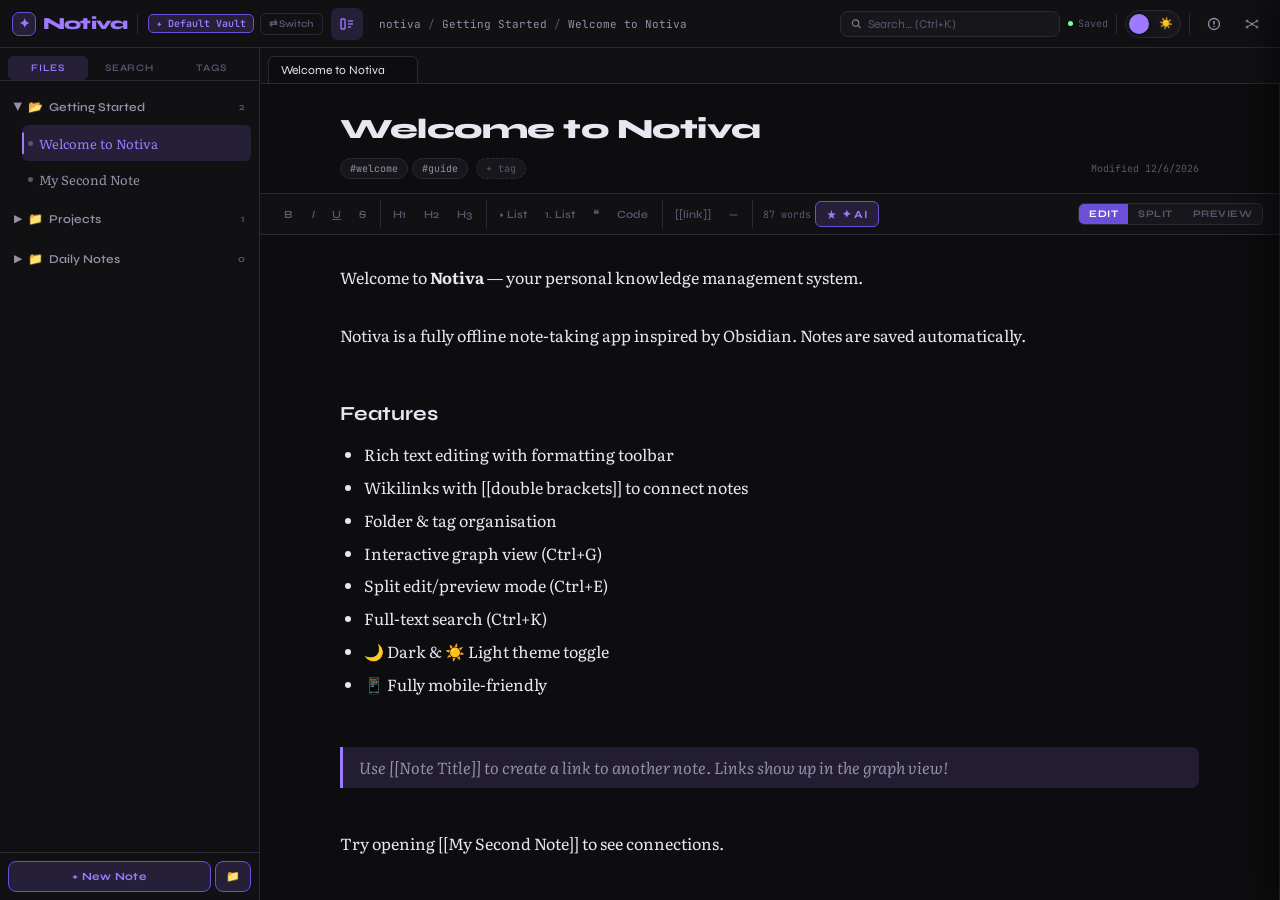
==== index.html @ fa9dfa42 "Commit_6" ====
<!DOCTYPE html>
<html lang="en" data-theme="dark">
<head>
<meta charset="UTF-8">
<meta name="viewport" content="width=device-width, initial-scale=1.0, viewport-fit=cover">
<meta name="description" content="Notiva — Your graph-based second brain. Offline-first note-taking.">
<meta name="theme-color" content="#111114" id="meta-theme-color">
<title>Notiva — Your Second Brain</title>
<link rel="icon" type="image/svg+xml" href="data:image/svg+xml,%3Csvg xmlns='http://www.w3.org/2000/svg' viewBox='0 0 32 32'%3E%3Crect width='32' height='32' rx='8' fill='%236b4fd8'/%3E%3Ctext x='50%25' y='50%25' dominant-baseline='central' text-anchor='middle' font-size='20' fill='white'%3E%E2%9C%A6%3C/text%3E%3C/svg%3E">
<link rel="preconnect" href="https://fonts.googleapis.com">
<link href="https://fonts.googleapis.com/css2?family=Literata:ital,wght@0,300;0,400;0,500;0,700;1,400&family=JetBrains+Mono:wght@300;400;500&family=Syne:wght@400;600;700;800&display=swap" rel="stylesheet">
<style>
/* =============================================
   theme.css — CSS custom properties
   Dark and Light theme tokens
   ============================================= */

:root,
[data-theme="dark"] {
  --bg-primary:    #0d0d0f;
  --bg-secondary:  #111114;
  --bg-tertiary:   #17171b;
  --bg-hover:      #1e1e24;
  --bg-active:     #252530;
  --border:        #2a2a35;
  --text-primary:  #e8e6f0;
  --text-secondary:#9490a8;
  --text-muted:    #5a5670;
  --accent:        #9d7aff;
  --accent-dim:    #6b4fd8;
  --accent-glow:   rgba(157,122,255,0.15);
  --accent-2:      #ff7ab8;
  --accent-3:      #7ae8ff;
  --accent-4:      #7aff9d;
  --gold:          #ffd97a;
  --shadow:        rgba(0,0,0,0.45);
  --shadow-lg:     rgba(0,0,0,0.65);
  --code-bg:       #17171b;
  --scrollbar:     #2a2a35;
  --tab-border:    #0d0d0f;
}

[data-theme="light"] {
  --bg-primary:    #f4f3f8;
  --bg-secondary:  #ffffff;
  --bg-tertiary:   #eceaf3;
  --bg-hover:      #e4e1f0;
  --bg-active:     #d8d4ec;
  --border:        #d4d0e8;
  --text-primary:  #1a1825;
  --text-secondary:#4e4868;
  --text-muted:    #9490a8;
  --accent:        #6b4fd8;
  --accent-dim:    #5038c0;
  --accent-glow:   rgba(107,79,216,0.12);
  --accent-2:      #c84090;
  --accent-3:      #0e8aaa;
  --accent-4:      #1a9850;
  --gold:          #a07800;
  --shadow:        rgba(0,0,0,0.10);
  --shadow-lg:     rgba(0,0,0,0.20);
  --code-bg:       #eceaf3;
  --scrollbar:     #ccc8dc;
  --tab-border:    #f4f3f8;
}

/* Apply smooth transitions on theme change */
*,
*::before,
*::after {
  box-sizing: border-box;
  margin: 0;
  padding: 0;
  transition:
    background-color 0.22s ease,
    border-color 0.22s ease,
    color 0.22s ease,
    box-shadow 0.22s ease;
}

/* Prevent transition on page load */
.no-transition * { transition: none !important; }
/* =============================================
   layout.css — Page structure and layout
   ============================================= */

html, body {
  height: 100%;
  height: 100dvh; /* dynamic viewport height for mobile */
}

body {
  background: var(--bg-primary);
  color: var(--text-primary);
  font-family: 'Literata', Georgia, serif;
  overflow: hidden;
  display: flex;
  flex-direction: column;
}

/* ── TOP BAR ── */
.topbar {
  height: 48px;
  background: var(--bg-secondary);
  border-bottom: 1px solid var(--border);
  display: flex;
  align-items: center;
  padding: 0 12px;
  gap: 8px;
  flex-shrink: 0;
  z-index: 200;
  /* safe area for notch */
  padding-left: max(12px, env(safe-area-inset-left));
  padding-right: max(12px, env(safe-area-inset-right));
}

.topbar-logo {
  font-family: 'Syne', sans-serif;
  font-weight: 800;
  font-size: 17px;
  color: var(--accent);
  letter-spacing: -0.8px;
  display: flex;
  align-items: center;
  gap: 7px;
  user-select: none;
  flex-shrink: 0;
}

.logo-gem {
  width: 24px; height: 24px;
  background: var(--accent-glow);
  border: 1.5px solid var(--accent-dim);
  border-radius: 7px;
  display: flex; align-items: center; justify-content: center;
  font-size: 13px;
}

.topbar-sep {
  width: 1px; height: 20px;
  background: var(--border);
  margin: 0 2px;
  flex-shrink: 0;
}

.topbar-crumb {
  flex: 1;
  font-family: 'JetBrains Mono', monospace;
  font-size: 11px;
  color: var(--text-muted);
  padding: 0 8px;
  white-space: nowrap;
  overflow: hidden;
  text-overflow: ellipsis;
}
.topbar-crumb span { color: var(--text-secondary); }

.topbar-search {
  display: flex; align-items: center; gap: 6px;
  background: var(--bg-tertiary);
  border: 1px solid var(--border);
  border-radius: 8px;
  padding: 5px 10px;
  width: 220px;
  flex-shrink: 0;
}
.topbar-search:focus-within {
  border-color: var(--accent-dim);
  box-shadow: 0 0 0 2px var(--accent-glow);
}
.topbar-search input {
  background: none; border: none; outline: none;
  color: var(--text-primary);
  font-family: 'Syne', sans-serif;
  font-size: 12px; width: 100%;
}
.topbar-search input::placeholder { color: var(--text-muted); }

.topbar-right {
  display: flex; align-items: center; gap: 6px;
  margin-left: auto;
}

/* ── WORKSPACE ── */
.workspace {
  flex: 1;
  display: flex;
  overflow: hidden;
  position: relative;
}

/* ── SIDEBAR ── */
.sidebar {
  width: 260px;
  background: var(--bg-secondary);
  border-right: 1px solid var(--border);
  display: flex;
  flex-direction: column;
  flex-shrink: 0;
  overflow: hidden;
  transition: width 0.22s ease;
}
.sidebar.collapsed { width: 0; }

.sidebar-header {
  display: flex; align-items: center;
  justify-content: space-between;
  padding: 12px 12px 8px;
  border-bottom: 1px solid var(--border);
}

.sidebar-tabs {
  display: flex;
  border-bottom: 1px solid var(--border);
  padding: 8px 8px 0;
  gap: 2px;
  flex-shrink: 0;
}
.sidebar-tab {
  flex: 1; padding: 6px 4px;
  border: none; background: none;
  color: var(--text-muted);
  font-family: 'Syne', sans-serif;
  font-size: 10px; font-weight: 600;
  letter-spacing: 0.8px; text-transform: uppercase;
  cursor: pointer; border-radius: 6px;
}
.sidebar-tab:hover { color: var(--text-secondary); background: var(--bg-hover); }
.sidebar-tab.active { color: var(--accent); background: var(--accent-glow); }

.sidebar-content {
  flex: 1; overflow-y: auto; padding: 8px;
}
.sidebar-content::-webkit-scrollbar { width: 3px; }
.sidebar-content::-webkit-scrollbar-thumb { background: var(--scrollbar); border-radius: 2px; }

.sidebar-actions {
  padding: 8px;
  border-top: 1px solid var(--border);
  display: flex; gap: 4px;
  flex-shrink: 0;
  padding-bottom: max(8px, env(safe-area-inset-bottom));
}

/* ── EDITOR AREA ── */
.editor-area {
  flex: 1;
  display: flex;
  flex-direction: column;
  overflow: hidden;
  background: var(--bg-primary);
}

.tabs-bar {
  height: 36px;
  background: var(--bg-secondary);
  border-bottom: 1px solid var(--border);
  display: flex;
  align-items: flex-end;
  padding: 0 8px;
  gap: 2px;
  overflow-x: auto;
  flex-shrink: 0;
}
.tabs-bar::-webkit-scrollbar { display: none; }

.editor-wrapper {
  flex: 1;
  display: flex;
  overflow: hidden;
}

.editor-container {
  flex: 1;
  display: flex;
  flex-direction: column;
  overflow: hidden;
}

/* ── RIGHT PANEL ── */
.right-panel {
  width: 260px;
  background: var(--bg-secondary);
  border-left: 1px solid var(--border);
  display: flex;
  flex-direction: column;
  flex-shrink: 0;
  overflow: hidden;
  transition: width 0.22s ease;
}
.right-panel.collapsed { width: 0; }
/* =============================================
   components.css — UI components
   ============================================= */

/* ── BUTTONS ── */
.topbar-btn {
  width: 32px; height: 32px;
  border-radius: 7px;
  border: none;
  background: transparent;
  color: var(--text-secondary);
  cursor: pointer;
  display: flex; align-items: center; justify-content: center;
  font-size: 14px;
  flex-shrink: 0;
  -webkit-tap-highlight-color: transparent;
}
.topbar-btn:hover { background: var(--bg-hover); color: var(--text-primary); }
.topbar-btn.active { background: var(--accent-glow); color: var(--accent); }
.topbar-btn:active { transform: scale(0.92); }

.btn-new {
  flex: 1; padding: 8px 6px;
  background: var(--accent-glow);
  border: 1px solid var(--accent-dim);
  border-radius: 8px;
  color: var(--accent);
  font-family: 'Syne', sans-serif;
  font-size: 11px; font-weight: 700;
  letter-spacing: 0.4px;
  cursor: pointer;
  display: flex; align-items: center; justify-content: center; gap: 4px;
  -webkit-tap-highlight-color: transparent;
}
.btn-new:hover { background: var(--accent-dim); color: #fff; }
.btn-new:active { transform: scale(0.97); }
.btn-new.btn-icon { flex: 0; padding: 8px 10px; }

.btn-primary {
  padding: 9px 18px; border-radius: 8px;
  background: var(--accent-dim); border: none;
  color: #fff; font-family: 'Syne', sans-serif;
  font-size: 13px; font-weight: 700;
  cursor: pointer;
  -webkit-tap-highlight-color: transparent;
}
.btn-primary:hover { background: var(--accent); }
.btn-primary:active { transform: scale(0.96); }

.btn-ghost {
  padding: 9px 18px; border-radius: 8px;
  background: transparent;
  border: 1px solid var(--border);
  color: var(--text-secondary);
  font-family: 'Syne', sans-serif;
  font-size: 13px; font-weight: 600;
  cursor: pointer;
  -webkit-tap-highlight-color: transparent;
}
.btn-ghost:hover { background: var(--bg-hover); color: var(--text-primary); }

/* ── THEME PILL ── */
.theme-pill {
  width: 56px; height: 28px;
  border-radius: 14px;
  border: 1.5px solid var(--border);
  background: var(--bg-tertiary);
  cursor: pointer; position: relative;
  display: flex; align-items: center; padding: 3px;
  flex-shrink: 0;
  -webkit-tap-highlight-color: transparent;
}
.theme-pill-thumb {
  width: 20px; height: 20px; border-radius: 50%;
  background: var(--accent);
  position: absolute; left: 3px;
  transition: transform 0.32s cubic-bezier(0.34,1.56,0.64,1), background 0.22s ease;
  box-shadow: 0 2px 8px var(--shadow);
}
[data-theme="light"] .theme-pill-thumb {
  transform: translateX(27px);
  background: var(--gold);
}
.theme-pill-bg {
  width: 100%;
  display: flex; justify-content: space-between;
  padding: 0 4px;
  font-size: 11px;
  pointer-events: none; user-select: none;
}

/* ── SAVING INDICATOR ── */
.saving-indicator {
  display: flex; align-items: center; gap: 5px;
  font-family: 'JetBrains Mono', monospace;
  font-size: 10px; color: var(--text-muted);
}
.saving-dot {
  width: 5px; height: 5px; border-radius: 50%;
  background: var(--accent-4); flex-shrink: 0;
}
@keyframes pulse { 0%,100%{opacity:1} 50%{opacity:0.35} }
.saving-dot.saving { animation: pulse 1s infinite; background: var(--gold); }

/* ── TABS ── */
.tab {
  display: flex; align-items: center; gap: 6px;
  padding: 6px 12px;
  border-radius: 6px 6px 0 0;
  cursor: pointer; white-space: nowrap;
  font-family: 'Syne', sans-serif;
  font-size: 12px; color: var(--text-muted);
  border: 1px solid transparent; border-bottom: none;
  background: transparent;
  -webkit-tap-highlight-color: transparent;
}
.tab:hover { color: var(--text-secondary); background: var(--bg-hover); }
.tab.active {
  color: var(--text-primary);
  background: var(--bg-primary);
  border-color: var(--border);
  border-bottom-color: var(--tab-border);
}
.tab-close {
  width: 14px; height: 14px;
  display: flex; align-items: center; justify-content: center;
  border-radius: 3px; font-size: 10px;
  opacity: 0; color: var(--text-muted);
}
.tab:hover .tab-close { opacity: 1; }
.tab-close:hover { background: var(--bg-hover); color: var(--accent-2); }

/* ── TREE / FILE LIST ── */
.tree-section { margin-bottom: 4px; }
.tree-folder {
  display: flex; align-items: center; gap: 6px;
  padding: 6px 6px; border-radius: 6px;
  cursor: pointer;
  font-family: 'Syne', sans-serif;
  font-size: 12px; font-weight: 600;
  color: var(--text-secondary);
  user-select: none;
  min-height: 36px;
  -webkit-tap-highlight-color: transparent;
}
.tree-folder:hover { background: var(--bg-hover); color: var(--text-primary); }
.tree-folder-icon { font-size: 10px; transition: transform 0.15s; flex-shrink: 0; }
.tree-folder.open .tree-folder-icon { transform: rotate(90deg); }
.tree-children { padding-left: 14px; }

.tree-item {
  display: flex; align-items: center; gap: 6px;
  padding: 6px 6px; border-radius: 6px;
  cursor: pointer;
  font-family: 'Literata', serif;
  font-size: 13px; color: var(--text-secondary);
  user-select: none; position: relative;
  min-height: 36px;
  -webkit-tap-highlight-color: transparent;
}
.tree-item:hover { background: var(--bg-hover); color: var(--text-primary); }
.tree-item.active { background: var(--accent-glow); color: var(--accent); }
.tree-item.active::before {
  content: ''; position: absolute; left: 0; top: 50%; transform: translateY(-50%);
  width: 2px; height: 60%; background: var(--accent); border-radius: 1px;
}
.tree-dot {
  width: 5px; height: 5px; border-radius: 50%;
  background: var(--text-muted); flex-shrink: 0;
}

/* ── PANEL ── */
.panel-tabs {
  display: flex; gap: 2px;
  padding: 8px 8px 0;
  border-bottom: 1px solid var(--border);
  flex-shrink: 0;
}
.ptab {
  padding: 5px 10px; border-radius: 6px 6px 0 0;
  border: 1px solid transparent; border-bottom: none;
  font-family: 'Syne', sans-serif;
  font-size: 10px; font-weight: 700;
  letter-spacing: 0.5px; text-transform: uppercase;
  cursor: pointer; color: var(--text-muted);
}
.ptab:hover { color: var(--text-secondary); }
.ptab.active {
  color: var(--accent);
  border-color: var(--border);
  border-bottom-color: var(--bg-secondary);
  background: var(--bg-secondary);
}
.panel-body {
  flex: 1; overflow-y: auto; padding-bottom: env(safe-area-inset-bottom);
}
.panel-body::-webkit-scrollbar { width: 3px; }
.panel-body::-webkit-scrollbar-thumb { background: var(--scrollbar); }
.panel-section { padding: 12px; border-bottom: 1px solid var(--border); }
.panel-section-title {
  font-family: 'Syne', sans-serif;
  font-size: 10px; font-weight: 700;
  color: var(--text-muted);
  letter-spacing: 0.8px; text-transform: uppercase;
  margin-bottom: 8px;
}
.tag-cloud { display: flex; flex-wrap: wrap; gap: 4px; }
.tag-chip {
  padding: 3px 8px; border-radius: 20px;
  font-family: 'JetBrains Mono', monospace; font-size: 10px;
  cursor: pointer; border: 1px solid var(--border); color: var(--text-secondary);
}
.tag-chip:nth-child(3n+1) { color: var(--accent); border-color: var(--accent-dim); background: var(--accent-glow); }
.tag-chip:nth-child(3n+2) { color: var(--accent-2); border-color: rgba(200,64,144,0.3); background: rgba(200,64,144,0.06); }
.tag-chip:nth-child(3n+3) { color: var(--accent-3); border-color: rgba(14,138,170,0.3); background: rgba(14,138,170,0.06); }
.linked-note {
  display: flex; align-items: center; gap: 8px;
  padding: 7px 8px; border-radius: 6px;
  cursor: pointer; font-size: 12px;
  color: var(--text-secondary); font-family: 'Literata', serif;
  min-height: 36px;
}
.linked-note:hover { background: var(--bg-hover); color: var(--text-primary); }
.linked-dot { width: 4px; height: 4px; border-radius: 50%; background: var(--accent); flex-shrink: 0; }
.stats-grid { display: grid; grid-template-columns: 1fr 1fr; gap: 6px; }
.stat-box {
  background: var(--bg-tertiary); border: 1px solid var(--border);
  border-radius: 8px; padding: 10px; text-align: center;
}
.stat-val {
  font-family: 'Syne', sans-serif; font-size: 22px; font-weight: 800;
  color: var(--accent); line-height: 1;
}
.stat-label {
  font-family: 'JetBrains Mono', monospace; font-size: 9px;
  color: var(--text-muted); text-transform: uppercase;
  letter-spacing: 0.5px; margin-top: 3px;
}

/* ── MODALS ── */
.modal-overlay {
  position: fixed; inset: 0;
  background: rgba(0,0,0,0.6);
  backdrop-filter: blur(6px);
  -webkit-backdrop-filter: blur(6px);
  z-index: 1000;
  display: none; align-items: center; justify-content: center;
  padding: 16px;
}
.modal-overlay.open { display: flex; }
.modal {
  background: var(--bg-secondary);
  border: 1px solid var(--border);
  border-radius: 16px; padding: 24px;
  width: 100%; max-width: 420px;
  box-shadow: 0 24px 80px var(--shadow-lg);
  animation: mIn 0.2s ease;
}
@keyframes mIn {
  from { opacity:0; transform: scale(0.95) translateY(-8px); }
  to   { opacity:1; transform: scale(1) translateY(0); }
}
.modal-title {
  font-family: 'Syne', sans-serif; font-size: 16px; font-weight: 800;
  color: var(--text-primary); margin-bottom: 16px; letter-spacing: -0.3px;
}
.modal-input {
  width: 100%; background: var(--bg-tertiary);
  border: 1px solid var(--border); border-radius: 8px;
  padding: 11px 14px; color: var(--text-primary);
  font-family: 'Literata', serif; font-size: 15px;
  outline: none; margin-bottom: 12px;
  -webkit-appearance: none;
}
.modal-input:focus { border-color: var(--accent-dim); box-shadow: 0 0 0 2px var(--accent-glow); }
.modal-select {
  width: 100%; background: var(--bg-tertiary);
  border: 1px solid var(--border); border-radius: 8px;
  padding: 11px 14px; color: var(--text-primary);
  font-family: 'Syne', sans-serif; font-size: 13px;
  outline: none; margin-bottom: 12px; cursor: pointer;
  -webkit-appearance: none;
}
.modal-btns { display: flex; gap: 8px; justify-content: flex-end; }

/* ── CONTEXT MENU ── */
.ctx-menu {
  position: fixed; z-index: 500;
  background: var(--bg-secondary);
  border: 1px solid var(--border);
  border-radius: 10px; padding: 6px;
  min-width: 160px;
  box-shadow: 0 8px 32px var(--shadow-lg);
  display: none;
}
.ctx-menu.open { display: block; }
.ctx-item {
  padding: 9px 14px; border-radius: 6px;
  font-family: 'Syne', sans-serif; font-size: 13px;
  color: var(--text-secondary); cursor: pointer;
  display: flex; align-items: center; gap: 8px;
  min-height: 38px;
  -webkit-tap-highlight-color: transparent;
}
.ctx-item:hover { background: var(--bg-hover); color: var(--text-primary); }
.ctx-item.danger:hover { background: rgba(255,70,70,0.1); color: #ff4444; }
.ctx-sep { height: 1px; background: var(--border); margin: 4px 0; }

/* ── TOAST ── */
.toast {
  position: fixed; bottom: 24px; left: 50%;
  transform: translateX(-50%) translateY(10px);
  background: var(--bg-secondary);
  border: 1px solid var(--border);
  border-radius: 10px; padding: 10px 18px;
  font-family: 'Syne', sans-serif; font-size: 13px;
  color: var(--text-primary);
  box-shadow: 0 8px 32px var(--shadow-lg);
  z-index: 2000;
  display: flex; align-items: center; gap: 8px;
  pointer-events: none; opacity: 0;
  white-space: nowrap;
  bottom: max(24px, env(safe-area-inset-bottom, 24px));
}
.toast.show { opacity: 1; transform: translateX(-50%) translateY(0); }
@keyframes toastIn {
  from { opacity:0; transform: translateX(-50%) translateY(10px); }
  to { opacity:1; transform: translateX(-50%) translateY(0); }
}
.toast-dot { width: 6px; height: 6px; border-radius: 50%; background: var(--accent-4); flex-shrink: 0; }

/* ── EMPTY STATE ── */
.empty-state {
  padding: 24px; text-align: center;
  color: var(--text-muted);
  font-family: 'Literata', serif;
  font-size: 13px; font-style: italic;
}

/* ── SEARCH HIGHLIGHT ── */
mark {
  background: var(--accent-glow);
  color: var(--accent);
  border-radius: 2px;
  padding: 0 1px;
}

/* ── FAB (Floating Action Button) ── */
.fab {
  position: fixed;
  bottom: max(24px, env(safe-area-inset-bottom, 24px));
  right: max(20px, env(safe-area-inset-right, 20px));
  width: 56px; height: 56px;
  border-radius: 50%;
  background: var(--accent-dim);
  border: none; color: #fff;
  display: none; align-items: center; justify-content: center;
  box-shadow: 0 4px 20px rgba(107,79,216,0.5);
  cursor: pointer; z-index: 300;
  -webkit-tap-highlight-color: transparent;
  transition: transform 0.15s ease, box-shadow 0.15s ease !important;
}
.fab:hover { transform: scale(1.08); box-shadow: 0 6px 28px rgba(107,79,216,0.65); }
.fab:active { transform: scale(0.94); }
/* =============================================
   editor.css — Note editor, toolbar, preview,
                welcome screen, graph view
   ============================================= */

/* ── WELCOME SCREEN ── */
.welcome-screen {
  flex: 1;
  display: flex; align-items: center; justify-content: center;
  flex-direction: column; gap: 14px;
  padding: 32px 24px;
  overflow-y: auto;
}
.welcome-icon {
  width: 72px; height: 72px;
  background: var(--accent-glow);
  border: 1.5px solid var(--accent-dim);
  border-radius: 20px;
  display: flex; align-items: center; justify-content: center;
  font-size: 30px;
  box-shadow: 0 0 50px var(--accent-glow);
}
.welcome-title {
  font-family: 'Syne', sans-serif;
  font-size: clamp(20px, 4vw, 26px);
  font-weight: 800; color: var(--text-primary);
  letter-spacing: -0.8px; text-align: center;
}
.welcome-sub {
  font-family: 'Literata', serif;
  font-size: 14px; color: var(--text-muted);
  text-align: center; max-width: 320px;
  line-height: 1.6; font-style: italic;
}
.welcome-shortcuts {
  display: grid; grid-template-columns: auto 1fr;
  gap: 7px 20px;
  background: var(--bg-secondary);
  border: 1px solid var(--border);
  border-radius: 14px; padding: 16px 20px;
  max-width: 340px; width: 100%;
}
.sk {
  font-family: 'JetBrains Mono', monospace;
  font-size: 11px; color: var(--accent); white-space: nowrap;
}
.sd {
  font-family: 'Syne', sans-serif;
  font-size: 11px; color: var(--text-secondary);
}
.welcome-cta {
  margin-top: 6px;
  font-size: 13px; padding: 10px 20px;
}

/* ── NOTE TITLE ── */
.note-title-input {
  background: none; border: none; outline: none;
  font-family: 'Syne', sans-serif;
  font-size: clamp(20px, 4vw, 28px);
  font-weight: 800;
  color: var(--text-primary);
  width: 100%;
  padding: 28px 80px 8px;
  caret-color: var(--accent);
  letter-spacing: -0.5px;
  flex-shrink: 0;
}
.note-title-input::placeholder { color: var(--text-muted); }

/* ── NOTE META ── */
.note-meta {
  padding: 4px 80px 14px;
  display: flex; align-items: center; gap: 8px;
  border-bottom: 1px solid var(--border);
  margin-bottom: 0;
  flex-wrap: wrap;
  flex-shrink: 0;
}
.tags-row { display: flex; flex-wrap: wrap; gap: 4px; }
.note-tag {
  display: inline-flex; align-items: center; gap: 4px;
  padding: 3px 9px; border-radius: 20px;
  background: var(--bg-tertiary);
  border: 1px solid var(--border);
  font-family: 'JetBrains Mono', monospace;
  font-size: 10px; color: var(--text-secondary);
  cursor: pointer;
  -webkit-tap-highlight-color: transparent;
}
.note-tag:hover { border-color: var(--accent-dim); color: var(--accent); }
.note-tag.add { border-style: dashed; color: var(--text-muted); }
.note-date {
  font-family: 'JetBrains Mono', monospace;
  font-size: 10px; color: var(--text-muted);
  margin-left: auto;
}

/* ── TOOLBAR ── */
.editor-toolbar {
  padding: 6px 16px;
  display: flex; align-items: center; gap: 4px;
  border-bottom: 1px solid var(--border);
  background: var(--bg-secondary);
  flex-shrink: 0;
  flex-wrap: wrap;
  overflow-x: auto;
}
.editor-toolbar::-webkit-scrollbar { display: none; }

.toolbar-group {
  display: flex; gap: 2px;
  padding-right: 6px;
  border-right: 1px solid var(--border);
}
.toolbar-group:last-of-type { border-right: none; padding-right: 0; }

.tb-btn {
  padding: 5px 8px; border-radius: 5px;
  border: none; background: transparent;
  color: var(--text-muted);
  font-family: 'Syne', sans-serif;
  font-size: 11px; font-weight: 600;
  cursor: pointer;
  display: flex; align-items: center; gap: 3px;
  min-height: 28px;
  -webkit-tap-highlight-color: transparent;
  white-space: nowrap;
}
.tb-btn:hover { background: var(--bg-hover); color: var(--text-primary); }
.tb-btn:active { transform: scale(0.9); }

.mode-toggle {
  display: flex;
  background: var(--bg-tertiary);
  border: 1px solid var(--border);
  border-radius: 6px; overflow: hidden;
  margin-left: auto;
}
.mode-btn {
  padding: 4px 10px; border: none;
  background: transparent; color: var(--text-muted);
  font-family: 'Syne', sans-serif;
  font-size: 10px; font-weight: 700;
  letter-spacing: 0.5px; text-transform: uppercase;
  cursor: pointer;
}
.mode-btn.active { background: var(--accent-dim); color: #fff; }

.word-count {
  font-family: 'JetBrains Mono', monospace;
  font-size: 10px; color: var(--text-muted);
  margin-left: 6px; white-space: nowrap;
}

/* ── EDITOR ── */
.note-editor {
  flex: 1;
  padding: 28px 80px;
  overflow-y: auto;
  outline: none;
  font-family: 'Literata', Georgia, serif;
  font-size: 16px; line-height: 1.8;
  color: var(--text-primary);
  caret-color: var(--accent);
  background: var(--bg-primary);
  word-break: break-word;
}
.note-editor::-webkit-scrollbar { width: 4px; }
.note-editor::-webkit-scrollbar-thumb { background: var(--scrollbar); border-radius: 2px; }
.note-editor:empty::before {
  content: attr(data-placeholder);
  color: var(--text-muted);
  pointer-events: none;
  font-style: italic;
}

/* content styles inside editor */
.note-editor h1 { font-family: 'Syne', sans-serif; font-size: 24px; font-weight: 800; margin: 20px 0 10px; }
.note-editor h2 { font-family: 'Syne', sans-serif; font-size: 20px; font-weight: 700; margin: 18px 0 8px; }
.note-editor h3 { font-family: 'Syne', sans-serif; font-size: 16px; font-weight: 600; margin: 14px 0 6px; color: var(--text-secondary); }
.note-editor blockquote { border-left: 3px solid var(--accent); padding: 6px 16px; margin: 12px 0; background: var(--accent-glow); border-radius: 0 8px 8px 0; color: var(--text-secondary); font-style: italic; }
.note-editor code { font-family: 'JetBrains Mono', monospace; font-size: 13px; background: var(--code-bg); padding: 2px 6px; border-radius: 4px; color: var(--accent-3); }
.note-editor ul, .note-editor ol { padding-left: 24px; margin: 8px 0; }
.note-editor li { margin-bottom: 4px; }
.note-editor hr { border: none; border-top: 1px solid var(--border); margin: 20px 0; }
.note-editor .wikilink { color: var(--accent-3); border-bottom: 1px dashed var(--accent-3); cursor: pointer; }
.note-editor .wikilink:hover { color: var(--accent); border-bottom-color: var(--accent); }

/* ── PREVIEW ── */
.preview-area {
  flex: 1; padding: 28px 80px;
  overflow-y: auto;
  display: none;
  background: var(--bg-primary);
  word-break: break-word;
}
.preview-area::-webkit-scrollbar { width: 4px; }
.preview-area::-webkit-scrollbar-thumb { background: var(--scrollbar); border-radius: 2px; }
.preview-area h1 { font-family: 'Syne', sans-serif; font-size: 24px; font-weight: 800; color: var(--text-primary); margin-bottom: 14px; }
.preview-area h2 { font-family: 'Syne', sans-serif; font-size: 20px; font-weight: 700; color: var(--text-primary); margin: 22px 0 10px; }
.preview-area h3 { font-family: 'Syne', sans-serif; font-size: 16px; font-weight: 600; color: var(--text-secondary); margin: 16px 0 8px; }
.preview-area p { margin-bottom: 14px; line-height: 1.8; }
.preview-area code { font-family: 'JetBrains Mono', monospace; font-size: 13px; background: var(--code-bg); padding: 2px 6px; border-radius: 4px; color: var(--accent-3); }
.preview-area pre { background: var(--code-bg); border: 1px solid var(--border); border-radius: 8px; padding: 16px; margin: 16px 0; overflow-x: auto; }
.preview-area pre code { background: none; padding: 0; }
.preview-area blockquote { border-left: 3px solid var(--accent); padding: 8px 16px; margin: 16px 0; background: var(--accent-glow); border-radius: 0 8px 8px 0; color: var(--text-secondary); font-style: italic; }
.preview-area ul, .preview-area ol { padding-left: 24px; margin-bottom: 14px; }
.preview-area li { margin-bottom: 6px; line-height: 1.7; }
.preview-area strong { color: var(--text-primary); font-weight: 700; }
.preview-area em { color: var(--accent-2); font-style: italic; }
.preview-area a { color: var(--accent); text-decoration: none; border-bottom: 1px solid var(--accent-dim); }
.preview-area hr { border: none; border-top: 1px solid var(--border); margin: 24px 0; }
.preview-area .wikilink { color: var(--accent-3); border-bottom: 1px dashed var(--accent-3); cursor: pointer; }

/* ── GRAPH ── */
.graph-header {
  padding: 10px 16px;
  border-bottom: 1px solid var(--border);
  background: var(--bg-secondary);
  display: flex; align-items: center; gap: 8px;
  font-family: 'Syne', sans-serif; font-size: 12px;
  flex-shrink: 0;
}
.graph-title { color: var(--accent); font-weight: 700; }
.graph-sub { color: var(--text-muted); }

.graph-container {
  flex: 1; overflow: hidden; position: relative;
}
[data-theme="dark"] .graph-container {
  background: radial-gradient(ellipse at center, #14131e 0%, #0d0d0f 72%);
}
[data-theme="light"] .graph-container {
  background: radial-gradient(ellipse at center, #eae6f8 0%, #f4f3f8 72%);
}
#graph-canvas { width: 100%; height: 100%; display: block; touch-action: none; }
/* =============================================
   mobile.css — Responsive + mobile-first styles
   ============================================= */

/* ── VISIBILITY HELPERS ── */
.mobile-only  { display: none !important; }
.desktop-only { display: flex !important; }

/* Mobile search bar */
.mobile-search-bar {
  display: none;
  align-items: center; gap: 8px;
  padding: 8px 12px;
  background: var(--bg-secondary);
  border-bottom: 1px solid var(--border);
  flex-shrink: 0;
}
.mobile-search-bar input {
  flex: 1; background: none; border: none; outline: none;
  color: var(--text-primary);
  font-family: 'Syne', sans-serif; font-size: 14px;
}
.mobile-search-bar input::placeholder { color: var(--text-muted); }
.mobile-search-bar button {
  background: none; border: none; color: var(--text-muted);
  font-size: 14px; cursor: pointer; padding: 4px;
}
.mobile-search-bar.visible { display: flex; }

/* Mobile overlay for sidebar */
.mobile-overlay {
  display: none;
  position: fixed; inset: 0;
  background: rgba(0,0,0,0.55);
  z-index: 299;
  backdrop-filter: blur(2px);
  -webkit-backdrop-filter: blur(2px);
}
.mobile-overlay.visible { display: block; }

/* ─────────────────────────────────────────
   TABLET — max 900px
───────────────────────────────────────── */
@media (max-width: 900px) {
  .right-panel {
    position: fixed;
    top: 48px; right: 0; bottom: 0;
    z-index: 250;
    width: 280px;
    transform: translateX(100%);
    transition: transform 0.25s ease !important;
    box-shadow: -4px 0 24px var(--shadow-lg);
  }
  .right-panel.open {
    transform: translateX(0);
  }

  .tabs-bar { display: none; }

  .note-title-input { padding: 20px 24px 8px; }
  .note-meta { padding: 4px 24px 12px; }
  .note-editor { padding: 20px 24px; }
  .preview-area { padding: 20px 24px; }

  .welcome-shortcuts { display: none; }
}

/* ─────────────────────────────────────────
   MOBILE — max 640px
───────────────────────────────────────── */
@media (max-width: 640px) {
  /* visibility helpers */
  .mobile-only  { display: flex !important; }
  .desktop-only { display: none !important; }

  /* topbar */
  .topbar { padding: 0 10px; height: 52px; }
  .logo-text { font-size: 16px; }
  .logo-gem { width: 22px; height: 22px; font-size: 12px; }

  /* sidebar — slide-in drawer */
  .sidebar {
    position: fixed;
    top: 0; left: 0; bottom: 0;
    z-index: 300;
    width: 85vw; max-width: 320px;
    transform: translateX(-100%);
    transition: transform 0.28s cubic-bezier(0.4,0,0.2,1) !important;
    box-shadow: 4px 0 32px var(--shadow-lg);
  }
  .sidebar.mobile-open {
    transform: translateX(0);
  }
  /* override desktop collapsed behaviour on mobile */
  .sidebar.collapsed { width: 85vw; max-width: 320px; }

  /* full height for workspace */
  .workspace { height: calc(100dvh - 52px); }

  /* hide desktop tabs bar */
  .tabs-bar { display: none; }

  /* editor padding */
  .note-title-input { padding: 16px 16px 6px; font-size: 20px; }
  .note-meta { padding: 4px 16px 10px; }
  .note-editor { padding: 16px 16px; font-size: 15px; }
  .preview-area { padding: 16px 16px; font-size: 15px; }

  /* toolbar — horizontal scroll, bigger touch targets */
  .editor-toolbar { padding: 4px 10px; gap: 2px; flex-wrap: nowrap; }
  .toolbar-group { padding-right: 4px; }
  .tb-btn { padding: 6px 8px; min-height: 34px; font-size: 12px; }
  .tb-hide-xs { display: none !important; }
  .tb-hide-sm { display: none !important; }

  /* right panel — bottom sheet style on mobile */
  .right-panel {
    position: fixed;
    top: auto; bottom: 0; left: 0; right: 0;
    width: 100%; height: auto; max-height: 70dvh;
    border-left: none;
    border-top: 1px solid var(--border);
    border-radius: 20px 20px 0 0;
    transform: translateY(100%);
    transition: transform 0.28s cubic-bezier(0.4,0,0.2,1) !important;
    z-index: 300;
    box-shadow: 0 -8px 40px var(--shadow-lg);
  }
  .right-panel.open {
    transform: translateY(0);
    display: flex;
  }
  .right-panel::before {
    content: '';
    display: block;
    width: 36px; height: 4px;
    background: var(--border);
    border-radius: 2px;
    margin: 10px auto 0;
    flex-shrink: 0;
  }

  /* welcome screen */
  .welcome-screen { padding: 24px 16px; gap: 12px; }
  .welcome-icon { width: 56px; height: 56px; font-size: 24px; }
  .welcome-title { font-size: 20px; }
  .welcome-shortcuts { display: none; }
  .welcome-cta { width: 100%; justify-content: center; padding: 12px; font-size: 14px; }

  /* modals */
  .modal-overlay { align-items: flex-end; padding: 0; }
  .modal {
    border-radius: 20px 20px 0 0;
    padding: 20px 20px max(20px, env(safe-area-inset-bottom));
    width: 100%; max-width: 100%;
    border-bottom: none;
  }
  .modal-input, .modal-select { font-size: 16px; padding: 12px 14px; } /* 16px prevents iOS zoom */

  /* buttons in modals */
  .modal-btns { gap: 10px; }
  .btn-primary, .btn-ghost { padding: 12px 20px; font-size: 14px; flex: 1; justify-content: center; display: flex; }

  /* tree items - larger touch targets */
  .tree-item, .tree-folder { min-height: 44px; padding: 8px 8px; }

  /* panel */
  .panel-tabs { padding: 12px 12px 0; }
  .ptab { padding: 8px 14px; font-size: 11px; }

  /* toast - above FAB */
  .toast { bottom: max(88px, calc(env(safe-area-inset-bottom, 0px) + 88px)); font-size: 13px; }

  /* FAB */
  .fab { display: flex !important; }

  /* hide extra info in topbar on tiny screens */
  .topbar-sep { display: none; }
  .theme-pill { width: 48px; height: 26px; }

  /* context menu */
  .ctx-menu {
    position: fixed;
    bottom: max(0px, env(safe-area-inset-bottom));
    top: auto; left: 8px; right: 8px;
    width: auto;
    border-radius: 14px;
    padding: 8px;
  }
  .ctx-item { padding: 12px 14px; font-size: 14px; min-height: 48px; }
}

/* ─────────────────────────────────────────
   VERY SMALL — max 380px
───────────────────────────────────────── */
@media (max-width: 380px) {
  .topbar { gap: 4px; }
  .logo-gem { display: none; }
  .logo-text { font-size: 15px; }
  .theme-pill { width: 44px; }
  .theme-pill-bg { font-size: 9px; }
}

/* ─────────────────────────────────────────
   LANDSCAPE MOBILE
───────────────────────────────────────── */
@media (max-width: 900px) and (orientation: landscape) and (max-height: 500px) {
  .topbar { height: 42px; }
  .note-title-input { padding: 12px 16px 4px; font-size: 18px; }
  .editor-toolbar { padding: 2px 10px; }
  .tb-btn { min-height: 28px; padding: 4px 7px; }
  .welcome-screen { padding: 16px; gap: 8px; }
  .welcome-icon { width: 44px; height: 44px; font-size: 20px; }
  .welcome-title { font-size: 18px; }
  .welcome-sub { font-size: 12px; }
}

/* ─────────────────────────────────────────
   TOUCH DEVICE — remove hover flicker
───────────────────────────────────────── */
@media (hover: none) {
  .tab-close { opacity: 0.6; }
  .tb-btn:hover { background: transparent; color: var(--text-muted); }
  .tree-item:hover { background: transparent; color: var(--text-secondary); }
  .tree-folder:hover { background: transparent; color: var(--text-secondary); }
  .topbar-btn:hover { background: transparent; color: var(--text-secondary); }
}

/* ─────────────────────────────────────────
   PRINT
───────────────────────────────────────── */
@media print {
  .topbar, .sidebar, .tabs-bar,
  .editor-toolbar, .right-panel, .fab,
  .toast, .ctx-menu { display: none !important; }
  .workspace { display: block; }
  .editor-area, .editor-container, .note-view { display: block !important; overflow: visible; }
  .note-editor { padding: 0; font-size: 12pt; }
}

/* ── MOBILE BOTTOM NAV ── */
.mobile-bottom-nav {
  display: none;
  background: var(--bg-secondary);
  border-top: 1px solid var(--border);
  height: 60px;
  height: calc(60px + env(safe-area-inset-bottom));
  padding-bottom: env(safe-area-inset-bottom);
  flex-shrink: 0;
  z-index: 200;
}
.mbn-btn {
  flex: 1; display: flex; flex-direction: column; align-items: center;
  justify-content: center; gap: 3px; border: none; background: none;
  color: var(--text-muted); font-family: 'Syne', sans-serif;
  font-size: 9px; font-weight: 600; letter-spacing: 0.5px;
  text-transform: uppercase; cursor: pointer; padding: 6px 0;
  -webkit-tap-highlight-color: transparent;
}
.mbn-btn.active { color: var(--accent); }
.mbn-new-btn { color: var(--accent) !important; }
@media (max-width: 640px) {
  .mobile-bottom-nav { display: flex; justify-content: space-around; align-items: stretch; }
  .toast { bottom: calc(72px + env(safe-area-inset-bottom, 0px)); }
}
/* note-view flex */
#note-view { display: flex; flex: 1; flex-direction: column; overflow: hidden; }
.editor-split-wrapper { flex: 1; display: flex; overflow: hidden; min-height: 0; }
/* sidebar overlay */
#sidebar-overlay {
  display: none; position: fixed; inset: 0;
  background: rgba(0,0,0,0.55); z-index: 299;
  backdrop-filter: blur(2px); -webkit-backdrop-filter: blur(2px);
}
#sidebar-overlay.visible { display: block; }
/* right panel open state (desktop) */
.right-panel { transition: width 0.22s ease !important; }


/* ── SPLIT DIRECTION TOGGLE ── */
.split-dir-btn {
  padding: 4px 8px; border-radius: 5px; border: none;
  background: var(--bg-tertiary); border: 1px solid var(--border);
  color: var(--text-muted); font-family: 'Syne', sans-serif;
  font-size: 10px; font-weight: 700; cursor: pointer;
  display: flex; align-items: center; gap: 4px;
  letter-spacing: 0.3px; flex-shrink: 0;
  -webkit-tap-highlight-color: transparent;
}
.split-dir-btn:hover { background: var(--bg-hover); color: var(--text-primary); border-color: var(--accent-dim); }

/* Split vertical (side by side) — default */
.editor-split-wrapper.split-vertical { flex-direction: row; }
/* Split horizontal (top / bottom) */
.editor-split-wrapper.split-horizontal { flex-direction: column; }
.editor-split-wrapper.split-horizontal .note-editor { flex: 1; border-bottom: 1px solid var(--border); border-right: none; }
.editor-split-wrapper.split-horizontal .preview-area { border-left: none !important; border-top: 1px solid var(--border); }

/* ── VAULT SCREEN STYLES ── */
.vault-screen {
  position: fixed; inset: 0;
  background: var(--bg-primary);
  display: flex; align-items: center; justify-content: center;
  flex-direction: column;
  z-index: 9000;
  padding: 24px;
  overflow-y: auto;
}
.vault-screen.hidden { display: none; }

.vault-hero {
  display: flex; flex-direction: column; align-items: center; gap: 10px;
  margin-bottom: 28px;
}
.vault-hero-gem {
  width: 80px; height: 80px;
  background: var(--accent-glow);
  border: 2px solid var(--accent-dim);
  border-radius: 24px;
  display: flex; align-items: center; justify-content: center;
  font-size: 36px;
  box-shadow: 0 0 60px var(--accent-glow), 0 0 120px var(--accent-glow);
  animation: gemPulse 3s ease-in-out infinite;
}
@keyframes gemPulse {
  0%,100% { box-shadow: 0 0 60px var(--accent-glow), 0 0 120px var(--accent-glow); }
  50% { box-shadow: 0 0 80px var(--accent-glow), 0 0 160px var(--accent-glow); }
}
.vault-hero-title {
  font-family: 'Syne', sans-serif; font-size: 30px; font-weight: 800;
  color: var(--text-primary); letter-spacing: -1px;
}
.vault-hero-title span { color: var(--accent); }
.vault-hero-sub {
  font-family: 'Literata', serif; font-size: 14px;
  color: var(--text-muted); font-style: italic;
}

.vault-container {
  width: 100%; max-width: 480px;
}

.vault-section-title {
  font-family: 'Syne', sans-serif; font-size: 10px; font-weight: 700;
  color: var(--text-muted); letter-spacing: 1px; text-transform: uppercase;
  margin-bottom: 8px; padding: 0 2px;
}

.vault-list {
  display: flex; flex-direction: column; gap: 6px;
  margin-bottom: 16px;
}

.vault-card {
  display: flex; align-items: center; gap: 14px;
  padding: 14px 16px;
  background: var(--bg-secondary);
  border: 1px solid var(--border);
  border-radius: 12px;
  cursor: pointer;
  transition: border-color 0.15s ease, box-shadow 0.15s ease !important;
  -webkit-tap-highlight-color: transparent;
}
.vault-card:hover {
  border-color: var(--accent-dim);
  box-shadow: 0 0 0 2px var(--accent-glow);
}
.vault-card:active { transform: scale(0.98); }

.vault-card-icon {
  width: 40px; height: 40px; border-radius: 10px;
  background: var(--accent-glow);
  border: 1px solid var(--accent-dim);
  display: flex; align-items: center; justify-content: center;
  font-size: 18px; flex-shrink: 0;
}
.vault-card-info { flex: 1; min-width: 0; }
.vault-card-name {
  font-family: 'Syne', sans-serif; font-size: 14px; font-weight: 700;
  color: var(--text-primary); white-space: nowrap; overflow: hidden; text-overflow: ellipsis;
}
.vault-card-meta {
  font-family: 'JetBrains Mono', monospace; font-size: 10px;
  color: var(--text-muted); margin-top: 2px;
}
.vault-card-lock {
  font-size: 14px; flex-shrink: 0; opacity: 0.6;
}
.vault-card-arrow {
  color: var(--text-muted); font-size: 16px; flex-shrink: 0;
}

.vault-create-btn {
  width: 100%; padding: 14px 16px;
  background: var(--accent-glow);
  border: 1px dashed var(--accent-dim);
  border-radius: 12px;
  color: var(--accent);
  font-family: 'Syne', sans-serif; font-size: 13px; font-weight: 700;
  cursor: pointer; display: flex; align-items: center; justify-content: center; gap: 8px;
  -webkit-tap-highlight-color: transparent;
}
.vault-create-btn:hover { background: var(--accent-dim); color: #fff; border-color: var(--accent-dim); border-style: solid; }

/* Vault unlock screen */
.vault-unlock {
  width: 100%; max-width: 380px;
  background: var(--bg-secondary);
  border: 1px solid var(--border);
  border-radius: 20px;
  padding: 28px 24px;
  display: flex; flex-direction: column; gap: 14px;
  box-shadow: 0 24px 80px var(--shadow-lg);
  animation: mIn 0.22s ease;
}
.vault-unlock-icon {
  width: 56px; height: 56px; border-radius: 14px;
  background: var(--accent-glow); border: 1.5px solid var(--accent-dim);
  display: flex; align-items: center; justify-content: center;
  font-size: 24px; align-self: center;
}
.vault-unlock-name {
  font-family: 'Syne', sans-serif; font-size: 18px; font-weight: 800;
  color: var(--text-primary); text-align: center; letter-spacing: -0.3px;
}
.vault-unlock-hint {
  font-family: 'Literata', serif; font-size: 12px;
  color: var(--text-muted); text-align: center; font-style: italic;
}
.vault-pw-input {
  width: 100%; background: var(--bg-tertiary);
  border: 1px solid var(--border); border-radius: 10px;
  padding: 13px 16px; color: var(--text-primary);
  font-family: 'JetBrains Mono', monospace; font-size: 16px;
  outline: none; letter-spacing: 2px; text-align: center;
  -webkit-appearance: none;
}
.vault-pw-input:focus { border-color: var(--accent-dim); box-shadow: 0 0 0 2px var(--accent-glow); }
.vault-pw-input.error {
  border-color: var(--accent-2); box-shadow: 0 0 0 2px rgba(255,122,184,0.15);
  animation: shake 0.35s ease;
}
@keyframes shake {
  0%,100% { transform: translateX(0); }
  25% { transform: translateX(-8px); }
  75% { transform: translateX(8px); }
}
.vault-unlock-btns { display: flex; gap: 8px; }
.vault-back-btn {
  padding: 11px 16px; border-radius: 9px;
  background: transparent; border: 1px solid var(--border);
  color: var(--text-secondary); font-family: 'Syne', sans-serif;
  font-size: 13px; font-weight: 600; cursor: pointer;
  -webkit-tap-highlight-color: transparent;
}
.vault-back-btn:hover { background: var(--bg-hover); color: var(--text-primary); }
.vault-open-btn {
  flex: 1; padding: 11px 16px; border-radius: 9px;
  background: var(--accent-dim); border: none;
  color: #fff; font-family: 'Syne', sans-serif;
  font-size: 13px; font-weight: 700; cursor: pointer;
  -webkit-tap-highlight-color: transparent;
}
.vault-open-btn:hover { background: var(--accent); }

/* Vault create form */
.vault-create-form {
  width: 100%; max-width: 400px;
  background: var(--bg-secondary);
  border: 1px solid var(--border);
  border-radius: 20px;
  padding: 28px 24px;
  display: flex; flex-direction: column; gap: 12px;
  box-shadow: 0 24px 80px var(--shadow-lg);
  animation: mIn 0.22s ease;
}
.vault-create-form-title {
  font-family: 'Syne', sans-serif; font-size: 18px; font-weight: 800;
  color: var(--text-primary); margin-bottom: 4px;
}
.vault-form-label {
  font-family: 'Syne', sans-serif; font-size: 10px; font-weight: 700;
  color: var(--text-muted); text-transform: uppercase; letter-spacing: 0.8px;
  margin-bottom: -6px;
}
.vault-form-input {
  width: 100%; background: var(--bg-tertiary);
  border: 1px solid var(--border); border-radius: 9px;
  padding: 12px 14px; color: var(--text-primary);
  font-family: 'Literata', serif; font-size: 15px;
  outline: none; -webkit-appearance: none;
}
.vault-form-input:focus { border-color: var(--accent-dim); box-shadow: 0 0 0 2px var(--accent-glow); }
.vault-pw-toggle {
  display: flex; align-items: center; gap: 8px; cursor: pointer;
  font-family: 'Syne', sans-serif; font-size: 12px; color: var(--text-secondary);
  padding: 4px 0;
}
.vault-pw-toggle input[type=checkbox] { accent-color: var(--accent); width: 14px; height: 14px; }
.vault-emoji-row {
  display: flex; gap: 8px; flex-wrap: wrap;
}
.vault-emoji-opt {
  width: 36px; height: 36px; border-radius: 8px; border: 1.5px solid var(--border);
  background: var(--bg-tertiary); cursor: pointer; font-size: 18px;
  display: flex; align-items: center; justify-content: center;
  -webkit-tap-highlight-color: transparent;
}
.vault-emoji-opt.selected { border-color: var(--accent-dim); background: var(--accent-glow); }
.vault-hint {
  font-family: 'Literata', serif; font-size: 11px; color: var(--text-muted);
  font-style: italic; line-height: 1.5;
}
.vault-topbar-info {
  display: flex; align-items: center; gap: 6px;
  font-family: 'Syne', sans-serif; font-size: 11px;
  color: var(--text-secondary); flex-shrink: 0;
}
.vault-badge {
  padding: 2px 7px; border-radius: 5px;
  background: var(--accent-glow); border: 1px solid var(--accent-dim);
  color: var(--accent); font-family: 'JetBrains Mono', monospace;
  font-size: 10px; font-weight: 600;
}
.vault-switch-btn {
  padding: 4px 8px; border-radius: 6px; border: 1px solid var(--border);
  background: transparent; color: var(--text-muted);
  font-family: 'Syne', sans-serif; font-size: 10px; font-weight: 600;
  cursor: pointer; white-space: nowrap;
  -webkit-tap-highlight-color: transparent;
}
.vault-switch-btn:hover { background: var(--bg-hover); color: var(--text-primary); }


/* ── GRAPH SIDE PANEL ── */
.graph-panel {
  width: 320px;
  min-width: 220px;
  max-width: 480px;
  flex-shrink: 0;
  display: flex;
  flex-direction: column;
  background: var(--bg-secondary);
  border-left: 1px solid var(--border);
  overflow: hidden;
  transition: width 0.22s ease;
  position: relative;
}
.graph-panel.hidden { display: none !important; }

.graph-panel-header {
  height: 36px;
  display: flex; align-items: center; gap: 8px;
  padding: 0 12px;
  border-bottom: 1px solid var(--border);
  background: var(--bg-secondary);
  flex-shrink: 0;
}
.graph-panel-title {
  font-family: 'Syne', sans-serif; font-size: 11px; font-weight: 700;
  color: var(--accent); letter-spacing: 0.5px; text-transform: uppercase;
  flex: 1;
}
.graph-panel-sub {
  font-family: 'JetBrains Mono', monospace; font-size: 9px;
  color: var(--text-muted);
}
.graph-panel-close {
  width: 24px; height: 24px; border-radius: 5px; border: none;
  background: transparent; color: var(--text-muted);
  cursor: pointer; display: flex; align-items: center; justify-content: center;
  font-size: 12px; flex-shrink: 0;
  -webkit-tap-highlight-color: transparent;
}
.graph-panel-close:hover { background: var(--bg-hover); color: var(--text-primary); }

/* Resize handle between graph panel and editor */
.graph-resize-handle {
  position: absolute; top: 0; left: 0; width: 4px; height: 100%;
  cursor: col-resize; z-index: 10;
  background: transparent;
}
.graph-resize-handle:hover,
.graph-resize-handle.dragging { background: var(--accent-dim); }

/* On mobile graph takes full editor-container width */
@media (max-width: 640px) {
  .graph-panel {
    position: absolute; inset: 0; width: 100% !important;
    z-index: 10;
  }
  .graph-panel.hidden { display: none; }
}


/* ── AI ─────────────────────────────────────── */

/* Toolbar: single clean ✦ AI button */
.ai-trigger-btn {
  display: flex; align-items: center; gap: 5px;
  padding: 4px 10px; border-radius: 6px;
  border: 1px solid var(--accent-dim);
  background: var(--accent-glow);
  color: var(--accent);
  font-family: 'Syne', sans-serif; font-size: 11px; font-weight: 700;
  cursor: pointer; white-space: nowrap; min-height: 26px;
  letter-spacing: 0.2px;
  -webkit-tap-highlight-color: transparent;
  transition: background 0.15s, box-shadow 0.15s !important;
}
.ai-trigger-btn:hover { background: var(--accent-dim); color: #fff; box-shadow: 0 0 10px var(--accent-glow); }
.ai-trigger-btn:active { transform: scale(0.96); }
.ai-trigger-btn.active { background: var(--accent-dim); color: #fff; }
.ai-trigger-btn.loading { opacity: 0.5; pointer-events: none; }

/* AI Panel — slides in from right */
.ai-panel {
  position: fixed; top: 0; right: 0; bottom: 0;
  width: 340px; max-width: 95vw;
  background: var(--bg-secondary);
  border-left: 1px solid var(--border);
  display: flex; flex-direction: column;
  z-index: 500;
  transform: translateX(100%);
  transition: transform 0.26s cubic-bezier(0.4,0,0.2,1) !important;
  box-shadow: -6px 0 32px var(--shadow-lg);
}
.ai-panel.open { transform: translateX(0); }

/* Panel header */
.ai-panel-header {
  height: 48px; flex-shrink: 0;
  display: flex; align-items: center; gap: 10px;
  padding: 0 16px;
  border-bottom: 1px solid var(--border);
  background: var(--bg-secondary);
}
.ai-header-icon {
  width: 26px; height: 26px; border-radius: 7px;
  background: linear-gradient(135deg, var(--accent-dim), var(--accent));
  display: flex; align-items: center; justify-content: center;
  font-size: 13px; flex-shrink: 0;
}
.ai-panel-title {
  font-family: 'Syne', sans-serif; font-size: 13px; font-weight: 800;
  color: var(--text-primary); flex: 1; letter-spacing: -0.2px;
}
.ai-panel-key-btn {
  width: 26px; height: 26px; border-radius: 6px; border: 1px solid var(--border);
  background: transparent; color: var(--text-muted);
  cursor: pointer; display: flex; align-items: center; justify-content: center;
  font-size: 12px; flex-shrink: 0;
  -webkit-tap-highlight-color: transparent;
}
.ai-panel-key-btn:hover { border-color: var(--accent-dim); color: var(--accent); background: var(--accent-glow); }
.ai-panel-key-btn.has-key { border-color: var(--accent-4); color: var(--accent-4); }
.ai-panel-close {
  width: 26px; height: 26px; border-radius: 6px; border: none;
  background: transparent; color: var(--text-muted);
  cursor: pointer; display: flex; align-items: center; justify-content: center;
  font-size: 14px; flex-shrink: 0;
}
.ai-panel-close:hover { background: var(--bg-hover); color: var(--text-primary); }

/* Key settings — compact inline section */
.ai-key-section {
  padding: 14px 16px 12px;
  border-bottom: 1px solid var(--border);
  background: var(--bg-primary);
  flex-shrink: 0;
  display: flex; flex-direction: column; gap: 10px;
}
.ai-key-section-title {
  font-family: 'Syne', sans-serif; font-size: 11px; font-weight: 700;
  color: var(--text-muted); text-transform: uppercase; letter-spacing: 0.7px;
}
.ai-key-row {
  display: flex; gap: 7px; align-items: center;
}
.ai-key-input {
  flex: 1; background: var(--bg-tertiary); border: 1px solid var(--border);
  border-radius: 8px; padding: 9px 12px; color: var(--text-primary);
  font-family: 'JetBrains Mono', monospace; font-size: 12px; outline: none;
  -webkit-appearance: none; letter-spacing: 1px; min-width: 0;
}
.ai-key-input:focus { border-color: var(--accent-dim); box-shadow: 0 0 0 2px var(--accent-glow); }
.ai-key-eye {
  background: none; border: none; color: var(--text-muted);
  cursor: pointer; font-size: 13px; padding: 4px; flex-shrink: 0;
}
.ai-key-eye:hover { color: var(--text-primary); }
.ai-key-save {
  padding: 8px 14px; border-radius: 8px; border: none;
  background: var(--accent-dim); color: #fff;
  font-family: 'Syne', sans-serif; font-size: 11px; font-weight: 700;
  cursor: pointer; flex-shrink: 0;
}
.ai-key-save:hover { background: var(--accent); }
.ai-key-footer {
  display: flex; align-items: center; justify-content: space-between;
}
.ai-key-status {
  display: flex; align-items: center; gap: 5px;
  font-family: 'JetBrains Mono', monospace; font-size: 10px; color: var(--text-muted);
}
.ai-key-dot { width: 6px; height: 6px; border-radius: 50%; }
.ai-key-dot.set { background: var(--accent-4); }
.ai-key-dot.unset { background: var(--text-muted); }
.ai-key-remove {
  background: none; border: none; color: var(--text-muted);
  font-family: 'Syne', sans-serif; font-size: 10px; cursor: pointer; padding: 2px;
}
.ai-key-remove:hover { color: #ff6060; }

/* No-key placeholder */
.ai-setup-state {
  flex: 1; display: flex; flex-direction: column; align-items: center;
  justify-content: center; gap: 12px; padding: 32px 20px; text-align: center;
}
.ai-setup-icon { font-size: 40px; opacity: 0.8; }
.ai-setup-title {
  font-family: 'Syne', sans-serif; font-size: 15px; font-weight: 800;
  color: var(--text-primary); letter-spacing: -0.2px;
}
.ai-setup-sub {
  font-family: 'Literata', serif; font-size: 12px; color: var(--text-muted);
  font-style: italic; line-height: 1.6; max-width: 240px;
}
.ai-setup-btn {
  padding: 10px 24px; border-radius: 9px; border: none;
  background: var(--accent-dim); color: #fff;
  font-family: 'Syne', sans-serif; font-size: 12px; font-weight: 700;
  cursor: pointer; margin-top: 4px;
}
.ai-setup-btn:hover { background: var(--accent); }

/* Main AI interface */
.ai-main {
  flex: 1; display: none; flex-direction: column; overflow: hidden;
}
.ai-main.visible { display: flex; }

/* Quick actions row — horizontal pills */
.ai-quick-actions {
  display: flex; gap: 6px; padding: 10px 14px;
  border-bottom: 1px solid var(--border);
  flex-shrink: 0; flex-wrap: wrap;
}
.ai-quick-btn {
  display: flex; align-items: center; gap: 5px;
  padding: 6px 12px; border-radius: 20px;
  border: 1px solid var(--border); background: var(--bg-tertiary);
  color: var(--text-secondary);
  font-family: 'Syne', sans-serif; font-size: 11px; font-weight: 600;
  cursor: pointer; white-space: nowrap;
  -webkit-tap-highlight-color: transparent;
  transition: border-color 0.12s, background 0.12s, color 0.12s !important;
}
.ai-quick-btn:hover { border-color: var(--accent-dim); color: var(--accent); background: var(--accent-glow); }
.ai-quick-btn:active { transform: scale(0.95); }
.ai-quick-btn.loading { opacity: 0.45; pointer-events: none; }

/* Chat area */
.ai-chat-area {
  flex: 1; overflow-y: auto; padding: 12px 14px;
  display: flex; flex-direction: column; gap: 10px;
}
.ai-chat-area::-webkit-scrollbar { width: 3px; }
.ai-chat-area::-webkit-scrollbar-thumb { background: var(--scrollbar); border-radius: 2px; }

.ai-msg {
  border-radius: 10px; padding: 10px 13px;
  font-family: 'Literata', serif; font-size: 13px; line-height: 1.7;
  animation: msgIn 0.16s ease;
}
@keyframes msgIn { from { opacity:0; transform: translateY(5px); } to { opacity:1; transform: none; } }
.ai-msg.user {
  background: var(--accent-glow); border: 1px solid var(--accent-dim);
  color: var(--text-primary); align-self: flex-end; max-width: 88%;
}
.ai-msg.assistant {
  background: var(--bg-tertiary); border: 1px solid var(--border);
  color: var(--text-primary); width: 100%;
}
.ai-msg.error {
  background: rgba(255,70,70,0.07); border: 1px solid rgba(255,70,70,0.25);
  color: #ff7575;
}
.ai-msg-label {
  font-family: 'Syne', sans-serif; font-size: 9px; font-weight: 700;
  color: var(--text-muted); text-transform: uppercase; letter-spacing: 0.6px;
  margin-bottom: 5px;
}
.ai-msg-actions { display: flex; gap: 6px; margin-top: 8px; flex-wrap: wrap; }
.ai-msg-btn {
  padding: 4px 10px; border-radius: 6px;
  border: 1px solid var(--border); background: var(--bg-secondary);
  color: var(--text-secondary);
  font-family: 'Syne', sans-serif; font-size: 10px; font-weight: 600; cursor: pointer;
}
.ai-msg-btn:hover { border-color: var(--accent-dim); color: var(--accent); background: var(--accent-glow); }

/* Thinking dots */
.ai-thinking {
  display: flex; align-items: center; gap: 8px; padding: 10px 13px;
  background: var(--bg-tertiary); border: 1px solid var(--border);
  border-radius: 10px; color: var(--text-muted);
  font-family: 'Syne', sans-serif; font-size: 11px;
}
.ai-dots { display: flex; gap: 3px; }
.ai-dots span {
  width: 5px; height: 5px; border-radius: 50%; background: var(--accent);
  animation: dotBounce 1.1s ease-in-out infinite;
}
.ai-dots span:nth-child(2) { animation-delay: 0.18s; }
.ai-dots span:nth-child(3) { animation-delay: 0.36s; }
@keyframes dotBounce { 0%,60%,100%{transform:translateY(0);opacity:.4} 30%{transform:translateY(-5px);opacity:1} }

/* Chat input */
.ai-input-row {
  padding: 10px 14px;
  border-top: 1px solid var(--border);
  display: flex; gap: 8px; align-items: flex-end; flex-shrink: 0;
  padding-bottom: max(10px, env(safe-area-inset-bottom));
}
.ai-chat-input {
  flex: 1; background: var(--bg-tertiary); border: 1px solid var(--border);
  border-radius: 10px; padding: 9px 12px; color: var(--text-primary);
  font-family: 'Literata', serif; font-size: 14px; outline: none;
  resize: none; min-height: 38px; max-height: 110px; line-height: 1.5;
  -webkit-appearance: none;
}
.ai-chat-input:focus { border-color: var(--accent-dim); box-shadow: 0 0 0 2px var(--accent-glow); }
.ai-chat-input::placeholder { color: var(--text-muted); font-style: italic; }
.ai-send-btn {
  width: 36px; height: 36px; border-radius: 9px; border: none;
  background: var(--accent-dim); color: #fff; cursor: pointer;
  display: flex; align-items: center; justify-content: center; flex-shrink: 0;
}
.ai-send-btn:hover { background: var(--accent); }
.ai-send-btn:disabled { opacity: 0.4; pointer-events: none; }

@media (max-width: 640px) {
  .ai-panel { top: 0; width: 100vw; max-width: 100vw; border-left: none; }
  .ai-quick-actions { gap: 5px; padding: 8px 12px; }
  .ai-quick-btn { padding: 5px 10px; font-size: 10px; }
}

</style>
</head>
<body>

<!-- TOP BAR -->
<header class="topbar">
  <div class="topbar-logo">
    <div class="logo-gem">✦</div>
    <span class="logo-text">Notiva</span>
  </div>
  <div class="topbar-sep"></div>
  <div class="vault-topbar-info" id="vault-topbar-info-bar" style="display:none">
    <span class="vault-badge" id="vault-topbar-badge-bar">Default</span>
    <button class="vault-switch-btn" onclick="switchVault()">⇄ Switch</button>
  </div>
  <button class="topbar-btn active" id="btn-toggle-sidebar" title="Toggle Sidebar (Ctrl+\\)">
    <svg width="14" height="14" viewBox="0 0 14 14" fill="none"><rect x="1" y="2" width="4" height="10" rx="1" stroke="currentColor" stroke-width="1.3" fill="none"/><line x1="8" y1="4" x2="13" y2="4" stroke="currentColor" stroke-width="1.3"/><line x1="8" y1="7" x2="13" y2="7" stroke="currentColor" stroke-width="1.3"/><line x1="8" y1="10" x2="11" y2="10" stroke="currentColor" stroke-width="1.3"/></svg>
  </button>
  <div class="topbar-crumb"><span>notiva</span> / <span id="bc-folder">—</span> / <span id="bc-note">No file open</span></div>
  <div class="topbar-search desktop-only">
    <svg width="12" height="12" viewBox="0 0 12 12" fill="none" opacity=".5"><circle cx="5" cy="5" r="3.5" stroke="currentColor" stroke-width="1.3"/><line x1="7.5" y1="7.5" x2="10.5" y2="10.5" stroke="currentColor" stroke-width="1.3"/></svg>
    <input type="search" id="global-search" placeholder="Search… (Ctrl+K)" autocomplete="off">
  </div>
  <div class="topbar-right">
    <div class="saving-indicator">
      <div class="saving-dot" id="save-dot"></div>
      <span id="save-status" class="desktop-only">Saved</span>
    </div>
    <div class="topbar-sep desktop-only"></div>
    <button class="theme-pill" id="theme-pill" title="Toggle theme" role="switch" aria-checked="false">
      <div class="theme-pill-bg"><span>🌙</span><span>☀️</span></div>
      <div class="theme-pill-thumb"></div>
    </button>
    <div class="topbar-sep"></div>
    <button class="topbar-btn mobile-only" id="btn-mobile-search" title="Search">
      <svg width="15" height="15" viewBox="0 0 15 15" fill="none"><circle cx="6.5" cy="6.5" r="4.5" stroke="currentColor" stroke-width="1.5"/><line x1="9.5" y1="9.5" x2="13" y2="13" stroke="currentColor" stroke-width="1.5"/></svg>
    </button>
    <button class="topbar-btn" id="btn-toggle-panel" title="Properties Panel">
      <svg width="14" height="14" viewBox="0 0 14 14" fill="none"><circle cx="7" cy="7" r="5.5" stroke="currentColor" stroke-width="1.3" fill="none"/><line x1="7" y1="4" x2="7" y2="7.5" stroke="currentColor" stroke-width="1.5"/><circle cx="7" cy="9.5" r=".8" fill="currentColor"/></svg>
    </button>
    <button class="topbar-btn" id="btn-graph" title="Graph View (Ctrl+G)">
      <svg width="14" height="14" viewBox="0 0 14 14" fill="none"><circle cx="7" cy="7" r="1.5" fill="currentColor" opacity=".7"/><circle cx="2" cy="4" r="1.5" fill="currentColor" opacity=".7"/><circle cx="12" cy="4" r="1.5" fill="currentColor" opacity=".7"/><circle cx="2" cy="10" r="1.5" fill="currentColor" opacity=".7"/><circle cx="12" cy="10" r="1.5" fill="currentColor" opacity=".7"/><line x1="7" y1="7" x2="2" y2="4" stroke="currentColor" stroke-width="1"/><line x1="7" y1="7" x2="12" y2="4" stroke="currentColor" stroke-width="1"/><line x1="7" y1="7" x2="2" y2="10" stroke="currentColor" stroke-width="1"/><line x1="7" y1="7" x2="12" y2="10" stroke="currentColor" stroke-width="1"/></svg>
    </button>
  </div>
</header>

<!-- MOBILE SEARCH BAR -->
<div id="mobile-search-bar" class="mobile-search-bar" aria-hidden="true">
  <svg width="14" height="14" viewBox="0 0 14 14" fill="none" style="flex-shrink:0;opacity:.5"><circle cx="6" cy="6" r="4" stroke="currentColor" stroke-width="1.3"/><line x1="9" y1="9" x2="13" y2="13" stroke="currentColor" stroke-width="1.3"/></svg>
  <input type="search" id="mobile-search-input" placeholder="Search notes…" autocomplete="off">
  <button id="btn-close-mobile-search">✕</button>
</div>

<!-- WORKSPACE -->
<div class="workspace" id="workspace">

  <!-- Sidebar overlay (mobile) -->
  <div id="sidebar-overlay" aria-hidden="true"></div>

  <!-- SIDEBAR -->
  <aside class="sidebar" id="sidebar">
    <div class="sidebar-tabs">
      <button class="sidebar-tab active" onclick="switchSideTab('files',this)">Files</button>
      <button class="sidebar-tab" onclick="switchSideTab('search',this)">Search</button>
      <button class="sidebar-tab" onclick="switchSideTab('tags',this)">Tags</button>
    </div>
    <div class="sidebar-content">
      <div id="tab-files"></div>
      <div id="tab-search" style="display:none">
        <div style="padding:6px 0">
          <input type="search" id="side-search" class="modal-input" style="margin-bottom:8px;font-size:13px" placeholder="Search or #tag…" autocomplete="off">
          <div id="search-results"></div>
        </div>
      </div>
      <div id="tab-tags" style="display:none">
        <div id="all-tags"></div>
      </div>
    </div>
    <div class="sidebar-actions">
      <button class="btn-new" id="btn-new-note">+ New Note</button>
      <button class="btn-new btn-icon" id="btn-new-folder" title="New Folder">📁</button>
    </div>
  </aside>

  <!-- EDITOR AREA -->
  <main class="editor-area">
    <div class="tabs-bar" id="tabs-bar"></div>
    <div class="editor-wrapper">

      <div class="editor-container" id="editor-container">

        <!-- Welcome -->
        <div class="welcome-screen" id="welcome-screen">
          <div class="welcome-icon">✦</div>
          <div class="welcome-title">Welcome to Notiva</div>
          <div class="welcome-sub">Your graph-based knowledge workspace. Connect ideas, build your second brain.</div>
          <div class="welcome-shortcuts">
            <span class="sk">Ctrl+N</span><span class="sd">New note</span>
            <span class="sk">Ctrl+K</span><span class="sd">Quick search</span>
            <span class="sk">Ctrl+E</span><span class="sd">Toggle preview</span>
            <span class="sk">Ctrl+G</span><span class="sd">Graph view</span>
            <span class="sk">Ctrl+S</span><span class="sd">Save</span>
            <span class="sk">[[Note]]</span><span class="sd">Link a note</span>
          </div>
          <button class="btn-new welcome-cta" id="welcome-new-btn" style="max-width:200px;margin-top:4px">+ Create First Note</button>
        </div>

        <!-- Note View -->
        <div id="note-view" style="display:none">
          <input type="text" id="note-title" class="note-title-input" placeholder="Untitled Note">
          <div class="note-meta">
            <div id="tags-display" class="tags-row"></div>
            <button class="note-tag add" id="btn-add-tag">+ tag</button>
            <span class="note-date" id="note-date"></span>
          </div>
          <div class="editor-toolbar">
            <div class="toolbar-group">
              <button class="tb-btn" onclick="fmt('bold')"><strong>B</strong></button>
              <button class="tb-btn" onclick="fmt('italic')"><em>I</em></button>
              <button class="tb-btn" onclick="fmt('underline')"><u>U</u></button>
              <button class="tb-btn tb-hide-sm" onclick="fmt('strikethrough')"><s>S</s></button>
            </div>
            <div class="toolbar-group">
              <button class="tb-btn" onclick="iBlock('h1')">H1</button>
              <button class="tb-btn" onclick="iBlock('h2')">H2</button>
              <button class="tb-btn tb-hide-xs" onclick="iBlock('h3')">H3</button>
            </div>
            <div class="toolbar-group tb-hide-sm">
              <button class="tb-btn" onclick="iBlock('ul')">• List</button>
              <button class="tb-btn" onclick="iBlock('ol')">1. List</button>
              <button class="tb-btn" onclick="iBlock('blockquote')">❝</button>
              <button class="tb-btn" onclick="iBlock('code')">Code</button>
            </div>
            <div class="toolbar-group tb-hide-sm">
              <button class="tb-btn" onclick="insertWikiLink()">[[link]]</button>
              <button class="tb-btn" onclick="insertHR()">—</button>
            </div>
            <span class="word-count" id="word-count">0 words</span>
            <button class="ai-trigger-btn" id="ai-trigger-btn" onclick="openAIPanel()" title="AI Assistant (✦)">
              <svg width="11" height="11" viewBox="0 0 11 11" fill="none"><path d="M5.5 1l1.1 3.4H10L7.2 6.5l1.1 3.4L5.5 8l-2.8 1.9 1.1-3.4L1 4.4h3.4z" fill="currentColor"/></svg>
              ✦ AI
            </button>
            <button class="split-dir-btn" id="split-dir-btn" onclick="toggleSplitDir()" title="Toggle split direction" style="display:none">
              <svg id="split-dir-icon" width="13" height="13" viewBox="0 0 13 13" fill="none"><rect x="1" y="1" width="5" height="11" rx="1" stroke="currentColor" stroke-width="1.2" fill="none"/><rect x="7" y="1" width="5" height="11" rx="1" stroke="currentColor" stroke-width="1.2" fill="none"/></svg>
              <span id="split-dir-label">Side</span>
            </button>
            <div class="mode-toggle">
              <button class="mode-btn active" id="m-edit" onclick="setMode('edit')">Edit</button>
              <button class="mode-btn" id="m-split" onclick="setMode('split')">Split</button>
              <button class="mode-btn" id="m-preview" onclick="setMode('preview')">Preview</button>
            </div>
          </div>
          <div class="editor-split-wrapper">
            <div contenteditable="true" id="note-editor" class="note-editor" data-placeholder="Start writing… use [[ for wikilinks" spellcheck="true"></div>
            <div id="preview-pane" class="preview-area"></div>
          </div>
        </div>

      </div><!-- /editor-container -->

      <!-- GRAPH PANEL (right side, alongside note) -->
      <div class="graph-panel hidden" id="graph-panel">
        <div class="graph-panel-header">
          <span class="graph-panel-title">✦ Graph</span>
          <span class="graph-panel-sub" id="graph-panel-sub">all connections</span>
          <button class="graph-panel-close" onclick="hideGraph()" title="Close graph">✕</button>
        </div>
        <div class="graph-container" id="graph-container" style="flex:1;overflow:hidden;position:relative">
          <canvas id="graph-canvas"></canvas>
        </div>
        <div class="graph-resize-handle" id="graph-resize-handle"></div>
      </div>

      <!-- Right Panel -->
      <aside class="right-panel collapsed" id="right-panel">
        <div class="panel-tabs">
          <button class="ptab active" onclick="switchPanelTab('info',this)">Info</button>
          <button class="ptab" onclick="switchPanelTab('links',this)">Links</button>
          <button class="ptab" onclick="switchPanelTab('stats',this)">Stats</button>
        </div>
        <div class="panel-body" id="panel-body"></div>
      </aside>

    </div><!-- /editor-wrapper -->
  </main>

</div><!-- /workspace -->

<!-- AI PANEL -->
<div class="ai-panel" id="ai-panel">

  <!-- Header -->
  <div class="ai-panel-header">
    <div class="ai-header-icon">✦</div>
    <div class="ai-panel-title">Notiva AI</div>
    <button class="ai-panel-key-btn" id="ai-key-icon-btn" onclick="toggleAIKeyPanel()" title="API Key settings">🔑</button>
    <button class="ai-panel-close" onclick="closeAIPanel()" title="Close">✕</button>
  </div>

  <!-- Key section (collapsed by default) -->
  <div class="ai-key-section" id="ai-key-section" style="display:none">
    <div class="ai-key-section-title">API Key</div>
    <div class="ai-key-row">
      <input type="password" class="ai-key-input" id="ai-key-input"
             placeholder="Paste your AI agent key…"
             autocomplete="off" spellcheck="false">
      <button class="ai-key-eye" id="ai-key-vis-btn" onclick="toggleKeyVisibility()" title="Show/hide">👁</button>
      <button class="ai-key-save" onclick="saveAPIKey()">Save</button>
    </div>
    <div class="ai-key-footer">
      <div class="ai-key-status">
        <div class="ai-key-dot unset" id="ai-key-dot"></div>
        <span id="ai-key-status-text">No key saved</span>
      </div>
      <button class="ai-key-remove" id="ai-clear-btn" onclick="clearAPIKey()" style="display:none">Remove</button>
    </div>
  </div>

  <!-- No-key state -->
  <div class="ai-setup-state" id="ai-no-key-state">
    <div class="ai-setup-icon">✦</div>
    <div class="ai-setup-title">Connect your AI</div>
    <div class="ai-setup-sub">Add an API key to unlock AI features. Your key is stored only on your device — never visible to anyone else.</div>
    <button class="ai-setup-btn" onclick="showAIKeySection()">Add API Key</button>
  </div>

  <!-- Main interface -->
  <div class="ai-main" id="ai-main-interface">
    <!-- Quick action pills -->
    <div class="ai-quick-actions" id="ai-actions-grid">
      <button class="ai-quick-btn" onclick="aiAction('summarize')">📋 Summarize</button>
      <button class="ai-quick-btn" onclick="aiAction('continue')">✍️ Continue</button>
      <button class="ai-quick-btn" onclick="aiAction('autotag')">🏷️ Auto-Tag</button>
      <button class="ai-quick-btn" onclick="aiAction('related')">🔗 Related</button>
    </div>
    <!-- Chat -->
    <div class="ai-chat-area" id="ai-chat-area"></div>
    <!-- Input -->
    <div class="ai-input-row">
      <textarea class="ai-chat-input" id="ai-chat-input"
                placeholder="Ask anything about this note…" rows="1"></textarea>
      <button class="ai-send-btn" id="ai-send-btn" onclick="aiSendChat()" title="Send">
        <svg width="15" height="15" viewBox="0 0 15 15" fill="none"><path d="M13 7.5L2 2l2.5 5.5L2 13l11-5.5z" fill="currentColor"/></svg>
      </button>
    </div>
  </div>

</div>


<!-- MOBILE BOTTOM NAV -->
<nav class="mobile-bottom-nav" id="mobile-bottom-nav">
  <button class="mbn-btn active" id="mbn-notes" onclick="mobileSwitchView('notes')">
    <svg width="20" height="20" viewBox="0 0 20 20" fill="none"><rect x="3" y="2" width="14" height="16" rx="2" stroke="currentColor" stroke-width="1.5" fill="none"/><line x1="6" y1="7" x2="14" y2="7" stroke="currentColor" stroke-width="1.3"/><line x1="6" y1="10" x2="14" y2="10" stroke="currentColor" stroke-width="1.3"/><line x1="6" y1="13" x2="10" y2="13" stroke="currentColor" stroke-width="1.3"/></svg>
    <span>Notes</span>
  </button>
  <button class="mbn-btn" id="mbn-editor" onclick="mobileSwitchView('editor')">
    <svg width="20" height="20" viewBox="0 0 20 20" fill="none"><path d="M4 16l1.5-4 8-8 2.5 2.5-8 8L4 16z" stroke="currentColor" stroke-width="1.5" fill="none"/><line x1="11.5" y1="5.5" x2="14" y2="8" stroke="currentColor" stroke-width="1.5"/></svg>
    <span>Edit</span>
  </button>
  <button class="mbn-btn mbn-new-btn" onclick="openNewNoteModal()">
    <svg width="22" height="22" viewBox="0 0 22 22" fill="none"><circle cx="11" cy="11" r="10" stroke="currentColor" stroke-width="1.5" fill="var(--accent-glow)"/><line x1="11" y1="6" x2="11" y2="16" stroke="currentColor" stroke-width="2"/><line x1="6" y1="11" x2="16" y2="11" stroke="currentColor" stroke-width="2"/></svg>
    <span>New</span>
  </button>
  <button class="mbn-btn" id="mbn-graph" onclick="mobileSwitchView('graph')">
    <svg width="20" height="20" viewBox="0 0 20 20" fill="none"><circle cx="10" cy="10" r="2" fill="currentColor" opacity=".7"/><circle cx="3" cy="6" r="2" fill="currentColor" opacity=".7"/><circle cx="17" cy="6" r="2" fill="currentColor" opacity=".7"/><circle cx="3" cy="14" r="2" fill="currentColor" opacity=".7"/><circle cx="17" cy="14" r="2" fill="currentColor" opacity=".7"/><line x1="10" y1="10" x2="3" y2="6" stroke="currentColor" stroke-width="1.2"/><line x1="10" y1="10" x2="17" y2="6" stroke="currentColor" stroke-width="1.2"/><line x1="10" y1="10" x2="3" y2="14" stroke="currentColor" stroke-width="1.2"/><line x1="10" y1="10" x2="17" y2="14" stroke="currentColor" stroke-width="1.2"/></svg>
    <span>Graph</span>
  </button>
  <button class="mbn-btn" id="mbn-info" onclick="mobileSwitchView('info')">
    <svg width="20" height="20" viewBox="0 0 20 20" fill="none"><circle cx="10" cy="10" r="8" stroke="currentColor" stroke-width="1.5" fill="none"/><line x1="10" y1="9" x2="10" y2="14" stroke="currentColor" stroke-width="1.8"/><circle cx="10" cy="6.5" r="1" fill="currentColor"/></svg>
    <span>Info</span>
  </button>
</nav>

<!-- MODALS -->
<div class="modal-overlay" id="modal-new">
  <div class="modal">
    <div class="modal-title">✦ Create New Note</div>
    <input type="text" id="new-note-name" class="modal-input" placeholder="Note title…" autocomplete="off">
    <select id="new-note-folder" class="modal-select"></select>
    <div class="modal-btns">
      <button class="btn-ghost" onclick="closeModal('modal-new')">Cancel</button>
      <button class="btn-primary" onclick="createNote()">Create</button>
    </div>
  </div>
</div>

<div class="modal-overlay" id="modal-folder">
  <div class="modal">
    <div class="modal-title">📁 New Folder</div>
    <input type="text" id="new-folder-name" class="modal-input" placeholder="Folder name…" autocomplete="off">
    <div class="modal-btns">
      <button class="btn-ghost" onclick="closeModal('modal-folder')">Cancel</button>
      <button class="btn-primary" onclick="createFolder()">Create</button>
    </div>
  </div>
</div>

<div class="modal-overlay" id="modal-tag">
  <div class="modal">
    <div class="modal-title"># Add Tag</div>
    <input type="text" id="new-tag-val" class="modal-input" placeholder="tag name…" autocomplete="off">
    <div class="modal-btns">
      <button class="btn-ghost" onclick="closeModal('modal-tag')">Cancel</button>
      <button class="btn-primary" onclick="addTag()">Add</button>
    </div>
  </div>
</div>

<div class="modal-overlay" id="modal-rename">
  <div class="modal">
    <div class="modal-title">✎ Rename Note</div>
    <input type="text" id="rename-val" class="modal-input" placeholder="New name…" autocomplete="off">
    <div class="modal-btns">
      <button class="btn-ghost" onclick="closeModal('modal-rename')">Cancel</button>
      <button class="btn-primary" onclick="doRename()">Rename</button>
    </div>
  </div>
</div>

<!-- Context Menu -->
<div class="ctx-menu" id="ctx-menu">
  <div class="ctx-item" onclick="ctxOpen()">📄 Open Note</div>
  <div class="ctx-item" onclick="ctxRename()">✎ Rename</div>
  <div class="ctx-sep"></div>
  <div class="ctx-item danger" onclick="ctxDelete()">✕ Delete</div>
</div>

<!-- Toast -->
<div class="toast" id="toast">
  <div class="toast-dot"></div>
  <span id="toast-msg">Saved!</span>
</div>


<!-- VAULT SCREEN -->
<div class="vault-screen" id="vault-screen">
  <div class="vault-hero">
    <div class="vault-hero-gem">✦</div>
    <div class="vault-hero-title">Noti<span>va</span></div>
    <div class="vault-hero-sub">Your personal knowledge vaults</div>
  </div>

  <!-- Vault list view -->
  <div class="vault-container" id="vault-list-view">
    <div class="vault-section-title">Your Vaults</div>
    <div class="vault-list" id="vault-list-cards"></div>
    <button class="vault-create-btn" onclick="showVaultCreateForm()">
      <svg width="16" height="16" viewBox="0 0 16 16" fill="none"><circle cx="8" cy="8" r="7" stroke="currentColor" stroke-width="1.5"/><line x1="8" y1="4.5" x2="8" y2="11.5" stroke="currentColor" stroke-width="2"/><line x1="4.5" y1="8" x2="11.5" y2="8" stroke="currentColor" stroke-width="2"/></svg>
      Create New Vault
    </button>
  </div>

  <!-- Unlock view -->
  <div id="vault-unlock-view" style="display:none;width:100%;max-width:380px">
    <div class="vault-unlock">
      <div class="vault-unlock-icon" id="unlock-icon">🔒</div>
      <div class="vault-unlock-name" id="unlock-name">Vault</div>
      <div class="vault-unlock-hint" id="unlock-hint">Enter your password to unlock</div>
      <input type="password" class="vault-pw-input" id="unlock-pw" placeholder="••••••••" autocomplete="current-password">
      <div style="font-size:11px;color:var(--accent-2);text-align:center;min-height:16px" id="unlock-error"></div>
      <div class="vault-unlock-btns">
        <button class="vault-back-btn" onclick="showVaultList()">← Back</button>
        <button class="vault-open-btn" onclick="attemptUnlock()">Unlock Vault</button>
      </div>
    </div>
  </div>

  <!-- Create vault form -->
  <div id="vault-create-view" style="display:none;width:100%;max-width:400px">
    <div class="vault-create-form">
      <div class="vault-create-form-title">✦ New Vault</div>
      <div class="vault-form-label">Vault Name</div>
      <input type="text" class="vault-form-input" id="new-vault-name" placeholder="My Vault" autocomplete="off" maxlength="32">
      <div class="vault-form-label">Icon</div>
      <div class="vault-emoji-row" id="vault-emoji-row">
        <div class="vault-emoji-opt selected" data-emoji="✦" onclick="selectVaultEmoji(this)">✦</div>
        <div class="vault-emoji-opt" data-emoji="📚" onclick="selectVaultEmoji(this)">📚</div>
        <div class="vault-emoji-opt" data-emoji="💡" onclick="selectVaultEmoji(this)">💡</div>
        <div class="vault-emoji-opt" data-emoji="🔬" onclick="selectVaultEmoji(this)">🔬</div>
        <div class="vault-emoji-opt" data-emoji="🎨" onclick="selectVaultEmoji(this)">🎨</div>
        <div class="vault-emoji-opt" data-emoji="🚀" onclick="selectVaultEmoji(this)">🚀</div>
        <div class="vault-emoji-opt" data-emoji="💼" onclick="selectVaultEmoji(this)">💼</div>
        <div class="vault-emoji-opt" data-emoji="🌿" onclick="selectVaultEmoji(this)">🌿</div>
        <div class="vault-emoji-opt" data-emoji="⚙️" onclick="selectVaultEmoji(this)">⚙️</div>
        <div class="vault-emoji-opt" data-emoji="🎯" onclick="selectVaultEmoji(this)">🎯</div>
      </div>
      <label class="vault-pw-toggle">
        <input type="checkbox" id="vault-has-password" onchange="toggleVaultPwField()">
        Lock vault with a password
      </label>
      <div id="vault-pw-fields" style="display:none;display:flex;flex-direction:column;gap:8px">
        <div class="vault-form-label">Password</div>
        <input type="password" class="vault-form-input" id="new-vault-pw" placeholder="Enter password" autocomplete="new-password">
        <div class="vault-form-label">Confirm Password</div>
        <input type="password" class="vault-form-input" id="new-vault-pw2" placeholder="Confirm password" autocomplete="new-password">
      </div>
      <div class="vault-hint">Notes are stored in your browser. Password protection uses a secure hash — if you forget it, the vault cannot be recovered.</div>
      <div style="font-size:11px;color:var(--accent-2);min-height:16px" id="create-vault-error"></div>
      <div style="display:flex;gap:8px;margin-top:4px">
        <button class="vault-back-btn" onclick="showVaultList()">← Back</button>
        <button class="vault-open-btn" style="flex:1" onclick="createVault()">Create Vault</button>
      </div>
    </div>
  </div>

  <!-- Theme toggle on vault screen -->
  <div style="position:fixed;top:16px;right:16px">
    <button class="theme-pill" id="vault-theme-pill" title="Toggle theme" role="switch" aria-checked="false">
      <div class="theme-pill-bg"><span>🌙</span><span>☀️</span></div>
      <div class="theme-pill-thumb"></div>
    </button>
  </div>
</div>

<!-- Vault topbar badge (shown when inside a vault) -->
<div class="vault-topbar-info" id="vault-topbar-info" style="display:none">
  <span class="vault-badge" id="vault-topbar-badge">Default</span>
  <button class="vault-switch-btn" onclick="switchVault()">⇄ Switch</button>
</div>

<script>

// === state.js ===
/* ═══════════════════════════════════════════════
   js/state.js  —  App state, vault data, persistence
   ═══════════════════════════════════════════════ */
'use strict';

const DEFAULT_VAULT = {
  folders: [
    { id: 'f1', name: 'Getting Started', open: true },
    { id: 'f2', name: 'Projects', open: false },
    { id: 'f3', name: 'Daily Notes', open: false }
  ],
  notes: [
    {
      id: 'n1', folderId: 'f1', title: 'Welcome to Notiva',
      content: `Welcome to <strong>Notiva</strong> — your personal knowledge management system.<br><br>
Notiva is a fully offline note-taking app inspired by Obsidian. Notes are saved automatically.<br><br>
<h2>Features</h2>
<ul>
<li>Rich text editing with formatting toolbar</li>
<li>Wikilinks with [[double brackets]] to connect notes</li>
<li>Folder &amp; tag organisation</li>
<li>Interactive graph view (Ctrl+G)</li>
<li>Split edit/preview mode (Ctrl+E)</li>
<li>Full-text search (Ctrl+K)</li>
<li>🌙 Dark &amp; ☀️ Light theme toggle</li>
<li>📱 Fully mobile-friendly</li>
</ul>
<br>
<blockquote>Use [[Note Title]] to create a link to another note. Links show up in the graph view!</blockquote>
<br>Try opening [[My Second Note]] to see connections.`,
      tags: ['welcome', 'guide'], created: Date.now()-86400000, modified: Date.now()
    },
    {
      id: 'n2', folderId: 'f1', title: 'My Second Note',
      content: `This note is linked from [[Welcome to Notiva]].<br><br>
Write in <strong>bold</strong>, <em>italic</em>, or add <code>inline code</code>.<br><br>
<h2>Formatting Tips</h2>
<ul>
<li>Use <strong>#tags</strong> in the tag bar to categorise notes</li>
<li>Use <strong>[[links]]</strong> to connect ideas</li>
<li>Open <strong>Graph View</strong> to explore your knowledge network</li>
</ul>`,
      tags: ['example'], created: Date.now()-43200000, modified: Date.now()-3600000
    },
    {
      id: 'n3', folderId: 'f2', title: 'Project Ideas',
      content: `<h2>Ideas Backlog</h2>
<ul>
<li>Build a web scraper</li>
<li>Learn Rust programming</li>
<li>Read [[Welcome to Notiva]]</li>
<li>Explore knowledge graphs</li>
</ul>`,
      tags: ['projects','ideas'], created: Date.now()-7200000, modified: Date.now()-1800000
    }
  ]
};

let vault = (function(){
  try { const s=localStorage.getItem('notiva_v3'); return s?JSON.parse(s):JSON.parse(JSON.stringify(DEFAULT_VAULT)); }
  catch(e){ return JSON.parse(JSON.stringify(DEFAULT_VAULT)); }
})();

let saveTimer=null;

function saveVault(){
  try{ localStorage.setItem('notiva_v3',JSON.stringify(vault)); }catch(e){}
  const dot=document.getElementById('save-dot');
  const st=document.getElementById('save-status');
  if(dot) dot.classList.remove('saving');
  if(st) st.textContent='Saved';
}

function markDirty(){
  const dot=document.getElementById('save-dot');
  const st=document.getElementById('save-status');
  if(dot) dot.classList.add('saving');
  if(st) st.textContent='Saving…';
  clearTimeout(saveTimer);
  saveTimer=setTimeout(saveVault,800);
}

let openTabs=[], activeTabId=null, ctxTargetId=null, currentMode='edit', panelTab='info';

const uid=()=>'id_'+Math.random().toString(36).slice(2,10);
const getNote=id=>vault.notes.find(n=>n.id===id);
const getFolder=id=>vault.folders.find(f=>f.id===id);

function showToast(msg){
  const t=document.getElementById('toast'), m=document.getElementById('toast-msg');
  if(!t||!m) return;
  m.textContent=msg; t.classList.add('show');
  clearTimeout(t._timer); t._timer=setTimeout(()=>t.classList.remove('show'),2600);
}
const closeModal=id=>{ const e=document.getElementById(id); if(e) e.classList.remove('open'); };

// === theme.js ===
/* ═══════════════════════════════════════════════
   js/theme.js  —  Light / dark theme toggle
   ═══════════════════════════════════════════════ */
'use strict';

(function(){
  let theme=localStorage.getItem('notiva_theme')||'dark';

  function applyTheme(t){
    theme=t;
    document.documentElement.setAttribute('data-theme',t);
    localStorage.setItem('notiva_theme',t);
    const m=document.getElementById('meta-theme-color');
    if(m) m.setAttribute('content',t==='dark'?'#111114':'#ffffff');
    const p=document.getElementById('theme-pill');
    if(p) p.setAttribute('aria-checked',t==='light'?'true':'false');
  }

  applyTheme(theme);

  document.addEventListener('DOMContentLoaded',function(){
    const pill=document.getElementById('theme-pill');
    if(!pill) return;
    pill.addEventListener('click',function(){
      const next=theme==='dark'?'light':'dark';
      applyTheme(next);
      showToast(next==='light'?'☀️ Light mode':'🌙 Dark mode');
      if(typeof graphAnim!=='undefined' && document.getElementById('graph-view') &&
         document.getElementById('graph-view').style.display!=='none'){
        cancelAnimationFrame(graphAnim); setTimeout(initGraph,60);
      }
    });
  });
})();

// === sidebar.js ===
/* ═══════════════════════════════════════════════
   js/sidebar.js  —  Sidebar: file tree, search, tags
   ═══════════════════════════════════════════════ */

'use strict';

// ─── RENDER SIDEBAR ───
function renderSidebar() {
  renderTree();
  renderAllTags();
}

// ─── FILE TREE ───
function renderTree() {
  const el = document.getElementById('tab-files');
  if (!el) return;

  let html = vault.folders.map(f => {
    const notes = vault.notes.filter(n => n.folderId === f.id);
    return `
      <div class="tree-section">
        <div class="tree-folder ${f.open ? 'open' : ''}" onclick="toggleFolder('${f.id}')" role="button" tabindex="0" aria-expanded="${f.open}">
          <span class="tree-folder-icon" aria-hidden="true">▶</span>
          <span aria-hidden="true">${f.open ? '📂' : '📁'}</span>
          <span style="flex:1">${escHtml(f.name)}</span>
          <span style="font-size:10px;color:var(--text-muted)">${notes.length}</span>
        </div>
        ${f.open ? `<div class="tree-children">${notes.map(noteTreeItem).join('')}</div>` : ''}
      </div>`;
  }).join('');

  // Uncategorized
  const uncat = vault.notes.filter(n => !vault.folders.find(f => f.id === n.folderId));
  if (uncat.length) {
    html += `
      <div class="tree-section">
        <div class="tree-folder open" role="button" tabindex="0">
          <span class="tree-folder-icon" style="transform:rotate(90deg)" aria-hidden="true">▶</span>
          <span aria-hidden="true">📄</span>
          <span>Uncategorized</span>
        </div>
        <div class="tree-children">${uncat.map(noteTreeItem).join('')}</div>
      </div>`;
  }

  el.innerHTML = html || '<div class="empty-state">No notes yet. Create your first note!</div>';
}

function noteTreeItem(n) {
  return `
    <div class="tree-item ${n.id === activeTabId ? 'active' : ''}"
         onclick="openNote('${n.id}')"
         oncontextmenu="showCtx(event,'${n.id}')"
         role="button" tabindex="0"
         aria-label="${escHtml(n.title || 'Untitled')}">
      <div class="tree-dot" aria-hidden="true"></div>
      <span style="flex:1;white-space:nowrap;overflow:hidden;text-overflow:ellipsis">${escHtml(n.title || 'Untitled')}</span>
    </div>`;
}

function toggleFolder(fid) {
  const f = getFolder(fid);
  if (f) { f.open = !f.open; saveVault(); renderTree(); }
}

// ─── SIDEBAR TABS ───
function switchSideTab(tab, btn) {
  document.querySelectorAll('.sidebar-tab').forEach(b => {
    b.classList.remove('active');
    b.setAttribute('aria-selected', 'false');
  });
  btn.classList.add('active');
  btn.setAttribute('aria-selected', 'true');

  ['files', 'search', 'tags'].forEach(t => {
    const el = document.getElementById('tab-' + t);
    if (el) el.style.display = t === tab ? '' : 'none';
  });

  if (tab === 'tags') renderAllTags();
  if (tab === 'search') {
    const inp = document.getElementById('side-search');
    if (inp) setTimeout(() => inp.focus(), 50);
  }
}

// ─── TAGS LIST ───
function renderAllTags() {
  const tc = {};
  vault.notes.forEach(n => (n.tags || []).forEach(t => { tc[t] = (tc[t] || 0) + 1; }));
  const el = document.getElementById('all-tags');
  if (!el) return;
  const keys = Object.keys(tc);
  el.innerHTML = keys.length
    ? keys.map(t =>
        `<div class="tree-item" onclick="filterTag('${escAttr(t)}')" role="button" tabindex="0">
          <span style="color:var(--accent)" aria-hidden="true">#</span>
          ${escHtml(t)}
          <span style="margin-left:auto;font-size:10px;color:var(--text-muted)">${tc[t]}</span>
        </div>`
      ).join('')
    : '<div class="empty-state">No tags yet.</div>';
}

function filterTag(tag) {
  switchSideTab('search', document.querySelectorAll('.sidebar-tab')[1]);
  const si = document.getElementById('side-search');
  if (si) { si.value = '#' + tag; doSearch(); }
}

// ─── SEARCH ───
document.addEventListener('DOMContentLoaded', function () {
  const si = document.getElementById('side-search');
  if (si) si.addEventListener('input', doSearch);
});

function doSearch() {
  const inp = document.getElementById('side-search');
  const res = document.getElementById('search-results');
  if (!inp || !res) return;
  const q = inp.value.toLowerCase().trim();
  if (!q) { res.innerHTML = ''; return; }

  let matches;
  if (q.startsWith('#')) {
    const tag = q.slice(1);
    matches = vault.notes.filter(n => (n.tags || []).some(t => t.toLowerCase().includes(tag)));
  } else {
    matches = vault.notes.filter(n =>
      n.title.toLowerCase().includes(q) ||
      (n.content || '').replace(/<[^>]+>/g, '').toLowerCase().includes(q)
    );
  }

  if (!matches.length) {
    res.innerHTML = '<div class="empty-state">No results found.</div>';
    return;
  }

  res.innerHTML = matches.map(n => {
    const excerpt = (n.content || '').replace(/<[^>]+>/g, '').slice(0, 80);
    return `<div class="tree-item" onclick="openNote('${n.id}')" role="button" tabindex="0">
      <div class="tree-dot"></div>
      <div style="min-width:0">
        <div style="font-size:12px;color:var(--text-primary);white-space:nowrap;overflow:hidden;text-overflow:ellipsis">${hlText(n.title, q)}</div>
        <div style="font-size:10px;color:var(--text-muted);margin-top:2px;white-space:nowrap;overflow:hidden;text-overflow:ellipsis">${hlText(excerpt, q)}</div>
      </div>
    </div>`;
  }).join('');
}

function hlText(txt, q) {
  if (!q || q.startsWith('#')) return escHtml(txt);
  const escaped = escHtml(txt);
  const re = new RegExp(`(${q.replace(/[.*+?^${}()|[\]\\]/g, '\\$&')})`, 'gi');
  return escaped.replace(re, '<mark>$1</mark>');
}

// Global search bar wires into sidebar search
document.addEventListener('DOMContentLoaded', function () {
  const gs = document.getElementById('global-search');
  if (gs) {
    gs.addEventListener('input', function (e) {
      const q = e.target.value;
      if (!q) return;
      switchSideTab('search', document.querySelectorAll('.sidebar-tab')[1]);
      const si = document.getElementById('side-search');
      if (si) { si.value = q; doSearch(); }
      // Open sidebar if collapsed
      const sidebar = document.getElementById('sidebar');
      if (sidebar && sidebar.classList.contains('collapsed')) {
        sidebar.classList.remove('collapsed');
        document.getElementById('btn-toggle-sidebar').classList.add('active');
      }
    });
  }
});

// ─── CREATE / DELETE / RENAME ───
function openNewNoteModal() {
  const sel = document.getElementById('new-note-folder');
  if (sel) sel.innerHTML = vault.folders.map(f => `<option value="${f.id}">${escHtml(f.name)}</option>`).join('');
  const inp = document.getElementById('new-note-name');
  if (inp) inp.value = '';
  const modal = document.getElementById('modal-new');
  if (modal) {
    modal.classList.add('open');
    setTimeout(() => inp && inp.focus(), 120);
  }
}

function createNote() {
  const nameEl = document.getElementById('new-note-name');
  const folderEl = document.getElementById('new-note-folder');
  const title = (nameEl ? nameEl.value.trim() : '') || 'Untitled Note';
  const folderId = folderEl ? folderEl.value : (vault.folders[0] ? vault.folders[0].id : null);
  const note = { id: uid(), folderId, title, content: '', tags: [], created: Date.now(), modified: Date.now() };
  vault.notes.push(note);
  saveVault();
  closeModal('modal-new');
  renderSidebar();
  openNote(note.id);
  setTimeout(() => { const t = document.getElementById('note-title'); if (t) t.focus(); }, 150);
  showToast('✦ Note created!');
}

function createFolder() {
  const nameEl = document.getElementById('new-folder-name');
  const name = nameEl ? nameEl.value.trim() : '';
  if (!name) return;
  vault.folders.push({ id: uid(), name, open: true });
  saveVault();
  closeModal('modal-folder');
  renderSidebar();
  showToast('📁 Folder created!');
}

// Context menu
function showCtx(e, id) {
  e.preventDefault();
  ctxTargetId = id;
  const menu = document.getElementById('ctx-menu');
  if (!menu) return;
  // Position carefully to avoid going off-screen
  const x = Math.min(e.clientX, window.innerWidth - 180);
  const y = Math.min(e.clientY, window.innerHeight - 140);
  menu.style.left = x + 'px';
  menu.style.top = y + 'px';
  menu.classList.add('open');
}

function hideCtx() {
  const menu = document.getElementById('ctx-menu');
  if (menu) menu.classList.remove('open');
}

function ctxOpen() { if (ctxTargetId) openNote(ctxTargetId); hideCtx(); }

function ctxRename() {
  if (!ctxTargetId) return;
  const n = getNote(ctxTargetId);
  if (!n) return;
  const inp = document.getElementById('rename-val');
  if (inp) inp.value = n.title;
  const modal = document.getElementById('modal-rename');
  if (modal) {
    modal.classList.add('open');
    setTimeout(() => inp && inp.focus(), 120);
  }
  hideCtx();
}

function doRename() {
  if (!ctxTargetId) return;
  const n = getNote(ctxTargetId);
  if (!n) return;
  const inp = document.getElementById('rename-val');
  n.title = (inp ? inp.value.trim() : '') || 'Untitled';
  n.modified = Date.now();
  saveVault();
  closeModal('modal-rename');
  renderSidebar();
  renderTabs();
  const titleEl = document.getElementById('note-title');
  if (activeTabId === ctxTargetId && titleEl) titleEl.value = n.title;
  updateBreadcrumb(n);
  showToast('✎ Renamed!');
}

function ctxDelete() {
  if (!ctxTargetId) return;
  if (!confirm('Delete this note? This cannot be undone.')) { hideCtx(); return; }
  vault.notes = vault.notes.filter(n => n.id !== ctxTargetId);
  openTabs = openTabs.filter(t => t.id !== ctxTargetId);
  if (activeTabId === ctxTargetId) {
    activeTabId = openTabs.length ? openTabs[openTabs.length - 1].id : null;
  }
  saveVault();
  hideCtx();
  renderSidebar();
  renderTabs();
  if (activeTabId) loadNote(activeTabId);
  else showWelcome();
  showToast('Note deleted');
}

// ─── HELPERS ───
function escHtml(str) {
  return String(str)
    .replace(/&/g, '&amp;')
    .replace(/</g, '&lt;')
    .replace(/>/g, '&gt;')
    .replace(/"/g, '&quot;');
}

function escAttr(str) {
  return String(str).replace(/'/g, "\\'");
}

// === tabs.js ===
/* ═══════════════════════════════════════════════
   js/tabs.js  —  Multi-tab note management
   ═══════════════════════════════════════════════ */

'use strict';

function renderTabs() {
  const bar = document.getElementById('tabs-bar');
  if (!bar) return;
  bar.innerHTML = openTabs.map(t => {
    const n = getNote(t.id);
    if (!n) return '';
    return `
      <div class="tab ${t.id === activeTabId ? 'active' : ''}"
           onclick="switchTab('${t.id}')"
           role="tab"
           aria-selected="${t.id === activeTabId}"
           aria-label="${escHtml(n.title || 'Untitled')}">
        <span>${escHtml((n.title || 'Untitled').slice(0, 22))}</span>
        ${t.dirty ? '<span style="color:var(--gold);margin-left:2px" aria-hidden="true">●</span>' : ''}
        <span class="tab-close" onclick="closeTab(event,'${t.id}')" aria-label="Close tab">✕</span>
      </div>`;
  }).join('');
}

function switchTab(id) {
  saveEditorToNote();
  activeTabId = id;
  renderTabs();
  loadNote(id);
  renderTree();
}

function closeTab(e, id) {
  e.stopPropagation();
  openTabs = openTabs.filter(t => t.id !== id);
  if (activeTabId === id) {
    activeTabId = openTabs.length ? openTabs[openTabs.length - 1].id : null;
  }
  renderTabs();
  if (activeTabId) loadNote(activeTabId);
  else showWelcome();
}

// === editor.js ===
/* ═══════════════════════════════════════════════
   js/editor.js  —  Note editor, formatting, preview
   ═══════════════════════════════════════════════ */

'use strict';

// ─── OPEN / LOAD ───
function openNote(id) {
  saveEditorToNote();
  if (!openTabs.find(t => t.id === id)) openTabs.push({ id, dirty: false });
  activeTabId = id;
  renderTabs();
  loadNote(id);
  renderTree();
  hideGraph();

  // On mobile: switch to editor view
  if (window.innerWidth <= 640) mobileSwitchView('editor');
}

function loadNote(id) {
  const n = getNote(id);
  if (!n) return;

  document.getElementById('welcome-screen').style.display = 'none';
  document.getElementById('note-view').style.display = 'flex';

  const titleEl = document.getElementById('note-title');
  const editorEl = document.getElementById('note-editor');
  const dateEl = document.getElementById('note-date');

  if (titleEl) titleEl.value = n.title || '';
  if (editorEl) editorEl.innerHTML = n.content || '';
  if (dateEl) dateEl.textContent = 'Modified ' + new Date(n.modified).toLocaleDateString();

  updateBreadcrumb(n);
  renderNoteTags(n);
  updateWC();
  updatePreview();
  updatePanel();
}

function showWelcome() {
  const ws = document.getElementById('welcome-screen');
  const nv = document.getElementById('note-view');
  const gv = document.getElementById('graph-view');
  if (ws) ws.style.display = '';
  if (nv) nv.style.display = 'none';
  if (gv) gv.style.display = 'none';
  document.getElementById('bc-folder').textContent = '—';
  document.getElementById('bc-note').textContent = 'No file open';
}

function updateBreadcrumb(n) {
  const f = getFolder(n.folderId);
  const bcFolder = document.getElementById('bc-folder');
  const bcNote = document.getElementById('bc-note');
  if (bcFolder) bcFolder.textContent = f ? f.name : 'notiva';
  if (bcNote) bcNote.textContent = n.title || 'Untitled';
}

// ─── SAVE ───
function saveEditorToNote() {
  if (!activeTabId) return;
  const n = getNote(activeTabId);
  if (!n) return;
  const editorEl = document.getElementById('note-editor');
  const titleEl = document.getElementById('note-title');
  if (editorEl) n.content = editorEl.innerHTML;
  if (titleEl) n.title = titleEl.value || 'Untitled';
  n.modified = Date.now();
}

// ─── AUTO-SAVE LISTENERS ───
document.addEventListener('DOMContentLoaded', function () {
  const editor = document.getElementById('note-editor');
  const titleInput = document.getElementById('note-title');

  if (editor) {
    editor.addEventListener('input', function () {
      if (!activeTabId) return;
      const n = getNote(activeTabId);
      if (n) { n.content = editor.innerHTML; n.modified = Date.now(); }
      markDirty();
      updateWC();
      if (currentMode !== 'edit') updatePreview();
      const tab = openTabs.find(t => t.id === activeTabId);
      if (tab) { tab.dirty = true; renderTabs(); }
    });
  }

  if (titleInput) {
    titleInput.addEventListener('input', function () {
      if (!activeTabId) return;
      const n = getNote(activeTabId);
      if (n) { n.title = titleInput.value; n.modified = Date.now(); }
      markDirty();
      renderTabs();
      renderTree();
      updateBreadcrumb(n || { title: titleInput.value });
      const tab = openTabs.find(t => t.id === activeTabId);
      if (tab) { tab.dirty = true; renderTabs(); }
    });
  }
});

// ─── WORD COUNT ───
function updateWC() {
  const el = document.getElementById('note-editor');
  const wc = document.getElementById('word-count');
  if (!el || !wc) return;
  const txt = el.innerText || '';
  const count = txt.trim() ? txt.trim().split(/\s+/).length : 0;
  wc.textContent = count + ' words';
}

// ─── FORMATTING ───
function fmt(cmd) {
  const ed = document.getElementById('note-editor');
  if (ed) ed.focus();
  document.execCommand(cmd, false, null);
}

function iBlock(type) {
  const ed = document.getElementById('note-editor');
  if (ed) ed.focus();
  const sel = window.getSelection ? window.getSelection().toString() : '';
  const text = sel || 'text';
  switch (type) {
    case 'h1': case 'h2': case 'h3': case 'blockquote':
      document.execCommand('formatBlock', false, type); break;
    case 'ul': document.execCommand('insertUnorderedList'); break;
    case 'ol': document.execCommand('insertOrderedList'); break;
    case 'code':
      document.execCommand('insertHTML', false, `<code>${text}</code>`); break;
  }
}

function insertWikiLink() {
  const title = prompt('Link to note (enter title):');
  if (!title) return;
  const ed = document.getElementById('note-editor');
  if (ed) ed.focus();
  document.execCommand('insertHTML', false,
    `<span class="wikilink" onclick="openByTitle('${escAttr(title)}')">[[${title}]]</span>`);
}

function insertHR() {
  const ed = document.getElementById('note-editor');
  if (ed) ed.focus();
  document.execCommand('insertHTML', false, '<hr>');
}

function openByTitle(title) {
  const note = vault.notes.find(n => n.title.toLowerCase() === title.toLowerCase());
  if (note) openNote(note.id);
  else showToast(`Note "${title}" not found`);
}

// ─── PREVIEW MODE ───
let splitDir = localStorage.getItem('notiva_splitdir') || 'vertical'; // 'vertical' | 'horizontal'

function setMode(mode) {
  currentMode = mode;
  const ed = document.getElementById('note-editor');
  const pre = document.getElementById('preview-pane');
  const wrapper = document.querySelector('.editor-split-wrapper');
  const dirBtn = document.getElementById('split-dir-btn');
  if (!ed || !pre) return;

  ['edit', 'split', 'preview'].forEach(m => {
    const btn = document.getElementById('m-' + m);
    if (btn) {
      btn.classList.toggle('active', m === mode);
      btn.setAttribute('aria-pressed', m === mode ? 'true' : 'false');
    }
  });

  if (mode === 'edit') {
    ed.style.display = '';
    pre.style.display = 'none';
    if (dirBtn) dirBtn.style.display = 'none';
    if (wrapper) { wrapper.classList.remove('split-vertical','split-horizontal'); }
  } else if (mode === 'split') {
    ed.style.display = '';
    pre.style.display = '';
    pre.style.flex = '1';
    if (dirBtn) dirBtn.style.display = 'flex';
    applySplitDir(wrapper, pre);
    updatePreview();
  } else { // preview
    ed.style.display = 'none';
    pre.style.display = '';
    pre.style.flex = '1';
    pre.style.borderLeft = 'none';
    if (dirBtn) dirBtn.style.display = 'none';
    if (wrapper) { wrapper.classList.remove('split-vertical','split-horizontal'); }
    updatePreview();
  }
}

function applySplitDir(wrapper, pre) {
  if (!wrapper || !pre) return;
  wrapper.classList.remove('split-vertical','split-horizontal');
  if (splitDir === 'horizontal') {
    wrapper.classList.add('split-horizontal');
    pre.style.borderLeft = 'none';
  } else {
    wrapper.classList.add('split-vertical');
    pre.style.borderLeft = '1px solid var(--border)';
  }
  updateSplitDirBtn();
}

function updateSplitDirBtn() {
  const btn = document.getElementById('split-dir-btn');
  const lbl = document.getElementById('split-dir-label');
  const icon = document.getElementById('split-dir-icon');
  if (!btn || !lbl || !icon) return;
  if (splitDir === 'horizontal') {
    lbl.textContent = 'Top/Bot';
    // top/bottom split icon
    icon.innerHTML = '<rect x="1" y="1" width="11" height="5" rx="1" stroke="currentColor" stroke-width="1.2" fill="none"/><rect x="1" y="7" width="11" height="5" rx="1" stroke="currentColor" stroke-width="1.2" fill="none"/>';
  } else {
    lbl.textContent = 'Side';
    // side by side icon
    icon.innerHTML = '<rect x="1" y="1" width="5" height="11" rx="1" stroke="currentColor" stroke-width="1.2" fill="none"/><rect x="7" y="1" width="5" height="11" rx="1" stroke="currentColor" stroke-width="1.2" fill="none"/>';
  }
}

function toggleSplitDir() {
  splitDir = splitDir === 'vertical' ? 'horizontal' : 'vertical';
  localStorage.setItem('notiva_splitdir', splitDir);
  const wrapper = document.querySelector('.editor-split-wrapper');
  const pre = document.getElementById('preview-pane');
  applySplitDir(wrapper, pre);
  showToast(splitDir === 'horizontal' ? '⬆⬇ Top/Bottom split' : '⬅➡ Side-by-side split');
}

function updatePreview() {
  const ed = document.getElementById('note-editor');
  const pre = document.getElementById('preview-pane');
  if (!ed || !pre) return;
  const html = ed.innerHTML.replace(/\[\[([^\]]+)\]\]/g, (_, t) =>
    `<span class="wikilink" onclick="openByTitle('${escAttr(t)}')">[[${t}]]</span>`
  );
  pre.innerHTML = html;
}

// ─── TAGS ───
function renderNoteTags(n) {
  const el = document.getElementById('tags-display');
  if (!el) return;
  el.innerHTML = (n.tags || []).map(t =>
    `<span class="note-tag" onclick="removeTag('${escAttr(t)}')" title="Click to remove" role="button">#${escHtml(t)}</span>`
  ).join('');
}

document.addEventListener('DOMContentLoaded', function () {
  const addTagBtn = document.getElementById('btn-add-tag');
  if (addTagBtn) {
    addTagBtn.addEventListener('click', function () {
      const inp = document.getElementById('new-tag-val');
      if (inp) inp.value = '';
      const modal = document.getElementById('modal-tag');
      if (modal) {
        modal.classList.add('open');
        setTimeout(() => inp && inp.focus(), 120);
      }
    });
  }
});

function addTag() {
  if (!activeTabId) return;
  const inp = document.getElementById('new-tag-val');
  const tag = inp ? inp.value.trim().replace(/\s+/g, '_').toLowerCase() : '';
  if (!tag) return;
  const n = getNote(activeTabId);
  if (!n) return;
  if (!n.tags) n.tags = [];
  if (!n.tags.includes(tag)) n.tags.push(tag);
  saveVault();
  renderNoteTags(n);
  renderAllTags();
  closeModal('modal-tag');
  showToast('#' + tag + ' added');
}

function removeTag(tag) {
  if (!activeTabId) return;
  const n = getNote(activeTabId);
  if (!n) return;
  n.tags = (n.tags || []).filter(t => t !== tag);
  saveVault();
  renderNoteTags(n);
  renderAllTags();
}

// === panel.js ===
/* ═══════════════════════════════════════════════
   js/panel.js  —  Right properties panel
   ═══════════════════════════════════════════════ */

'use strict';

function switchPanelTab(tab, btn) {
  panelTab = tab;
  document.querySelectorAll('.ptab').forEach(b => {
    b.classList.remove('active');
    b.setAttribute('aria-selected', 'false');
  });
  btn.classList.add('active');
  btn.setAttribute('aria-selected', 'true');
  updatePanel();
}

function updatePanel() {
  const body = document.getElementById('panel-body');
  if (!body) return;

  if (!activeTabId) {
    body.innerHTML = '<div class="empty-state">Open a note to view properties.</div>';
    return;
  }
  const n = getNote(activeTabId);
  if (!n) return;

  if (panelTab === 'info') {
    const f = getFolder(n.folderId);
    body.innerHTML = `
      <div class="panel-section">
        <div class="panel-section-title">Properties</div>
        <div style="font-size:11px;color:var(--text-secondary);line-height:2.2">
          ${propRow('Folder', f ? f.name : '—')}
          ${propRow('Created', new Date(n.created).toLocaleDateString())}
          ${propRow('Modified', new Date(n.modified).toLocaleDateString())}
          ${propRow('ID', `<span style="font-family:'JetBrains Mono',monospace;font-size:9px;color:var(--text-muted)">${n.id}</span>`)}
        </div>
      </div>
      <div class="panel-section">
        <div class="panel-section-title">Tags</div>
        <div class="tag-cloud">
          ${(n.tags || []).map(t => `<span class="tag-chip" onclick="filterTag('${escAttr(t)}')">#${escHtml(t)}</span>`).join('') ||
            '<span style="font-size:11px;color:var(--text-muted);font-style:italic">No tags yet</span>'}
        </div>
      </div>`;

  } else if (panelTab === 'links') {
    const wikilinks = [...(n.content || '').matchAll(/\[\[([^\]]+)\]\]/g)].map(m => m[1]);
    const incoming = vault.notes.filter(o => o.id !== n.id && (o.content || '').includes(`[[${n.title}]]`));

    body.innerHTML = `
      <div class="panel-section">
        <div class="panel-section-title">Outgoing Links (${wikilinks.length})</div>
        ${wikilinks.length
          ? wikilinks.map(w => {
              const target = vault.notes.find(x => x.title.toLowerCase() === w.toLowerCase());
              return `<div class="linked-note" onclick="${target ? `openNote('${target.id}')` : ''}" role="button" tabindex="0">
                <div class="linked-dot"></div>
                ${escHtml(w)}
                ${!target ? '<span style="color:var(--text-muted);font-size:10px;margin-left:4px">(missing)</span>' : ''}
              </div>`;
            }).join('')
          : '<div class="empty-state">No outgoing links</div>'}
      </div>
      <div class="panel-section">
        <div class="panel-section-title">Backlinks (${incoming.length})</div>
        ${incoming.length
          ? incoming.map(ln =>
              `<div class="linked-note" onclick="openNote('${ln.id}')" role="button" tabindex="0">
                <div class="linked-dot" style="background:var(--accent-2)"></div>
                ${escHtml(ln.title)}
              </div>`
            ).join('')
          : '<div class="empty-state">No backlinks yet</div>'}
      </div>`;

  } else { // stats
    const txt = (n.content || '').replace(/<[^>]+>/g, '');
    const words = txt.trim() ? txt.trim().split(/\s+/).length : 0;
    const chars = txt.length;
    const links = [...(n.content || '').matchAll(/\[\[/g)].length;
    const readTime = Math.max(1, Math.round(words / 200));

    body.innerHTML = `
      <div class="panel-section">
        <div class="panel-section-title">Note Statistics</div>
        <div class="stats-grid">
          <div class="stat-box"><div class="stat-val">${words}</div><div class="stat-label">Words</div></div>
          <div class="stat-box"><div class="stat-val">${chars}</div><div class="stat-label">Chars</div></div>
          <div class="stat-box"><div class="stat-val">${links}</div><div class="stat-label">Links</div></div>
          <div class="stat-box"><div class="stat-val">${readTime}m</div><div class="stat-label">Read Time</div></div>
        </div>
      </div>
      <div class="panel-section">
        <div class="panel-section-title">Vault Overview</div>
        <div class="stats-grid">
          <div class="stat-box"><div class="stat-val" style="color:var(--accent-3)">${vault.notes.length}</div><div class="stat-label">Notes</div></div>
          <div class="stat-box"><div class="stat-val" style="color:var(--accent-2)">${vault.folders.length}</div><div class="stat-label">Folders</div></div>
        </div>
      </div>`;
  }
}

function propRow(label, value) {
  return `<div style="display:flex;gap:8px;align-items:baseline">
    <span style="color:var(--text-muted);font-family:'JetBrains Mono',monospace;font-size:10px;min-width:64px;flex-shrink:0">${label}</span>
    <span>${value}</span>
  </div>`;
}

// === graph.js ===
/* ═══════════════════════════════════════════════
   js/graph.js  —  Interactive force-directed graph
   ═══════════════════════════════════════════════ */

'use strict';

let graphAnim = null;
let graphNodes = [];
let graphEdges = [];
let graphDrag = null;
let graphTouch = null; // for touch drag

function showGraph() {
  saveEditorToNote();
  const panel = document.getElementById('graph-panel');
  if (panel) panel.classList.remove('hidden');
  document.getElementById('btn-graph').classList.add('active');

  // Update sub-label with current note title
  const sub = document.getElementById('graph-panel-sub');
  if (sub && activeTabId) {
    const n = getNote(activeTabId);
    if (n) sub.textContent = n.title || 'all connections';
  } else if (sub) {
    sub.textContent = 'all connections';
  }

  // Ensure note view stays visible
  if (activeTabId) {
    document.getElementById('note-view').style.display = 'flex';
    document.getElementById('welcome-screen').style.display = 'none';
  }

  setTimeout(initGraph, 60);
}

function hideGraph() {
  const panel = document.getElementById('graph-panel');
  if (panel) panel.classList.add('hidden');
  document.getElementById('btn-graph').classList.remove('active');
  if (graphAnim) { cancelAnimationFrame(graphAnim); graphAnim = null; }
}

function isGraphVisible() {
  const p = document.getElementById('graph-panel');
  return p && !p.classList.contains('hidden');
}

function initGraph() {
  const canvas = document.getElementById('graph-canvas');
  const container = document.getElementById('graph-container');
  if (!canvas || !container) return;

  // Set canvas pixel size
  const dpr = window.devicePixelRatio || 1;
  const W = container.clientWidth;
  const H = container.clientHeight;
  canvas.width = W * dpr;
  canvas.height = H * dpr;
  canvas.style.width = W + 'px';
  canvas.style.height = H + 'px';

  const ctx = canvas.getContext('2d');
  ctx.scale(dpr, dpr);
  const cx = W / 2, cy = H / 2;

  // Build nodes
  graphNodes = vault.notes.map((n, i) => {
    const angle = (i / vault.notes.length) * Math.PI * 2;
    const r = Math.min(W, H) * 0.3;
    return {
      id: n.id,
      title: n.title,
      x: cx + r * Math.cos(angle) + (Math.random() - 0.5) * 60,
      y: cy + r * Math.sin(angle) + (Math.random() - 0.5) * 60,
      vx: 0, vy: 0,
      r: n.id === activeTabId ? 11 : 7
    };
  });

  // Build edges from wikilinks
  graphEdges = [];
  vault.notes.forEach(n => {
    const links = [...(n.content || '').matchAll(/\[\[([^\]]+)\]\]/g)].map(m => m[1]);
    links.forEach(lt => {
      const target = vault.notes.find(x => x.title.toLowerCase() === lt.toLowerCase());
      if (target) graphEdges.push({ from: n.id, to: target.id });
    });
  });

  // ─── Mouse events ───
  canvas.onmousedown = e => {
    const rect = canvas.getBoundingClientRect();
    const mx = e.clientX - rect.left, my = e.clientY - rect.top;
    graphDrag = graphNodes.find(n => Math.hypot(n.x - mx, n.y - my) < n.r + 6) || null;
  };
  canvas.onmousemove = e => {
    if (!graphDrag) return;
    const rect = canvas.getBoundingClientRect();
    graphDrag.x = e.clientX - rect.left;
    graphDrag.y = e.clientY - rect.top;
    graphDrag.vx = 0; graphDrag.vy = 0;
  };
  canvas.onmouseup = e => {
    if (graphDrag) {
      const rect = canvas.getBoundingClientRect();
      const mx = e.clientX - rect.left, my = e.clientY - rect.top;
      if (Math.hypot(graphDrag.x - mx, graphDrag.y - my) < 4) openNote(graphDrag.id);
      graphDrag = null;
    }
  };
  canvas.onmouseleave = () => { graphDrag = null; };

  // ─── Touch events ───
  canvas.ontouchstart = e => {
    e.preventDefault();
    const touch = e.touches[0];
    const rect = canvas.getBoundingClientRect();
    const mx = touch.clientX - rect.left, my = touch.clientY - rect.top;
    graphTouch = { startX: mx, startY: my, time: Date.now() };
    graphDrag = graphNodes.find(n => Math.hypot(n.x - mx, n.y - my) < n.r + 10) || null;
  };
  canvas.ontouchmove = e => {
    e.preventDefault();
    if (!graphDrag) return;
    const touch = e.touches[0];
    const rect = canvas.getBoundingClientRect();
    graphDrag.x = touch.clientX - rect.left;
    graphDrag.y = touch.clientY - rect.top;
    graphDrag.vx = 0; graphDrag.vy = 0;
  };
  canvas.ontouchend = e => {
    e.preventDefault();
    if (graphDrag && graphTouch) {
      const elapsed = Date.now() - graphTouch.time;
      const touch = e.changedTouches[0];
      const rect = canvas.getBoundingClientRect();
      const mx = touch.clientX - rect.left, my = touch.clientY - rect.top;
      const moved = Math.hypot(graphDrag.x - mx, graphDrag.y - my);
      // Tap (not drag): open note
      if (moved < 8 && elapsed < 400) openNote(graphDrag.id);
    }
    graphDrag = null;
    graphTouch = null;
  };

  if (graphAnim) cancelAnimationFrame(graphAnim);

  function tick() {
    const dark = document.documentElement.getAttribute('data-theme') === 'dark';

    // Physics
    graphNodes.forEach(a => {
      graphNodes.forEach(b => {
        if (a === b) return;
        const dx = a.x - b.x, dy = a.y - b.y;
        const d = Math.max(1, Math.hypot(dx, dy));
        const f = 2400 / (d * d);
        a.vx += (dx / d) * f;
        a.vy += (dy / d) * f;
      });
      a.vx += (cx - a.x) * 0.003;
      a.vy += (cy - a.y) * 0.003;
    });

    graphEdges.forEach(edge => {
      const a = graphNodes.find(n => n.id === edge.from);
      const b = graphNodes.find(n => n.id === edge.to);
      if (!a || !b) return;
      const dx = b.x - a.x, dy = b.y - a.y;
      const d = Math.max(1, Math.hypot(dx, dy));
      const f = (d - 120) * 0.03;
      a.vx += (dx / d) * f; a.vy += (dy / d) * f;
      b.vx -= (dx / d) * f; b.vy -= (dy / d) * f;
    });

    graphNodes.forEach(n => {
      if (n === graphDrag) return;
      n.vx *= 0.84; n.vy *= 0.84;
      n.x += n.vx; n.y += n.vy;
      // Clamp to canvas
      n.x = Math.max(n.r + 2, Math.min(W - n.r - 2, n.x));
      n.y = Math.max(n.r + 2, Math.min(H - n.r - 2, n.y));
    });

    // Draw
    ctx.clearRect(0, 0, W, H);

    // Grid dots
    ctx.fillStyle = dark ? 'rgba(255,255,255,0.03)' : 'rgba(0,0,0,0.04)';
    for (let gx = 0; gx < W; gx += 40) {
      for (let gy = 0; gy < H; gy += 40) {
        ctx.beginPath(); ctx.arc(gx, gy, 1.2, 0, Math.PI * 2); ctx.fill();
      }
    }

    // Edges
    graphEdges.forEach(edge => {
      const a = graphNodes.find(n => n.id === edge.from);
      const b = graphNodes.find(n => n.id === edge.to);
      if (!a || !b) return;
      ctx.beginPath(); ctx.moveTo(a.x, a.y); ctx.lineTo(b.x, b.y);
      ctx.strokeStyle = dark ? 'rgba(157,122,255,0.2)' : 'rgba(107,79,216,0.18)';
      ctx.lineWidth = 1; ctx.stroke();
    });

    // Nodes
    graphNodes.forEach(n => {
      // Glow for active node
      if (n.id === activeTabId) {
        ctx.beginPath(); ctx.arc(n.x, n.y, n.r + 10, 0, Math.PI * 2);
        const grd = ctx.createRadialGradient(n.x, n.y, 0, n.x, n.y, n.r + 10);
        grd.addColorStop(0, 'rgba(157,122,255,0.35)');
        grd.addColorStop(1, 'rgba(157,122,255,0)');
        ctx.fillStyle = grd; ctx.fill();
      }

      ctx.beginPath(); ctx.arc(n.x, n.y, n.r, 0, Math.PI * 2);
      ctx.fillStyle = n.id === activeTabId ? '#9d7aff' : (dark ? '#2e2e48' : '#d0cce8');
      ctx.strokeStyle = n.id === activeTabId ? '#c4a6ff' : (dark ? '#5a5670' : '#a8a0c8');
      ctx.lineWidth = 1.5; ctx.fill(); ctx.stroke();

      // Label
      const label = n.title.slice(0, 20) + (n.title.length > 20 ? '…' : '');
      ctx.fillStyle = n.id === activeTabId
        ? (dark ? '#e8e6f0' : '#1a1825')
        : (dark ? '#9490a8' : '#4e4868');
      ctx.font = (n.id === activeTabId ? '600 ' : '') + '11px Syne, sans-serif';
      ctx.textAlign = 'center';
      ctx.fillText(label, n.x, n.y + n.r + 14);
    });

    graphAnim = requestAnimationFrame(tick);
  }

  tick();
}

// === mobile.js ===
/* ═══════════════════════════════════════════════
   js/mobile.js  —  Mobile UX: nav, drawers, touch
   ═══════════════════════════════════════════════ */

'use strict';

let mobileView = 'notes'; // 'notes' | 'editor' | 'graph' | 'info'

function isMobile() {
  return window.innerWidth <= 640;
}

// ─── BOTTOM NAV VIEW SWITCHER ───
function mobileSwitchView(view) {
  if (!isMobile()) return;
  mobileView = view;

  // Update nav button states
  ['notes', 'editor', 'graph', 'info'].forEach(v => {
    const btn = document.getElementById('mbn-' + v);
    if (btn) btn.classList.toggle('active', v === view);
  });

  // Close sidebar overlay when switching away from notes
  if (view !== 'notes') closeMobileSidebar();

  switch (view) {
    case 'notes':
      openMobileSidebar();
      break;

    case 'editor':
      closeMobileSidebar();
      closeMobilePanel();
      hideGraph();
      if (activeTabId) {
        document.getElementById('note-view').style.display = 'flex';
        document.getElementById('welcome-screen').style.display = 'none';
      } else {
        document.getElementById('welcome-screen').style.display = '';
        document.getElementById('note-view').style.display = 'none';
      }
      break;

    case 'graph':
      closeMobileSidebar();
      closeMobilePanel();
      showGraph();
      break;

    case 'info':
      closeMobileSidebar();
      openMobilePanel();
      break;
  }
}

// ─── SIDEBAR DRAWER ───
function openMobileSidebar() {
  if (!isMobile()) return;
  const sidebar = document.getElementById('sidebar');
  const overlay = document.getElementById('sidebar-overlay');
  if (sidebar) sidebar.classList.add('mobile-open');
  if (overlay) {
    overlay.classList.add('visible');
    overlay.setAttribute('aria-hidden', 'false');
  }
}

function closeMobileSidebar() {
  const sidebar = document.getElementById('sidebar');
  const overlay = document.getElementById('sidebar-overlay');
  if (sidebar) sidebar.classList.remove('mobile-open');
  if (overlay) {
    overlay.classList.remove('visible');
    overlay.setAttribute('aria-hidden', 'true');
  }
}

// ─── RIGHT PANEL BOTTOM SHEET ───
function openMobilePanel() {
  if (!isMobile()) return;
  const panel = document.getElementById('right-panel');
  if (panel) panel.classList.add('mobile-open');
  updatePanel();
}

function closeMobilePanel() {
  const panel = document.getElementById('right-panel');
  if (panel) panel.classList.remove('mobile-open');
}

// ─── MOBILE SEARCH BAR ───
document.addEventListener('DOMContentLoaded', function () {
  const btnSearch = document.getElementById('btn-mobile-search');
  const searchBar = document.getElementById('mobile-search-bar');
  const closeSearch = document.getElementById('btn-close-mobile-search');
  const mobileInput = document.getElementById('mobile-search-input');

  if (btnSearch) {
    btnSearch.addEventListener('click', function () {
      if (!searchBar) return;
      searchBar.classList.add('open');
      searchBar.setAttribute('aria-hidden', 'false');
      if (mobileInput) setTimeout(() => mobileInput.focus(), 100);
    });
  }

  if (closeSearch) {
    closeSearch.addEventListener('click', function () {
      if (searchBar) {
        searchBar.classList.remove('open');
        searchBar.setAttribute('aria-hidden', 'true');
      }
    });
  }

  if (mobileInput) {
    mobileInput.addEventListener('input', function () {
      const q = mobileInput.value;
      // Mirror to sidebar search
      const sideSearch = document.getElementById('side-search');
      const gs = document.getElementById('global-search');
      if (sideSearch) { sideSearch.value = q; doSearch(); }
      if (gs) gs.value = q;
      // Open sidebar search tab
      if (q) switchSideTab('search', document.querySelectorAll('.sidebar-tab')[1]);
    });

    mobileInput.addEventListener('keydown', function (e) {
      if (e.key === 'Escape') {
        if (searchBar) {
          searchBar.classList.remove('open');
          searchBar.setAttribute('aria-hidden', 'true');
        }
      }
    });
  }

  // Overlay closes sidebar on mobile
  const overlay = document.getElementById('sidebar-overlay');
  if (overlay) {
    overlay.addEventListener('click', closeMobileSidebar);
  }

  // Panel close on swipe down (touch)
  const panel = document.getElementById('right-panel');
  if (panel) {
    let touchStartY = 0;
    panel.addEventListener('touchstart', function (e) {
      touchStartY = e.touches[0].clientY;
    }, { passive: true });
    panel.addEventListener('touchmove', function (e) {
      const dy = e.touches[0].clientY - touchStartY;
      if (dy > 60) closeMobilePanel();
    }, { passive: true });
  }

  // Sidebar toggle on desktop (existing button)
  const btnSidebar = document.getElementById('btn-toggle-sidebar');
  if (btnSidebar) {
    btnSidebar.addEventListener('click', function () {
      if (isMobile()) {
        // Toggle mobile drawer
        const sidebar = document.getElementById('sidebar');
        if (sidebar && sidebar.classList.contains('mobile-open')) {
          closeMobileSidebar();
        } else {
          openMobileSidebar();
        }
      } else {
        // Desktop collapse
        const sidebar = document.getElementById('sidebar');
        if (sidebar) sidebar.classList.toggle('collapsed');
        btnSidebar.classList.toggle('active', !sidebar.classList.contains('collapsed'));
      }
    });
  }

  // Right panel toggle
  const btnPanel = document.getElementById('btn-toggle-panel');
  if (btnPanel) {
    btnPanel.addEventListener('click', function () {
      if (isMobile()) {
        const panel = document.getElementById('right-panel');
        if (panel && panel.classList.contains('mobile-open')) {
          closeMobilePanel();
        } else {
          openMobilePanel();
          mobileView = 'info';
          document.querySelectorAll('.mbn-btn').forEach(b => b.classList.remove('active'));
          const infoBtn = document.getElementById('mbn-info');
          if (infoBtn) infoBtn.classList.add('active');
        }
      } else {
        const panel = document.getElementById('right-panel');
        if (panel) panel.classList.toggle('collapsed');
        btnPanel.classList.toggle('active');
      }
    });
  }

  // Graph toggle button
  const btnGraph = document.getElementById('btn-graph');
  if (btnGraph) {
    btnGraph.addEventListener('click', function () {
      const gv = document.getElementById('graph-view');
      if (gv && gv.style.display !== 'none') {
        hideGraph();
        if (isMobile()) {
          mobileView = 'editor';
          mobileSwitchView('editor');
        }
      } else {
        showGraph();
        if (isMobile()) {
          mobileView = 'graph';
          document.querySelectorAll('.mbn-btn').forEach(b => b.classList.remove('active'));
          const graphBtn = document.getElementById('mbn-graph');
          if (graphBtn) graphBtn.classList.add('active');
        }
      }
    });
  }

  // Handle resize: clean up mobile state when going back to desktop
  window.addEventListener('resize', function () {
    if (!isMobile()) {
      closeMobileSidebar();
      closeMobilePanel();
      // Restore sidebar default
      const sidebar = document.getElementById('sidebar');
      if (sidebar) {
        sidebar.classList.remove('mobile-open');
        if (!sidebar.classList.contains('collapsed')) {
          sidebar.style.transform = '';
        }
      }
    }
  });

  // Welcome "Create First Note" button
  const wBtn = document.getElementById('welcome-new-btn');
  if (wBtn) wBtn.addEventListener('click', openNewNoteModal);
});

// === app.js ===
/* ═══════════════════════════════════════════════
   js/app.js  —  App init, keyboard shortcuts, glue
   ═══════════════════════════════════════════════ */

'use strict';

document.addEventListener('DOMContentLoaded', function () {

  // ─── MODAL DISMISS ───
  document.querySelectorAll('.modal-overlay').forEach(m => {
    m.addEventListener('click', function (e) {
      if (e.target === m) m.classList.remove('open');
    });
  });

  // ─── MODAL ENTER KEY ───
  const enterPairs = [
    ['new-note-name', createNote],
    ['new-folder-name', createFolder],
    ['new-tag-val', addTag],
    ['rename-val', doRename]
  ];
  enterPairs.forEach(([id, fn]) => {
    const el = document.getElementById(id);
    if (el) el.addEventListener('keydown', e => { if (e.key === 'Enter') fn(); });
  });

  // ─── NEW NOTE / FOLDER BUTTONS ───
  const btnNewNote = document.getElementById('btn-new-note');
  if (btnNewNote) btnNewNote.addEventListener('click', openNewNoteModal);

  const btnNewFolder = document.getElementById('btn-new-folder');
  if (btnNewFolder) {
    btnNewFolder.addEventListener('click', function () {
      const inp = document.getElementById('new-folder-name');
      if (inp) inp.value = '';
      const modal = document.getElementById('modal-folder');
      if (modal) {
        modal.classList.add('open');
        setTimeout(() => inp && inp.focus(), 120);
      }
    });
  }

  // ─── CONTEXT MENU DISMISS ───
  document.addEventListener('click', hideCtx);
  document.addEventListener('keydown', function (e) {
    if (e.key === 'Escape') {
      hideCtx();
      // Close any open modal
      document.querySelectorAll('.modal-overlay.open').forEach(m => m.classList.remove('open'));
      // Close mobile sidebar
      closeMobileSidebar();
      closeMobilePanel();
    }
  });

  // ─── KEYBOARD SHORTCUTS ───
  document.addEventListener('keydown', function (e) {
    const ctrl = e.ctrlKey || e.metaKey;
    if (!ctrl) return;

    switch (e.key.toLowerCase()) {
      case 'n':
        e.preventDefault();
        openNewNoteModal();
        break;

      case 'k':
        e.preventDefault();
        const gs = document.getElementById('global-search');
        if (gs) gs.focus();
        break;

      case 'e':
        e.preventDefault();
        const modes = ['edit', 'split', 'preview'];
        const next = modes[(modes.indexOf(currentMode) + 1) % modes.length];
        setMode(next);
        break;

      case 'g':
        e.preventDefault();
        if (isGraphVisible()) hideGraph();
        else showGraph();
        break;

      case 's':
        e.preventDefault();
        saveEditorToNote();
        saveVault();
        showToast('✦ Saved!');
        break;

      case '\\':
        e.preventDefault();
        if (!isMobile()) {
          const sidebar = document.getElementById('sidebar');
          if (sidebar) sidebar.classList.toggle('collapsed');
          const btn = document.getElementById('btn-toggle-sidebar');
          if (btn) btn.classList.toggle('active', !sidebar.classList.contains('collapsed'));
        }
        break;
    }
  });

  // ─── KEYBOARD ACCESSIBILITY: tree items ───
  document.addEventListener('keydown', function (e) {
    if (e.key === 'Enter' && e.target.classList.contains('tree-item')) {
      e.target.click();
    }
    if (e.key === 'Enter' && e.target.classList.contains('tree-folder')) {
      e.target.click();
    }
  });

  // ─── INIT ───
  // Boot is handled by vault system (enterVault)
  console.info('Notiva app.js DOMContentLoaded wired.');
});


// ══════════════════════════════════════════════
//  VAULT SYSTEM
// ══════════════════════════════════════════════

// Simple hash for password (not cryptographic, just obfuscation for localStorage)
function hashPassword(pw) {
  let h = 0x811c9dc5;
  for (let i = 0; i < pw.length; i++) {
    h ^= pw.charCodeAt(i);
    h = Math.imul(h, 0x01000193) >>> 0;
  }
  // second pass for length dependency
  for (let i = pw.length - 1; i >= 0; i--) {
    h ^= pw.charCodeAt(i) * 31;
    h = Math.imul(h, 0x01000193) >>> 0;
  }
  return 'h_' + h.toString(16).padStart(8,'0') + '_' + pw.length;
}

// Vault registry stored under a separate key
function loadVaultRegistry() {
  try {
    const r = localStorage.getItem('notiva_vaults_registry');
    if (r) return JSON.parse(r);
  } catch(e) {}
  // Auto-migrate: if notiva_v3 exists, wrap it as a "Default" vault
  const legacy = localStorage.getItem('notiva_v3');
  const defaultVault = {
    id: 'vault_default',
    name: 'Default Vault',
    emoji: '✦',
    hasPassword: false,
    passwordHash: null,
    created: Date.now(),
    noteCount: 0
  };
  const registry = { vaults: [defaultVault], lastVaultId: null };
  saveVaultRegistry(registry);
  return registry;
}

function saveVaultRegistry(registry) {
  try { localStorage.setItem('notiva_vaults_registry', JSON.stringify(registry)); } catch(e) {}
}

let vaultRegistry = loadVaultRegistry();
let currentVaultId = null;
let pendingUnlockVaultId = null;
let selectedVaultEmoji = '✦';

function getVaultDataKey(vaultId) {
  return 'notiva_vault_data_' + vaultId;
}

function loadVaultData(vaultId) {
  try {
    const key = getVaultDataKey(vaultId);
    const d = localStorage.getItem(key);
    if (d) return JSON.parse(d);
    // Migrate legacy notiva_v3 into the default vault
    if (vaultId === 'vault_default') {
      const leg = localStorage.getItem('notiva_v3');
      if (leg) {
        localStorage.setItem(key, leg);
        return JSON.parse(leg);
      }
    }
  } catch(e) {}
  return null;
}

function saveVaultData(vaultId, data) {
  try {
    localStorage.setItem(getVaultDataKey(vaultId), JSON.stringify(data));
    // Update note count
    const vaultMeta = vaultRegistry.vaults.find(v => v.id === vaultId);
    if (vaultMeta) { vaultMeta.noteCount = data.notes ? data.notes.length : 0; saveVaultRegistry(vaultRegistry); }
  } catch(e) {}
}

// Render vault list cards
function renderVaultCards() {
  const container = document.getElementById('vault-list-cards');
  if (!container) return;
  if (!vaultRegistry.vaults.length) {
    container.innerHTML = '<div style="padding:24px;text-align:center;color:var(--text-muted);font-family:Literata,serif;font-style:italic">No vaults yet. Create your first one!</div>';
    return;
  }
  container.innerHTML = vaultRegistry.vaults.map(v => `
    <div class="vault-card" onclick="openVaultCard('${v.id}')">
      <div class="vault-card-icon">${v.emoji || '✦'}</div>
      <div class="vault-card-info">
        <div class="vault-card-name">${escHtml(v.name)}</div>
        <div class="vault-card-meta">${v.noteCount || 0} notes · created ${new Date(v.created).toLocaleDateString()}</div>
      </div>
      <span class="vault-card-lock">${v.hasPassword ? '🔒' : '🔓'}</span>
      <span class="vault-card-arrow">›</span>
    </div>
  `).join('');
}

function showVaultList() {
  document.getElementById('vault-list-view').style.display = '';
  document.getElementById('vault-unlock-view').style.display = 'none';
  document.getElementById('vault-create-view').style.display = 'none';
  renderVaultCards();
  pendingUnlockVaultId = null;
}

function showVaultCreateForm() {
  document.getElementById('vault-list-view').style.display = 'none';
  document.getElementById('vault-unlock-view').style.display = 'none';
  document.getElementById('vault-create-view').style.display = '';
  document.getElementById('new-vault-name').value = '';
  document.getElementById('new-vault-pw').value = '';
  document.getElementById('new-vault-pw2').value = '';
  document.getElementById('vault-has-password').checked = false;
  document.getElementById('vault-pw-fields').style.display = 'none';
  document.getElementById('create-vault-error').textContent = '';
  selectedVaultEmoji = '✦';
  document.querySelectorAll('.vault-emoji-opt').forEach(e => e.classList.toggle('selected', e.dataset.emoji === '✦'));
  setTimeout(() => document.getElementById('new-vault-name').focus(), 120);
}

function selectVaultEmoji(el) {
  document.querySelectorAll('.vault-emoji-opt').forEach(e => e.classList.remove('selected'));
  el.classList.add('selected');
  selectedVaultEmoji = el.dataset.emoji;
}

function toggleVaultPwField() {
  const checked = document.getElementById('vault-has-password').checked;
  document.getElementById('vault-pw-fields').style.display = checked ? 'flex' : 'none';
}

function createVault() {
  const nameEl = document.getElementById('new-vault-name');
  const hasPw = document.getElementById('vault-has-password').checked;
  const pw1 = document.getElementById('new-vault-pw').value;
  const pw2 = document.getElementById('new-vault-pw2').value;
  const errEl = document.getElementById('create-vault-error');
  errEl.textContent = '';

  const name = nameEl.value.trim();
  if (!name) { errEl.textContent = 'Please enter a vault name.'; nameEl.focus(); return; }
  if (hasPw) {
    if (pw1.length < 4) { errEl.textContent = 'Password must be at least 4 characters.'; return; }
    if (pw1 !== pw2) { errEl.textContent = 'Passwords do not match.'; return; }
  }

  const vaultId = 'vault_' + Date.now() + '_' + Math.random().toString(36).slice(2,6);
  const newVault = {
    id: vaultId, name, emoji: selectedVaultEmoji,
    hasPassword: hasPw,
    passwordHash: hasPw ? hashPassword(pw1) : null,
    created: Date.now(), noteCount: 0
  };

  // Create empty vault data
  const emptyData = {
    folders: [{ id: uid(), name: 'Notes', open: true }],
    notes: []
  };
  saveVaultData(vaultId, emptyData);

  vaultRegistry.vaults.push(newVault);
  saveVaultRegistry(vaultRegistry);
  enterVault(vaultId);
}

function openVaultCard(vaultId) {
  const vaultMeta = vaultRegistry.vaults.find(v => v.id === vaultId);
  if (!vaultMeta) return;
  if (vaultMeta.hasPassword) {
    showUnlockScreen(vaultId);
  } else {
    enterVault(vaultId);
  }
}

function showUnlockScreen(vaultId) {
  const vaultMeta = vaultRegistry.vaults.find(v => v.id === vaultId);
  if (!vaultMeta) return;
  pendingUnlockVaultId = vaultId;
  document.getElementById('vault-list-view').style.display = 'none';
  document.getElementById('vault-unlock-view').style.display = '';
  document.getElementById('vault-create-view').style.display = 'none';
  document.getElementById('unlock-icon').textContent = vaultMeta.emoji || '🔒';
  document.getElementById('unlock-name').textContent = vaultMeta.name;
  document.getElementById('unlock-hint').textContent = 'Enter password to unlock "' + vaultMeta.name + '"';
  const pwEl = document.getElementById('unlock-pw');
  pwEl.value = '';
  pwEl.classList.remove('error');
  document.getElementById('unlock-error').textContent = '';
  setTimeout(() => pwEl.focus(), 150);
}

function attemptUnlock() {
  const pw = document.getElementById('unlock-pw').value;
  const vaultMeta = vaultRegistry.vaults.find(v => v.id === pendingUnlockVaultId);
  if (!vaultMeta) return;
  if (hashPassword(pw) === vaultMeta.passwordHash) {
    enterVault(pendingUnlockVaultId);
  } else {
    const pwEl = document.getElementById('unlock-pw');
    pwEl.classList.add('error');
    document.getElementById('unlock-error').textContent = 'Incorrect password. Please try again.';
    setTimeout(() => pwEl.classList.remove('error'), 600);
    pwEl.select();
  }
}

function enterVault(vaultId) {
  currentVaultId = vaultId;
  vaultRegistry.lastVaultId = vaultId;
  saveVaultRegistry(vaultRegistry);

  // Load vault data
  const savedData = loadVaultData(vaultId);
  if (savedData) {
    vault = savedData;
  } else {
    vault = JSON.parse(JSON.stringify(DEFAULT_VAULT));
  }

  // Override saveVault to target this vault
  window._origSaveVault = window._origSaveVault || saveVault;

  // Update vault topbar badge
  const vaultMeta = vaultRegistry.vaults.find(v => v.id === vaultId);
  const badge = document.getElementById('vault-topbar-badge-bar');
  if (badge && vaultMeta) badge.textContent = (vaultMeta.emoji || '✦') + ' ' + vaultMeta.name;

  // Hide vault screen, show app
  document.getElementById('vault-screen').classList.add('hidden');
  document.getElementById('vault-topbar-info-bar').style.display = 'flex';

  // Boot app
  openTabs = [];
  activeTabId = null;
  renderSidebar();
  updatePanel();
  if (vault.notes.length > 0) openNote(vault.notes[0].id);
  else showWelcome();
  if (typeof isMobile === 'function' && isMobile()) mobileSwitchView('notes');
}

// Patch saveVault to always use current vault
const _origSaveVault = saveVault;
function saveVault() {
  if (currentVaultId) {
    try { saveVaultData(currentVaultId, vault); } catch(e) {}
    const dot = document.getElementById('save-dot');
    const st = document.getElementById('save-status');
    if (dot) dot.classList.remove('saving');
    if (st) st.textContent = 'Saved';
  } else {
    _origSaveVault();
  }
}

function switchVault() {
  // Save current state before switching
  saveEditorToNote();
  if (currentVaultId) saveVault();
  // Reset app state
  openTabs = []; activeTabId = null; currentVaultId = null;
  vault = JSON.parse(JSON.stringify(DEFAULT_VAULT));
  // Show vault screen
  document.getElementById('vault-screen').classList.remove('hidden');
  document.getElementById('vault-topbar-info-bar').style.display = 'none';
  showVaultList();
}

// Wire up Enter key in unlock input
document.addEventListener('DOMContentLoaded', function() {
  const unlockPw = document.getElementById('unlock-pw');
  if (unlockPw) {
    unlockPw.addEventListener('keydown', function(e) {
      if (e.key === 'Enter') attemptUnlock();
    });
  }
  const newVaultName = document.getElementById('new-vault-name');
  if (newVaultName) {
    newVaultName.addEventListener('keydown', function(e) {
      if (e.key === 'Enter') createVault();
    });
  }
  const newVaultPw2 = document.getElementById('new-vault-pw2');
  if (newVaultPw2) {
    newVaultPw2.addEventListener('keydown', function(e) {
      if (e.key === 'Enter') createVault();
    });
  }

  // Wire vault theme pill
  const vaultPill = document.getElementById('vault-theme-pill');
  if (vaultPill) {
    vaultPill.addEventListener('click', function() {
      const cur = document.documentElement.getAttribute('data-theme');
      const next = cur === 'dark' ? 'light' : 'dark';
      document.documentElement.setAttribute('data-theme', next);
      localStorage.setItem('notiva_theme', next);
      const metaT = document.getElementById('meta-theme-color');
      if (metaT) metaT.setAttribute('content', next === 'dark' ? '#111114' : '#ffffff');
    });
  }

  // Auto-open last vault if only one and no password
  const reg = loadVaultRegistry();
  if (reg.vaults.length === 1 && !reg.vaults[0].hasPassword) {
    enterVault(reg.vaults[0].id);
    return;
  }
  // If had a last vault (no password), auto-open
  if (reg.lastVaultId) {
    const lastV = reg.vaults.find(v => v.id === reg.lastVaultId);
    if (lastV && !lastV.hasPassword) {
      enterVault(lastV.id);
      return;
    }
  }
  // Otherwise show vault screen
  showVaultList();
});


// ── GRAPH PANEL RESIZE ──────────────────────────────────────────────────
(function() {
  document.addEventListener('DOMContentLoaded', function() {
    const handle = document.getElementById('graph-resize-handle');
    const panel  = document.getElementById('graph-panel');
    if (!handle || !panel) return;

    let dragging = false, startX = 0, startW = 0;

    handle.addEventListener('mousedown', function(e) {
      dragging = true; startX = e.clientX; startW = panel.offsetWidth;
      handle.classList.add('dragging');
      document.body.style.cursor = 'col-resize';
      document.body.style.userSelect = 'none';
    });

    document.addEventListener('mousemove', function(e) {
      if (!dragging) return;
      const delta = startX - e.clientX;
      const newW = Math.max(180, Math.min(600, startW + delta));
      panel.style.width = newW + 'px';
    });

    document.addEventListener('mouseup', function() {
      if (!dragging) return;
      dragging = false;
      handle.classList.remove('dragging');
      document.body.style.cursor = '';
      document.body.style.userSelect = '';
      // Re-init graph to fit new size
      if (typeof initGraph === 'function' && typeof isGraphVisible === 'function' && isGraphVisible()) {
        setTimeout(initGraph, 30);
      }
    });

    // Touch resize
    handle.addEventListener('touchstart', function(e) {
      dragging = true; startX = e.touches[0].clientX; startW = panel.offsetWidth;
      handle.classList.add('dragging');
    }, { passive: true });
    document.addEventListener('touchmove', function(e) {
      if (!dragging) return;
      const delta = startX - e.touches[0].clientX;
      const newW = Math.max(180, Math.min(500, startW + delta));
      panel.style.width = newW + 'px';
    }, { passive: true });
    document.addEventListener('touchend', function() {
      if (!dragging) return;
      dragging = false;
      handle.classList.remove('dragging');
      if (typeof initGraph === 'function' && typeof isGraphVisible === 'function' && isGraphVisible()) {
        setTimeout(initGraph, 30);
      }
    });
  });
})();



// ══════════════════════════════════════════════════════════════
//  NOTIVA AI  —  API key obfuscation + AI features
//  Key is XOR-encoded with a device fingerprint so it cannot
//  be read by other users, browser extensions, or devtools
//  as plain text.
// ══════════════════════════════════════════════════════════════

const AI_KEY_STORAGE = 'notiva_ai_enc';
const AI_ENDPOINT    = 'https://models.inference.ai.azure.com/chat/completions';
const AI_MODEL       = 'gpt-4o-mini';

// ── Key obfuscation ──────────────────────────────────────────
// Produces a fingerprint string unique per browser/device
// so the encoded key is useless on any other machine.
function getFingerprint() {
  const parts = [
    navigator.userAgent,
    navigator.language,
    screen.colorDepth,
    new Date().getTimezoneOffset(),
    navigator.hardwareConcurrency || 4,
    screen.width + 'x' + screen.height
  ];
  // Simple but deterministic hash
  let h = 0xdeadbeef;
  const str = parts.join('|');
  for (let i = 0; i < str.length; i++) {
    h = Math.imul(h ^ str.charCodeAt(i), 0x9e3779b9);
    h = ((h << 13) | (h >>> 19)) >>> 0;
  }
  // Expand into a repeating key stream
  let seed = h;
  const stream = [];
  for (let i = 0; i < 512; i++) {
    seed = Math.imul(seed ^ (seed >>> 16), 0x45d9f3b) >>> 0;
    seed = Math.imul(seed ^ (seed >>> 16), 0x45d9f3b) >>> 0;
    stream.push(seed & 0xff);
  }
  return stream;
}

function encodeKey(plainKey) {
  const stream = getFingerprint();
  const bytes = Array.from(plainKey).map((c, i) => c.charCodeAt(0) ^ stream[i % stream.length]);
  return btoa(String.fromCharCode(...bytes));
}

function decodeKey(encoded) {
  try {
    const stream = getFingerprint();
    const bytes = Array.from(atob(encoded)).map((c, i) => c.charCodeAt(0) ^ stream[i % stream.length]);
    return String.fromCharCode(...bytes);
  } catch(e) { return null; }
}

// ── Key management ───────────────────────────────────────────
function getAPIKey() {
  const enc = localStorage.getItem(AI_KEY_STORAGE);
  if (!enc) return null;
  return decodeKey(enc);
}

function hasAPIKey() { return !!localStorage.getItem(AI_KEY_STORAGE); }

function saveAPIKey() {
  const input = document.getElementById('ai-key-input');
  const raw = input ? input.value.trim() : '';
  if (!raw) { showToast('⚠ Please paste an API key first.'); return; }
  if (raw.length < 20) { showToast('⚠ That doesn\'t look like a valid key.'); return; }
  const encoded = encodeKey(raw);
  localStorage.setItem(AI_KEY_STORAGE, encoded);
  input.value = '';
  updateAIKeyUI();
  showAIMainInterface();
  showToast('🔑 API key saved securely!');
}

function clearAPIKey() {
  if (!confirm('Remove your saved API key?')) return;
  localStorage.removeItem(AI_KEY_STORAGE);
  updateAIKeyUI();
  showAINoKeyState();
  showToast('API key removed.');
}

function toggleKeyVisibility() {
  const inp = document.getElementById('ai-key-input');
  const btn = document.getElementById('ai-key-vis-btn');
  if (!inp || !btn) return;
  if (inp.type === 'password') { inp.type = 'text'; btn.textContent = '🙈'; }
  else { inp.type = 'password'; btn.textContent = '👁'; }
}

function updateAIKeyUI() {
  const has = hasAPIKey();
  const dot = document.getElementById('ai-key-dot');
  const statusText = document.getElementById('ai-key-status-text');
  const clearBtn = document.getElementById('ai-clear-btn');
  const keyBtn = document.getElementById('ai-key-icon-btn');
  const triggerBtn = document.getElementById('ai-trigger-btn');
  if (dot) { dot.className = 'ai-key-dot ' + (has ? 'set' : 'unset'); }
  if (statusText) statusText.textContent = has ? '✓ Key saved' : 'No key saved';
  if (clearBtn) clearBtn.style.display = has ? '' : 'none';
  if (keyBtn) keyBtn.classList.toggle('has-key', has);
  if (triggerBtn) triggerBtn.classList.toggle('active', has);
}

// ── Panel visibility ─────────────────────────────────────────
let aiPanelOpen = false;
let aiKeyPanelOpen = false;

function openAIPanel() {
  const panel = document.getElementById('ai-panel');
  if (!panel) return;
  panel.classList.add('open');
  aiPanelOpen = true;
  updateAIKeyUI();
  if (hasAPIKey()) showAIMainInterface();
  else showAINoKeyState();
  aiKeyPanelOpen = false;
  const ks = document.getElementById('ai-key-section');
  if (ks) ks.style.display = 'none';
}

function closeAIPanel() {
  const panel = document.getElementById('ai-panel');
  if (panel) panel.classList.remove('open');
  aiPanelOpen = false;
}

function toggleAIKeyPanel() {
  if (!aiPanelOpen) openAIPanel();
  aiKeyPanelOpen = !aiKeyPanelOpen;
  const ks = document.getElementById('ai-key-section');
  if (ks) ks.style.display = aiKeyPanelOpen ? '' : 'none';
}

function showAIKeySection() {
  const ks = document.getElementById('ai-key-section');
  if (ks) ks.style.display = '';
  aiKeyPanelOpen = true;
}

function showAINoKeyState() {
  document.getElementById('ai-no-key-state').style.display = '';
  document.getElementById('ai-main-interface').classList.remove('visible');
}

function showAIMainInterface() {
  document.getElementById('ai-no-key-state').style.display = 'none';
  const mi = document.getElementById('ai-main-interface');
  mi.classList.add('visible');
}

// ── Get current note context ─────────────────────────────────
function getNoteContext() {
  if (!activeTabId) return { title: '', text: '', html: '' };
  const n = getNote(activeTabId);
  if (!n) return { title: '', text: '', html: '' };
  const editorEl = document.getElementById('note-editor');
  const html = editorEl ? editorEl.innerHTML : n.content || '';
  const text = (editorEl ? editorEl.innerText : html.replace(/<[^>]+>/g, '')) || '';
  return { title: n.title || 'Untitled', text: text.trim(), html };
}

// ── AI API call ───────────────────────────────────────────────
async function callAI(messages, onChunk) {
  const key = getAPIKey();
  if (!key) { showToast('⚠ No API key set. Click 🔑 to add one.'); return null; }

  const res = await fetch(AI_ENDPOINT, {
    method: 'POST',
    headers: {
      'Content-Type': 'application/json',
      'Authorization': 'Bearer ' + key
    },
    body: JSON.stringify({
      model: AI_MODEL,
      messages,
      max_tokens: 1024,
      temperature: 0.7,
      stream: false
    })
  });

  if (!res.ok) {
    const err = await res.json().catch(() => ({}));
    const msg = (err.error && err.error.message) || ('API error ' + res.status);
    throw new Error(msg);
  }

  const data = await res.json();
  return data.choices?.[0]?.message?.content || '';
}

// ── Chat UI helpers ───────────────────────────────────────────
let aiChatHistory = [];

function addAIMessage(role, content, actions) {
  const area = document.getElementById('ai-chat-area');
  if (!area) return;
  // Remove thinking indicator
  const thinking = area.querySelector('.ai-thinking');
  if (thinking) thinking.remove();

  const div = document.createElement('div');
  div.className = 'ai-msg ' + role;

  const label = document.createElement('div');
  label.className = 'ai-msg-label';
  label.textContent = role === 'user' ? 'You' : 'Notiva AI';
  div.appendChild(label);

  const body = document.createElement('div');
  // Render newlines
  body.innerHTML = content.replace(/\n\n/g, '<br><br>').replace(/\n/g, '<br>');
  div.appendChild(body);

  if (actions && actions.length) {
    const actRow = document.createElement('div');
    actRow.className = 'ai-msg-actions';
    actions.forEach(a => {
      const btn = document.createElement('button');
      btn.className = 'ai-msg-btn';
      btn.textContent = a.label;
      btn.onclick = a.fn;
      actRow.appendChild(btn);
    });
    div.appendChild(actRow);
  }

  area.appendChild(div);
  area.scrollTop = area.scrollHeight;
}

function showThinking() {
  const area = document.getElementById('ai-chat-area');
  if (!area) return;
  const div = document.createElement('div');
  div.className = 'ai-thinking';
  div.innerHTML = '<div class="ai-dots"><span></span><span></span><span></span></div><span>Thinking…</span>';
  area.appendChild(div);
  area.scrollTop = area.scrollHeight;
}

function setAIActionLoading(loading) {
  document.querySelectorAll('.ai-quick-btn').forEach(c => c.classList.toggle('loading', loading));
  document.querySelectorAll('.ai-trigger-btn').forEach(b => b.classList.toggle('loading', loading));
  const sendBtn = document.getElementById('ai-send-btn');
  if (sendBtn) sendBtn.disabled = loading;
}

// ── AI Actions ───────────────────────────────────────────────
async function aiAction(type) {
  if (!hasAPIKey()) { openAIPanel(); showAIKeySection(); return; }
  openAIPanel();
  showAIMainInterface();

  const ctx = getNoteContext();
  if (!ctx.text && type !== 'related') {
    addAIMessage('assistant', 'This note appears to be empty. Write something first, then I can help!');
    return;
  }

  let prompt = '';
  let userMsg = '';

  if (type === 'summarize') {
    userMsg = 'Summarize this note for me.';
    prompt = `You are a helpful note-taking assistant. Summarize the following note clearly and concisely in 3-5 bullet points, then write a 1-sentence TL;DR at the end.\n\nNote title: "${ctx.title}"\n\nContent:\n${ctx.text}`;
  } else if (type === 'continue') {
    userMsg = 'Continue writing from where I left off.';
    prompt = `You are a helpful writing assistant. Continue writing the following note naturally from where it ends. Match the tone, style, and format. Add 2-4 sentences or a short paragraph. Return ONLY the new text to append, with no preamble.\n\nNote title: "${ctx.title}"\n\nContent so far:\n${ctx.text}`;
  } else if (type === 'autotag') {
    userMsg = 'Suggest tags for this note.';
    prompt = `You are a note-taking assistant. Suggest 3-7 relevant tags for this note. Return only lowercase tags separated by commas, no # symbols, no explanations.\n\nNote title: "${ctx.title}"\n\nContent:\n${ctx.text}`;
  } else if (type === 'related') {
    userMsg = 'Find related notes in my vault.';
    const allTitles = vault.notes.filter(n => n.id !== activeTabId).map(n => n.title).join('\n');
    const allContent = vault.notes.filter(n => n.id !== activeTabId).map(n => `Title: ${n.title}\nPreview: ${(n.content||'').replace(/<[^>]+>/g,'').slice(0,200)}`).join('\n\n');
    if (!allTitles) { addAIMessage('assistant', 'You only have one note. Create more notes to find connections!'); return; }
    prompt = `You are a knowledge graph assistant. Given the current note and a list of other notes in the vault, identify which other notes are most related or connected in ideas.\n\nCurrent note: "${ctx.title}"\nCurrent content: ${ctx.text.slice(0, 600)}\n\nOther notes:\n${allContent}\n\nList the top 3-5 most related notes by title and explain in one sentence why each is related. Format each as: "**[Note Title]** — reason"`;
  }

  addAIMessage('user', userMsg);
  showThinking();
  setAIActionLoading(true);

  try {
    const response = await callAI([
      { role: 'system', content: 'You are Notiva AI, an intelligent assistant embedded in a note-taking app. Be concise, clear, and helpful.' },
      { role: 'user', content: prompt }
    ]);

    let actions = [];

    if (type === 'continue' && response) {
      actions = [{
        label: '➕ Append to note',
        fn: () => {
          const ed = document.getElementById('note-editor');
          if (ed) {
            ed.focus();
            const text = response.replace(/\n/g, '<br>');
            document.execCommand('insertHTML', false, ' ' + text);
            markDirty();
            showToast('✦ Text appended!');
          }
        }
      }, {
        label: '📋 Copy',
        fn: () => { navigator.clipboard.writeText(response); showToast('Copied!'); }
      }];
    } else if (type === 'autotag' && response) {
      const suggested = response.split(',').map(t => t.trim().replace(/[^a-z0-9_\-]/gi,'').toLowerCase()).filter(Boolean);
      actions = suggested.map(tag => ({
        label: '#' + tag,
        fn: () => {
          if (!activeTabId) return;
          const n = getNote(activeTabId);
          if (!n) return;
          if (!n.tags) n.tags = [];
          if (!n.tags.includes(tag)) { n.tags.push(tag); saveVault(); renderNoteTags(n); renderAllTags(); showToast('#' + tag + ' added!'); }
        }
      }));
    } else if (type === 'summarize') {
      actions = [{
        label: '📋 Copy summary',
        fn: () => { navigator.clipboard.writeText(response); showToast('Copied!'); }
      }];
    }

    addAIMessage('assistant', response || '(No response)', actions);
    aiChatHistory.push({ role: 'user', content: prompt });
    aiChatHistory.push({ role: 'assistant', content: response || '' });
  } catch(err) {
    addAIMessage('error', '⚠ ' + (err.message || 'Something went wrong. Check your API key.'));
  } finally {
    setAIActionLoading(false);
  }
}

// ── Chat send ─────────────────────────────────────────────────
async function aiSendChat() {
  const input = document.getElementById('ai-chat-input');
  const msg = input ? input.value.trim() : '';
  if (!msg) return;
  if (!hasAPIKey()) { openAIPanel(); showAIKeySection(); return; }

  input.value = '';
  input.style.height = 'auto';
  addAIMessage('user', msg);
  showThinking();
  setAIActionLoading(true);

  const ctx = getNoteContext();
  const systemPrompt = `You are Notiva AI, a smart note-taking assistant. The user is currently editing a note titled "${ctx.title}". Here is the note content:\n\n${ctx.text.slice(0, 2000)}\n\nHelp the user with their question about this note or their writing in general. Be concise and helpful.`;

  aiChatHistory.push({ role: 'user', content: msg });

  // Keep last 10 messages for context
  const history = aiChatHistory.slice(-10);

  try {
    const response = await callAI([
      { role: 'system', content: systemPrompt },
      ...history
    ]);
    const actions = [{
      label: '📋 Copy',
      fn: () => { navigator.clipboard.writeText(response); showToast('Copied!'); }
    }];
    addAIMessage('assistant', response || '(No response)', actions);
    aiChatHistory.push({ role: 'assistant', content: response || '' });
  } catch(err) {
    addAIMessage('error', '⚠ ' + (err.message || 'Request failed. Check your API key.'));
    aiChatHistory.pop(); // remove the failed user message from history
  } finally {
    setAIActionLoading(false);
  }
}

// ── Wire up AI panel inputs ───────────────────────────────────
document.addEventListener('DOMContentLoaded', function() {
  // Enter to send in chat (Shift+Enter for newline)
  const chatInput = document.getElementById('ai-chat-input');
  if (chatInput) {
    chatInput.addEventListener('keydown', function(e) {
      if (e.key === 'Enter' && !e.shiftKey) { e.preventDefault(); aiSendChat(); }
    });
    // Auto-resize textarea
    chatInput.addEventListener('input', function() {
      this.style.height = 'auto';
      this.style.height = Math.min(this.scrollHeight, 120) + 'px';
    });
  }

  // Enter to save API key
  const keyInput = document.getElementById('ai-key-input');
  if (keyInput) {
    keyInput.addEventListener('keydown', function(e) {
      if (e.key === 'Enter') saveAPIKey();
    });
  }

  // Escape closes AI panel
  document.addEventListener('keydown', function(e) {
    if (e.key === 'Escape' && aiPanelOpen) closeAIPanel();
  });

  // Init UI state
  updateAIKeyUI();
});

</script>
</body>
</html>
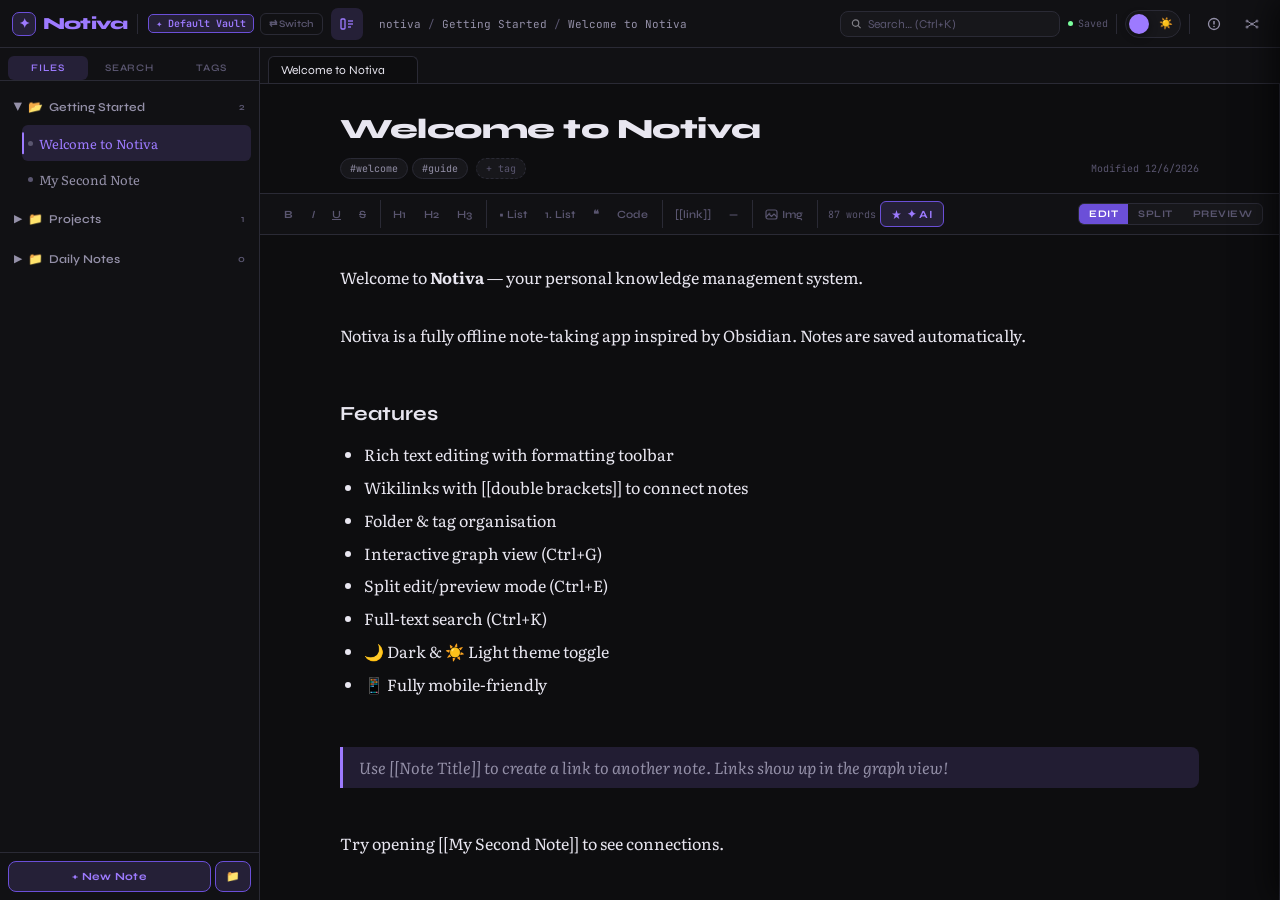
==== commit f37a5f67: "commit_7" ====
--- a/index.html
+++ b/index.html
@@ -961,64 +961,89 @@
    MOBILE — max 640px
 ───────────────────────────────────────── */
 @media (max-width: 640px) {
-  /* visibility helpers */
+  /* ── Visibility helpers ── */
   .mobile-only  { display: flex !important; }
   .desktop-only { display: none !important; }
 
-  /* topbar */
-  .topbar { padding: 0 10px; height: 52px; }
-  .logo-text { font-size: 16px; }
-  .logo-gem { width: 22px; height: 22px; font-size: 12px; }
-
-  /* sidebar — slide-in drawer */
+  /* ── Topbar: lean, only logo + theme + mobile-search ── */
+  .topbar { padding: 0 12px; height: 50px; gap: 8px; }
+  .logo-gem { width: 24px; height: 24px; font-size: 13px; flex-shrink: 0; }
+  .logo-text { font-size: 15px; }
+  .topbar-crumb { display: none; }            /* too cramped on mobile */
+  .topbar-sep { display: none; }
+  /* hide panel/graph/sidebar-toggle from topbar on mobile — handled by bottom nav */
+  #btn-toggle-sidebar { display: none !important; }
+  #btn-toggle-panel   { display: none !important; }
+  #btn-graph          { display: none !important; }
+  .saving-indicator   { display: none; }      /* no room, status isn't critical */
+
+  /* ── Workspace ── */
+  /* account for topbar (50px) + bottom nav (60px + safe area) */
+  .workspace {
+    height: calc(100dvh - 50px - 60px - env(safe-area-inset-bottom, 0px));
+    overflow: hidden;
+  }
+
+  /* ── Sidebar: full-height slide-in drawer ── */
   .sidebar {
     position: fixed;
-    top: 0; left: 0; bottom: 0;
-    z-index: 300;
-    width: 85vw; max-width: 320px;
+    top: 0; left: 0; bottom: 0; z-index: 350;
+    width: 82vw; max-width: 300px;
     transform: translateX(-100%);
-    transition: transform 0.28s cubic-bezier(0.4,0,0.2,1) !important;
-    box-shadow: 4px 0 32px var(--shadow-lg);
-  }
-  .sidebar.mobile-open {
-    transform: translateX(0);
-  }
-  /* override desktop collapsed behaviour on mobile */
-  .sidebar.collapsed { width: 85vw; max-width: 320px; }
-
-  /* full height for workspace */
-  .workspace { height: calc(100dvh - 52px); }
-
-  /* hide desktop tabs bar */
+    transition: transform 0.26s cubic-bezier(0.4,0,0.2,1) !important;
+    box-shadow: 6px 0 32px var(--shadow-lg);
+    border-right: 1px solid var(--border);
+  }
+  .sidebar.mobile-open { transform: translateX(0); }
+  .sidebar.collapsed   { width: 82vw; max-width: 300px; }
+
+  /* ── Tabs bar ── */
   .tabs-bar { display: none; }
 
-  /* editor padding */
+  /* ── Note editor padding ── */
   .note-title-input { padding: 16px 16px 6px; font-size: 20px; }
-  .note-meta { padding: 4px 16px 10px; }
-  .note-editor { padding: 16px 16px; font-size: 15px; }
-  .preview-area { padding: 16px 16px; font-size: 15px; }
-
-  /* toolbar — horizontal scroll, bigger touch targets */
-  .editor-toolbar { padding: 4px 10px; gap: 2px; flex-wrap: nowrap; }
-  .toolbar-group { padding-right: 4px; }
-  .tb-btn { padding: 6px 8px; min-height: 34px; font-size: 12px; }
+  .note-meta        { padding: 4px 16px 10px; }
+  .note-editor      { padding: 14px 16px; font-size: 15px; }
+  .preview-area     { padding: 14px 16px; font-size: 15px; }
+
+  /* ── Toolbar: scrollable row, hide less-used groups ── */
+  .editor-toolbar {
+    padding: 4px 8px;
+    gap: 3px;
+    flex-wrap: nowrap;
+    overflow-x: auto;
+    -webkit-overflow-scrolling: touch;
+    scrollbar-width: none;
+  }
+  .editor-toolbar::-webkit-scrollbar { display: none; }
+  .toolbar-group { padding-right: 4px; flex-shrink: 0; }
+  .tb-btn { padding: 6px 9px; min-height: 34px; font-size: 12px; flex-shrink: 0; }
   .tb-hide-xs { display: none !important; }
   .tb-hide-sm { display: none !important; }
 
-  /* right panel — bottom sheet style on mobile */
+  /* AI trigger in toolbar: compact, no text */
+  .ai-trigger-btn { padding: 4px 8px; font-size: 11px; flex-shrink: 0; }
+
+  /* Mode toggle: hide on mobile (use bottom nav Edit instead) */
+  .mode-toggle    { display: none !important; }
+  .split-dir-btn  { display: none !important; }
+  .word-count     { display: none !important; }
+
+  /* ── Right panel: bottom sheet ── */
   .right-panel {
     position: fixed;
-    top: auto; bottom: 0; left: 0; right: 0;
-    width: 100%; height: auto; max-height: 70dvh;
-    border-left: none;
+    top: auto; bottom: calc(60px + env(safe-area-inset-bottom, 0px));
+    left: 0; right: 0;
+    width: 100%; height: auto; max-height: 65dvh;
+    border-left: none; border-right: none;
     border-top: 1px solid var(--border);
-    border-radius: 20px 20px 0 0;
+    border-radius: 18px 18px 0 0;
     transform: translateY(100%);
-    transition: transform 0.28s cubic-bezier(0.4,0,0.2,1) !important;
-    z-index: 300;
+    transition: transform 0.26s cubic-bezier(0.4,0,0.2,1) !important;
+    z-index: 320;
     box-shadow: 0 -8px 40px var(--shadow-lg);
   }
-  .right-panel.open {
+  .right-panel.open, .right-panel.mobile-open {
     transform: translateY(0);
     display: flex;
   }
@@ -1032,14 +1057,35 @@
     flex-shrink: 0;
   }
 
-  /* welcome screen */
-  .welcome-screen { padding: 24px 16px; gap: 12px; }
-  .welcome-icon { width: 56px; height: 56px; font-size: 24px; }
-  .welcome-title { font-size: 20px; }
+  /* ── Graph panel: full screen overlay on mobile ── */
+  .graph-panel {
+    position: fixed !important;
+    top: 50px; left: 0; right: 0;
+    bottom: calc(60px + env(safe-area-inset-bottom, 0px));
+    width: 100% !important;
+    border-left: none;
+    z-index: 310;
+  }
+  .graph-resize-handle { display: none; }
+
+  /* ── AI panel: full screen on mobile ── */
+  .ai-panel {
+    top: 50px;
+    bottom: calc(60px + env(safe-area-inset-bottom, 0px));
+    width: 100vw; max-width: 100vw;
+    border-left: none;
+  }
+  .ai-quick-actions { gap: 5px; padding: 8px 12px; flex-wrap: wrap; }
+  .ai-quick-btn     { padding: 6px 12px; font-size: 11px; }
+
+  /* ── Welcome screen ── */
+  .welcome-screen { padding: 28px 20px; gap: 14px; }
+  .welcome-icon   { width: 56px; height: 56px; font-size: 24px; }
+  .welcome-title  { font-size: 22px; }
   .welcome-shortcuts { display: none; }
-  .welcome-cta { width: 100%; justify-content: center; padding: 12px; font-size: 14px; }
-
-  /* modals */
+  .welcome-cta    { width: 100%; justify-content: center; padding: 12px; font-size: 14px; }
+
+  /* ── Modals: slide up from bottom ── */
   .modal-overlay { align-items: flex-end; padding: 0; }
   .modal {
     border-radius: 20px 20px 0 0;
@@ -1047,39 +1093,41 @@
     width: 100%; max-width: 100%;
     border-bottom: none;
   }
-  .modal-input, .modal-select { font-size: 16px; padding: 12px 14px; } /* 16px prevents iOS zoom */
-
-  /* buttons in modals */
+  .modal-input, .modal-select { font-size: 16px; padding: 12px 14px; }
   .modal-btns { gap: 10px; }
-  .btn-primary, .btn-ghost { padding: 12px 20px; font-size: 14px; flex: 1; justify-content: center; display: flex; }
-
-  /* tree items - larger touch targets */
-  .tree-item, .tree-folder { min-height: 44px; padding: 8px 8px; }
-
-  /* panel */
+  .btn-primary, .btn-ghost {
+    padding: 12px 20px; font-size: 14px;
+    flex: 1; justify-content: center; display: flex;
+  }
+
+  /* ── Tree items ── */
+  .tree-item, .tree-folder { min-height: 44px; padding: 8px; }
+
+  /* ── Properties panel tabs ── */
   .panel-tabs { padding: 12px 12px 0; }
   .ptab { padding: 8px 14px; font-size: 11px; }
 
-  /* toast - above FAB */
-  .toast { bottom: max(88px, calc(env(safe-area-inset-bottom, 0px) + 88px)); font-size: 13px; }
-
-  /* FAB */
-  .fab { display: flex !important; }
-
-  /* hide extra info in topbar on tiny screens */
-  .topbar-sep { display: none; }
-  .theme-pill { width: 48px; height: 26px; }
-
-  /* context menu */
+  /* ── Toast: sit above bottom nav ── */
+  .toast { bottom: calc(72px + env(safe-area-inset-bottom, 0px)); font-size: 13px; }
+
+  /* ── FAB: hidden, bottom nav replaces it ── */
+  .fab { display: none !important; }
+
+  /* ── Context menu ── */
   .ctx-menu {
     position: fixed;
-    bottom: max(0px, env(safe-area-inset-bottom));
-    top: auto; left: 8px; right: 8px;
-    width: auto;
-    border-radius: 14px;
-    padding: 8px;
-  }
-  .ctx-item { padding: 12px 14px; font-size: 14px; min-height: 48px; }
+    bottom: calc(68px + env(safe-area-inset-bottom, 0px));
+    top: auto; left: 8px; right: 8px; width: auto;
+    border-radius: 16px; padding: 8px;
+  }
+  .ctx-item { padding: 13px 14px; font-size: 14px; min-height: 50px; }
+
+  /* ── Vault screen ── */
+  .vault-screen { padding-top: 0; }
+  .vault-card { padding: 12px 14px; }
+
+  /* ── Theme pill ── */
+  .theme-pill { width: 48px; height: 26px; }
 }
 
 /* ─────────────────────────────────────────
@@ -1738,14 +1786,184 @@
   .ai-quick-btn { padding: 5px 10px; font-size: 10px; }
 }
 
+
+/* ── IMAGE SUPPORT ───────────────────────────────────────────── */
+
+/* Images inside note editor */
+.note-editor img {
+  max-width: 100%;
+  height: auto;
+  border-radius: 8px;
+  display: block;
+  margin: 12px 0;
+  cursor: pointer;
+  border: 2px solid transparent;
+  transition: border-color 0.15s, box-shadow 0.15s;
+  outline: none;
+}
+.note-editor img:hover {
+  border-color: var(--accent-dim);
+  box-shadow: 0 0 0 3px var(--accent-glow);
+}
+.note-editor img.img-selected {
+  border-color: var(--accent);
+  box-shadow: 0 0 0 3px var(--accent-glow);
+}
+/* Image wrapper with resize handles */
+.img-wrapper {
+  display: inline-block;
+  position: relative;
+  max-width: 100%;
+  margin: 12px 0;
+  line-height: 0;
+  vertical-align: top;
+}
+.img-wrapper img {
+  display: block;
+  max-width: 100%;
+  height: auto;
+  border-radius: 8px;
+  border: 2px solid transparent;
+  transition: border-color 0.15s;
+  margin: 0;
+  cursor: default;
+}
+.img-wrapper.selected > img {
+  border-color: var(--accent);
+  box-shadow: 0 0 0 3px var(--accent-glow);
+}
+/* Image toolbar (appears when image is selected) */
+.img-toolbar {
+  position: absolute;
+  top: -36px; left: 50%;
+  transform: translateX(-50%);
+  background: var(--bg-secondary);
+  border: 1px solid var(--border);
+  border-radius: 8px;
+  display: flex;
+  gap: 2px;
+  padding: 3px;
+  box-shadow: 0 4px 16px var(--shadow-lg);
+  z-index: 100;
+  white-space: nowrap;
+}
+.img-toolbar-btn {
+  padding: 4px 9px;
+  border-radius: 5px;
+  border: none;
+  background: transparent;
+  color: var(--text-secondary);
+  font-family: 'Syne', sans-serif;
+  font-size: 10px;
+  font-weight: 600;
+  cursor: pointer;
+  display: flex;
+  align-items: center;
+  gap: 4px;
+}
+.img-toolbar-btn:hover { background: var(--bg-hover); color: var(--text-primary); }
+.img-toolbar-btn.danger:hover { background: rgba(255,70,70,0.1); color: #ff6060; }
+.img-toolbar-sep {
+  width: 1px; background: var(--border); margin: 3px 1px;
+}
+/* Resize handle (bottom-right corner) */
+.img-resize-handle {
+  position: absolute;
+  bottom: -5px; right: -5px;
+  width: 14px; height: 14px;
+  border-radius: 50%;
+  background: var(--accent);
+  border: 2px solid var(--bg-primary);
+  cursor: se-resize;
+  opacity: 0;
+  transition: opacity 0.15s;
+  z-index: 10;
+}
+.img-wrapper.selected .img-resize-handle { opacity: 1; }
+
+/* Image drop zone highlight */
+.note-editor.img-drag-over {
+  outline: 2px dashed var(--accent);
+  outline-offset: -4px;
+  background: var(--accent-glow);
+}
+
+/* Image upload progress */
+.img-placeholder {
+  display: inline-flex;
+  align-items: center;
+  justify-content: center;
+  gap: 8px;
+  padding: 16px 20px;
+  background: var(--bg-tertiary);
+  border: 1px dashed var(--border);
+  border-radius: 8px;
+  color: var(--text-muted);
+  font-family: 'Syne', sans-serif;
+  font-size: 12px;
+  margin: 8px 0;
+  min-width: 120px;
+}
+
+/* Image in preview pane */
+.preview-area img {
+  max-width: 100%;
+  height: auto;
+  border-radius: 8px;
+  display: block;
+  margin: 12px 0;
+}
+
+/* Image size classes */
+.note-editor img.img-small  { max-width: 240px; }
+.note-editor img.img-medium { max-width: 480px; }
+.note-editor img.img-large  { max-width: 100%; }
+
+/* Image modal (fullscreen lightbox) */
+.img-lightbox {
+  position: fixed; inset: 0; z-index: 600;
+  background: rgba(0,0,0,0.88);
+  display: flex; align-items: center; justify-content: center;
+  padding: 20px;
+  cursor: zoom-out;
+  backdrop-filter: blur(8px);
+  -webkit-backdrop-filter: blur(8px);
+  animation: lbIn 0.18s ease;
+}
+@keyframes lbIn { from { opacity: 0; } to { opacity: 1; } }
+.img-lightbox img {
+  max-width: min(90vw, 1200px);
+  max-height: 90dvh;
+  border-radius: 10px;
+  box-shadow: 0 20px 80px rgba(0,0,0,0.8);
+  cursor: default;
+  user-select: none;
+}
+.img-lightbox-close {
+  position: absolute; top: 16px; right: 16px;
+  width: 36px; height: 36px; border-radius: 50%;
+  background: rgba(255,255,255,0.15);
+  border: none; color: #fff; font-size: 18px;
+  cursor: pointer; display: flex; align-items: center; justify-content: center;
+}
+.img-lightbox-close:hover { background: rgba(255,255,255,0.25); }
+
+/* Toolbar image button */
+.tb-btn-img {
+  display: flex; align-items: center; gap: 4px;
+}
+
 </style>
 </head>
 <body>
 
 <!-- TOP BAR -->
 <header class="topbar">
-  <div class="topbar-logo">
-    <div class="logo-gem">✦</div>
+  <div class="topbar-logo" style="cursor:default">
+    <button class="topbar-hamburger mobile-only" onclick="openMobileSidebar()" title="Notes" style="background:none;border:none;color:var(--text-secondary);cursor:pointer;padding:4px;display:flex;align-items:center;justify-content:center;border-radius:6px;">
+      <svg width="18" height="14" viewBox="0 0 18 14" fill="none"><line x1="0" y1="1" x2="18" y2="1" stroke="currentColor" stroke-width="1.8" stroke-linecap="round"/><line x1="0" y1="7" x2="14" y2="7" stroke="currentColor" stroke-width="1.8" stroke-linecap="round"/><line x1="0" y1="13" x2="10" y2="13" stroke="currentColor" stroke-width="1.8" stroke-linecap="round"/></svg>
+    </button>
+    <div class="logo-gem desktop-only">✦</div>
     <span class="logo-text">Notiva</span>
   </div>
   <div class="topbar-sep"></div>
@@ -1875,6 +2093,12 @@
               <button class="tb-btn" onclick="insertWikiLink()">[[link]]</button>
               <button class="tb-btn" onclick="insertHR()">—</button>
             </div>
+            <div class="toolbar-group">
+              <button class="tb-btn tb-btn-img" onclick="triggerImageUpload()" title="Insert image">
+                <svg width="13" height="13" viewBox="0 0 13 13" fill="none"><rect x="1" y="2" width="11" height="9" rx="2" stroke="currentColor" stroke-width="1.2" fill="none"/><circle cx="4.5" cy="5.5" r="1" fill="currentColor" opacity=".7"/><path d="M1 9l3-3 2.5 2.5L9 6l3 3" stroke="currentColor" stroke-width="1.1" stroke-linejoin="round" fill="none"/></svg>
+                Img
+              </button>
+            </div>
             <span class="word-count" id="word-count">0 words</span>
             <button class="ai-trigger-btn" id="ai-trigger-btn" onclick="openAIPanel()" title="AI Assistant (✦)">
               <svg width="11" height="11" viewBox="0 0 11 11" fill="none"><path d="M5.5 1l1.1 3.4H10L7.2 6.5l1.1 3.4L5.5 8l-2.8 1.9 1.1-3.4L1 4.4h3.4z" fill="currentColor"/></svg>
@@ -1892,6 +2116,7 @@
           </div>
           <div class="editor-split-wrapper">
             <div contenteditable="true" id="note-editor" class="note-editor" data-placeholder="Start writing… use [[ for wikilinks" spellcheck="true"></div>
+            <input type="file" id="img-file-input" accept="image/*" multiple style="display:none" onchange="handleImageFiles(this.files)">
             <div id="preview-pane" class="preview-area"></div>
           </div>
         </div>
@@ -1999,16 +2224,16 @@
     <span>Edit</span>
   </button>
   <button class="mbn-btn mbn-new-btn" onclick="openNewNoteModal()">
-    <svg width="22" height="22" viewBox="0 0 22 22" fill="none"><circle cx="11" cy="11" r="10" stroke="currentColor" stroke-width="1.5" fill="var(--accent-glow)"/><line x1="11" y1="6" x2="11" y2="16" stroke="currentColor" stroke-width="2"/><line x1="6" y1="11" x2="16" y2="11" stroke="currentColor" stroke-width="2"/></svg>
+    <svg width="22" height="22" viewBox="0 0 22 22" fill="none"><circle cx="11" cy="11" r="10" fill="var(--accent-dim)"/><line x1="11" y1="6" x2="11" y2="16" stroke="white" stroke-width="2.2"/><line x1="6" y1="11" x2="16" y2="11" stroke="white" stroke-width="2.2"/></svg>
     <span>New</span>
+  </button>
+  <button class="mbn-btn" id="mbn-ai" onclick="mobileSwitchView('ai')">
+    <svg width="20" height="20" viewBox="0 0 20 20" fill="none"><path d="M10 2l1.8 5.5H18l-4.9 3.5 1.8 5.5L10 13l-4.9 3.5 1.8-5.5L2 7.5h6.2z" fill="currentColor" opacity=".8"/></svg>
+    <span>AI</span>
   </button>
   <button class="mbn-btn" id="mbn-graph" onclick="mobileSwitchView('graph')">
     <svg width="20" height="20" viewBox="0 0 20 20" fill="none"><circle cx="10" cy="10" r="2" fill="currentColor" opacity=".7"/><circle cx="3" cy="6" r="2" fill="currentColor" opacity=".7"/><circle cx="17" cy="6" r="2" fill="currentColor" opacity=".7"/><circle cx="3" cy="14" r="2" fill="currentColor" opacity=".7"/><circle cx="17" cy="14" r="2" fill="currentColor" opacity=".7"/><line x1="10" y1="10" x2="3" y2="6" stroke="currentColor" stroke-width="1.2"/><line x1="10" y1="10" x2="17" y2="6" stroke="currentColor" stroke-width="1.2"/><line x1="10" y1="10" x2="3" y2="14" stroke="currentColor" stroke-width="1.2"/><line x1="10" y1="10" x2="17" y2="14" stroke="currentColor" stroke-width="1.2"/></svg>
     <span>Graph</span>
-  </button>
-  <button class="mbn-btn" id="mbn-info" onclick="mobileSwitchView('info')">
-    <svg width="20" height="20" viewBox="0 0 20 20" fill="none"><circle cx="10" cy="10" r="8" stroke="currentColor" stroke-width="1.5" fill="none"/><line x1="10" y1="9" x2="10" y2="14" stroke="currentColor" stroke-width="1.8"/><circle cx="10" cy="6.5" r="1" fill="currentColor"/></svg>
-    <span>Info</span>
   </button>
 </nav>
 
@@ -2708,7 +2933,12 @@
   if (!n) return;
   const editorEl = document.getElementById('note-editor');
   const titleEl = document.getElementById('note-title');
-  if (editorEl) n.content = editorEl.innerHTML;
+  if (editorEl) {
+    // Strip loading placeholders before saving
+    const clone = editorEl.cloneNode(true);
+    clone.querySelectorAll('.img-placeholder').forEach(el => el.remove());
+    n.content = clone.innerHTML;
+  }
   if (titleEl) n.title = titleEl.value || 'Untitled';
   n.modified = Date.now();
 }
@@ -2722,7 +2952,10 @@
     editor.addEventListener('input', function () {
       if (!activeTabId) return;
       const n = getNote(activeTabId);
-      if (n) { n.content = editor.innerHTML; n.modified = Date.now(); }
+      if (n) {
+        const _c = editor.cloneNode(true); _c.querySelectorAll('.img-placeholder').forEach(e=>e.remove());
+        n.content = _c.innerHTML; n.modified = Date.now();
+      }
       markDirty();
       updateWC();
       if (currentMode !== 'edit') updatePreview();
@@ -2883,7 +3116,18 @@
   const ed = document.getElementById('note-editor');
   const pre = document.getElementById('preview-pane');
   if (!ed || !pre) return;
-  const html = ed.innerHTML.replace(/\[\[([^\]]+)\]\]/g, (_, t) =>
+
+  // Clone editor so we can strip image toolbars/handles for clean preview
+  const clone = ed.cloneNode(true);
+  clone.querySelectorAll('.img-toolbar, .img-resize-handle').forEach(el => el.remove());
+  clone.querySelectorAll('.img-wrapper').forEach(w => {
+    // Unwrap: replace wrapper div with just the img
+    const img = w.querySelector('img');
+    if (img) w.replaceWith(img.cloneNode());
+  });
+  clone.querySelectorAll('.img-placeholder').forEach(el => el.remove());
+
+  const html = clone.innerHTML.replace(/\[\[([^\]]+)\]\]/g, (_, t) =>
     `<span class="wikilink" onclick="openByTitle('${escAttr(t)}')">[[${t}]]</span>`
   );
   pre.innerHTML = html;
@@ -3309,14 +3553,20 @@
   if (!isMobile()) return;
   mobileView = view;
 
-  // Update nav button states
-  ['notes', 'editor', 'graph', 'info'].forEach(v => {
+  // Update nav button active states
+  ['notes', 'editor', 'ai', 'graph'].forEach(v => {
     const btn = document.getElementById('mbn-' + v);
     if (btn) btn.classList.toggle('active', v === view);
   });
 
-  // Close sidebar overlay when switching away from notes
+  // Always close sidebar unless going to notes
   if (view !== 'notes') closeMobileSidebar();
+  // Always close AI panel unless going to AI
+  if (view !== 'ai') closeAIPanel();
+  // Always hide graph unless going to graph
+  if (view !== 'graph') hideGraph();
+  // Always close right panel
+  closeMobilePanel();
 
   switch (view) {
     case 'notes':
@@ -3324,9 +3574,6 @@
       break;
 
     case 'editor':
-      closeMobileSidebar();
-      closeMobilePanel();
-      hideGraph();
       if (activeTabId) {
         document.getElementById('note-view').style.display = 'flex';
         document.getElementById('welcome-screen').style.display = 'none';
@@ -3336,15 +3583,12 @@
       }
       break;
 
+    case 'ai':
+      openAIPanel();
+      break;
+
     case 'graph':
-      closeMobileSidebar();
-      closeMobilePanel();
       showGraph();
-      break;
-
-    case 'info':
-      closeMobileSidebar();
-      openMobilePanel();
       break;
   }
 }
@@ -3375,13 +3619,13 @@
 function openMobilePanel() {
   if (!isMobile()) return;
   const panel = document.getElementById('right-panel');
-  if (panel) panel.classList.add('mobile-open');
+  if (panel) { panel.classList.add('mobile-open'); panel.classList.add('open'); }
   updatePanel();
 }
 
 function closeMobilePanel() {
   const panel = document.getElementById('right-panel');
-  if (panel) panel.classList.remove('mobile-open');
+  if (panel) { panel.classList.remove('mobile-open'); panel.classList.remove('open'); }
 }
 
 // ─── MOBILE SEARCH BAR ───
@@ -3483,7 +3727,7 @@
           openMobilePanel();
           mobileView = 'info';
           document.querySelectorAll('.mbn-btn').forEach(b => b.classList.remove('active'));
-          const infoBtn = document.getElementById('mbn-info');
+          const infoBtn = document.getElementById('mbn-ai');
           if (infoBtn) infoBtn.classList.add('active');
         }
       } else {
@@ -4461,6 +4705,352 @@
   updateAIKeyUI();
 });
 
+
+
+// ══════════════════════════════════════════════════════════════
+//  IMAGE SUPPORT
+//  - Paste from clipboard (Ctrl+V)
+//  - Drag & drop onto editor
+//  - Toolbar button (file picker)
+//  - Click-to-select with inline toolbar (resize, align, delete)
+//  - Corner drag to resize
+//  - Double-click for lightbox
+//  - Images stored as base64 inside note HTML (persisted to localStorage)
+// ══════════════════════════════════════════════════════════════
+
+// ── Utilities ────────────────────────────────────────────────
+
+function fileToBase64(file) {
+  return new Promise((resolve, reject) => {
+    const reader = new FileReader();
+    reader.onload  = e => resolve(e.target.result);
+    reader.onerror = () => reject(new Error('Failed to read file'));
+    reader.readAsDataURL(file);
+  });
+}
+
+// Compress image to keep localStorage under control
+// Target: max 1200px wide, quality 0.82 for JPEG/WebP
+function compressImage(dataUrl, maxW = 1200, maxH = 1600, quality = 0.82) {
+  return new Promise((resolve) => {
+    const img = new Image();
+    img.onload = () => {
+      let { width, height } = img;
+      if (width > maxW || height > maxH) {
+        const ratio = Math.min(maxW / width, maxH / height);
+        width  = Math.round(width  * ratio);
+        height = Math.round(height * ratio);
+      }
+      const canvas = document.createElement('canvas');
+      canvas.width  = width;
+      canvas.height = height;
+      const ctx = canvas.getContext('2d');
+      ctx.drawImage(img, 0, 0, width, height);
+      // Use WebP if supported, fallback to JPEG
+      const out = canvas.toDataURL('image/webp', quality);
+      resolve(out.startsWith('data:image/webp') ? out : canvas.toDataURL('image/jpeg', quality));
+    };
+    img.onerror = () => resolve(dataUrl); // fallback: use original
+    img.src = dataUrl;
+  });
+}
+
+// ── Insert image into editor ─────────────────────────────────
+
+async function insertImageFromFile(file) {
+  if (!file || !file.type.startsWith('image/')) return;
+  const editor = document.getElementById('note-editor');
+  if (!editor) return;
+
+  // Show placeholder while processing
+  const placeholderId = 'imgph_' + Date.now();
+  editor.focus();
+  document.execCommand('insertHTML', false,
+    `<span class="img-placeholder" id="${placeholderId}">⏳ Loading image…</span>`);
+
+  try {
+    const raw    = await fileToBase64(file);
+    const b64    = await compressImage(raw);
+    const ph     = document.getElementById(placeholderId);
+
+    const wrapperHtml = buildImgHtml(b64, file.name || 'image');
+    if (ph) {
+      ph.outerHTML = wrapperHtml;
+    } else {
+      document.execCommand('insertHTML', false, wrapperHtml);
+    }
+
+    // Attach interactivity to newly inserted image
+    requestAnimationFrame(() => {
+      editor.querySelectorAll('.img-wrapper:not([data-wired])').forEach(wireImgWrapper);
+      syncEditorToNote();
+      markDirty();
+    });
+  } catch (err) {
+    const ph = document.getElementById(placeholderId);
+    if (ph) ph.outerHTML = `<span style="color:#ff6060;font-size:12px">[Image failed to load]</span>`;
+    showToast('⚠ Could not load image: ' + (err.message || 'unknown error'));
+  }
+}
+
+function buildImgHtml(src, alt) {
+  return `<div class="img-wrapper" contenteditable="false">` +
+    `<img src="${src}" alt="${alt || 'image'}" class="img-large" draggable="false">` +
+    `<div class="img-toolbar" style="display:none">` +
+      `<button class="img-toolbar-btn" onclick="imgSize(this,'img-small')" title="Small">S</button>` +
+      `<button class="img-toolbar-btn" onclick="imgSize(this,'img-medium')" title="Medium">M</button>` +
+      `<button class="img-toolbar-btn" onclick="imgSize(this,'img-large')" title="Full width">L</button>` +
+      `<div class="img-toolbar-sep"></div>` +
+      `<button class="img-toolbar-btn" onclick="imgAlign(this,'left')" title="Align left">◀</button>` +
+      `<button class="img-toolbar-btn" onclick="imgAlign(this,'center')" title="Center">◆</button>` +
+      `<button class="img-toolbar-btn" onclick="imgAlign(this,'right')" title="Align right">▶</button>` +
+      `<div class="img-toolbar-sep"></div>` +
+      `<button class="img-toolbar-btn" onclick="imgLightbox(this)" title="Fullscreen">⛶</button>` +
+      `<div class="img-toolbar-sep"></div>` +
+      `<button class="img-toolbar-btn danger" onclick="imgDelete(this)" title="Delete">✕</button>` +
+    `</div>` +
+    `<div class="img-resize-handle"></div>` +
+  `</div>`;
+}
+
+// ── Wire up image interactivity ──────────────────────────────
+
+function wireImgWrapper(wrapper) {
+  wrapper.setAttribute('data-wired', '1');
+  const img     = wrapper.querySelector('img');
+  const toolbar = wrapper.querySelector('.img-toolbar');
+  const handle  = wrapper.querySelector('.img-resize-handle');
+
+  // Click → select
+  img.addEventListener('click', (e) => {
+    e.stopPropagation();
+    selectImg(wrapper);
+  });
+
+  // Double-click → lightbox
+  img.addEventListener('dblclick', (e) => {
+    e.preventDefault();
+    e.stopPropagation();
+    openLightbox(img.src);
+  });
+
+  // Resize handle — drag to resize
+  if (handle) {
+    let startX, startW;
+    handle.addEventListener('mousedown', (e) => {
+      e.preventDefault();
+      e.stopPropagation();
+      startX = e.clientX;
+      startW = img.offsetWidth;
+      const onMove = (ev) => {
+        const newW = Math.max(80, startW + ev.clientX - startX);
+        img.style.width  = newW + 'px';
+        img.style.maxWidth = '100%';
+        img.className = ''; // remove size classes when manually resized
+      };
+      const onUp = () => {
+        document.removeEventListener('mousemove', onMove);
+        document.removeEventListener('mouseup', onUp);
+        syncEditorToNote(); markDirty();
+      };
+      document.addEventListener('mousemove', onMove);
+      document.addEventListener('mouseup', onUp);
+    });
+    // Touch resize
+    handle.addEventListener('touchstart', (e) => {
+      e.preventDefault();
+      const touch = e.touches[0];
+      startX = touch.clientX; startW = img.offsetWidth;
+      const onMove = (ev) => {
+        const t = ev.touches[0];
+        const newW = Math.max(80, startW + t.clientX - startX);
+        img.style.width  = newW + 'px';
+        img.style.maxWidth = '100%';
+        img.className = '';
+      };
+      const onEnd = () => {
+        document.removeEventListener('touchmove', onMove);
+        document.removeEventListener('touchend', onEnd);
+        syncEditorToNote(); markDirty();
+      };
+      document.addEventListener('touchmove', onMove, { passive: false });
+      document.addEventListener('touchend', onEnd);
+    }, { passive: false });
+  }
+}
+
+let selectedImgWrapper = null;
+
+function selectImg(wrapper) {
+  // Deselect previous
+  if (selectedImgWrapper && selectedImgWrapper !== wrapper) {
+    deselectAllImgs();
+  }
+  selectedImgWrapper = wrapper;
+  wrapper.classList.add('selected');
+  const toolbar = wrapper.querySelector('.img-toolbar');
+  if (toolbar) toolbar.style.display = 'flex';
+}
+
+function deselectAllImgs() {
+  document.querySelectorAll('.img-wrapper.selected').forEach(w => {
+    w.classList.remove('selected');
+    const t = w.querySelector('.img-toolbar');
+    if (t) t.style.display = 'none';
+  });
+  selectedImgWrapper = null;
+}
+
+// Click outside → deselect
+document.addEventListener('click', (e) => {
+  if (!e.target.closest('.img-wrapper')) deselectAllImgs();
+});
+
+// ── Image toolbar actions ────────────────────────────────────
+
+function imgSize(btn, sizeClass) {
+  const wrapper = btn.closest('.img-wrapper');
+  const img = wrapper && wrapper.querySelector('img');
+  if (!img) return;
+  img.className = ''; // clear all size classes
+  img.style.width = '';
+  img.classList.add(sizeClass);
+  syncEditorToNote(); markDirty();
+}
+
+function imgAlign(btn, align) {
+  const wrapper = btn.closest('.img-wrapper');
+  if (!wrapper) return;
+  wrapper.style.display = 'block';
+  if (align === 'center') {
+    wrapper.style.marginLeft = 'auto';
+    wrapper.style.marginRight = 'auto';
+    wrapper.style.textAlign = 'center';
+  } else if (align === 'right') {
+    wrapper.style.marginLeft = 'auto';
+    wrapper.style.marginRight = '0';
+    wrapper.style.textAlign = 'right';
+  } else {
+    wrapper.style.marginLeft = '0';
+    wrapper.style.marginRight = 'auto';
+    wrapper.style.textAlign = 'left';
+  }
+  syncEditorToNote(); markDirty();
+}
+
+function imgDelete(btn) {
+  const wrapper = btn.closest('.img-wrapper');
+  if (wrapper) { wrapper.remove(); syncEditorToNote(); markDirty(); }
+}
+
+function imgLightbox(btn) {
+  const wrapper = btn.closest('.img-wrapper');
+  const img = wrapper && wrapper.querySelector('img');
+  if (img) openLightbox(img.src);
+}
+
+// ── Lightbox ─────────────────────────────────────────────────
+
+function openLightbox(src) {
+  const lb = document.createElement('div');
+  lb.className = 'img-lightbox';
+  lb.innerHTML = `<img src="${src}" alt="image"><button class="img-lightbox-close" title="Close">✕</button>`;
+  lb.addEventListener('click', (e) => { if (e.target === lb || e.target.closest('.img-lightbox-close')) lb.remove(); });
+  // Keyboard close
+  const onKey = (e) => { if (e.key === 'Escape') { lb.remove(); document.removeEventListener('keydown', onKey); } };
+  document.addEventListener('keydown', onKey);
+  document.body.appendChild(lb);
+}
+
+// ── Sync editor HTML back to note object ────────────────────
+
+function syncEditorToNote() {
+  const editor = document.getElementById('note-editor');
+  if (!editor || !activeTabId) return;
+  const n = getNote(activeTabId);
+  if (n) { n.content = editor.innerHTML; n.modified = Date.now(); }
+}
+
+// ── Trigger file picker ──────────────────────────────────────
+
+function triggerImageUpload() {
+  const inp = document.getElementById('img-file-input');
+  if (inp) { inp.value = ''; inp.click(); }
+}
+
+function handleImageFiles(files) {
+  if (!files || !files.length) return;
+  Array.from(files).forEach(f => insertImageFromFile(f));
+}
+
+// ── Paste handler — intercept images from clipboard ─────────
+
+document.addEventListener('DOMContentLoaded', function () {
+  const editor = document.getElementById('note-editor');
+  if (!editor) return;
+
+  // ── PASTE ────────────────────────────────────────────────────
+  editor.addEventListener('paste', function (e) {
+    const items = e.clipboardData && e.clipboardData.items;
+    if (!items) return;
+
+    // Check if any clipboard item is an image
+    const imageItems = Array.from(items).filter(it => it.type.startsWith('image/'));
+    if (!imageItems.length) return; // Let normal text paste proceed
+
+    e.preventDefault(); // Block browser's default image paste (ugly blob URL)
+
+    imageItems.forEach(item => {
+      const file = item.getAsFile();
+      if (file) insertImageFromFile(file);
+    });
+  });
+
+  // ── DRAG & DROP ──────────────────────────────────────────────
+  editor.addEventListener('dragover', function (e) {
+    const hasImage = Array.from(e.dataTransfer.types || []).includes('Files');
+    if (!hasImage) return;
+    e.preventDefault();
+    editor.classList.add('img-drag-over');
+  });
+
+  editor.addEventListener('dragleave', function (e) {
+    // Only remove if truly leaving the editor (not entering a child)
+    if (!editor.contains(e.relatedTarget)) {
+      editor.classList.remove('img-drag-over');
+    }
+  });
+
+  editor.addEventListener('drop', function (e) {
+    editor.classList.remove('img-drag-over');
+    const files = e.dataTransfer && e.dataTransfer.files;
+    if (!files || !files.length) return;
+    const imageFiles = Array.from(files).filter(f => f.type.startsWith('image/'));
+    if (!imageFiles.length) return;
+    e.preventDefault();
+    imageFiles.forEach(f => insertImageFromFile(f));
+  });
+
+  // ── WIRE EXISTING IMAGES (on note open) ─────────────────────
+  // Called from openNote() after editor content is set
+});
+
+// Called after editor content is loaded (openNote wires this)
+function wireAllImages() {
+  const editor = document.getElementById('note-editor');
+  if (!editor) return;
+  editor.querySelectorAll('.img-wrapper:not([data-wired])').forEach(wireImgWrapper);
+  // Also wire plain <img> tags (from old pastes) — wrap them
+  editor.querySelectorAll('img:not(.img-wrapper img)').forEach(img => {
+    const wrapper = document.createElement('div');
+    wrapper.className = 'img-wrapper';
+    wrapper.setAttribute('contenteditable', 'false');
+    wrapper.innerHTML = buildImgHtml(img.src, img.alt).replace(/^<div[^>]*>/, '').replace(/<\/div>$/, '');
+    img.replaceWith(wrapper);
+    wireImgWrapper(wrapper);
+  });
+}
+
 </script>
 </body>
 </html>
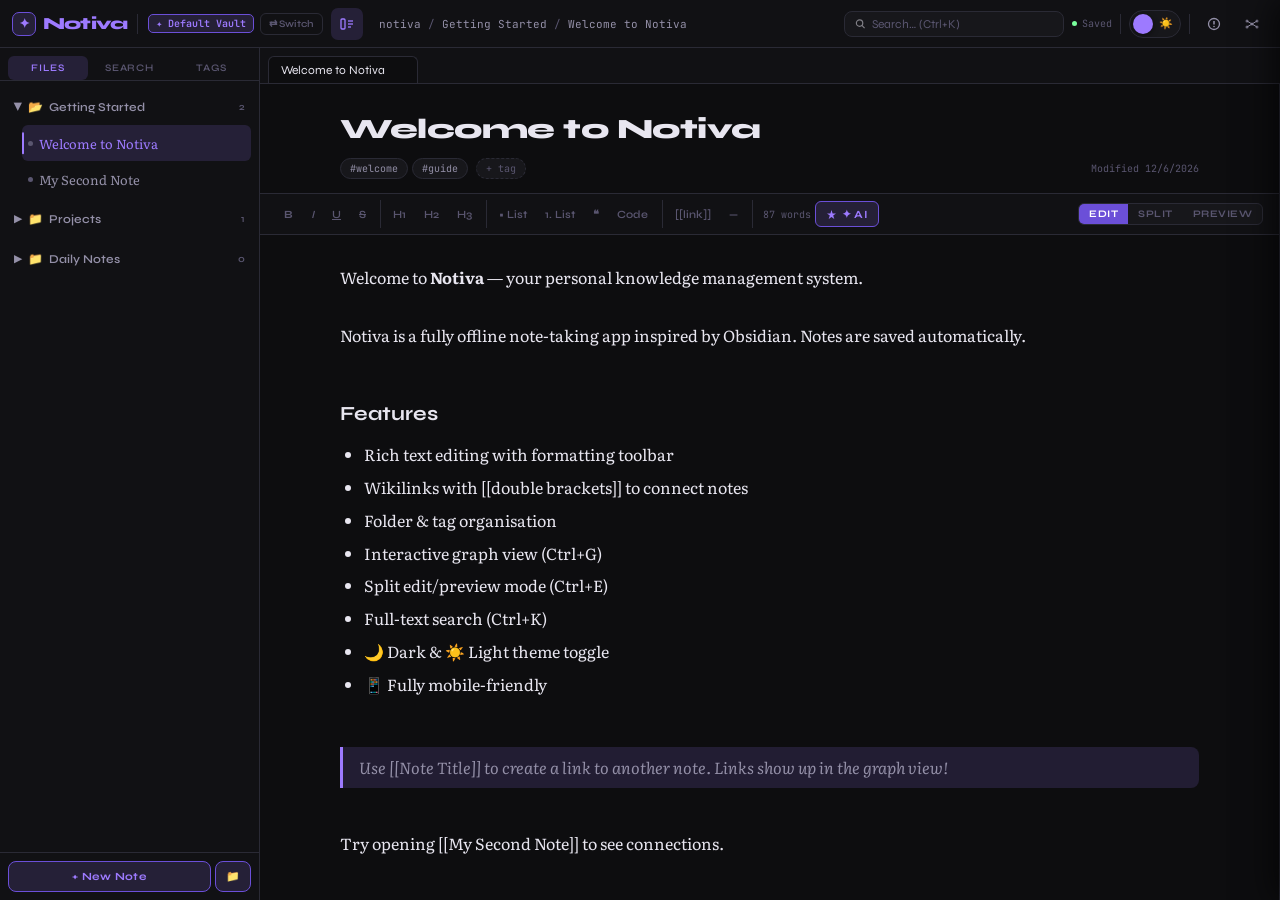
==== commit d393a5f8: "commit_8" ====
--- a/index.html
+++ b/index.html
@@ -352,24 +352,25 @@
 
 /* ── THEME PILL ── */
 .theme-pill {
-  width: 56px; height: 28px;
+  width: 52px; height: 28px;
   border-radius: 14px;
   border: 1.5px solid var(--border);
   background: var(--bg-tertiary);
   cursor: pointer; position: relative;
   display: flex; align-items: center; padding: 3px;
-  flex-shrink: 0;
+  flex-shrink: 0; overflow: hidden;
   -webkit-tap-highlight-color: transparent;
 }
 .theme-pill-thumb {
   width: 20px; height: 20px; border-radius: 50%;
   background: var(--accent);
   position: absolute; left: 3px;
-  transition: transform 0.32s cubic-bezier(0.34,1.56,0.64,1), background 0.22s ease;
-  box-shadow: 0 2px 8px var(--shadow);
+  transition: transform 0.3s cubic-bezier(0.34,1.4,0.64,1), background 0.2s ease;
+  box-shadow: 0 2px 6px var(--shadow);
+  will-change: transform;
 }
 [data-theme="light"] .theme-pill-thumb {
-  transform: translateX(27px);
+  transform: translateX(23px);
   background: var(--gold);
 }
 .theme-pill-bg {
@@ -1126,8 +1127,57 @@
   .vault-screen { padding-top: 0; }
   .vault-card { padding: 12px 14px; }
 
-  /* ── Theme pill ── */
-  .theme-pill { width: 48px; height: 26px; }
+  /* ── Theme pill on mobile ── */
+  .theme-pill { width: 52px; height: 28px; }
+
+  /* ── AI panel back button (mobile) ── */
+  .ai-panel-back {
+    width: 36px; height: 36px; border-radius: 9px; border: none;
+    background: var(--bg-hover); color: var(--text-secondary);
+    cursor: pointer; display: flex; align-items: center; justify-content: center;
+    flex-shrink: 0; -webkit-tap-highlight-color: transparent;
+    margin-right: 2px;
+  }
+  .ai-panel-back:active { background: var(--accent-glow); color: var(--accent); transform: scale(0.92); }
+
+  /* ── Panel back button (graph, etc.) ── */
+  .panel-back-btn {
+    width: 36px; height: 36px; border-radius: 9px; border: none;
+    background: transparent; color: var(--text-secondary);
+    cursor: pointer; display: flex; align-items: center; justify-content: center;
+    flex-shrink: 0; -webkit-tap-highlight-color: transparent;
+  }
+  .panel-back-btn:active { background: var(--bg-hover); transform: scale(0.92); }
+
+  /* ── Right panel drag handle ── */
+  .panel-drag-handle {
+    width: 40px; height: 4px; border-radius: 2px;
+    background: var(--border);
+    margin: 10px auto 6px; cursor: pointer; flex-shrink: 0;
+  }
+  .panel-drag-handle:active { background: var(--accent-dim); }
+
+  /* ── Sidebar drawer header ── */
+  .sidebar-top-row {
+    display: flex; align-items: center; justify-content: space-between;
+    padding: 14px 14px 8px; flex-shrink: 0;
+    border-bottom: 1px solid var(--border);
+  }
+  .sidebar-drawer-title {
+    font-family: 'Syne', sans-serif; font-size: 15px; font-weight: 800;
+    color: var(--text-primary); letter-spacing: -0.3px;
+  }
+  .sidebar-close-btn {
+    width: 32px; height: 32px; border-radius: 8px; border: none;
+    background: var(--bg-hover); color: var(--text-muted);
+    cursor: pointer; display: flex; align-items: center; justify-content: center;
+    font-size: 14px; -webkit-tap-highlight-color: transparent;
+  }
+  .sidebar-close-btn:active { background: var(--accent-glow); color: var(--accent); }
+
+  /* ── Key input: larger on mobile ── */
+  .ai-key-input { font-size: 14px; padding: 12px; }
+  .ai-key-save  { padding: 11px 16px; font-size: 13px; }
 }
 
 /* ─────────────────────────────────────────
@@ -1137,7 +1187,7 @@
   .topbar { gap: 4px; }
   .logo-gem { display: none; }
   .logo-text { font-size: 15px; }
-  .theme-pill { width: 44px; }
+  .theme-pill { width: 52px; height: 26px; }
   .theme-pill-bg { font-size: 9px; }
 }
 
@@ -1165,6 +1215,15 @@
   .tree-folder:hover { background: transparent; color: var(--text-secondary); }
   .topbar-btn:hover { background: transparent; color: var(--text-secondary); }
 }
+
+/* ─────────────────────────────────────────
+   PANEL NAVIGATION ELEMENTS (mobile-only default hidden)
+───────────────────────────────────────── */
+.ai-panel-back   { display: none; }
+.panel-back-btn  { display: none; }
+.panel-drag-handle { display: none; }
+.sidebar-top-row { display: none; } /* shown via mobile CSS */
+.sidebar-close-btn { display: none; }
 
 /* ─────────────────────────────────────────
    PRINT
@@ -1784,173 +1843,6 @@
   .ai-panel { top: 0; width: 100vw; max-width: 100vw; border-left: none; }
   .ai-quick-actions { gap: 5px; padding: 8px 12px; }
   .ai-quick-btn { padding: 5px 10px; font-size: 10px; }
-}
-
-
-/* ── IMAGE SUPPORT ───────────────────────────────────────────── */
-
-/* Images inside note editor */
-.note-editor img {
-  max-width: 100%;
-  height: auto;
-  border-radius: 8px;
-  display: block;
-  margin: 12px 0;
-  cursor: pointer;
-  border: 2px solid transparent;
-  transition: border-color 0.15s, box-shadow 0.15s;
-  outline: none;
-}
-.note-editor img:hover {
-  border-color: var(--accent-dim);
-  box-shadow: 0 0 0 3px var(--accent-glow);
-}
-.note-editor img.img-selected {
-  border-color: var(--accent);
-  box-shadow: 0 0 0 3px var(--accent-glow);
-}
-/* Image wrapper with resize handles */
-.img-wrapper {
-  display: inline-block;
-  position: relative;
-  max-width: 100%;
-  margin: 12px 0;
-  line-height: 0;
-  vertical-align: top;
-}
-.img-wrapper img {
-  display: block;
-  max-width: 100%;
-  height: auto;
-  border-radius: 8px;
-  border: 2px solid transparent;
-  transition: border-color 0.15s;
-  margin: 0;
-  cursor: default;
-}
-.img-wrapper.selected > img {
-  border-color: var(--accent);
-  box-shadow: 0 0 0 3px var(--accent-glow);
-}
-/* Image toolbar (appears when image is selected) */
-.img-toolbar {
-  position: absolute;
-  top: -36px; left: 50%;
-  transform: translateX(-50%);
-  background: var(--bg-secondary);
-  border: 1px solid var(--border);
-  border-radius: 8px;
-  display: flex;
-  gap: 2px;
-  padding: 3px;
-  box-shadow: 0 4px 16px var(--shadow-lg);
-  z-index: 100;
-  white-space: nowrap;
-}
-.img-toolbar-btn {
-  padding: 4px 9px;
-  border-radius: 5px;
-  border: none;
-  background: transparent;
-  color: var(--text-secondary);
-  font-family: 'Syne', sans-serif;
-  font-size: 10px;
-  font-weight: 600;
-  cursor: pointer;
-  display: flex;
-  align-items: center;
-  gap: 4px;
-}
-.img-toolbar-btn:hover { background: var(--bg-hover); color: var(--text-primary); }
-.img-toolbar-btn.danger:hover { background: rgba(255,70,70,0.1); color: #ff6060; }
-.img-toolbar-sep {
-  width: 1px; background: var(--border); margin: 3px 1px;
-}
-/* Resize handle (bottom-right corner) */
-.img-resize-handle {
-  position: absolute;
-  bottom: -5px; right: -5px;
-  width: 14px; height: 14px;
-  border-radius: 50%;
-  background: var(--accent);
-  border: 2px solid var(--bg-primary);
-  cursor: se-resize;
-  opacity: 0;
-  transition: opacity 0.15s;
-  z-index: 10;
-}
-.img-wrapper.selected .img-resize-handle { opacity: 1; }
-
-/* Image drop zone highlight */
-.note-editor.img-drag-over {
-  outline: 2px dashed var(--accent);
-  outline-offset: -4px;
-  background: var(--accent-glow);
-}
-
-/* Image upload progress */
-.img-placeholder {
-  display: inline-flex;
-  align-items: center;
-  justify-content: center;
-  gap: 8px;
-  padding: 16px 20px;
-  background: var(--bg-tertiary);
-  border: 1px dashed var(--border);
-  border-radius: 8px;
-  color: var(--text-muted);
-  font-family: 'Syne', sans-serif;
-  font-size: 12px;
-  margin: 8px 0;
-  min-width: 120px;
-}
-
-/* Image in preview pane */
-.preview-area img {
-  max-width: 100%;
-  height: auto;
-  border-radius: 8px;
-  display: block;
-  margin: 12px 0;
-}
-
-/* Image size classes */
-.note-editor img.img-small  { max-width: 240px; }
-.note-editor img.img-medium { max-width: 480px; }
-.note-editor img.img-large  { max-width: 100%; }
-
-/* Image modal (fullscreen lightbox) */
-.img-lightbox {
-  position: fixed; inset: 0; z-index: 600;
-  background: rgba(0,0,0,0.88);
-  display: flex; align-items: center; justify-content: center;
-  padding: 20px;
-  cursor: zoom-out;
-  backdrop-filter: blur(8px);
-  -webkit-backdrop-filter: blur(8px);
-  animation: lbIn 0.18s ease;
-}
-@keyframes lbIn { from { opacity: 0; } to { opacity: 1; } }
-.img-lightbox img {
-  max-width: min(90vw, 1200px);
-  max-height: 90dvh;
-  border-radius: 10px;
-  box-shadow: 0 20px 80px rgba(0,0,0,0.8);
-  cursor: default;
-  user-select: none;
-}
-.img-lightbox-close {
-  position: absolute; top: 16px; right: 16px;
-  width: 36px; height: 36px; border-radius: 50%;
-  background: rgba(255,255,255,0.15);
-  border: none; color: #fff; font-size: 18px;
-  cursor: pointer; display: flex; align-items: center; justify-content: center;
-}
-.img-lightbox-close:hover { background: rgba(255,255,255,0.25); }
-
-/* Toolbar image button */
-.tb-btn-img {
-  display: flex; align-items: center; gap: 4px;
 }
 
 </style>
@@ -2017,6 +1909,10 @@
 
   <!-- SIDEBAR -->
   <aside class="sidebar" id="sidebar">
+    <div class="sidebar-top-row mobile-only">
+      <span class="sidebar-drawer-title">Notes</span>
+      <button class="sidebar-close-btn" onclick="closeMobileSidebar()" title="Close" aria-label="Close sidebar">✕</button>
+    </div>
     <div class="sidebar-tabs">
       <button class="sidebar-tab active" onclick="switchSideTab('files',this)">Files</button>
       <button class="sidebar-tab" onclick="switchSideTab('search',this)">Search</button>
@@ -2093,12 +1989,6 @@
               <button class="tb-btn" onclick="insertWikiLink()">[[link]]</button>
               <button class="tb-btn" onclick="insertHR()">—</button>
             </div>
-            <div class="toolbar-group">
-              <button class="tb-btn tb-btn-img" onclick="triggerImageUpload()" title="Insert image">
-                <svg width="13" height="13" viewBox="0 0 13 13" fill="none"><rect x="1" y="2" width="11" height="9" rx="2" stroke="currentColor" stroke-width="1.2" fill="none"/><circle cx="4.5" cy="5.5" r="1" fill="currentColor" opacity=".7"/><path d="M1 9l3-3 2.5 2.5L9 6l3 3" stroke="currentColor" stroke-width="1.1" stroke-linejoin="round" fill="none"/></svg>
-                Img
-              </button>
-            </div>
             <span class="word-count" id="word-count">0 words</span>
             <button class="ai-trigger-btn" id="ai-trigger-btn" onclick="openAIPanel()" title="AI Assistant (✦)">
               <svg width="11" height="11" viewBox="0 0 11 11" fill="none"><path d="M5.5 1l1.1 3.4H10L7.2 6.5l1.1 3.4L5.5 8l-2.8 1.9 1.1-3.4L1 4.4h3.4z" fill="currentColor"/></svg>
@@ -2116,7 +2006,6 @@
           </div>
           <div class="editor-split-wrapper">
             <div contenteditable="true" id="note-editor" class="note-editor" data-placeholder="Start writing… use [[ for wikilinks" spellcheck="true"></div>
-            <input type="file" id="img-file-input" accept="image/*" multiple style="display:none" onchange="handleImageFiles(this.files)">
             <div id="preview-pane" class="preview-area"></div>
           </div>
         </div>
@@ -2126,9 +2015,12 @@
       <!-- GRAPH PANEL (right side, alongside note) -->
       <div class="graph-panel hidden" id="graph-panel">
         <div class="graph-panel-header">
+          <button class="panel-back-btn mobile-only" onclick="hideGraph();mobileSwitchView('editor')" title="Back" aria-label="Back">
+            <svg width="18" height="18" viewBox="0 0 18 18" fill="none"><path d="M11 4L6 9l5 5" stroke="currentColor" stroke-width="2" stroke-linecap="round" stroke-linejoin="round"/></svg>
+          </button>
           <span class="graph-panel-title">✦ Graph</span>
           <span class="graph-panel-sub" id="graph-panel-sub">all connections</span>
-          <button class="graph-panel-close" onclick="hideGraph()" title="Close graph">✕</button>
+          <button class="graph-panel-close desktop-only" onclick="hideGraph()" title="Close graph">✕</button>
         </div>
         <div class="graph-container" id="graph-container" style="flex:1;overflow:hidden;position:relative">
           <canvas id="graph-canvas"></canvas>
@@ -2138,6 +2030,7 @@
 
       <!-- Right Panel -->
       <aside class="right-panel collapsed" id="right-panel">
+        <div class="panel-drag-handle mobile-only" onclick="closeMobilePanel();mobileSwitchView('editor')" title="Close"></div>
         <div class="panel-tabs">
           <button class="ptab active" onclick="switchPanelTab('info',this)">Info</button>
           <button class="ptab" onclick="switchPanelTab('links',this)">Links</button>
@@ -2151,15 +2044,21 @@
 
 </div><!-- /workspace -->
 
+<!-- AI backdrop (mobile) -->
+<div id="ai-backdrop" style="display:none;position:fixed;inset:0;z-index:499;background:rgba(0,0,0,0.4);backdrop-filter:blur(1px)" onclick="closeAIPanel()"></div>
+
 <!-- AI PANEL -->
 <div class="ai-panel" id="ai-panel">
 
   <!-- Header -->
   <div class="ai-panel-header">
-    <div class="ai-header-icon">✦</div>
+    <button class="ai-panel-back mobile-only" onclick="closeAIPanel()" title="Back" aria-label="Back">
+      <svg width="18" height="18" viewBox="0 0 18 18" fill="none"><path d="M11 4L6 9l5 5" stroke="currentColor" stroke-width="2" stroke-linecap="round" stroke-linejoin="round"/></svg>
+    </button>
+    <div class="ai-header-icon desktop-only">✦</div>
     <div class="ai-panel-title">Notiva AI</div>
     <button class="ai-panel-key-btn" id="ai-key-icon-btn" onclick="toggleAIKeyPanel()" title="API Key settings">🔑</button>
-    <button class="ai-panel-close" onclick="closeAIPanel()" title="Close">✕</button>
+    <button class="ai-panel-close desktop-only" onclick="closeAIPanel()" title="Close">✕</button>
   </div>
 
   <!-- Key section (collapsed by default) -->
@@ -2933,12 +2832,7 @@
   if (!n) return;
   const editorEl = document.getElementById('note-editor');
   const titleEl = document.getElementById('note-title');
-  if (editorEl) {
-    // Strip loading placeholders before saving
-    const clone = editorEl.cloneNode(true);
-    clone.querySelectorAll('.img-placeholder').forEach(el => el.remove());
-    n.content = clone.innerHTML;
-  }
+  if (editorEl) n.content = editorEl.innerHTML;
   if (titleEl) n.title = titleEl.value || 'Untitled';
   n.modified = Date.now();
 }
@@ -2952,10 +2846,7 @@
     editor.addEventListener('input', function () {
       if (!activeTabId) return;
       const n = getNote(activeTabId);
-      if (n) {
-        const _c = editor.cloneNode(true); _c.querySelectorAll('.img-placeholder').forEach(e=>e.remove());
-        n.content = _c.innerHTML; n.modified = Date.now();
-      }
+      if (n) { n.content = editor.innerHTML; n.modified = Date.now(); }
       markDirty();
       updateWC();
       if (currentMode !== 'edit') updatePreview();
@@ -3116,18 +3007,7 @@
   const ed = document.getElementById('note-editor');
   const pre = document.getElementById('preview-pane');
   if (!ed || !pre) return;
-
-  // Clone editor so we can strip image toolbars/handles for clean preview
-  const clone = ed.cloneNode(true);
-  clone.querySelectorAll('.img-toolbar, .img-resize-handle').forEach(el => el.remove());
-  clone.querySelectorAll('.img-wrapper').forEach(w => {
-    // Unwrap: replace wrapper div with just the img
-    const img = w.querySelector('img');
-    if (img) w.replaceWith(img.cloneNode());
-  });
-  clone.querySelectorAll('.img-placeholder').forEach(el => el.remove());
-
-  const html = clone.innerHTML.replace(/\[\[([^\]]+)\]\]/g, (_, t) =>
+  const html = ed.innerHTML.replace(/\[\[([^\]]+)\]\]/g, (_, t) =>
     `<span class="wikilink" onclick="openByTitle('${escAttr(t)}')">[[${t}]]</span>`
   );
   pre.innerHTML = html;
@@ -4413,6 +4293,7 @@
   aiKeyPanelOpen = false;
   const ks = document.getElementById('ai-key-section');
   if (ks) ks.style.display = 'none';
+  // No backdrop on mobile since it's full-screen
 }
 
 function closeAIPanel() {
@@ -4708,348 +4589,229 @@
 
 
 // ══════════════════════════════════════════════════════════════
-//  IMAGE SUPPORT
-//  - Paste from clipboard (Ctrl+V)
-//  - Drag & drop onto editor
-//  - Toolbar button (file picker)
-//  - Click-to-select with inline toolbar (resize, align, delete)
-//  - Corner drag to resize
-//  - Double-click for lightbox
-//  - Images stored as base64 inside note HTML (persisted to localStorage)
+//  MOBILE GESTURES & UX POLISH
 // ══════════════════════════════════════════════════════════════
 
-// ── Utilities ────────────────────────────────────────────────
-
-function fileToBase64(file) {
-  return new Promise((resolve, reject) => {
-    const reader = new FileReader();
-    reader.onload  = e => resolve(e.target.result);
-    reader.onerror = () => reject(new Error('Failed to read file'));
-    reader.readAsDataURL(file);
+(function() {
+  // ── Swipe-down to close bottom sheets ──────────────────────
+  function addSwipeDownClose(el, closeFn, threshold = 80) {
+    if (!el) return;
+    let startY = 0, startX = 0, dragging = false;
+    el.addEventListener('touchstart', function(e) {
+      startY = e.touches[0].clientY;
+      startX = e.touches[0].clientX;
+      dragging = true;
+      el.style.transition = 'none';
+    }, { passive: true });
+    el.addEventListener('touchmove', function(e) {
+      if (!dragging) return;
+      const dy = e.touches[0].clientY - startY;
+      const dx = e.touches[0].clientX - startX;
+      if (dy > 0 && Math.abs(dy) > Math.abs(dx)) {
+        el.style.transform = 'translateY(' + dy + 'px)';
+      }
+    }, { passive: true });
+    el.addEventListener('touchend', function(e) {
+      dragging = false;
+      const dy = e.changedTouches[0].clientY - startY;
+      el.style.transition = '';
+      if (dy > threshold) {
+        closeFn();
+      } else {
+        el.style.transform = '';
+      }
+    }, { passive: true });
+  }
+
+  // ── Swipe-right to close side panels (AI, sidebar) ─────────
+  function addSwipeRightClose(el, closeFn, threshold = 80) {
+    if (!el) return;
+    let startX = 0, startY = 0, dragging = false;
+    el.addEventListener('touchstart', function(e) {
+      startX = e.touches[0].clientX;
+      startY = e.touches[0].clientY;
+      dragging = true;
+      el.style.transition = 'none';
+    }, { passive: true });
+    el.addEventListener('touchmove', function(e) {
+      if (!dragging) return;
+      const dx = e.touches[0].clientX - startX;
+      const dy = e.touches[0].clientY - startY;
+      if (dx > 0 && Math.abs(dx) > Math.abs(dy)) {
+        el.style.transform = 'translateX(' + dx + 'px)';
+      }
+    }, { passive: true });
+    el.addEventListener('touchend', function(e) {
+      dragging = false;
+      const dx = e.changedTouches[0].clientX - startX;
+      el.style.transition = '';
+      if (dx > threshold) {
+        closeFn();
+        el.style.transform = '';
+      } else {
+        el.style.transform = '';
+      }
+    }, { passive: true });
+  }
+
+  // ── Swipe-left to close left-side drawer (sidebar) ─────────
+  function addSwipeLeftClose(el, closeFn, threshold = 80) {
+    if (!el) return;
+    let startX = 0, startY = 0, dragging = false;
+    el.addEventListener('touchstart', function(e) {
+      startX = e.touches[0].clientX;
+      startY = e.touches[0].clientY;
+      dragging = true;
+    }, { passive: true });
+    el.addEventListener('touchmove', function(e) {
+      if (!dragging) return;
+      const dx = e.touches[0].clientX - startX;
+      const dy = e.touches[0].clientY - startY;
+      if (dx < 0 && Math.abs(dx) > Math.abs(dy)) {
+        const clamped = Math.max(dx, -300);
+        el.style.transition = 'none';
+        el.style.transform = 'translateX(' + clamped + 'px)';
+      }
+    }, { passive: true });
+    el.addEventListener('touchend', function(e) {
+      dragging = false;
+      const dx = e.changedTouches[0].clientX - startX;
+      el.style.transition = '';
+      el.style.transform = '';
+      if (dx < -threshold) closeFn();
+    }, { passive: true });
+  }
+
+  // ── Wire everything up once DOM is ready ────────────────────
+  document.addEventListener('DOMContentLoaded', function() {
+    if (!isMobile || typeof isMobile !== 'function') return;
+
+    // Right panel (bottom sheet) — swipe down
+    const rightPanel = document.getElementById('right-panel');
+    addSwipeDownClose(rightPanel, function() {
+      closeMobilePanel();
+      mobileSwitchView('editor');
+    });
+
+    // AI panel (right slide) — swipe right to dismiss
+    const aiPanel = document.getElementById('ai-panel');
+    addSwipeRightClose(aiPanel, function() {
+      closeAIPanel();
+      if (typeof mobileView !== 'undefined' && isMobile()) {
+        const mbn = document.getElementById('mbn-editor');
+        if (mbn) {
+          document.querySelectorAll('.mbn-btn').forEach(b => b.classList.remove('active'));
+          mbn.classList.add('active');
+        }
+      }
+    });
+
+    // Sidebar (left drawer) — swipe left to dismiss
+    const sidebar = document.getElementById('sidebar');
+    addSwipeLeftClose(sidebar, function() {
+      closeMobileSidebar();
+      if (isMobile()) {
+        const mbn = document.getElementById('mbn-notes');
+        if (mbn) {
+          document.querySelectorAll('.mbn-btn').forEach(b => b.classList.remove('active'));
+          // don't set active on notes since we closed it
+          const editorBtn = document.getElementById('mbn-editor');
+          if (editorBtn) editorBtn.classList.add('active');
+        }
+      }
+    });
+
+    // Backdrop tap to close sidebar
+    const overlay = document.getElementById('sidebar-overlay');
+    if (overlay) {
+      overlay.addEventListener('click', function() {
+        closeMobileSidebar();
+        if (isMobile()) {
+          document.querySelectorAll('.mbn-btn').forEach(b => b.classList.remove('active'));
+          const editorBtn = document.getElementById('mbn-editor');
+          if (editorBtn) editorBtn.classList.add('active');
+        }
+      });
+    }
+
+    // Backdrop tap to close AI panel on mobile (tap outside)
+    // We'll add a transparent overlay behind AI panel on mobile
+    const aiBackdrop = document.getElementById('ai-backdrop');
+    if (aiBackdrop) {
+      aiBackdrop.addEventListener('click', function() {
+        if (isMobile()) closeAIPanel();
+      });
+    }
+
+    // Double-tap toolbar to show search (mobile UX)
+    // Long-press on note title to rename
+    const noteTitleEl = document.getElementById('note-title');
+    if (noteTitleEl) {
+      let longPressTimer;
+      noteTitleEl.addEventListener('touchstart', function() {
+        longPressTimer = setTimeout(function() {
+          // Trigger rename via select-all
+          noteTitleEl.select && noteTitleEl.select();
+        }, 600);
+      }, { passive: true });
+      noteTitleEl.addEventListener('touchend', function() {
+        clearTimeout(longPressTimer);
+      }, { passive: true });
+    }
+
+    // Haptic feedback helper (if supported)
+    window.haptic = function(type) {
+      if (navigator.vibrate) {
+        if (type === 'light') navigator.vibrate(10);
+        else if (type === 'medium') navigator.vibrate(20);
+        else if (type === 'heavy') navigator.vibrate([30, 10, 30]);
+      }
+    };
+
+    // Add haptic to bottom nav buttons
+    document.querySelectorAll('.mbn-btn').forEach(function(btn) {
+      btn.addEventListener('touchstart', function() { window.haptic('light'); }, { passive: true });
+    });
+
+    // Add haptic to AI quick action buttons
+    document.querySelectorAll('.ai-quick-btn').forEach(function(btn) {
+      btn.addEventListener('touchstart', function() { window.haptic('light'); }, { passive: true });
+    });
+
   });
-}
-
-// Compress image to keep localStorage under control
-// Target: max 1200px wide, quality 0.82 for JPEG/WebP
-function compressImage(dataUrl, maxW = 1200, maxH = 1600, quality = 0.82) {
-  return new Promise((resolve) => {
-    const img = new Image();
-    img.onload = () => {
-      let { width, height } = img;
-      if (width > maxW || height > maxH) {
-        const ratio = Math.min(maxW / width, maxH / height);
-        width  = Math.round(width  * ratio);
-        height = Math.round(height * ratio);
+
+  // ── closeAIPanel update: also reset bottom nav active state on mobile ──────
+  const _origCloseAI = window.closeAIPanel;
+  if (typeof _origCloseAI === 'function') {
+    window.closeAIPanel = function() {
+      _origCloseAI();
+      if (typeof isMobile === 'function' && isMobile()) {
+        const aiPanel = document.getElementById('ai-panel');
+        if (aiPanel) aiPanel.style.transform = '';
+        // Update bottom nav
+        const mbnAI = document.getElementById('mbn-ai');
+        if (mbnAI) mbnAI.classList.remove('active');
+        const mbnEditor = document.getElementById('mbn-editor');
+        if (mbnEditor) mbnEditor.classList.add('active');
       }
-      const canvas = document.createElement('canvas');
-      canvas.width  = width;
-      canvas.height = height;
-      const ctx = canvas.getContext('2d');
-      ctx.drawImage(img, 0, 0, width, height);
-      // Use WebP if supported, fallback to JPEG
-      const out = canvas.toDataURL('image/webp', quality);
-      resolve(out.startsWith('data:image/webp') ? out : canvas.toDataURL('image/jpeg', quality));
     };
-    img.onerror = () => resolve(dataUrl); // fallback: use original
-    img.src = dataUrl;
-  });
-}
-
-// ── Insert image into editor ─────────────────────────────────
-
-async function insertImageFromFile(file) {
-  if (!file || !file.type.startsWith('image/')) return;
-  const editor = document.getElementById('note-editor');
-  if (!editor) return;
-
-  // Show placeholder while processing
-  const placeholderId = 'imgph_' + Date.now();
-  editor.focus();
-  document.execCommand('insertHTML', false,
-    `<span class="img-placeholder" id="${placeholderId}">⏳ Loading image…</span>`);
-
-  try {
-    const raw    = await fileToBase64(file);
-    const b64    = await compressImage(raw);
-    const ph     = document.getElementById(placeholderId);
-
-    const wrapperHtml = buildImgHtml(b64, file.name || 'image');
-    if (ph) {
-      ph.outerHTML = wrapperHtml;
-    } else {
-      document.execCommand('insertHTML', false, wrapperHtml);
-    }
-
-    // Attach interactivity to newly inserted image
-    requestAnimationFrame(() => {
-      editor.querySelectorAll('.img-wrapper:not([data-wired])').forEach(wireImgWrapper);
-      syncEditorToNote();
-      markDirty();
-    });
-  } catch (err) {
-    const ph = document.getElementById(placeholderId);
-    if (ph) ph.outerHTML = `<span style="color:#ff6060;font-size:12px">[Image failed to load]</span>`;
-    showToast('⚠ Could not load image: ' + (err.message || 'unknown error'));
-  }
-}
-
-function buildImgHtml(src, alt) {
-  return `<div class="img-wrapper" contenteditable="false">` +
-    `<img src="${src}" alt="${alt || 'image'}" class="img-large" draggable="false">` +
-    `<div class="img-toolbar" style="display:none">` +
-      `<button class="img-toolbar-btn" onclick="imgSize(this,'img-small')" title="Small">S</button>` +
-      `<button class="img-toolbar-btn" onclick="imgSize(this,'img-medium')" title="Medium">M</button>` +
-      `<button class="img-toolbar-btn" onclick="imgSize(this,'img-large')" title="Full width">L</button>` +
-      `<div class="img-toolbar-sep"></div>` +
-      `<button class="img-toolbar-btn" onclick="imgAlign(this,'left')" title="Align left">◀</button>` +
-      `<button class="img-toolbar-btn" onclick="imgAlign(this,'center')" title="Center">◆</button>` +
-      `<button class="img-toolbar-btn" onclick="imgAlign(this,'right')" title="Align right">▶</button>` +
-      `<div class="img-toolbar-sep"></div>` +
-      `<button class="img-toolbar-btn" onclick="imgLightbox(this)" title="Fullscreen">⛶</button>` +
-      `<div class="img-toolbar-sep"></div>` +
-      `<button class="img-toolbar-btn danger" onclick="imgDelete(this)" title="Delete">✕</button>` +
-    `</div>` +
-    `<div class="img-resize-handle"></div>` +
-  `</div>`;
-}
-
-// ── Wire up image interactivity ──────────────────────────────
-
-function wireImgWrapper(wrapper) {
-  wrapper.setAttribute('data-wired', '1');
-  const img     = wrapper.querySelector('img');
-  const toolbar = wrapper.querySelector('.img-toolbar');
-  const handle  = wrapper.querySelector('.img-resize-handle');
-
-  // Click → select
-  img.addEventListener('click', (e) => {
-    e.stopPropagation();
-    selectImg(wrapper);
-  });
-
-  // Double-click → lightbox
-  img.addEventListener('dblclick', (e) => {
-    e.preventDefault();
-    e.stopPropagation();
-    openLightbox(img.src);
-  });
-
-  // Resize handle — drag to resize
-  if (handle) {
-    let startX, startW;
-    handle.addEventListener('mousedown', (e) => {
-      e.preventDefault();
-      e.stopPropagation();
-      startX = e.clientX;
-      startW = img.offsetWidth;
-      const onMove = (ev) => {
-        const newW = Math.max(80, startW + ev.clientX - startX);
-        img.style.width  = newW + 'px';
-        img.style.maxWidth = '100%';
-        img.className = ''; // remove size classes when manually resized
-      };
-      const onUp = () => {
-        document.removeEventListener('mousemove', onMove);
-        document.removeEventListener('mouseup', onUp);
-        syncEditorToNote(); markDirty();
-      };
-      document.addEventListener('mousemove', onMove);
-      document.addEventListener('mouseup', onUp);
-    });
-    // Touch resize
-    handle.addEventListener('touchstart', (e) => {
-      e.preventDefault();
-      const touch = e.touches[0];
-      startX = touch.clientX; startW = img.offsetWidth;
-      const onMove = (ev) => {
-        const t = ev.touches[0];
-        const newW = Math.max(80, startW + t.clientX - startX);
-        img.style.width  = newW + 'px';
-        img.style.maxWidth = '100%';
-        img.className = '';
-      };
-      const onEnd = () => {
-        document.removeEventListener('touchmove', onMove);
-        document.removeEventListener('touchend', onEnd);
-        syncEditorToNote(); markDirty();
-      };
-      document.addEventListener('touchmove', onMove, { passive: false });
-      document.addEventListener('touchend', onEnd);
-    }, { passive: false });
-  }
-}
-
-let selectedImgWrapper = null;
-
-function selectImg(wrapper) {
-  // Deselect previous
-  if (selectedImgWrapper && selectedImgWrapper !== wrapper) {
-    deselectAllImgs();
-  }
-  selectedImgWrapper = wrapper;
-  wrapper.classList.add('selected');
-  const toolbar = wrapper.querySelector('.img-toolbar');
-  if (toolbar) toolbar.style.display = 'flex';
-}
-
-function deselectAllImgs() {
-  document.querySelectorAll('.img-wrapper.selected').forEach(w => {
-    w.classList.remove('selected');
-    const t = w.querySelector('.img-toolbar');
-    if (t) t.style.display = 'none';
-  });
-  selectedImgWrapper = null;
-}
-
-// Click outside → deselect
-document.addEventListener('click', (e) => {
-  if (!e.target.closest('.img-wrapper')) deselectAllImgs();
-});
-
-// ── Image toolbar actions ────────────────────────────────────
-
-function imgSize(btn, sizeClass) {
-  const wrapper = btn.closest('.img-wrapper');
-  const img = wrapper && wrapper.querySelector('img');
-  if (!img) return;
-  img.className = ''; // clear all size classes
-  img.style.width = '';
-  img.classList.add(sizeClass);
-  syncEditorToNote(); markDirty();
-}
-
-function imgAlign(btn, align) {
-  const wrapper = btn.closest('.img-wrapper');
-  if (!wrapper) return;
-  wrapper.style.display = 'block';
-  if (align === 'center') {
-    wrapper.style.marginLeft = 'auto';
-    wrapper.style.marginRight = 'auto';
-    wrapper.style.textAlign = 'center';
-  } else if (align === 'right') {
-    wrapper.style.marginLeft = 'auto';
-    wrapper.style.marginRight = '0';
-    wrapper.style.textAlign = 'right';
-  } else {
-    wrapper.style.marginLeft = '0';
-    wrapper.style.marginRight = 'auto';
-    wrapper.style.textAlign = 'left';
-  }
-  syncEditorToNote(); markDirty();
-}
-
-function imgDelete(btn) {
-  const wrapper = btn.closest('.img-wrapper');
-  if (wrapper) { wrapper.remove(); syncEditorToNote(); markDirty(); }
-}
-
-function imgLightbox(btn) {
-  const wrapper = btn.closest('.img-wrapper');
-  const img = wrapper && wrapper.querySelector('img');
-  if (img) openLightbox(img.src);
-}
-
-// ── Lightbox ─────────────────────────────────────────────────
-
-function openLightbox(src) {
-  const lb = document.createElement('div');
-  lb.className = 'img-lightbox';
-  lb.innerHTML = `<img src="${src}" alt="image"><button class="img-lightbox-close" title="Close">✕</button>`;
-  lb.addEventListener('click', (e) => { if (e.target === lb || e.target.closest('.img-lightbox-close')) lb.remove(); });
-  // Keyboard close
-  const onKey = (e) => { if (e.key === 'Escape') { lb.remove(); document.removeEventListener('keydown', onKey); } };
-  document.addEventListener('keydown', onKey);
-  document.body.appendChild(lb);
-}
-
-// ── Sync editor HTML back to note object ────────────────────
-
-function syncEditorToNote() {
-  const editor = document.getElementById('note-editor');
-  if (!editor || !activeTabId) return;
-  const n = getNote(activeTabId);
-  if (n) { n.content = editor.innerHTML; n.modified = Date.now(); }
-}
-
-// ── Trigger file picker ──────────────────────────────────────
-
-function triggerImageUpload() {
-  const inp = document.getElementById('img-file-input');
-  if (inp) { inp.value = ''; inp.click(); }
-}
-
-function handleImageFiles(files) {
-  if (!files || !files.length) return;
-  Array.from(files).forEach(f => insertImageFromFile(f));
-}
-
-// ── Paste handler — intercept images from clipboard ─────────
-
-document.addEventListener('DOMContentLoaded', function () {
-  const editor = document.getElementById('note-editor');
-  if (!editor) return;
-
-  // ── PASTE ────────────────────────────────────────────────────
-  editor.addEventListener('paste', function (e) {
-    const items = e.clipboardData && e.clipboardData.items;
-    if (!items) return;
-
-    // Check if any clipboard item is an image
-    const imageItems = Array.from(items).filter(it => it.type.startsWith('image/'));
-    if (!imageItems.length) return; // Let normal text paste proceed
-
-    e.preventDefault(); // Block browser's default image paste (ugly blob URL)
-
-    imageItems.forEach(item => {
-      const file = item.getAsFile();
-      if (file) insertImageFromFile(file);
-    });
-  });
-
-  // ── DRAG & DROP ──────────────────────────────────────────────
-  editor.addEventListener('dragover', function (e) {
-    const hasImage = Array.from(e.dataTransfer.types || []).includes('Files');
-    if (!hasImage) return;
-    e.preventDefault();
-    editor.classList.add('img-drag-over');
-  });
-
-  editor.addEventListener('dragleave', function (e) {
-    // Only remove if truly leaving the editor (not entering a child)
-    if (!editor.contains(e.relatedTarget)) {
-      editor.classList.remove('img-drag-over');
-    }
-  });
-
-  editor.addEventListener('drop', function (e) {
-    editor.classList.remove('img-drag-over');
-    const files = e.dataTransfer && e.dataTransfer.files;
-    if (!files || !files.length) return;
-    const imageFiles = Array.from(files).filter(f => f.type.startsWith('image/'));
-    if (!imageFiles.length) return;
-    e.preventDefault();
-    imageFiles.forEach(f => insertImageFromFile(f));
-  });
-
-  // ── WIRE EXISTING IMAGES (on note open) ─────────────────────
-  // Called from openNote() after editor content is set
-});
-
-// Called after editor content is loaded (openNote wires this)
-function wireAllImages() {
-  const editor = document.getElementById('note-editor');
-  if (!editor) return;
-  editor.querySelectorAll('.img-wrapper:not([data-wired])').forEach(wireImgWrapper);
-  // Also wire plain <img> tags (from old pastes) — wrap them
-  editor.querySelectorAll('img:not(.img-wrapper img)').forEach(img => {
-    const wrapper = document.createElement('div');
-    wrapper.className = 'img-wrapper';
-    wrapper.setAttribute('contenteditable', 'false');
-    wrapper.innerHTML = buildImgHtml(img.src, img.alt).replace(/^<div[^>]*>/, '').replace(/<\/div>$/, '');
-    img.replaceWith(wrapper);
-    wireImgWrapper(wrapper);
-  });
-}
+  }
+
+  // ── hideGraph update: reset bottom nav on mobile ─────────────────────────
+  const _origHideGraph = window.hideGraph;
+  if (typeof _origHideGraph === 'function') {
+    window.hideGraph = function() {
+      _origHideGraph();
+      if (typeof isMobile === 'function' && isMobile()) {
+        const mbnGraph = document.getElementById('mbn-graph');
+        if (mbnGraph) mbnGraph.classList.remove('active');
+        const mbnEditor = document.getElementById('mbn-editor');
+        if (mbnEditor) mbnEditor.classList.add('active');
+      }
+    };
+  }
+
+})();
 
 </script>
 </body>
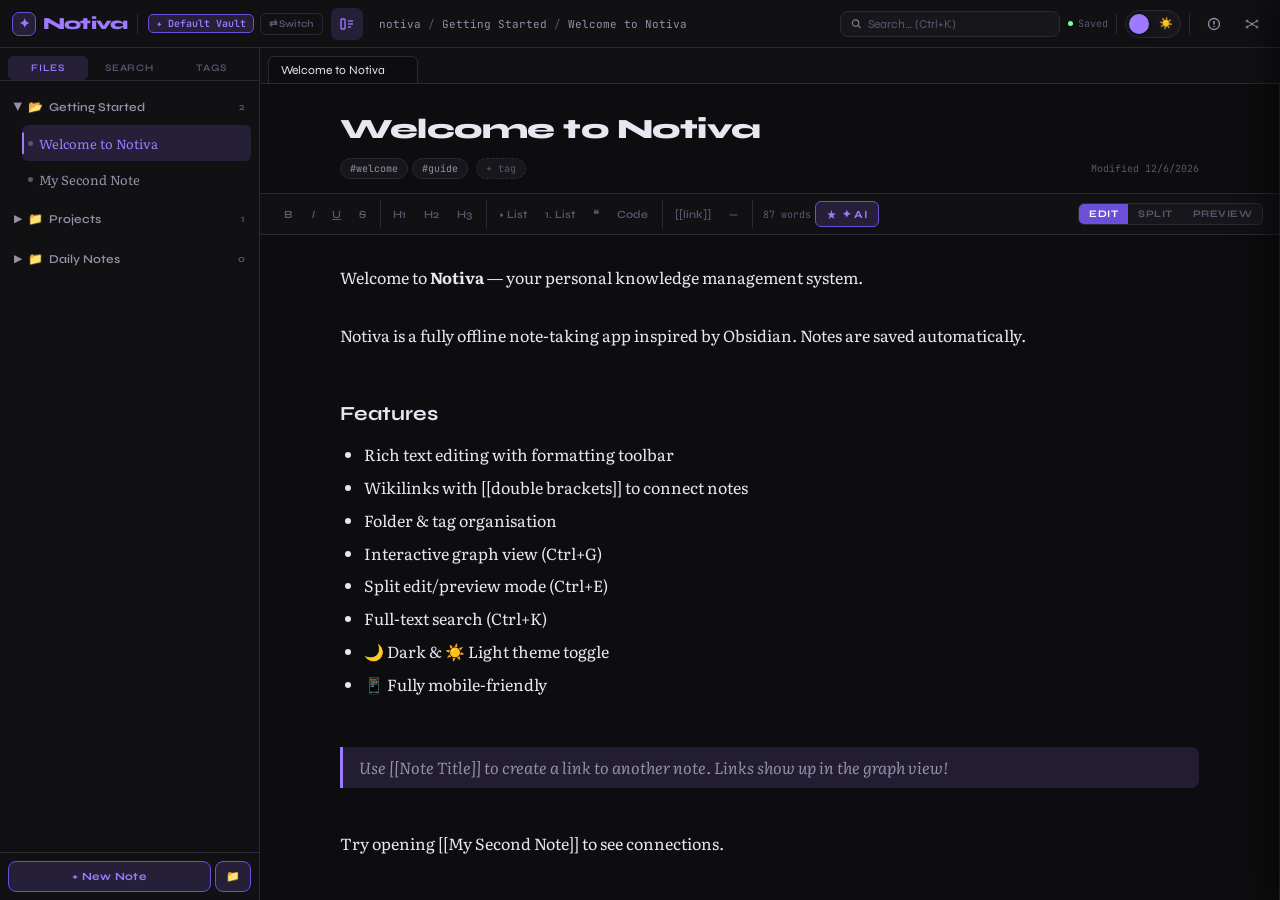
==== commit e5476c02: "commit_9" ====
--- a/index.html
+++ b/index.html
@@ -2,7 +2,7 @@
 <html lang="en" data-theme="dark">
 <head>
 <meta charset="UTF-8">
-<meta name="viewport" content="width=device-width, initial-scale=1.0, viewport-fit=cover">
+<meta name="viewport" content="width=device-width, initial-scale=1.0, maximum-scale=1.0, user-scalable=no, viewport-fit=cover">
 <meta name="description" content="Notiva — Your graph-based second brain. Offline-first note-taking.">
 <meta name="theme-color" content="#111114" id="meta-theme-color">
 <title>Notiva — Your Second Brain</title>
@@ -84,6 +84,10 @@
    layout.css — Page structure and layout
    ============================================= */
 
+html {
+  -webkit-text-size-adjust: 100%;
+  text-size-adjust: 100%;
+}
 html, body {
   height: 100%;
   height: 100dvh; /* dynamic viewport height for mobile */
@@ -352,25 +356,24 @@
 
 /* ── THEME PILL ── */
 .theme-pill {
-  width: 52px; height: 28px;
+  width: 56px; height: 28px;
   border-radius: 14px;
   border: 1.5px solid var(--border);
   background: var(--bg-tertiary);
   cursor: pointer; position: relative;
   display: flex; align-items: center; padding: 3px;
-  flex-shrink: 0; overflow: hidden;
+  flex-shrink: 0;
   -webkit-tap-highlight-color: transparent;
 }
 .theme-pill-thumb {
   width: 20px; height: 20px; border-radius: 50%;
   background: var(--accent);
   position: absolute; left: 3px;
-  transition: transform 0.3s cubic-bezier(0.34,1.4,0.64,1), background 0.2s ease;
-  box-shadow: 0 2px 6px var(--shadow);
-  will-change: transform;
+  transition: transform 0.32s cubic-bezier(0.34,1.56,0.64,1), background 0.22s ease;
+  box-shadow: 0 2px 8px var(--shadow);
 }
 [data-theme="light"] .theme-pill-thumb {
-  transform: translateX(23px);
+  transform: translateX(27px);
   background: var(--gold);
 }
 .theme-pill-bg {
@@ -560,7 +563,7 @@
   width: 100%; background: var(--bg-tertiary);
   border: 1px solid var(--border); border-radius: 8px;
   padding: 11px 14px; color: var(--text-primary);
-  font-family: 'Literata', serif; font-size: 15px;
+  font-family: 'Literata', serif; font-size: 16px;
   outline: none; margin-bottom: 12px;
   -webkit-appearance: none;
 }
@@ -902,21 +905,25 @@
 /* Mobile search bar */
 .mobile-search-bar {
   display: none;
+  position: fixed;
+  top: 50px; left: 0; right: 0;
+  z-index: 360;
   align-items: center; gap: 8px;
-  padding: 8px 12px;
+  padding: 10px 14px;
   background: var(--bg-secondary);
   border-bottom: 1px solid var(--border);
-  flex-shrink: 0;
+  box-shadow: 0 4px 16px var(--shadow-lg);
 }
 .mobile-search-bar input {
   flex: 1; background: none; border: none; outline: none;
   color: var(--text-primary);
-  font-family: 'Syne', sans-serif; font-size: 14px;
+  font-family: 'Syne', sans-serif; font-size: 16px;
 }
 .mobile-search-bar input::placeholder { color: var(--text-muted); }
 .mobile-search-bar button {
   background: none; border: none; color: var(--text-muted);
-  font-size: 14px; cursor: pointer; padding: 4px;
+  font-size: 14px; cursor: pointer; padding: 6px;
+  -webkit-tap-highlight-color: transparent;
 }
 .mobile-search-bar.visible { display: flex; }
 
@@ -1127,57 +1134,23 @@
   .vault-screen { padding-top: 0; }
   .vault-card { padding: 12px 14px; }
 
-  /* ── Theme pill on mobile ── */
-  .theme-pill { width: 52px; height: 28px; }
-
-  /* ── AI panel back button (mobile) ── */
-  .ai-panel-back {
-    width: 36px; height: 36px; border-radius: 9px; border: none;
-    background: var(--bg-hover); color: var(--text-secondary);
-    cursor: pointer; display: flex; align-items: center; justify-content: center;
-    flex-shrink: 0; -webkit-tap-highlight-color: transparent;
-    margin-right: 2px;
-  }
-  .ai-panel-back:active { background: var(--accent-glow); color: var(--accent); transform: scale(0.92); }
-
-  /* ── Panel back button (graph, etc.) ── */
-  .panel-back-btn {
-    width: 36px; height: 36px; border-radius: 9px; border: none;
-    background: transparent; color: var(--text-secondary);
-    cursor: pointer; display: flex; align-items: center; justify-content: center;
-    flex-shrink: 0; -webkit-tap-highlight-color: transparent;
-  }
-  .panel-back-btn:active { background: var(--bg-hover); transform: scale(0.92); }
-
-  /* ── Right panel drag handle ── */
-  .panel-drag-handle {
-    width: 40px; height: 4px; border-radius: 2px;
-    background: var(--border);
-    margin: 10px auto 6px; cursor: pointer; flex-shrink: 0;
-  }
-  .panel-drag-handle:active { background: var(--accent-dim); }
-
-  /* ── Sidebar drawer header ── */
-  .sidebar-top-row {
-    display: flex; align-items: center; justify-content: space-between;
-    padding: 14px 14px 8px; flex-shrink: 0;
-    border-bottom: 1px solid var(--border);
-  }
-  .sidebar-drawer-title {
-    font-family: 'Syne', sans-serif; font-size: 15px; font-weight: 800;
-    color: var(--text-primary); letter-spacing: -0.3px;
-  }
-  .sidebar-close-btn {
-    width: 32px; height: 32px; border-radius: 8px; border: none;
-    background: var(--bg-hover); color: var(--text-muted);
-    cursor: pointer; display: flex; align-items: center; justify-content: center;
-    font-size: 14px; -webkit-tap-highlight-color: transparent;
-  }
-  .sidebar-close-btn:active { background: var(--accent-glow); color: var(--accent); }
-
-  /* ── Key input: larger on mobile ── */
-  .ai-key-input { font-size: 14px; padding: 12px; }
-  .ai-key-save  { padding: 11px 16px; font-size: 13px; }
+  /* ── Theme pill ── */
+  .theme-pill { width: 48px; height: 26px; }
+
+  /* ── CRITICAL: All inputs must be >= 16px to prevent iOS auto-zoom ── */
+  input, textarea, select,
+  .modal-input, .modal-select,
+  .note-title-input,
+  .ai-key-input, .ai-chat-input,
+  .vault-form-input, .vault-pw-input,
+  .topbar-search input,
+  .mobile-search-bar input,
+  #side-search, #global-search,
+  #new-vault-name, #new-vault-pw, #new-vault-pw2,
+  #new-note-name, #new-folder-name, #new-tag-val, #rename-val,
+  #mobile-search-input, #ai-key-input, #ai-chat-input {
+    font-size: 16px !important;
+  }
 }
 
 /* ─────────────────────────────────────────
@@ -1187,7 +1160,7 @@
   .topbar { gap: 4px; }
   .logo-gem { display: none; }
   .logo-text { font-size: 15px; }
-  .theme-pill { width: 52px; height: 26px; }
+  .theme-pill { width: 44px; }
   .theme-pill-bg { font-size: 9px; }
 }
 
@@ -1217,15 +1190,6 @@
 }
 
 /* ─────────────────────────────────────────
-   PANEL NAVIGATION ELEMENTS (mobile-only default hidden)
-───────────────────────────────────────── */
-.ai-panel-back   { display: none; }
-.panel-back-btn  { display: none; }
-.panel-drag-handle { display: none; }
-.sidebar-top-row { display: none; } /* shown via mobile CSS */
-.sidebar-close-btn { display: none; }
-
-/* ─────────────────────────────────────────
    PRINT
 ───────────────────────────────────────── */
 @media print {
@@ -1486,7 +1450,7 @@
   width: 100%; background: var(--bg-tertiary);
   border: 1px solid var(--border); border-radius: 9px;
   padding: 12px 14px; color: var(--text-primary);
-  font-family: 'Literata', serif; font-size: 15px;
+  font-family: 'Literata', serif; font-size: 16px;
   outline: none; -webkit-appearance: none;
 }
 .vault-form-input:focus { border-color: var(--accent-dim); box-shadow: 0 0 0 2px var(--accent-glow); }
@@ -1679,8 +1643,8 @@
 .ai-key-input {
   flex: 1; background: var(--bg-tertiary); border: 1px solid var(--border);
   border-radius: 8px; padding: 9px 12px; color: var(--text-primary);
-  font-family: 'JetBrains Mono', monospace; font-size: 12px; outline: none;
-  -webkit-appearance: none; letter-spacing: 1px; min-width: 0;
+  font-family: 'JetBrains Mono', monospace; font-size: 14px; outline: none;
+  -webkit-appearance: none; letter-spacing: 0.5px; min-width: 0;
 }
 .ai-key-input:focus { border-color: var(--accent-dim); box-shadow: 0 0 0 2px var(--accent-glow); }
 .ai-key-eye {
@@ -1825,7 +1789,7 @@
 .ai-chat-input {
   flex: 1; background: var(--bg-tertiary); border: 1px solid var(--border);
   border-radius: 10px; padding: 9px 12px; color: var(--text-primary);
-  font-family: 'Literata', serif; font-size: 14px; outline: none;
+  font-family: 'Literata', serif; font-size: 16px; outline: none;
   resize: none; min-height: 38px; max-height: 110px; line-height: 1.5;
   -webkit-appearance: none;
 }
@@ -1909,10 +1873,6 @@
 
   <!-- SIDEBAR -->
   <aside class="sidebar" id="sidebar">
-    <div class="sidebar-top-row mobile-only">
-      <span class="sidebar-drawer-title">Notes</span>
-      <button class="sidebar-close-btn" onclick="closeMobileSidebar()" title="Close" aria-label="Close sidebar">✕</button>
-    </div>
     <div class="sidebar-tabs">
       <button class="sidebar-tab active" onclick="switchSideTab('files',this)">Files</button>
       <button class="sidebar-tab" onclick="switchSideTab('search',this)">Search</button>
@@ -1922,7 +1882,7 @@
       <div id="tab-files"></div>
       <div id="tab-search" style="display:none">
         <div style="padding:6px 0">
-          <input type="search" id="side-search" class="modal-input" style="margin-bottom:8px;font-size:13px" placeholder="Search or #tag…" autocomplete="off">
+          <input type="search" id="side-search" class="modal-input" style="margin-bottom:8px;" placeholder="Search or #tag…" autocomplete="off">
           <div id="search-results"></div>
         </div>
       </div>
@@ -2015,12 +1975,9 @@
       <!-- GRAPH PANEL (right side, alongside note) -->
       <div class="graph-panel hidden" id="graph-panel">
         <div class="graph-panel-header">
-          <button class="panel-back-btn mobile-only" onclick="hideGraph();mobileSwitchView('editor')" title="Back" aria-label="Back">
-            <svg width="18" height="18" viewBox="0 0 18 18" fill="none"><path d="M11 4L6 9l5 5" stroke="currentColor" stroke-width="2" stroke-linecap="round" stroke-linejoin="round"/></svg>
-          </button>
           <span class="graph-panel-title">✦ Graph</span>
           <span class="graph-panel-sub" id="graph-panel-sub">all connections</span>
-          <button class="graph-panel-close desktop-only" onclick="hideGraph()" title="Close graph">✕</button>
+          <button class="graph-panel-close" onclick="hideGraph()" title="Close graph">✕</button>
         </div>
         <div class="graph-container" id="graph-container" style="flex:1;overflow:hidden;position:relative">
           <canvas id="graph-canvas"></canvas>
@@ -2030,7 +1987,6 @@
 
       <!-- Right Panel -->
       <aside class="right-panel collapsed" id="right-panel">
-        <div class="panel-drag-handle mobile-only" onclick="closeMobilePanel();mobileSwitchView('editor')" title="Close"></div>
         <div class="panel-tabs">
           <button class="ptab active" onclick="switchPanelTab('info',this)">Info</button>
           <button class="ptab" onclick="switchPanelTab('links',this)">Links</button>
@@ -2044,21 +2000,15 @@
 
 </div><!-- /workspace -->
 
-<!-- AI backdrop (mobile) -->
-<div id="ai-backdrop" style="display:none;position:fixed;inset:0;z-index:499;background:rgba(0,0,0,0.4);backdrop-filter:blur(1px)" onclick="closeAIPanel()"></div>
-
 <!-- AI PANEL -->
 <div class="ai-panel" id="ai-panel">
 
   <!-- Header -->
   <div class="ai-panel-header">
-    <button class="ai-panel-back mobile-only" onclick="closeAIPanel()" title="Back" aria-label="Back">
-      <svg width="18" height="18" viewBox="0 0 18 18" fill="none"><path d="M11 4L6 9l5 5" stroke="currentColor" stroke-width="2" stroke-linecap="round" stroke-linejoin="round"/></svg>
-    </button>
-    <div class="ai-header-icon desktop-only">✦</div>
+    <div class="ai-header-icon">✦</div>
     <div class="ai-panel-title">Notiva AI</div>
     <button class="ai-panel-key-btn" id="ai-key-icon-btn" onclick="toggleAIKeyPanel()" title="API Key settings">🔑</button>
-    <button class="ai-panel-close desktop-only" onclick="closeAIPanel()" title="Close">✕</button>
+    <button class="ai-panel-close" onclick="closeAIPanel()" title="Close">✕</button>
   </div>
 
   <!-- Key section (collapsed by default) -->
@@ -4293,7 +4243,6 @@
   aiKeyPanelOpen = false;
   const ks = document.getElementById('ai-key-section');
   if (ks) ks.style.display = 'none';
-  // No backdrop on mobile since it's full-screen
 }
 
 function closeAIPanel() {
@@ -4586,233 +4535,6 @@
   updateAIKeyUI();
 });
 
-
-
-// ══════════════════════════════════════════════════════════════
-//  MOBILE GESTURES & UX POLISH
-// ══════════════════════════════════════════════════════════════
-
-(function() {
-  // ── Swipe-down to close bottom sheets ──────────────────────
-  function addSwipeDownClose(el, closeFn, threshold = 80) {
-    if (!el) return;
-    let startY = 0, startX = 0, dragging = false;
-    el.addEventListener('touchstart', function(e) {
-      startY = e.touches[0].clientY;
-      startX = e.touches[0].clientX;
-      dragging = true;
-      el.style.transition = 'none';
-    }, { passive: true });
-    el.addEventListener('touchmove', function(e) {
-      if (!dragging) return;
-      const dy = e.touches[0].clientY - startY;
-      const dx = e.touches[0].clientX - startX;
-      if (dy > 0 && Math.abs(dy) > Math.abs(dx)) {
-        el.style.transform = 'translateY(' + dy + 'px)';
-      }
-    }, { passive: true });
-    el.addEventListener('touchend', function(e) {
-      dragging = false;
-      const dy = e.changedTouches[0].clientY - startY;
-      el.style.transition = '';
-      if (dy > threshold) {
-        closeFn();
-      } else {
-        el.style.transform = '';
-      }
-    }, { passive: true });
-  }
-
-  // ── Swipe-right to close side panels (AI, sidebar) ─────────
-  function addSwipeRightClose(el, closeFn, threshold = 80) {
-    if (!el) return;
-    let startX = 0, startY = 0, dragging = false;
-    el.addEventListener('touchstart', function(e) {
-      startX = e.touches[0].clientX;
-      startY = e.touches[0].clientY;
-      dragging = true;
-      el.style.transition = 'none';
-    }, { passive: true });
-    el.addEventListener('touchmove', function(e) {
-      if (!dragging) return;
-      const dx = e.touches[0].clientX - startX;
-      const dy = e.touches[0].clientY - startY;
-      if (dx > 0 && Math.abs(dx) > Math.abs(dy)) {
-        el.style.transform = 'translateX(' + dx + 'px)';
-      }
-    }, { passive: true });
-    el.addEventListener('touchend', function(e) {
-      dragging = false;
-      const dx = e.changedTouches[0].clientX - startX;
-      el.style.transition = '';
-      if (dx > threshold) {
-        closeFn();
-        el.style.transform = '';
-      } else {
-        el.style.transform = '';
-      }
-    }, { passive: true });
-  }
-
-  // ── Swipe-left to close left-side drawer (sidebar) ─────────
-  function addSwipeLeftClose(el, closeFn, threshold = 80) {
-    if (!el) return;
-    let startX = 0, startY = 0, dragging = false;
-    el.addEventListener('touchstart', function(e) {
-      startX = e.touches[0].clientX;
-      startY = e.touches[0].clientY;
-      dragging = true;
-    }, { passive: true });
-    el.addEventListener('touchmove', function(e) {
-      if (!dragging) return;
-      const dx = e.touches[0].clientX - startX;
-      const dy = e.touches[0].clientY - startY;
-      if (dx < 0 && Math.abs(dx) > Math.abs(dy)) {
-        const clamped = Math.max(dx, -300);
-        el.style.transition = 'none';
-        el.style.transform = 'translateX(' + clamped + 'px)';
-      }
-    }, { passive: true });
-    el.addEventListener('touchend', function(e) {
-      dragging = false;
-      const dx = e.changedTouches[0].clientX - startX;
-      el.style.transition = '';
-      el.style.transform = '';
-      if (dx < -threshold) closeFn();
-    }, { passive: true });
-  }
-
-  // ── Wire everything up once DOM is ready ────────────────────
-  document.addEventListener('DOMContentLoaded', function() {
-    if (!isMobile || typeof isMobile !== 'function') return;
-
-    // Right panel (bottom sheet) — swipe down
-    const rightPanel = document.getElementById('right-panel');
-    addSwipeDownClose(rightPanel, function() {
-      closeMobilePanel();
-      mobileSwitchView('editor');
-    });
-
-    // AI panel (right slide) — swipe right to dismiss
-    const aiPanel = document.getElementById('ai-panel');
-    addSwipeRightClose(aiPanel, function() {
-      closeAIPanel();
-      if (typeof mobileView !== 'undefined' && isMobile()) {
-        const mbn = document.getElementById('mbn-editor');
-        if (mbn) {
-          document.querySelectorAll('.mbn-btn').forEach(b => b.classList.remove('active'));
-          mbn.classList.add('active');
-        }
-      }
-    });
-
-    // Sidebar (left drawer) — swipe left to dismiss
-    const sidebar = document.getElementById('sidebar');
-    addSwipeLeftClose(sidebar, function() {
-      closeMobileSidebar();
-      if (isMobile()) {
-        const mbn = document.getElementById('mbn-notes');
-        if (mbn) {
-          document.querySelectorAll('.mbn-btn').forEach(b => b.classList.remove('active'));
-          // don't set active on notes since we closed it
-          const editorBtn = document.getElementById('mbn-editor');
-          if (editorBtn) editorBtn.classList.add('active');
-        }
-      }
-    });
-
-    // Backdrop tap to close sidebar
-    const overlay = document.getElementById('sidebar-overlay');
-    if (overlay) {
-      overlay.addEventListener('click', function() {
-        closeMobileSidebar();
-        if (isMobile()) {
-          document.querySelectorAll('.mbn-btn').forEach(b => b.classList.remove('active'));
-          const editorBtn = document.getElementById('mbn-editor');
-          if (editorBtn) editorBtn.classList.add('active');
-        }
-      });
-    }
-
-    // Backdrop tap to close AI panel on mobile (tap outside)
-    // We'll add a transparent overlay behind AI panel on mobile
-    const aiBackdrop = document.getElementById('ai-backdrop');
-    if (aiBackdrop) {
-      aiBackdrop.addEventListener('click', function() {
-        if (isMobile()) closeAIPanel();
-      });
-    }
-
-    // Double-tap toolbar to show search (mobile UX)
-    // Long-press on note title to rename
-    const noteTitleEl = document.getElementById('note-title');
-    if (noteTitleEl) {
-      let longPressTimer;
-      noteTitleEl.addEventListener('touchstart', function() {
-        longPressTimer = setTimeout(function() {
-          // Trigger rename via select-all
-          noteTitleEl.select && noteTitleEl.select();
-        }, 600);
-      }, { passive: true });
-      noteTitleEl.addEventListener('touchend', function() {
-        clearTimeout(longPressTimer);
-      }, { passive: true });
-    }
-
-    // Haptic feedback helper (if supported)
-    window.haptic = function(type) {
-      if (navigator.vibrate) {
-        if (type === 'light') navigator.vibrate(10);
-        else if (type === 'medium') navigator.vibrate(20);
-        else if (type === 'heavy') navigator.vibrate([30, 10, 30]);
-      }
-    };
-
-    // Add haptic to bottom nav buttons
-    document.querySelectorAll('.mbn-btn').forEach(function(btn) {
-      btn.addEventListener('touchstart', function() { window.haptic('light'); }, { passive: true });
-    });
-
-    // Add haptic to AI quick action buttons
-    document.querySelectorAll('.ai-quick-btn').forEach(function(btn) {
-      btn.addEventListener('touchstart', function() { window.haptic('light'); }, { passive: true });
-    });
-
-  });
-
-  // ── closeAIPanel update: also reset bottom nav active state on mobile ──────
-  const _origCloseAI = window.closeAIPanel;
-  if (typeof _origCloseAI === 'function') {
-    window.closeAIPanel = function() {
-      _origCloseAI();
-      if (typeof isMobile === 'function' && isMobile()) {
-        const aiPanel = document.getElementById('ai-panel');
-        if (aiPanel) aiPanel.style.transform = '';
-        // Update bottom nav
-        const mbnAI = document.getElementById('mbn-ai');
-        if (mbnAI) mbnAI.classList.remove('active');
-        const mbnEditor = document.getElementById('mbn-editor');
-        if (mbnEditor) mbnEditor.classList.add('active');
-      }
-    };
-  }
-
-  // ── hideGraph update: reset bottom nav on mobile ─────────────────────────
-  const _origHideGraph = window.hideGraph;
-  if (typeof _origHideGraph === 'function') {
-    window.hideGraph = function() {
-      _origHideGraph();
-      if (typeof isMobile === 'function' && isMobile()) {
-        const mbnGraph = document.getElementById('mbn-graph');
-        if (mbnGraph) mbnGraph.classList.remove('active');
-        const mbnEditor = document.getElementById('mbn-editor');
-        if (mbnEditor) mbnEditor.classList.add('active');
-      }
-    };
-  }
-
-})();
-
 </script>
 </body>
 </html>
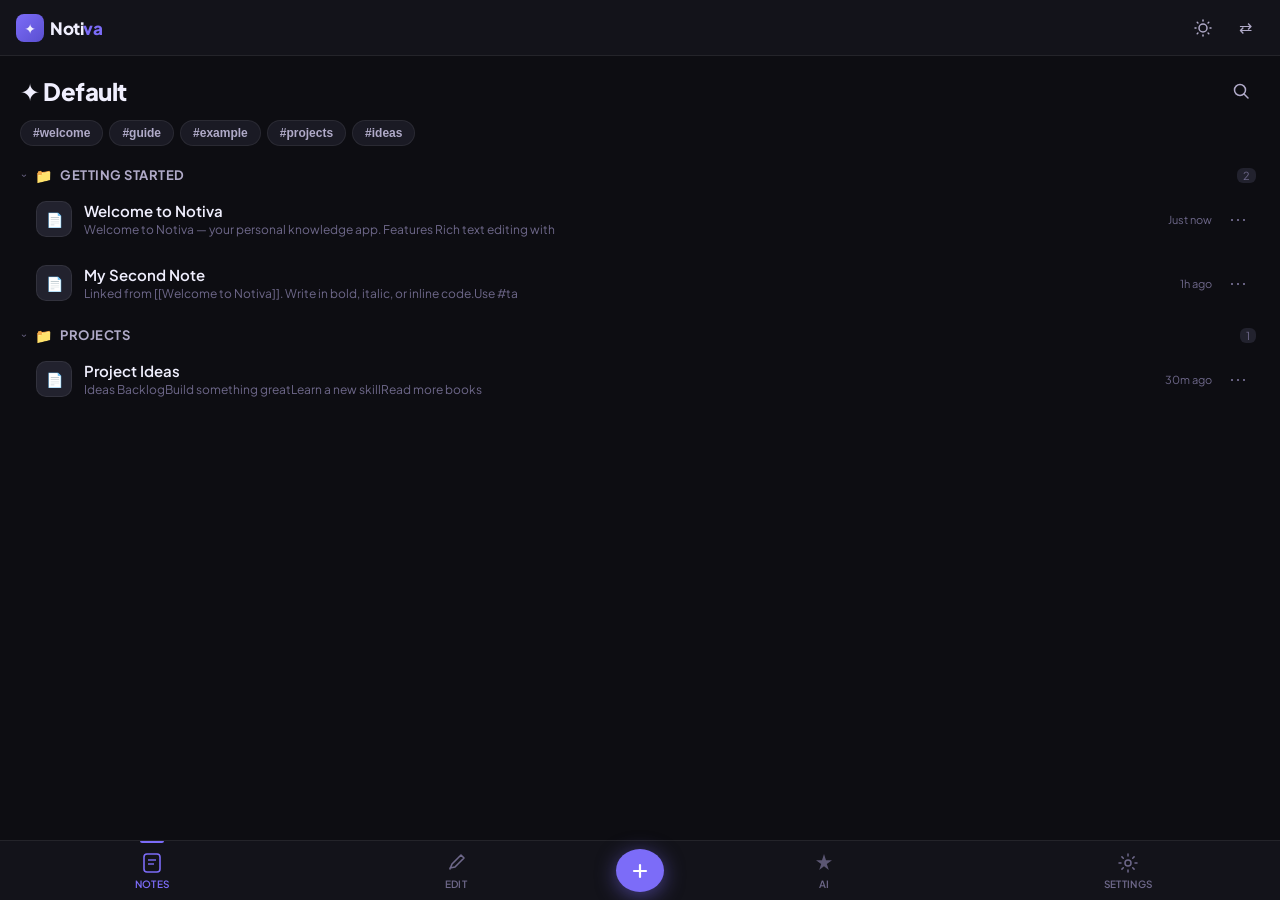
==== commit 8690f022: "commit_10" ====
--- a/index.html
+++ b/index.html
@@ -3,2188 +3,1092 @@
 <head>
 <meta charset="UTF-8">
 <meta name="viewport" content="width=device-width, initial-scale=1.0, maximum-scale=1.0, user-scalable=no, viewport-fit=cover">
-<meta name="description" content="Notiva — Your graph-based second brain. Offline-first note-taking.">
-<meta name="theme-color" content="#111114" id="meta-theme-color">
-<title>Notiva — Your Second Brain</title>
-<link rel="icon" type="image/svg+xml" href="data:image/svg+xml,%3Csvg xmlns='http://www.w3.org/2000/svg' viewBox='0 0 32 32'%3E%3Crect width='32' height='32' rx='8' fill='%236b4fd8'/%3E%3Ctext x='50%25' y='50%25' dominant-baseline='central' text-anchor='middle' font-size='20' fill='white'%3E%E2%9C%A6%3C/text%3E%3C/svg%3E">
+<meta name="apple-mobile-web-app-capable" content="yes">
+<meta name="apple-mobile-web-app-status-bar-style" content="black-translucent">
+<meta name="apple-mobile-web-app-title" content="Notiva">
+<meta name="mobile-web-app-capable" content="yes">
+<meta name="theme-color" content="#0d0d12" id="meta-theme-color">
+<title>Notiva</title>
+<link rel="manifest" href="manifest.json">
+<link rel="apple-touch-icon" href="assets/icons/icon-192.png">
+<link rel="icon" type="image/svg+xml" href="data:image/svg+xml,%3Csvg xmlns='http://www.w3.org/2000/svg' viewBox='0 0 32 32'%3E%3Crect width='32' height='32' rx='8' fill='%236b4fd8'/%3E%3Ctext x='50%25' y='54%25' dominant-baseline='central' text-anchor='middle' font-size='18' fill='white'%3E%E2%9C%A6%3C/text%3E%3C/svg%3E">
 <link rel="preconnect" href="https://fonts.googleapis.com">
-<link href="https://fonts.googleapis.com/css2?family=Literata:ital,wght@0,300;0,400;0,500;0,700;1,400&family=JetBrains+Mono:wght@300;400;500&family=Syne:wght@400;600;700;800&display=swap" rel="stylesheet">
+<link href="https://fonts.googleapis.com/css2?family=Plus+Jakarta+Sans:ital,wght@0,300;0,400;0,500;0,600;0,700;0,800;1,400&family=Instrument+Serif:ital@0;1&family=JetBrains+Mono:wght@400;500&display=swap" rel="stylesheet">
 <style>
-/* =============================================
-   theme.css — CSS custom properties
-   Dark and Light theme tokens
-   ============================================= */
-
-:root,
+/* ════════════════════════════════════════════════════════════
+   NOTIVA MOBILE APP — Complete redesign for mobile-first use
+   ════════════════════════════════════════════════════════════ */
+
+/* ── Reset ── */
+*, *::before, *::after {
+  box-sizing: border-box; margin: 0; padding: 0;
+  -webkit-tap-highlight-color: transparent;
+}
+html {
+  -webkit-text-size-adjust: 100%; text-size-adjust: 100%;
+  font-size: 16px;
+}
+html, body { height: 100%; height: 100dvh; overflow: hidden; }
+
+/* ── Design Tokens ── */
+:root {
+  /* Brand */
+  --accent:        #7c6cf8;
+  --accent-dim:    rgba(124,108,248,0.35);
+  --accent-glow:   rgba(124,108,248,0.10);
+  --accent-2:      #e879a0;
+  --accent-3:      #5bc8f5;
+  --accent-4:      #6effa0;
+
+  /* Typography */
+  --font-ui:       'Plus Jakarta Sans', system-ui, sans-serif;
+  --font-body:     'Instrument Serif', Georgia, serif;
+  --font-mono:     'JetBrains Mono', monospace;
+
+  /* Safe areas */
+  --sat: env(safe-area-inset-top, 0px);
+  --sab: env(safe-area-inset-bottom, 0px);
+  --sal: env(safe-area-inset-left, 0px);
+  --sar: env(safe-area-inset-right, 0px);
+
+  /* Nav heights */
+  --topbar-h: 56px;
+  --nav-h: 60px;
+  --nav-total: calc(var(--nav-h) + var(--sab));
+}
+
 [data-theme="dark"] {
-  --bg-primary:    #0d0d0f;
-  --bg-secondary:  #111114;
-  --bg-tertiary:   #17171b;
-  --bg-hover:      #1e1e24;
-  --bg-active:     #252530;
-  --border:        #2a2a35;
-  --text-primary:  #e8e6f0;
-  --text-secondary:#9490a8;
-  --text-muted:    #5a5670;
-  --accent:        #9d7aff;
-  --accent-dim:    #6b4fd8;
-  --accent-glow:   rgba(157,122,255,0.15);
-  --accent-2:      #ff7ab8;
-  --accent-3:      #7ae8ff;
-  --accent-4:      #7aff9d;
-  --gold:          #ffd97a;
-  --shadow:        rgba(0,0,0,0.45);
-  --shadow-lg:     rgba(0,0,0,0.65);
-  --code-bg:       #17171b;
-  --scrollbar:     #2a2a35;
-  --tab-border:    #0d0d0f;
-}
-
+  --bg-0:    #0d0d12;
+  --bg-1:    #13131a;
+  --bg-2:    #1a1a24;
+  --bg-3:    #22222e;
+  --bg-4:    #2a2a38;
+  --border:  rgba(255,255,255,0.07);
+  --border2: rgba(255,255,255,0.12);
+  --text-1:  #f0effe;
+  --text-2:  #b0aac8;
+  --text-3:  #6e688a;
+  --shadow:  rgba(0,0,0,0.6);
+  --code-bg: rgba(124,108,248,0.08);
+  --overlay: rgba(0,0,0,0.7);
+}
 [data-theme="light"] {
-  --bg-primary:    #f4f3f8;
-  --bg-secondary:  #ffffff;
-  --bg-tertiary:   #eceaf3;
-  --bg-hover:      #e4e1f0;
-  --bg-active:     #d8d4ec;
-  --border:        #d4d0e8;
-  --text-primary:  #1a1825;
-  --text-secondary:#4e4868;
-  --text-muted:    #9490a8;
-  --accent:        #6b4fd8;
-  --accent-dim:    #5038c0;
-  --accent-glow:   rgba(107,79,216,0.12);
-  --accent-2:      #c84090;
-  --accent-3:      #0e8aaa;
-  --accent-4:      #1a9850;
-  --gold:          #a07800;
-  --shadow:        rgba(0,0,0,0.10);
-  --shadow-lg:     rgba(0,0,0,0.20);
-  --code-bg:       #eceaf3;
-  --scrollbar:     #ccc8dc;
-  --tab-border:    #f4f3f8;
-}
-
-/* Apply smooth transitions on theme change */
-*,
-*::before,
-*::after {
-  box-sizing: border-box;
-  margin: 0;
-  padding: 0;
-  transition:
-    background-color 0.22s ease,
-    border-color 0.22s ease,
-    color 0.22s ease,
-    box-shadow 0.22s ease;
-}
-
-/* Prevent transition on page load */
-.no-transition * { transition: none !important; }
-/* =============================================
-   layout.css — Page structure and layout
-   ============================================= */
-
-html {
-  -webkit-text-size-adjust: 100%;
-  text-size-adjust: 100%;
-}
-html, body {
-  height: 100%;
-  height: 100dvh; /* dynamic viewport height for mobile */
-}
-
+  --bg-0:    #f2f0fb;
+  --bg-1:    #ffffff;
+  --bg-2:    #f8f7fe;
+  --bg-3:    #edeaf8;
+  --bg-4:    #e4e0f5;
+  --border:  rgba(0,0,0,0.07);
+  --border2: rgba(0,0,0,0.12);
+  --text-1:  #1a1728;
+  --text-2:  #4a4568;
+  --text-3:  #8e88aa;
+  --shadow:  rgba(100,90,150,0.15);
+  --code-bg: rgba(124,108,248,0.06);
+  --overlay: rgba(0,0,0,0.4);
+}
+
+/* ── App shell ── */
 body {
-  background: var(--bg-primary);
-  color: var(--text-primary);
-  font-family: 'Literata', Georgia, serif;
-  overflow: hidden;
+  background: var(--bg-0);
+  color: var(--text-1);
+  font-family: var(--font-ui);
   display: flex;
   flex-direction: column;
-}
-
-/* ── TOP BAR ── */
+  position: fixed; inset: 0;
+}
+
+/* ════════════════════════════════════════════
+   VAULT SCREEN
+   ════════════════════════════════════════════ */
+.vault-screen {
+  position: fixed; inset: 0;
+  display: flex; flex-direction: column;
+  align-items: center; justify-content: center;
+  background: var(--bg-0);
+  z-index: 900;
+  padding: calc(var(--sat) + 20px) 24px calc(var(--sab) + 20px);
+  gap: 0;
+  overflow-y: auto;
+}
+.vault-screen.hidden { display: none !important; }
+
+.vault-hero {
+  display: flex; flex-direction: column; align-items: center;
+  gap: 8px; margin-bottom: 32px;
+}
+.vault-hero-gem {
+  width: 64px; height: 64px; border-radius: 20px;
+  background: linear-gradient(135deg, var(--accent), #5a4fd0);
+  display: flex; align-items: center; justify-content: center;
+  font-size: 28px;
+  box-shadow: 0 12px 40px rgba(124,108,248,0.4);
+  margin-bottom: 4px;
+}
+.vault-hero-title {
+  font-family: var(--font-ui); font-size: 32px; font-weight: 800;
+  color: var(--text-1); letter-spacing: -1px;
+}
+.vault-hero-title span { color: var(--accent); }
+.vault-hero-sub {
+  font-size: 14px; color: var(--text-3); font-weight: 400;
+}
+
+.vault-container {
+  width: 100%; max-width: 400px;
+  display: flex; flex-direction: column; gap: 12px;
+}
+.vault-section-label {
+  font-size: 11px; font-weight: 700; color: var(--text-3);
+  text-transform: uppercase; letter-spacing: 1px;
+  padding: 0 4px; margin-bottom: -4px;
+}
+.vault-list { display: flex; flex-direction: column; gap: 8px; }
+
+.vault-card {
+  display: flex; align-items: center; gap: 14px;
+  background: var(--bg-1); border: 1px solid var(--border);
+  border-radius: 16px; padding: 16px;
+  cursor: pointer;
+  transition: all 0.15s ease !important;
+  position: relative; overflow: hidden;
+}
+.vault-card::before {
+  content: ''; position: absolute; inset: 0;
+  background: linear-gradient(135deg, var(--accent-glow), transparent);
+  opacity: 0; transition: opacity 0.15s !important;
+}
+.vault-card:active::before { opacity: 1; }
+.vault-card:active { transform: scale(0.98); }
+.vault-card-icon {
+  width: 46px; height: 46px; border-radius: 13px;
+  background: var(--accent-glow); border: 1px solid var(--accent-dim);
+  display: flex; align-items: center; justify-content: center;
+  font-size: 22px; flex-shrink: 0;
+}
+.vault-card-body { flex: 1; min-width: 0; }
+.vault-card-name {
+  font-size: 16px; font-weight: 700; color: var(--text-1);
+  white-space: nowrap; overflow: hidden; text-overflow: ellipsis;
+}
+.vault-card-meta { font-size: 12px; color: var(--text-3); margin-top: 2px; }
+.vault-card-right {
+  display: flex; align-items: center; gap: 8px; flex-shrink: 0;
+}
+.vault-card-lock { font-size: 16px; }
+.vault-card-chevron { font-size: 18px; color: var(--text-3); }
+
+.vault-create-btn {
+  display: flex; align-items: center; justify-content: center; gap: 8px;
+  width: 100%; padding: 16px;
+  background: transparent; border: 2px dashed var(--border2);
+  border-radius: 16px; color: var(--text-3);
+  font-family: var(--font-ui); font-size: 15px; font-weight: 600;
+  cursor: pointer;
+  transition: all 0.15s !important;
+}
+.vault-create-btn:active { background: var(--accent-glow); border-color: var(--accent-dim); color: var(--accent); }
+
+/* Vault unlock */
+.vault-unlock-card {
+  width: 100%; max-width: 400px;
+  background: var(--bg-1); border: 1px solid var(--border);
+  border-radius: 24px; padding: 28px 24px;
+  display: flex; flex-direction: column; gap: 16px;
+  align-items: center; text-align: center;
+}
+.vault-unlock-icon { font-size: 44px; }
+.vault-unlock-name { font-size: 22px; font-weight: 800; color: var(--text-1); }
+.vault-unlock-hint { font-size: 14px; color: var(--text-3); }
+.vault-pw-input {
+  width: 100%; background: var(--bg-2); border: 1.5px solid var(--border2);
+  border-radius: 14px; padding: 15px 18px;
+  color: var(--text-1); font-family: var(--font-mono); font-size: 18px;
+  outline: none; text-align: center; letter-spacing: 4px;
+  -webkit-appearance: none;
+}
+.vault-pw-input:focus { border-color: var(--accent); box-shadow: 0 0 0 3px var(--accent-glow); }
+.vault-pw-input.error {
+  border-color: var(--accent-2);
+  animation: shake 0.35s ease;
+}
+@keyframes shake { 0%,100%{transform:translateX(0)} 25%{transform:translateX(-10px)} 75%{transform:translateX(10px)} }
+.vault-unlock-err { font-size: 12px; color: var(--accent-2); min-height: 16px; }
+.vault-unlock-btns { display: flex; gap: 10px; width: 100%; }
+.vault-back-btn {
+  flex: 0 0 auto; padding: 14px 18px; border-radius: 13px;
+  background: var(--bg-3); border: 1px solid var(--border);
+  color: var(--text-2); font-family: var(--font-ui);
+  font-size: 15px; font-weight: 600; cursor: pointer;
+}
+.vault-open-btn {
+  flex: 1; padding: 14px; border-radius: 13px;
+  background: var(--accent); border: none;
+  color: #fff; font-family: var(--font-ui);
+  font-size: 15px; font-weight: 700; cursor: pointer;
+}
+.vault-open-btn:active { opacity: 0.85; }
+
+/* Vault create form */
+.vault-form-card {
+  width: 100%; max-width: 400px;
+  background: var(--bg-1); border: 1px solid var(--border);
+  border-radius: 24px; padding: 24px 20px;
+  display: flex; flex-direction: column; gap: 14px;
+}
+.vault-form-title {
+  font-size: 20px; font-weight: 800; color: var(--text-1);
+}
+.vault-form-label {
+  font-size: 11px; font-weight: 700; color: var(--text-3);
+  text-transform: uppercase; letter-spacing: 0.8px;
+  margin-bottom: -8px;
+}
+.vault-form-input {
+  width: 100%; background: var(--bg-2); border: 1.5px solid var(--border);
+  border-radius: 12px; padding: 14px 16px;
+  color: var(--text-1); font-family: var(--font-ui); font-size: 16px;
+  outline: none; -webkit-appearance: none;
+}
+.vault-form-input:focus { border-color: var(--accent); box-shadow: 0 0 0 3px var(--accent-glow); }
+.vault-emoji-row {
+  display: flex; gap: 8px; flex-wrap: wrap;
+}
+.vault-emoji-opt {
+  width: 44px; height: 44px; border-radius: 12px;
+  background: var(--bg-2); border: 1.5px solid var(--border);
+  display: flex; align-items: center; justify-content: center;
+  font-size: 20px; cursor: pointer;
+  transition: all 0.12s !important;
+}
+.vault-emoji-opt.selected {
+  background: var(--accent-glow); border-color: var(--accent);
+}
+.vault-emoji-opt:active { transform: scale(0.9); }
+.vault-pw-toggle {
+  display: flex; align-items: center; gap: 10px;
+  font-size: 14px; color: var(--text-2); cursor: pointer;
+}
+.vault-pw-toggle input[type=checkbox] { accent-color: var(--accent); width: 18px; height: 18px; }
+.vault-hint {
+  font-size: 12px; color: var(--text-3); line-height: 1.5;
+  background: var(--bg-2); border-radius: 10px; padding: 10px 12px;
+}
+.vault-form-err { font-size: 12px; color: var(--accent-2); min-height: 16px; }
+
+/* Theme toggle on vault screen */
+.vault-theme-toggle {
+  position: fixed; top: calc(var(--sat) + 14px); right: 16px; z-index: 10;
+}
+.theme-pill {
+  display: flex; align-items: center;
+  background: var(--bg-2); border: 1px solid var(--border);
+  border-radius: 100px; padding: 3px;
+  cursor: pointer; position: relative;
+  width: 68px; height: 32px; overflow: hidden;
+}
+.theme-pill-icons {
+  display: flex; align-items: center; justify-content: space-around;
+  width: 100%; position: absolute; font-size: 14px;
+  pointer-events: none;
+}
+.theme-pill-thumb {
+  position: absolute; left: 3px; top: 3px;
+  width: 26px; height: 26px; border-radius: 100px;
+  background: var(--accent); transition: left 0.22s cubic-bezier(0.4,0,0.2,1) !important;
+}
+[data-theme="light"] .theme-pill-thumb { left: calc(100% - 29px); }
+
+/* ════════════════════════════════════════════
+   MAIN APP SHELL
+   ════════════════════════════════════════════ */
+.app {
+  display: none; flex-direction: column;
+  height: 100dvh; width: 100%;
+  position: relative; overflow: hidden;
+}
+.app.visible { display: flex; }
+
+/* ── Top Bar ── */
 .topbar {
-  height: 48px;
-  background: var(--bg-secondary);
+  display: flex; align-items: center;
+  height: calc(var(--topbar-h) + var(--sat));
+  padding-top: var(--sat);
+  padding-left: calc(16px + var(--sal));
+  padding-right: calc(16px + var(--sar));
+  gap: 10px;
+  background: var(--bg-1);
   border-bottom: 1px solid var(--border);
-  display: flex;
-  align-items: center;
-  padding: 0 12px;
-  gap: 8px;
   flex-shrink: 0;
-  z-index: 200;
-  /* safe area for notch */
-  padding-left: max(12px, env(safe-area-inset-left));
-  padding-right: max(12px, env(safe-area-inset-right));
-}
-
+  z-index: 100;
+}
 .topbar-logo {
-  font-family: 'Syne', sans-serif;
-  font-weight: 800;
-  font-size: 17px;
-  color: var(--accent);
-  letter-spacing: -0.8px;
-  display: flex;
-  align-items: center;
-  gap: 7px;
-  user-select: none;
+  display: flex; align-items: center; gap: 6px; flex-shrink: 0;
+}
+.topbar-gem {
+  width: 28px; height: 28px; border-radius: 8px;
+  background: linear-gradient(135deg, var(--accent), #5a4fd0);
+  display: flex; align-items: center; justify-content: center;
+  font-size: 14px; flex-shrink: 0;
+}
+.topbar-logo-text {
+  font-size: 17px; font-weight: 800; color: var(--text-1);
+  letter-spacing: -0.5px;
+}
+.topbar-logo-text span { color: var(--accent); }
+
+.topbar-center { flex: 1; min-width: 0; }
+.topbar-note-title {
+  font-size: 15px; font-weight: 600; color: var(--text-1);
+  white-space: nowrap; overflow: hidden; text-overflow: ellipsis;
+  display: none;
+}
+.topbar-note-title.visible { display: block; }
+
+.topbar-actions { display: flex; align-items: center; gap: 4px; flex-shrink: 0; }
+.topbar-btn {
+  width: 38px; height: 38px; border-radius: 10px; border: none;
+  background: transparent; color: var(--text-2);
+  display: flex; align-items: center; justify-content: center;
+  cursor: pointer; font-size: 18px;
+}
+.topbar-btn:active { background: var(--bg-3); }
+.topbar-btn.accent { color: var(--accent); }
+.topbar-save-dot {
+  width: 7px; height: 7px; border-radius: 50%;
+  background: var(--accent-4); opacity: 0;
+  transition: opacity 0.3s !important;
   flex-shrink: 0;
 }
-
-.logo-gem {
-  width: 24px; height: 24px;
-  background: var(--accent-glow);
-  border: 1.5px solid var(--accent-dim);
-  border-radius: 7px;
+.topbar-save-dot.dirty { opacity: 1; }
+
+/* ── Content area ── */
+.content {
+  flex: 1; overflow: hidden; display: flex;
+  flex-direction: column; position: relative;
+}
+
+/* ── Bottom Navigation ── */
+.bottom-nav {
+  display: flex; align-items: stretch;
+  background: var(--bg-1); border-top: 1px solid var(--border);
+  height: var(--nav-total);
+  padding-bottom: var(--sab);
+  flex-shrink: 0; z-index: 100;
+}
+.nav-btn {
+  flex: 1; display: flex; flex-direction: column;
+  align-items: center; justify-content: center;
+  gap: 4px; border: none; background: transparent;
+  color: var(--text-3); cursor: pointer;
+  font-family: var(--font-ui); font-size: 10px; font-weight: 600;
+  letter-spacing: 0.3px; text-transform: uppercase;
+  padding: 8px 0;
+  position: relative;
+  transition: color 0.15s !important;
+}
+.nav-btn svg { flex-shrink: 0; }
+.nav-btn.active { color: var(--accent); }
+.nav-btn.active::before {
+  content: ''; position: absolute; top: 0; left: 50%;
+  transform: translateX(-50%);
+  width: 24px; height: 2px; border-radius: 0 0 2px 2px;
+  background: var(--accent);
+}
+.nav-btn-new {
+  flex: 0 0 64px;
+  position: relative;
+}
+.nav-btn-new-pill {
+  width: 48px; height: 48px; border-radius: 50%;
+  background: var(--accent);
   display: flex; align-items: center; justify-content: center;
-  font-size: 13px;
-}
-
-.topbar-sep {
-  width: 1px; height: 20px;
-  background: var(--border);
-  margin: 0 2px;
+  box-shadow: 0 4px 20px rgba(124,108,248,0.5);
+  transition: transform 0.15s, box-shadow 0.15s !important;
+}
+.nav-btn-new:active .nav-btn-new-pill {
+  transform: scale(0.9);
+  box-shadow: 0 2px 10px rgba(124,108,248,0.3);
+}
+
+/* ════════════════════════════════════════════
+   VIEWS
+   ════════════════════════════════════════════ */
+.view { display: none; flex: 1; overflow: hidden; flex-direction: column; }
+.view.active { display: flex; }
+
+/* ── NOTES VIEW (list) ── */
+.notes-view-header {
+  padding: 16px 20px 10px;
+  display: flex; align-items: center; gap: 12px;
   flex-shrink: 0;
 }
-
-.topbar-crumb {
-  flex: 1;
-  font-family: 'JetBrains Mono', monospace;
-  font-size: 11px;
-  color: var(--text-muted);
-  padding: 0 8px;
-  white-space: nowrap;
-  overflow: hidden;
-  text-overflow: ellipsis;
-}
-.topbar-crumb span { color: var(--text-secondary); }
-
-.topbar-search {
-  display: flex; align-items: center; gap: 6px;
-  background: var(--bg-tertiary);
-  border: 1px solid var(--border);
-  border-radius: 8px;
-  padding: 5px 10px;
-  width: 220px;
-  flex-shrink: 0;
-}
-.topbar-search:focus-within {
-  border-color: var(--accent-dim);
-  box-shadow: 0 0 0 2px var(--accent-glow);
-}
-.topbar-search input {
-  background: none; border: none; outline: none;
-  color: var(--text-primary);
-  font-family: 'Syne', sans-serif;
-  font-size: 12px; width: 100%;
-}
-.topbar-search input::placeholder { color: var(--text-muted); }
-
-.topbar-right {
-  display: flex; align-items: center; gap: 6px;
-  margin-left: auto;
-}
-
-/* ── WORKSPACE ── */
-.workspace {
-  flex: 1;
-  display: flex;
-  overflow: hidden;
+.notes-view-heading {
+  font-size: 24px; font-weight: 800; color: var(--text-1);
+  letter-spacing: -0.5px; flex: 1;
+}
+.search-bar {
+  display: flex; align-items: center; gap: 10px;
+  background: var(--bg-2); border: 1px solid var(--border);
+  border-radius: 14px; padding: 10px 16px;
+  margin: 0 20px 12px; flex-shrink: 0;
+}
+.search-bar svg { flex-shrink: 0; color: var(--text-3); }
+.search-input {
+  flex: 1; background: transparent; border: none; outline: none;
+  color: var(--text-1); font-family: var(--font-ui); font-size: 16px;
+}
+.search-input::placeholder { color: var(--text-3); }
+
+/* Folder/note list */
+.notes-list { flex: 1; overflow-y: auto; padding: 0 16px 8px; }
+.notes-list::-webkit-scrollbar { display: none; }
+
+.folder-section { margin-bottom: 4px; }
+.folder-header {
+  display: flex; align-items: center; gap: 8px;
+  padding: 8px 8px 4px; cursor: pointer;
+  border-radius: 10px;
+}
+.folder-header:active { background: var(--bg-2); }
+.folder-icon { font-size: 14px; color: var(--text-3); }
+.folder-chevron {
+  font-size: 11px; color: var(--text-3);
+  transition: transform 0.2s !important;
+}
+.folder-chevron.open { transform: rotate(90deg); }
+.folder-name {
+  font-size: 13px; font-weight: 700; color: var(--text-2);
+  text-transform: uppercase; letter-spacing: 0.5px; flex: 1;
+}
+.folder-count {
+  font-size: 11px; color: var(--text-3);
+  background: var(--bg-3); border-radius: 6px;
+  padding: 1px 6px;
+}
+.folder-notes { padding-left: 8px; }
+
+.note-item {
+  display: flex; align-items: center; gap: 12px;
+  padding: 13px 12px; border-radius: 14px;
+  cursor: pointer; margin-bottom: 2px;
   position: relative;
-}
-
-/* ── SIDEBAR ── */
-.sidebar {
-  width: 260px;
-  background: var(--bg-secondary);
-  border-right: 1px solid var(--border);
-  display: flex;
-  flex-direction: column;
-  flex-shrink: 0;
-  overflow: hidden;
-  transition: width 0.22s ease;
-}
-.sidebar.collapsed { width: 0; }
-
-.sidebar-header {
-  display: flex; align-items: center;
-  justify-content: space-between;
-  padding: 12px 12px 8px;
-  border-bottom: 1px solid var(--border);
-}
-
-.sidebar-tabs {
-  display: flex;
-  border-bottom: 1px solid var(--border);
-  padding: 8px 8px 0;
-  gap: 2px;
-  flex-shrink: 0;
-}
-.sidebar-tab {
-  flex: 1; padding: 6px 4px;
-  border: none; background: none;
-  color: var(--text-muted);
-  font-family: 'Syne', sans-serif;
-  font-size: 10px; font-weight: 600;
-  letter-spacing: 0.8px; text-transform: uppercase;
-  cursor: pointer; border-radius: 6px;
-}
-.sidebar-tab:hover { color: var(--text-secondary); background: var(--bg-hover); }
-.sidebar-tab.active { color: var(--accent); background: var(--accent-glow); }
-
-.sidebar-content {
-  flex: 1; overflow-y: auto; padding: 8px;
-}
-.sidebar-content::-webkit-scrollbar { width: 3px; }
-.sidebar-content::-webkit-scrollbar-thumb { background: var(--scrollbar); border-radius: 2px; }
-
-.sidebar-actions {
-  padding: 8px;
-  border-top: 1px solid var(--border);
-  display: flex; gap: 4px;
-  flex-shrink: 0;
-  padding-bottom: max(8px, env(safe-area-inset-bottom));
-}
-
-/* ── EDITOR AREA ── */
-.editor-area {
-  flex: 1;
-  display: flex;
-  flex-direction: column;
-  overflow: hidden;
-  background: var(--bg-primary);
-}
-
-.tabs-bar {
-  height: 36px;
-  background: var(--bg-secondary);
-  border-bottom: 1px solid var(--border);
-  display: flex;
-  align-items: flex-end;
-  padding: 0 8px;
-  gap: 2px;
-  overflow-x: auto;
-  flex-shrink: 0;
-}
-.tabs-bar::-webkit-scrollbar { display: none; }
-
-.editor-wrapper {
-  flex: 1;
-  display: flex;
-  overflow: hidden;
-}
-
-.editor-container {
-  flex: 1;
-  display: flex;
-  flex-direction: column;
-  overflow: hidden;
-}
-
-/* ── RIGHT PANEL ── */
-.right-panel {
-  width: 260px;
-  background: var(--bg-secondary);
-  border-left: 1px solid var(--border);
-  display: flex;
-  flex-direction: column;
-  flex-shrink: 0;
-  overflow: hidden;
-  transition: width 0.22s ease;
-}
-.right-panel.collapsed { width: 0; }
-/* =============================================
-   components.css — UI components
-   ============================================= */
-
-/* ── BUTTONS ── */
-.topbar-btn {
-  width: 32px; height: 32px;
-  border-radius: 7px;
-  border: none;
-  background: transparent;
-  color: var(--text-secondary);
-  cursor: pointer;
-  display: flex; align-items: center; justify-content: center;
-  font-size: 14px;
-  flex-shrink: 0;
-  -webkit-tap-highlight-color: transparent;
-}
-.topbar-btn:hover { background: var(--bg-hover); color: var(--text-primary); }
-.topbar-btn.active { background: var(--accent-glow); color: var(--accent); }
-.topbar-btn:active { transform: scale(0.92); }
-
-.btn-new {
-  flex: 1; padding: 8px 6px;
+  transition: background 0.12s !important;
+}
+.note-item:active { background: var(--bg-2); }
+.note-item.active {
   background: var(--accent-glow);
   border: 1px solid var(--accent-dim);
-  border-radius: 8px;
-  color: var(--accent);
-  font-family: 'Syne', sans-serif;
+}
+.note-item-icon {
+  width: 36px; height: 36px; border-radius: 10px;
+  background: var(--bg-3); border: 1px solid var(--border);
+  display: flex; align-items: center; justify-content: center;
+  font-size: 14px; flex-shrink: 0; color: var(--text-3);
+}
+.note-item.active .note-item-icon { background: var(--accent-glow); border-color: var(--accent-dim); }
+.note-item-body { flex: 1; min-width: 0; }
+.note-item-title {
+  font-size: 15px; font-weight: 600; color: var(--text-1);
+  white-space: nowrap; overflow: hidden; text-overflow: ellipsis;
+}
+.note-item-preview {
+  font-size: 12px; color: var(--text-3); margin-top: 2px;
+  white-space: nowrap; overflow: hidden; text-overflow: ellipsis;
+}
+.note-item-meta {
+  font-size: 11px; color: var(--text-3); flex-shrink: 0; text-align: right;
+}
+.note-item-date { font-size: 11px; color: var(--text-3); }
+.note-item-ctx {
+  width: 28px; height: 28px; border-radius: 8px; border: none;
+  background: transparent; color: var(--text-3);
+  font-size: 18px; cursor: pointer; flex-shrink: 0;
+  display: flex; align-items: center; justify-content: center;
+}
+
+.empty-state {
+  display: flex; flex-direction: column; align-items: center;
+  justify-content: center; gap: 12px; padding: 48px 24px;
+  text-align: center; flex: 1;
+}
+.empty-state-icon { font-size: 48px; opacity: 0.4; }
+.empty-state-title { font-size: 18px; font-weight: 700; color: var(--text-2); }
+.empty-state-sub { font-size: 14px; color: var(--text-3); line-height: 1.5; }
+.empty-state-btn {
+  padding: 12px 24px; border-radius: 12px; border: none;
+  background: var(--accent); color: #fff;
+  font-family: var(--font-ui); font-size: 15px; font-weight: 700; cursor: pointer;
+  margin-top: 4px;
+}
+
+/* Tags strip */
+.tags-strip {
+  display: flex; gap: 6px; padding: 0 20px 12px;
+  overflow-x: auto; flex-shrink: 0;
+}
+.tags-strip::-webkit-scrollbar { display: none; }
+.tag-pill {
+  padding: 5px 12px; border-radius: 100px;
+  border: 1px solid var(--border); background: var(--bg-2);
+  color: var(--text-2); font-size: 12px; font-weight: 600;
+  cursor: pointer; white-space: nowrap; flex-shrink: 0;
+  transition: all 0.12s !important;
+}
+.tag-pill.active { background: var(--accent-glow); border-color: var(--accent-dim); color: var(--accent); }
+.tag-pill:active { transform: scale(0.95); }
+
+/* ── EDITOR VIEW ── */
+.editor-view { background: var(--bg-0); }
+.editor-topbar {
+  display: flex; align-items: center; gap: 8px;
+  padding: 12px 16px 8px; flex-shrink: 0;
+}
+.editor-back-btn {
+  width: 36px; height: 36px; border-radius: 10px; border: none;
+  background: var(--bg-2); color: var(--text-2);
+  display: flex; align-items: center; justify-content: center;
+  cursor: pointer; flex-shrink: 0; font-size: 18px;
+}
+.editor-back-btn:active { background: var(--bg-3); }
+.note-title-input {
+  flex: 1; background: transparent; border: none; outline: none;
+  color: var(--text-1); font-family: var(--font-ui);
+  font-size: 20px; font-weight: 800; letter-spacing: -0.4px;
+  padding: 4px 0;
+}
+.note-title-input::placeholder { color: var(--text-3); }
+
+/* Note meta row */
+.note-meta-row {
+  display: flex; align-items: center; gap: 6px;
+  padding: 0 16px 8px; flex-shrink: 0; flex-wrap: wrap;
+}
+.note-tag-chip {
+  display: flex; align-items: center; gap: 4px;
+  padding: 4px 10px; border-radius: 8px;
+  background: var(--accent-glow); border: 1px solid var(--accent-dim);
+  color: var(--accent); font-size: 12px; font-weight: 600;
+  cursor: pointer;
+}
+.note-tag-chip button {
+  background: none; border: none; color: var(--accent);
+  font-size: 14px; cursor: pointer; padding: 0; line-height: 1;
+}
+.note-add-tag {
+  padding: 4px 10px; border-radius: 8px;
+  border: 1px dashed var(--border2); background: transparent;
+  color: var(--text-3); font-family: var(--font-ui);
+  font-size: 12px; font-weight: 600; cursor: pointer;
+}
+.note-add-tag:active { background: var(--bg-2); }
+
+/* Toolbar */
+.editor-toolbar {
+  display: flex; align-items: center; gap: 2px;
+  padding: 6px 12px; overflow-x: auto;
+  border-top: 1px solid var(--border);
+  border-bottom: 1px solid var(--border);
+  background: var(--bg-1); flex-shrink: 0;
+}
+.editor-toolbar::-webkit-scrollbar { display: none; }
+.tb-btn {
+  min-width: 36px; height: 36px; border-radius: 9px; border: none;
+  background: transparent; color: var(--text-2);
+  font-family: var(--font-ui); font-size: 13px; font-weight: 700;
+  cursor: pointer; display: flex; align-items: center; justify-content: center;
+  padding: 0 8px; flex-shrink: 0;
+}
+.tb-btn:active { background: var(--bg-3); color: var(--text-1); }
+.tb-sep { width: 1px; height: 20px; background: var(--border2); margin: 0 2px; flex-shrink: 0; }
+
+/* AI quick button in toolbar */
+.tb-ai {
+  display: flex; align-items: center; gap: 5px;
+  padding: 0 10px; height: 30px; border-radius: 8px;
+  background: var(--accent-glow); border: 1px solid var(--accent-dim);
+  color: var(--accent); font-family: var(--font-ui);
   font-size: 11px; font-weight: 700;
-  letter-spacing: 0.4px;
-  cursor: pointer;
-  display: flex; align-items: center; justify-content: center; gap: 4px;
-  -webkit-tap-highlight-color: transparent;
-}
-.btn-new:hover { background: var(--accent-dim); color: #fff; }
-.btn-new:active { transform: scale(0.97); }
-.btn-new.btn-icon { flex: 0; padding: 8px 10px; }
-
-.btn-primary {
-  padding: 9px 18px; border-radius: 8px;
-  background: var(--accent-dim); border: none;
-  color: #fff; font-family: 'Syne', sans-serif;
-  font-size: 13px; font-weight: 700;
-  cursor: pointer;
-  -webkit-tap-highlight-color: transparent;
-}
-.btn-primary:hover { background: var(--accent); }
-.btn-primary:active { transform: scale(0.96); }
-
-.btn-ghost {
-  padding: 9px 18px; border-radius: 8px;
-  background: transparent;
-  border: 1px solid var(--border);
-  color: var(--text-secondary);
-  font-family: 'Syne', sans-serif;
-  font-size: 13px; font-weight: 600;
-  cursor: pointer;
-  -webkit-tap-highlight-color: transparent;
-}
-.btn-ghost:hover { background: var(--bg-hover); color: var(--text-primary); }
-
-/* ── THEME PILL ── */
-.theme-pill {
-  width: 56px; height: 28px;
-  border-radius: 14px;
-  border: 1.5px solid var(--border);
-  background: var(--bg-tertiary);
-  cursor: pointer; position: relative;
-  display: flex; align-items: center; padding: 3px;
-  flex-shrink: 0;
-  -webkit-tap-highlight-color: transparent;
-}
-.theme-pill-thumb {
-  width: 20px; height: 20px; border-radius: 50%;
-  background: var(--accent);
-  position: absolute; left: 3px;
-  transition: transform 0.32s cubic-bezier(0.34,1.56,0.64,1), background 0.22s ease;
-  box-shadow: 0 2px 8px var(--shadow);
-}
-[data-theme="light"] .theme-pill-thumb {
-  transform: translateX(27px);
-  background: var(--gold);
-}
-.theme-pill-bg {
-  width: 100%;
-  display: flex; justify-content: space-between;
-  padding: 0 4px;
-  font-size: 11px;
-  pointer-events: none; user-select: none;
-}
-
-/* ── SAVING INDICATOR ── */
-.saving-indicator {
-  display: flex; align-items: center; gap: 5px;
-  font-family: 'JetBrains Mono', monospace;
-  font-size: 10px; color: var(--text-muted);
-}
-.saving-dot {
-  width: 5px; height: 5px; border-radius: 50%;
-  background: var(--accent-4); flex-shrink: 0;
-}
-@keyframes pulse { 0%,100%{opacity:1} 50%{opacity:0.35} }
-.saving-dot.saving { animation: pulse 1s infinite; background: var(--gold); }
-
-/* ── TABS ── */
-.tab {
-  display: flex; align-items: center; gap: 6px;
-  padding: 6px 12px;
-  border-radius: 6px 6px 0 0;
-  cursor: pointer; white-space: nowrap;
-  font-family: 'Syne', sans-serif;
-  font-size: 12px; color: var(--text-muted);
-  border: 1px solid transparent; border-bottom: none;
-  background: transparent;
-  -webkit-tap-highlight-color: transparent;
-}
-.tab:hover { color: var(--text-secondary); background: var(--bg-hover); }
-.tab.active {
-  color: var(--text-primary);
-  background: var(--bg-primary);
-  border-color: var(--border);
-  border-bottom-color: var(--tab-border);
-}
-.tab-close {
-  width: 14px; height: 14px;
-  display: flex; align-items: center; justify-content: center;
-  border-radius: 3px; font-size: 10px;
-  opacity: 0; color: var(--text-muted);
-}
-.tab:hover .tab-close { opacity: 1; }
-.tab-close:hover { background: var(--bg-hover); color: var(--accent-2); }
-
-/* ── TREE / FILE LIST ── */
-.tree-section { margin-bottom: 4px; }
-.tree-folder {
-  display: flex; align-items: center; gap: 6px;
-  padding: 6px 6px; border-radius: 6px;
-  cursor: pointer;
-  font-family: 'Syne', sans-serif;
-  font-size: 12px; font-weight: 600;
-  color: var(--text-secondary);
-  user-select: none;
-  min-height: 36px;
-  -webkit-tap-highlight-color: transparent;
-}
-.tree-folder:hover { background: var(--bg-hover); color: var(--text-primary); }
-.tree-folder-icon { font-size: 10px; transition: transform 0.15s; flex-shrink: 0; }
-.tree-folder.open .tree-folder-icon { transform: rotate(90deg); }
-.tree-children { padding-left: 14px; }
-
-.tree-item {
-  display: flex; align-items: center; gap: 6px;
-  padding: 6px 6px; border-radius: 6px;
-  cursor: pointer;
-  font-family: 'Literata', serif;
-  font-size: 13px; color: var(--text-secondary);
-  user-select: none; position: relative;
-  min-height: 36px;
-  -webkit-tap-highlight-color: transparent;
-}
-.tree-item:hover { background: var(--bg-hover); color: var(--text-primary); }
-.tree-item.active { background: var(--accent-glow); color: var(--accent); }
-.tree-item.active::before {
-  content: ''; position: absolute; left: 0; top: 50%; transform: translateY(-50%);
-  width: 2px; height: 60%; background: var(--accent); border-radius: 1px;
-}
-.tree-dot {
-  width: 5px; height: 5px; border-radius: 50%;
-  background: var(--text-muted); flex-shrink: 0;
-}
-
-/* ── PANEL ── */
-.panel-tabs {
-  display: flex; gap: 2px;
-  padding: 8px 8px 0;
-  border-bottom: 1px solid var(--border);
-  flex-shrink: 0;
-}
-.ptab {
-  padding: 5px 10px; border-radius: 6px 6px 0 0;
-  border: 1px solid transparent; border-bottom: none;
-  font-family: 'Syne', sans-serif;
-  font-size: 10px; font-weight: 700;
-  letter-spacing: 0.5px; text-transform: uppercase;
-  cursor: pointer; color: var(--text-muted);
-}
-.ptab:hover { color: var(--text-secondary); }
-.ptab.active {
-  color: var(--accent);
-  border-color: var(--border);
-  border-bottom-color: var(--bg-secondary);
-  background: var(--bg-secondary);
-}
-.panel-body {
-  flex: 1; overflow-y: auto; padding-bottom: env(safe-area-inset-bottom);
-}
-.panel-body::-webkit-scrollbar { width: 3px; }
-.panel-body::-webkit-scrollbar-thumb { background: var(--scrollbar); }
-.panel-section { padding: 12px; border-bottom: 1px solid var(--border); }
-.panel-section-title {
-  font-family: 'Syne', sans-serif;
-  font-size: 10px; font-weight: 700;
-  color: var(--text-muted);
-  letter-spacing: 0.8px; text-transform: uppercase;
-  margin-bottom: 8px;
-}
-.tag-cloud { display: flex; flex-wrap: wrap; gap: 4px; }
-.tag-chip {
-  padding: 3px 8px; border-radius: 20px;
-  font-family: 'JetBrains Mono', monospace; font-size: 10px;
-  cursor: pointer; border: 1px solid var(--border); color: var(--text-secondary);
-}
-.tag-chip:nth-child(3n+1) { color: var(--accent); border-color: var(--accent-dim); background: var(--accent-glow); }
-.tag-chip:nth-child(3n+2) { color: var(--accent-2); border-color: rgba(200,64,144,0.3); background: rgba(200,64,144,0.06); }
-.tag-chip:nth-child(3n+3) { color: var(--accent-3); border-color: rgba(14,138,170,0.3); background: rgba(14,138,170,0.06); }
-.linked-note {
-  display: flex; align-items: center; gap: 8px;
-  padding: 7px 8px; border-radius: 6px;
-  cursor: pointer; font-size: 12px;
-  color: var(--text-secondary); font-family: 'Literata', serif;
-  min-height: 36px;
-}
-.linked-note:hover { background: var(--bg-hover); color: var(--text-primary); }
-.linked-dot { width: 4px; height: 4px; border-radius: 50%; background: var(--accent); flex-shrink: 0; }
-.stats-grid { display: grid; grid-template-columns: 1fr 1fr; gap: 6px; }
-.stat-box {
-  background: var(--bg-tertiary); border: 1px solid var(--border);
-  border-radius: 8px; padding: 10px; text-align: center;
-}
-.stat-val {
-  font-family: 'Syne', sans-serif; font-size: 22px; font-weight: 800;
-  color: var(--accent); line-height: 1;
-}
-.stat-label {
-  font-family: 'JetBrains Mono', monospace; font-size: 9px;
-  color: var(--text-muted); text-transform: uppercase;
-  letter-spacing: 0.5px; margin-top: 3px;
-}
-
-/* ── MODALS ── */
-.modal-overlay {
-  position: fixed; inset: 0;
-  background: rgba(0,0,0,0.6);
-  backdrop-filter: blur(6px);
-  -webkit-backdrop-filter: blur(6px);
-  z-index: 1000;
-  display: none; align-items: center; justify-content: center;
-  padding: 16px;
-}
-.modal-overlay.open { display: flex; }
-.modal {
-  background: var(--bg-secondary);
-  border: 1px solid var(--border);
-  border-radius: 16px; padding: 24px;
-  width: 100%; max-width: 420px;
-  box-shadow: 0 24px 80px var(--shadow-lg);
-  animation: mIn 0.2s ease;
-}
-@keyframes mIn {
-  from { opacity:0; transform: scale(0.95) translateY(-8px); }
-  to   { opacity:1; transform: scale(1) translateY(0); }
-}
-.modal-title {
-  font-family: 'Syne', sans-serif; font-size: 16px; font-weight: 800;
-  color: var(--text-primary); margin-bottom: 16px; letter-spacing: -0.3px;
-}
-.modal-input {
-  width: 100%; background: var(--bg-tertiary);
-  border: 1px solid var(--border); border-radius: 8px;
-  padding: 11px 14px; color: var(--text-primary);
-  font-family: 'Literata', serif; font-size: 16px;
-  outline: none; margin-bottom: 12px;
-  -webkit-appearance: none;
-}
-.modal-input:focus { border-color: var(--accent-dim); box-shadow: 0 0 0 2px var(--accent-glow); }
-.modal-select {
-  width: 100%; background: var(--bg-tertiary);
-  border: 1px solid var(--border); border-radius: 8px;
-  padding: 11px 14px; color: var(--text-primary);
-  font-family: 'Syne', sans-serif; font-size: 13px;
-  outline: none; margin-bottom: 12px; cursor: pointer;
-  -webkit-appearance: none;
-}
-.modal-btns { display: flex; gap: 8px; justify-content: flex-end; }
-
-/* ── CONTEXT MENU ── */
-.ctx-menu {
-  position: fixed; z-index: 500;
-  background: var(--bg-secondary);
-  border: 1px solid var(--border);
-  border-radius: 10px; padding: 6px;
-  min-width: 160px;
-  box-shadow: 0 8px 32px var(--shadow-lg);
-  display: none;
-}
-.ctx-menu.open { display: block; }
-.ctx-item {
-  padding: 9px 14px; border-radius: 6px;
-  font-family: 'Syne', sans-serif; font-size: 13px;
-  color: var(--text-secondary); cursor: pointer;
-  display: flex; align-items: center; gap: 8px;
-  min-height: 38px;
-  -webkit-tap-highlight-color: transparent;
-}
-.ctx-item:hover { background: var(--bg-hover); color: var(--text-primary); }
-.ctx-item.danger:hover { background: rgba(255,70,70,0.1); color: #ff4444; }
-.ctx-sep { height: 1px; background: var(--border); margin: 4px 0; }
-
-/* ── TOAST ── */
-.toast {
-  position: fixed; bottom: 24px; left: 50%;
-  transform: translateX(-50%) translateY(10px);
-  background: var(--bg-secondary);
-  border: 1px solid var(--border);
-  border-radius: 10px; padding: 10px 18px;
-  font-family: 'Syne', sans-serif; font-size: 13px;
-  color: var(--text-primary);
-  box-shadow: 0 8px 32px var(--shadow-lg);
-  z-index: 2000;
-  display: flex; align-items: center; gap: 8px;
-  pointer-events: none; opacity: 0;
-  white-space: nowrap;
-  bottom: max(24px, env(safe-area-inset-bottom, 24px));
-}
-.toast.show { opacity: 1; transform: translateX(-50%) translateY(0); }
-@keyframes toastIn {
-  from { opacity:0; transform: translateX(-50%) translateY(10px); }
-  to { opacity:1; transform: translateX(-50%) translateY(0); }
-}
-.toast-dot { width: 6px; height: 6px; border-radius: 50%; background: var(--accent-4); flex-shrink: 0; }
-
-/* ── EMPTY STATE ── */
-.empty-state {
-  padding: 24px; text-align: center;
-  color: var(--text-muted);
-  font-family: 'Literata', serif;
-  font-size: 13px; font-style: italic;
-}
-
-/* ── SEARCH HIGHLIGHT ── */
-mark {
-  background: var(--accent-glow);
-  color: var(--accent);
-  border-radius: 2px;
-  padding: 0 1px;
-}
-
-/* ── FAB (Floating Action Button) ── */
-.fab {
-  position: fixed;
-  bottom: max(24px, env(safe-area-inset-bottom, 24px));
-  right: max(20px, env(safe-area-inset-right, 20px));
-  width: 56px; height: 56px;
-  border-radius: 50%;
-  background: var(--accent-dim);
-  border: none; color: #fff;
-  display: none; align-items: center; justify-content: center;
-  box-shadow: 0 4px 20px rgba(107,79,216,0.5);
-  cursor: pointer; z-index: 300;
-  -webkit-tap-highlight-color: transparent;
-  transition: transform 0.15s ease, box-shadow 0.15s ease !important;
-}
-.fab:hover { transform: scale(1.08); box-shadow: 0 6px 28px rgba(107,79,216,0.65); }
-.fab:active { transform: scale(0.94); }
-/* =============================================
-   editor.css — Note editor, toolbar, preview,
-                welcome screen, graph view
-   ============================================= */
-
-/* ── WELCOME SCREEN ── */
-.welcome-screen {
-  flex: 1;
-  display: flex; align-items: center; justify-content: center;
-  flex-direction: column; gap: 14px;
-  padding: 32px 24px;
-  overflow-y: auto;
-}
-.welcome-icon {
-  width: 72px; height: 72px;
-  background: var(--accent-glow);
-  border: 1.5px solid var(--accent-dim);
-  border-radius: 20px;
-  display: flex; align-items: center; justify-content: center;
-  font-size: 30px;
-  box-shadow: 0 0 50px var(--accent-glow);
-}
-.welcome-title {
-  font-family: 'Syne', sans-serif;
-  font-size: clamp(20px, 4vw, 26px);
-  font-weight: 800; color: var(--text-primary);
-  letter-spacing: -0.8px; text-align: center;
-}
-.welcome-sub {
-  font-family: 'Literata', serif;
-  font-size: 14px; color: var(--text-muted);
-  text-align: center; max-width: 320px;
-  line-height: 1.6; font-style: italic;
-}
-.welcome-shortcuts {
-  display: grid; grid-template-columns: auto 1fr;
-  gap: 7px 20px;
-  background: var(--bg-secondary);
-  border: 1px solid var(--border);
-  border-radius: 14px; padding: 16px 20px;
-  max-width: 340px; width: 100%;
-}
-.sk {
-  font-family: 'JetBrains Mono', monospace;
-  font-size: 11px; color: var(--accent); white-space: nowrap;
-}
-.sd {
-  font-family: 'Syne', sans-serif;
-  font-size: 11px; color: var(--text-secondary);
-}
-.welcome-cta {
-  margin-top: 6px;
-  font-size: 13px; padding: 10px 20px;
-}
-
-/* ── NOTE TITLE ── */
-.note-title-input {
-  background: none; border: none; outline: none;
-  font-family: 'Syne', sans-serif;
-  font-size: clamp(20px, 4vw, 28px);
-  font-weight: 800;
-  color: var(--text-primary);
-  width: 100%;
-  padding: 28px 80px 8px;
+  cursor: pointer; flex-shrink: 0; white-space: nowrap;
+}
+.tb-ai:active { background: var(--accent-dim); color: #fff; }
+
+/* Editor content area */
+.editor-scroll {
+  flex: 1; overflow-y: auto; padding: 0 20px 40px;
+  -webkit-overflow-scrolling: touch;
+}
+.editor-scroll::-webkit-scrollbar { display: none; }
+.note-editor {
+  min-height: 100%; outline: none;
+  color: var(--text-1); font-family: var(--font-body);
+  font-size: 17px; line-height: 1.8;
   caret-color: var(--accent);
-  letter-spacing: -0.5px;
-  flex-shrink: 0;
-}
-.note-title-input::placeholder { color: var(--text-muted); }
-
-/* ── NOTE META ── */
-.note-meta {
-  padding: 4px 80px 14px;
-  display: flex; align-items: center; gap: 8px;
-  border-bottom: 1px solid var(--border);
-  margin-bottom: 0;
-  flex-wrap: wrap;
-  flex-shrink: 0;
-}
-.tags-row { display: flex; flex-wrap: wrap; gap: 4px; }
-.note-tag {
-  display: inline-flex; align-items: center; gap: 4px;
-  padding: 3px 9px; border-radius: 20px;
-  background: var(--bg-tertiary);
-  border: 1px solid var(--border);
-  font-family: 'JetBrains Mono', monospace;
-  font-size: 10px; color: var(--text-secondary);
-  cursor: pointer;
-  -webkit-tap-highlight-color: transparent;
-}
-.note-tag:hover { border-color: var(--accent-dim); color: var(--accent); }
-.note-tag.add { border-style: dashed; color: var(--text-muted); }
-.note-date {
-  font-family: 'JetBrains Mono', monospace;
-  font-size: 10px; color: var(--text-muted);
-  margin-left: auto;
-}
-
-/* ── TOOLBAR ── */
-.editor-toolbar {
-  padding: 6px 16px;
-  display: flex; align-items: center; gap: 4px;
-  border-bottom: 1px solid var(--border);
-  background: var(--bg-secondary);
-  flex-shrink: 0;
-  flex-wrap: wrap;
-  overflow-x: auto;
-}
-.editor-toolbar::-webkit-scrollbar { display: none; }
-
-.toolbar-group {
-  display: flex; gap: 2px;
-  padding-right: 6px;
-  border-right: 1px solid var(--border);
-}
-.toolbar-group:last-of-type { border-right: none; padding-right: 0; }
-
-.tb-btn {
-  padding: 5px 8px; border-radius: 5px;
-  border: none; background: transparent;
-  color: var(--text-muted);
-  font-family: 'Syne', sans-serif;
-  font-size: 11px; font-weight: 600;
-  cursor: pointer;
-  display: flex; align-items: center; gap: 3px;
-  min-height: 28px;
-  -webkit-tap-highlight-color: transparent;
-  white-space: nowrap;
-}
-.tb-btn:hover { background: var(--bg-hover); color: var(--text-primary); }
-.tb-btn:active { transform: scale(0.9); }
-
-.mode-toggle {
-  display: flex;
-  background: var(--bg-tertiary);
-  border: 1px solid var(--border);
-  border-radius: 6px; overflow: hidden;
-  margin-left: auto;
-}
-.mode-btn {
-  padding: 4px 10px; border: none;
-  background: transparent; color: var(--text-muted);
-  font-family: 'Syne', sans-serif;
-  font-size: 10px; font-weight: 700;
-  letter-spacing: 0.5px; text-transform: uppercase;
-  cursor: pointer;
-}
-.mode-btn.active { background: var(--accent-dim); color: #fff; }
-
-.word-count {
-  font-family: 'JetBrains Mono', monospace;
-  font-size: 10px; color: var(--text-muted);
-  margin-left: 6px; white-space: nowrap;
-}
-
-/* ── EDITOR ── */
-.note-editor {
-  flex: 1;
-  padding: 28px 80px;
-  overflow-y: auto;
-  outline: none;
-  font-family: 'Literata', Georgia, serif;
-  font-size: 16px; line-height: 1.8;
-  color: var(--text-primary);
-  caret-color: var(--accent);
-  background: var(--bg-primary);
   word-break: break-word;
-}
-.note-editor::-webkit-scrollbar { width: 4px; }
-.note-editor::-webkit-scrollbar-thumb { background: var(--scrollbar); border-radius: 2px; }
+  padding: 16px 0 80px;
+}
 .note-editor:empty::before {
   content: attr(data-placeholder);
-  color: var(--text-muted);
-  pointer-events: none;
-  font-style: italic;
-}
-
-/* content styles inside editor */
-.note-editor h1 { font-family: 'Syne', sans-serif; font-size: 24px; font-weight: 800; margin: 20px 0 10px; }
-.note-editor h2 { font-family: 'Syne', sans-serif; font-size: 20px; font-weight: 700; margin: 18px 0 8px; }
-.note-editor h3 { font-family: 'Syne', sans-serif; font-size: 16px; font-weight: 600; margin: 14px 0 6px; color: var(--text-secondary); }
-.note-editor blockquote { border-left: 3px solid var(--accent); padding: 6px 16px; margin: 12px 0; background: var(--accent-glow); border-radius: 0 8px 8px 0; color: var(--text-secondary); font-style: italic; }
-.note-editor code { font-family: 'JetBrains Mono', monospace; font-size: 13px; background: var(--code-bg); padding: 2px 6px; border-radius: 4px; color: var(--accent-3); }
-.note-editor ul, .note-editor ol { padding-left: 24px; margin: 8px 0; }
-.note-editor li { margin-bottom: 4px; }
-.note-editor hr { border: none; border-top: 1px solid var(--border); margin: 20px 0; }
-.note-editor .wikilink { color: var(--accent-3); border-bottom: 1px dashed var(--accent-3); cursor: pointer; }
-.note-editor .wikilink:hover { color: var(--accent); border-bottom-color: var(--accent); }
-
-/* ── PREVIEW ── */
-.preview-area {
-  flex: 1; padding: 28px 80px;
-  overflow-y: auto;
-  display: none;
-  background: var(--bg-primary);
-  word-break: break-word;
-}
-.preview-area::-webkit-scrollbar { width: 4px; }
-.preview-area::-webkit-scrollbar-thumb { background: var(--scrollbar); border-radius: 2px; }
-.preview-area h1 { font-family: 'Syne', sans-serif; font-size: 24px; font-weight: 800; color: var(--text-primary); margin-bottom: 14px; }
-.preview-area h2 { font-family: 'Syne', sans-serif; font-size: 20px; font-weight: 700; color: var(--text-primary); margin: 22px 0 10px; }
-.preview-area h3 { font-family: 'Syne', sans-serif; font-size: 16px; font-weight: 600; color: var(--text-secondary); margin: 16px 0 8px; }
-.preview-area p { margin-bottom: 14px; line-height: 1.8; }
-.preview-area code { font-family: 'JetBrains Mono', monospace; font-size: 13px; background: var(--code-bg); padding: 2px 6px; border-radius: 4px; color: var(--accent-3); }
-.preview-area pre { background: var(--code-bg); border: 1px solid var(--border); border-radius: 8px; padding: 16px; margin: 16px 0; overflow-x: auto; }
-.preview-area pre code { background: none; padding: 0; }
-.preview-area blockquote { border-left: 3px solid var(--accent); padding: 8px 16px; margin: 16px 0; background: var(--accent-glow); border-radius: 0 8px 8px 0; color: var(--text-secondary); font-style: italic; }
-.preview-area ul, .preview-area ol { padding-left: 24px; margin-bottom: 14px; }
-.preview-area li { margin-bottom: 6px; line-height: 1.7; }
-.preview-area strong { color: var(--text-primary); font-weight: 700; }
-.preview-area em { color: var(--accent-2); font-style: italic; }
-.preview-area a { color: var(--accent); text-decoration: none; border-bottom: 1px solid var(--accent-dim); }
-.preview-area hr { border: none; border-top: 1px solid var(--border); margin: 24px 0; }
-.preview-area .wikilink { color: var(--accent-3); border-bottom: 1px dashed var(--accent-3); cursor: pointer; }
-
-/* ── GRAPH ── */
-.graph-header {
-  padding: 10px 16px;
+  color: var(--text-3); font-style: italic; pointer-events: none;
+}
+.note-editor h1 { font-family: var(--font-ui); font-size: 26px; font-weight: 800; margin: 24px 0 12px; letter-spacing: -0.5px; }
+.note-editor h2 { font-family: var(--font-ui); font-size: 20px; font-weight: 700; margin: 20px 0 10px; }
+.note-editor h3 { font-family: var(--font-ui); font-size: 17px; font-weight: 600; margin: 16px 0 8px; color: var(--text-2); }
+.note-editor blockquote {
+  border-left: 3px solid var(--accent); padding: 8px 16px;
+  margin: 16px 0; background: var(--accent-glow);
+  border-radius: 0 10px 10px 0; color: var(--text-2); font-style: italic;
+}
+.note-editor code {
+  font-family: var(--font-mono); font-size: 14px;
+  background: var(--code-bg); padding: 2px 6px; border-radius: 5px;
+  color: var(--accent-3);
+}
+.note-editor ul, .note-editor ol { padding-left: 22px; margin: 10px 0; }
+.note-editor li { margin-bottom: 5px; }
+.note-editor hr { border: none; border-top: 1px solid var(--border); margin: 24px 0; }
+.note-editor .wikilink {
+  color: var(--accent-3); border-bottom: 1px dashed var(--accent-3); cursor: pointer;
+}
+.note-editor img {
+  max-width: 100%; height: auto; border-radius: 10px;
+  display: block; margin: 12px 0; cursor: pointer;
+}
+.note-editor img:hover { box-shadow: 0 0 0 2px var(--accent-dim); }
+
+/* ── GRAPH VIEW ── */
+.graph-view { background: var(--bg-0); }
+.graph-canvas { width: 100%; height: 100%; display: block; touch-action: none; }
+
+/* ── AI VIEW ── */
+.ai-view { background: var(--bg-0); }
+.ai-view-inner {
+  flex: 1; display: flex; flex-direction: column; overflow: hidden;
+}
+.ai-header {
+  padding: 16px 20px 12px; flex-shrink: 0;
   border-bottom: 1px solid var(--border);
-  background: var(--bg-secondary);
+}
+.ai-header-title {
+  font-size: 22px; font-weight: 800; color: var(--text-1); letter-spacing: -0.5px;
   display: flex; align-items: center; gap: 8px;
-  font-family: 'Syne', sans-serif; font-size: 12px;
+}
+.ai-header-gem {
+  width: 32px; height: 32px; border-radius: 10px;
+  background: linear-gradient(135deg, var(--accent), #5a4fd0);
+  display: flex; align-items: center; justify-content: center;
+  font-size: 15px;
+}
+.ai-context-pill {
+  display: inline-flex; align-items: center; gap: 5px;
+  background: var(--bg-2); border: 1px solid var(--border);
+  border-radius: 8px; padding: 5px 10px;
+  font-size: 12px; color: var(--text-2); margin-top: 6px;
+  max-width: 100%; overflow: hidden; text-overflow: ellipsis; white-space: nowrap;
+}
+
+.ai-quick-row {
+  display: flex; gap: 8px; padding: 12px 16px;
+  overflow-x: auto; flex-shrink: 0;
+}
+.ai-quick-row::-webkit-scrollbar { display: none; }
+.ai-quick-btn {
+  flex-shrink: 0; display: flex; align-items: center; gap: 6px;
+  padding: 9px 14px; border-radius: 100px;
+  border: 1px solid var(--border); background: var(--bg-1);
+  color: var(--text-2); font-family: var(--font-ui);
+  font-size: 13px; font-weight: 600; cursor: pointer;
+  white-space: nowrap;
+}
+.ai-quick-btn:active { background: var(--accent-glow); border-color: var(--accent-dim); color: var(--accent); }
+.ai-quick-btn.loading { opacity: 0.45; pointer-events: none; }
+
+.ai-chat-area {
+  flex: 1; overflow-y: auto; padding: 12px 16px;
+  display: flex; flex-direction: column; gap: 10px;
+}
+.ai-chat-area::-webkit-scrollbar { display: none; }
+
+.ai-msg { border-radius: 16px; padding: 12px 16px; animation: msgIn 0.18s ease; }
+@keyframes msgIn { from{opacity:0;transform:translateY(6px)} to{opacity:1;transform:none} }
+.ai-msg-label {
+  font-size: 10px; font-weight: 700; color: var(--text-3);
+  text-transform: uppercase; letter-spacing: 0.6px; margin-bottom: 5px;
+}
+.ai-msg.user {
+  background: var(--accent-glow); border: 1px solid var(--accent-dim);
+  color: var(--text-1); align-self: flex-end; max-width: 85%;
+  font-size: 15px; line-height: 1.6;
+}
+.ai-msg.assistant {
+  background: var(--bg-1); border: 1px solid var(--border);
+  color: var(--text-1); font-size: 15px; line-height: 1.7;
+}
+.ai-msg.error {
+  background: rgba(232,121,160,0.07); border: 1px solid rgba(232,121,160,0.25);
+  color: var(--accent-2);
+}
+.ai-msg-actions { display: flex; gap: 6px; margin-top: 10px; flex-wrap: wrap; }
+.ai-msg-btn {
+  padding: 6px 12px; border-radius: 8px;
+  border: 1px solid var(--border); background: var(--bg-2);
+  color: var(--text-2); font-family: var(--font-ui);
+  font-size: 12px; font-weight: 600; cursor: pointer;
+}
+.ai-msg-btn:active { background: var(--accent-glow); border-color: var(--accent-dim); color: var(--accent); }
+
+.ai-thinking {
+  display: flex; align-items: center; gap: 10px;
+  padding: 12px 16px; background: var(--bg-1);
+  border: 1px solid var(--border); border-radius: 16px;
+  font-size: 13px; color: var(--text-3);
+}
+.ai-dots { display: flex; gap: 4px; }
+.ai-dots span {
+  width: 6px; height: 6px; border-radius: 50%; background: var(--accent);
+  animation: dot 1.1s ease-in-out infinite;
+}
+.ai-dots span:nth-child(2) { animation-delay: 0.18s; }
+.ai-dots span:nth-child(3) { animation-delay: 0.36s; }
+@keyframes dot { 0%,60%,100%{transform:translateY(0);opacity:.3} 30%{transform:translateY(-6px);opacity:1} }
+
+.ai-no-key {
+  flex: 1; display: flex; flex-direction: column;
+  align-items: center; justify-content: center;
+  gap: 14px; padding: 32px 24px; text-align: center;
+}
+.ai-no-key-icon { font-size: 52px; }
+.ai-no-key-title { font-size: 20px; font-weight: 800; color: var(--text-1); }
+.ai-no-key-sub { font-size: 14px; color: var(--text-3); line-height: 1.6; max-width: 280px; }
+.ai-set-key-btn {
+  padding: 14px 28px; border-radius: 14px; border: none;
+  background: var(--accent); color: #fff;
+  font-family: var(--font-ui); font-size: 15px; font-weight: 700; cursor: pointer;
+}
+
+.ai-key-form {
+  margin: 0 16px 0; padding: 14px 16px;
+  background: var(--bg-1); border: 1px solid var(--border);
+  border-radius: 16px; display: none; flex-direction: column; gap: 10px;
   flex-shrink: 0;
 }
-.graph-title { color: var(--accent); font-weight: 700; }
-.graph-sub { color: var(--text-muted); }
-
-.graph-container {
-  flex: 1; overflow: hidden; position: relative;
-}
-[data-theme="dark"] .graph-container {
-  background: radial-gradient(ellipse at center, #14131e 0%, #0d0d0f 72%);
-}
-[data-theme="light"] .graph-container {
-  background: radial-gradient(ellipse at center, #eae6f8 0%, #f4f3f8 72%);
-}
-#graph-canvas { width: 100%; height: 100%; display: block; touch-action: none; }
-/* =============================================
-   mobile.css — Responsive + mobile-first styles
-   ============================================= */
-
-/* ── VISIBILITY HELPERS ── */
-.mobile-only  { display: none !important; }
-.desktop-only { display: flex !important; }
-
-/* Mobile search bar */
-.mobile-search-bar {
-  display: none;
-  position: fixed;
-  top: 50px; left: 0; right: 0;
-  z-index: 360;
-  align-items: center; gap: 8px;
-  padding: 10px 14px;
-  background: var(--bg-secondary);
-  border-bottom: 1px solid var(--border);
-  box-shadow: 0 4px 16px var(--shadow-lg);
-}
-.mobile-search-bar input {
-  flex: 1; background: none; border: none; outline: none;
-  color: var(--text-primary);
-  font-family: 'Syne', sans-serif; font-size: 16px;
-}
-.mobile-search-bar input::placeholder { color: var(--text-muted); }
-.mobile-search-bar button {
-  background: none; border: none; color: var(--text-muted);
-  font-size: 14px; cursor: pointer; padding: 6px;
-  -webkit-tap-highlight-color: transparent;
-}
-.mobile-search-bar.visible { display: flex; }
-
-/* Mobile overlay for sidebar */
-.mobile-overlay {
-  display: none;
-  position: fixed; inset: 0;
-  background: rgba(0,0,0,0.55);
-  z-index: 299;
-  backdrop-filter: blur(2px);
-  -webkit-backdrop-filter: blur(2px);
-}
-.mobile-overlay.visible { display: block; }
-
-/* ─────────────────────────────────────────
-   TABLET — max 900px
-───────────────────────────────────────── */
-@media (max-width: 900px) {
-  .right-panel {
-    position: fixed;
-    top: 48px; right: 0; bottom: 0;
-    z-index: 250;
-    width: 280px;
-    transform: translateX(100%);
-    transition: transform 0.25s ease !important;
-    box-shadow: -4px 0 24px var(--shadow-lg);
-  }
-  .right-panel.open {
-    transform: translateX(0);
-  }
-
-  .tabs-bar { display: none; }
-
-  .note-title-input { padding: 20px 24px 8px; }
-  .note-meta { padding: 4px 24px 12px; }
-  .note-editor { padding: 20px 24px; }
-  .preview-area { padding: 20px 24px; }
-
-  .welcome-shortcuts { display: none; }
-}
-
-/* ─────────────────────────────────────────
-   MOBILE — max 640px
-───────────────────────────────────────── */
-@media (max-width: 640px) {
-  /* ── Visibility helpers ── */
-  .mobile-only  { display: flex !important; }
-  .desktop-only { display: none !important; }
-
-  /* ── Topbar: lean, only logo + theme + mobile-search ── */
-  .topbar { padding: 0 12px; height: 50px; gap: 8px; }
-  .logo-gem { width: 24px; height: 24px; font-size: 13px; flex-shrink: 0; }
-  .logo-text { font-size: 15px; }
-  .topbar-crumb { display: none; }            /* too cramped on mobile */
-  .topbar-sep { display: none; }
-  /* hide panel/graph/sidebar-toggle from topbar on mobile — handled by bottom nav */
-  #btn-toggle-sidebar { display: none !important; }
-  #btn-toggle-panel   { display: none !important; }
-  #btn-graph          { display: none !important; }
-  .saving-indicator   { display: none; }      /* no room, status isn't critical */
-
-  /* ── Workspace ── */
-  /* account for topbar (50px) + bottom nav (60px + safe area) */
-  .workspace {
-    height: calc(100dvh - 50px - 60px - env(safe-area-inset-bottom, 0px));
-    overflow: hidden;
-  }
-
-  /* ── Sidebar: full-height slide-in drawer ── */
-  .sidebar {
-    position: fixed;
-    top: 0; left: 0; bottom: 0; z-index: 350;
-    width: 82vw; max-width: 300px;
-    transform: translateX(-100%);
-    transition: transform 0.26s cubic-bezier(0.4,0,0.2,1) !important;
-    box-shadow: 6px 0 32px var(--shadow-lg);
-    border-right: 1px solid var(--border);
-  }
-  .sidebar.mobile-open { transform: translateX(0); }
-  .sidebar.collapsed   { width: 82vw; max-width: 300px; }
-
-  /* ── Tabs bar ── */
-  .tabs-bar { display: none; }
-
-  /* ── Note editor padding ── */
-  .note-title-input { padding: 16px 16px 6px; font-size: 20px; }
-  .note-meta        { padding: 4px 16px 10px; }
-  .note-editor      { padding: 14px 16px; font-size: 15px; }
-  .preview-area     { padding: 14px 16px; font-size: 15px; }
-
-  /* ── Toolbar: scrollable row, hide less-used groups ── */
-  .editor-toolbar {
-    padding: 4px 8px;
-    gap: 3px;
-    flex-wrap: nowrap;
-    overflow-x: auto;
-    -webkit-overflow-scrolling: touch;
-    scrollbar-width: none;
-  }
-  .editor-toolbar::-webkit-scrollbar { display: none; }
-  .toolbar-group { padding-right: 4px; flex-shrink: 0; }
-  .tb-btn { padding: 6px 9px; min-height: 34px; font-size: 12px; flex-shrink: 0; }
-  .tb-hide-xs { display: none !important; }
-  .tb-hide-sm { display: none !important; }
-
-  /* AI trigger in toolbar: compact, no text */
-  .ai-trigger-btn { padding: 4px 8px; font-size: 11px; flex-shrink: 0; }
-
-  /* Mode toggle: hide on mobile (use bottom nav Edit instead) */
-  .mode-toggle    { display: none !important; }
-  .split-dir-btn  { display: none !important; }
-  .word-count     { display: none !important; }
-
-  /* ── Right panel: bottom sheet ── */
-  .right-panel {
-    position: fixed;
-    top: auto; bottom: calc(60px + env(safe-area-inset-bottom, 0px));
-    left: 0; right: 0;
-    width: 100%; height: auto; max-height: 65dvh;
-    border-left: none; border-right: none;
-    border-top: 1px solid var(--border);
-    border-radius: 18px 18px 0 0;
-    transform: translateY(100%);
-    transition: transform 0.26s cubic-bezier(0.4,0,0.2,1) !important;
-    z-index: 320;
-    box-shadow: 0 -8px 40px var(--shadow-lg);
-  }
-  .right-panel.open, .right-panel.mobile-open {
-    transform: translateY(0);
-    display: flex;
-  }
-  .right-panel::before {
-    content: '';
-    display: block;
-    width: 36px; height: 4px;
-    background: var(--border);
-    border-radius: 2px;
-    margin: 10px auto 0;
-    flex-shrink: 0;
-  }
-
-  /* ── Graph panel: full screen overlay on mobile ── */
-  .graph-panel {
-    position: fixed !important;
-    top: 50px; left: 0; right: 0;
-    bottom: calc(60px + env(safe-area-inset-bottom, 0px));
-    width: 100% !important;
-    border-left: none;
-    z-index: 310;
-  }
-  .graph-resize-handle { display: none; }
-
-  /* ── AI panel: full screen on mobile ── */
-  .ai-panel {
-    top: 50px;
-    bottom: calc(60px + env(safe-area-inset-bottom, 0px));
-    width: 100vw; max-width: 100vw;
-    border-left: none;
-  }
-  .ai-quick-actions { gap: 5px; padding: 8px 12px; flex-wrap: wrap; }
-  .ai-quick-btn     { padding: 6px 12px; font-size: 11px; }
-
-  /* ── Welcome screen ── */
-  .welcome-screen { padding: 28px 20px; gap: 14px; }
-  .welcome-icon   { width: 56px; height: 56px; font-size: 24px; }
-  .welcome-title  { font-size: 22px; }
-  .welcome-shortcuts { display: none; }
-  .welcome-cta    { width: 100%; justify-content: center; padding: 12px; font-size: 14px; }
-
-  /* ── Modals: slide up from bottom ── */
-  .modal-overlay { align-items: flex-end; padding: 0; }
-  .modal {
-    border-radius: 20px 20px 0 0;
-    padding: 20px 20px max(20px, env(safe-area-inset-bottom));
-    width: 100%; max-width: 100%;
-    border-bottom: none;
-  }
-  .modal-input, .modal-select { font-size: 16px; padding: 12px 14px; }
-  .modal-btns { gap: 10px; }
-  .btn-primary, .btn-ghost {
-    padding: 12px 20px; font-size: 14px;
-    flex: 1; justify-content: center; display: flex;
-  }
-
-  /* ── Tree items ── */
-  .tree-item, .tree-folder { min-height: 44px; padding: 8px; }
-
-  /* ── Properties panel tabs ── */
-  .panel-tabs { padding: 12px 12px 0; }
-  .ptab { padding: 8px 14px; font-size: 11px; }
-
-  /* ── Toast: sit above bottom nav ── */
-  .toast { bottom: calc(72px + env(safe-area-inset-bottom, 0px)); font-size: 13px; }
-
-  /* ── FAB: hidden, bottom nav replaces it ── */
-  .fab { display: none !important; }
-
-  /* ── Context menu ── */
-  .ctx-menu {
-    position: fixed;
-    bottom: calc(68px + env(safe-area-inset-bottom, 0px));
-    top: auto; left: 8px; right: 8px; width: auto;
-    border-radius: 16px; padding: 8px;
-  }
-  .ctx-item { padding: 13px 14px; font-size: 14px; min-height: 50px; }
-
-  /* ── Vault screen ── */
-  .vault-screen { padding-top: 0; }
-  .vault-card { padding: 12px 14px; }
-
-  /* ── Theme pill ── */
-  .theme-pill { width: 48px; height: 26px; }
-
-  /* ── CRITICAL: All inputs must be >= 16px to prevent iOS auto-zoom ── */
-  input, textarea, select,
-  .modal-input, .modal-select,
-  .note-title-input,
-  .ai-key-input, .ai-chat-input,
-  .vault-form-input, .vault-pw-input,
-  .topbar-search input,
-  .mobile-search-bar input,
-  #side-search, #global-search,
-  #new-vault-name, #new-vault-pw, #new-vault-pw2,
-  #new-note-name, #new-folder-name, #new-tag-val, #rename-val,
-  #mobile-search-input, #ai-key-input, #ai-chat-input {
-    font-size: 16px !important;
-  }
-}
-
-/* ─────────────────────────────────────────
-   VERY SMALL — max 380px
-───────────────────────────────────────── */
-@media (max-width: 380px) {
-  .topbar { gap: 4px; }
-  .logo-gem { display: none; }
-  .logo-text { font-size: 15px; }
-  .theme-pill { width: 44px; }
-  .theme-pill-bg { font-size: 9px; }
-}
-
-/* ─────────────────────────────────────────
-   LANDSCAPE MOBILE
-───────────────────────────────────────── */
-@media (max-width: 900px) and (orientation: landscape) and (max-height: 500px) {
-  .topbar { height: 42px; }
-  .note-title-input { padding: 12px 16px 4px; font-size: 18px; }
-  .editor-toolbar { padding: 2px 10px; }
-  .tb-btn { min-height: 28px; padding: 4px 7px; }
-  .welcome-screen { padding: 16px; gap: 8px; }
-  .welcome-icon { width: 44px; height: 44px; font-size: 20px; }
-  .welcome-title { font-size: 18px; }
-  .welcome-sub { font-size: 12px; }
-}
-
-/* ─────────────────────────────────────────
-   TOUCH DEVICE — remove hover flicker
-───────────────────────────────────────── */
-@media (hover: none) {
-  .tab-close { opacity: 0.6; }
-  .tb-btn:hover { background: transparent; color: var(--text-muted); }
-  .tree-item:hover { background: transparent; color: var(--text-secondary); }
-  .tree-folder:hover { background: transparent; color: var(--text-secondary); }
-  .topbar-btn:hover { background: transparent; color: var(--text-secondary); }
-}
-
-/* ─────────────────────────────────────────
-   PRINT
-───────────────────────────────────────── */
-@media print {
-  .topbar, .sidebar, .tabs-bar,
-  .editor-toolbar, .right-panel, .fab,
-  .toast, .ctx-menu { display: none !important; }
-  .workspace { display: block; }
-  .editor-area, .editor-container, .note-view { display: block !important; overflow: visible; }
-  .note-editor { padding: 0; font-size: 12pt; }
-}
-
-/* ── MOBILE BOTTOM NAV ── */
-.mobile-bottom-nav {
-  display: none;
-  background: var(--bg-secondary);
-  border-top: 1px solid var(--border);
-  height: 60px;
-  height: calc(60px + env(safe-area-inset-bottom));
-  padding-bottom: env(safe-area-inset-bottom);
+.ai-key-form.visible { display: flex; }
+.ai-key-form-title {
+  font-size: 12px; font-weight: 700; color: var(--text-3);
+  text-transform: uppercase; letter-spacing: 0.8px;
+}
+.ai-key-input-row { display: flex; gap: 8px; align-items: center; }
+.ai-key-input {
+  flex: 1; background: var(--bg-2); border: 1.5px solid var(--border);
+  border-radius: 10px; padding: 11px 14px;
+  color: var(--text-1); font-family: var(--font-mono); font-size: 14px;
+  outline: none; -webkit-appearance: none; min-width: 0;
+}
+.ai-key-input:focus { border-color: var(--accent); box-shadow: 0 0 0 3px var(--accent-glow); }
+.ai-key-eye {
+  background: none; border: none; color: var(--text-3);
+  font-size: 18px; cursor: pointer; flex-shrink: 0; padding: 4px;
+}
+.ai-key-save {
+  padding: 10px 18px; border-radius: 10px; border: none;
+  background: var(--accent); color: #fff;
+  font-family: var(--font-ui); font-size: 13px; font-weight: 700; cursor: pointer;
   flex-shrink: 0;
-  z-index: 200;
-}
-.mbn-btn {
-  flex: 1; display: flex; flex-direction: column; align-items: center;
-  justify-content: center; gap: 3px; border: none; background: none;
-  color: var(--text-muted); font-family: 'Syne', sans-serif;
-  font-size: 9px; font-weight: 600; letter-spacing: 0.5px;
-  text-transform: uppercase; cursor: pointer; padding: 6px 0;
-  -webkit-tap-highlight-color: transparent;
-}
-.mbn-btn.active { color: var(--accent); }
-.mbn-new-btn { color: var(--accent) !important; }
-@media (max-width: 640px) {
-  .mobile-bottom-nav { display: flex; justify-content: space-around; align-items: stretch; }
-  .toast { bottom: calc(72px + env(safe-area-inset-bottom, 0px)); }
-}
-/* note-view flex */
-#note-view { display: flex; flex: 1; flex-direction: column; overflow: hidden; }
-.editor-split-wrapper { flex: 1; display: flex; overflow: hidden; min-height: 0; }
-/* sidebar overlay */
-#sidebar-overlay {
-  display: none; position: fixed; inset: 0;
-  background: rgba(0,0,0,0.55); z-index: 299;
-  backdrop-filter: blur(2px); -webkit-backdrop-filter: blur(2px);
-}
-#sidebar-overlay.visible { display: block; }
-/* right panel open state (desktop) */
-.right-panel { transition: width 0.22s ease !important; }
-
-
-/* ── SPLIT DIRECTION TOGGLE ── */
-.split-dir-btn {
-  padding: 4px 8px; border-radius: 5px; border: none;
-  background: var(--bg-tertiary); border: 1px solid var(--border);
-  color: var(--text-muted); font-family: 'Syne', sans-serif;
-  font-size: 10px; font-weight: 700; cursor: pointer;
-  display: flex; align-items: center; gap: 4px;
-  letter-spacing: 0.3px; flex-shrink: 0;
-  -webkit-tap-highlight-color: transparent;
-}
-.split-dir-btn:hover { background: var(--bg-hover); color: var(--text-primary); border-color: var(--accent-dim); }
-
-/* Split vertical (side by side) — default */
-.editor-split-wrapper.split-vertical { flex-direction: row; }
-/* Split horizontal (top / bottom) */
-.editor-split-wrapper.split-horizontal { flex-direction: column; }
-.editor-split-wrapper.split-horizontal .note-editor { flex: 1; border-bottom: 1px solid var(--border); border-right: none; }
-.editor-split-wrapper.split-horizontal .preview-area { border-left: none !important; border-top: 1px solid var(--border); }
-
-/* ── VAULT SCREEN STYLES ── */
-.vault-screen {
-  position: fixed; inset: 0;
-  background: var(--bg-primary);
-  display: flex; align-items: center; justify-content: center;
-  flex-direction: column;
-  z-index: 9000;
-  padding: 24px;
-  overflow-y: auto;
-}
-.vault-screen.hidden { display: none; }
-
-.vault-hero {
-  display: flex; flex-direction: column; align-items: center; gap: 10px;
-  margin-bottom: 28px;
-}
-.vault-hero-gem {
-  width: 80px; height: 80px;
-  background: var(--accent-glow);
-  border: 2px solid var(--accent-dim);
-  border-radius: 24px;
-  display: flex; align-items: center; justify-content: center;
-  font-size: 36px;
-  box-shadow: 0 0 60px var(--accent-glow), 0 0 120px var(--accent-glow);
-  animation: gemPulse 3s ease-in-out infinite;
-}
-@keyframes gemPulse {
-  0%,100% { box-shadow: 0 0 60px var(--accent-glow), 0 0 120px var(--accent-glow); }
-  50% { box-shadow: 0 0 80px var(--accent-glow), 0 0 160px var(--accent-glow); }
-}
-.vault-hero-title {
-  font-family: 'Syne', sans-serif; font-size: 30px; font-weight: 800;
-  color: var(--text-primary); letter-spacing: -1px;
-}
-.vault-hero-title span { color: var(--accent); }
-.vault-hero-sub {
-  font-family: 'Literata', serif; font-size: 14px;
-  color: var(--text-muted); font-style: italic;
-}
-
-.vault-container {
-  width: 100%; max-width: 480px;
-}
-
-.vault-section-title {
-  font-family: 'Syne', sans-serif; font-size: 10px; font-weight: 700;
-  color: var(--text-muted); letter-spacing: 1px; text-transform: uppercase;
-  margin-bottom: 8px; padding: 0 2px;
-}
-
-.vault-list {
-  display: flex; flex-direction: column; gap: 6px;
-  margin-bottom: 16px;
-}
-
-.vault-card {
-  display: flex; align-items: center; gap: 14px;
-  padding: 14px 16px;
-  background: var(--bg-secondary);
-  border: 1px solid var(--border);
-  border-radius: 12px;
+}
+.ai-key-status-row {
+  display: flex; align-items: center; justify-content: space-between;
+}
+.ai-key-status { display: flex; align-items: center; gap: 6px; font-size: 12px; color: var(--text-3); }
+.ai-key-dot { width: 7px; height: 7px; border-radius: 50%; }
+.ai-key-dot.set { background: var(--accent-4); }
+.ai-key-dot.unset { background: var(--text-3); }
+.ai-key-remove {
+  background: none; border: none; font-size: 12px; color: var(--text-3); cursor: pointer;
+  font-family: var(--font-ui); font-weight: 600;
+}
+.ai-key-remove:active { color: var(--accent-2); }
+
+.ai-chat-input-row {
+  display: flex; align-items: flex-end; gap: 8px;
+  padding: 10px 16px; border-top: 1px solid var(--border);
+  background: var(--bg-1); flex-shrink: 0;
+  padding-bottom: max(10px, calc(var(--sab) + 4px));
+}
+.ai-chat-input {
+  flex: 1; background: var(--bg-2); border: 1.5px solid var(--border);
+  border-radius: 14px; padding: 11px 14px;
+  color: var(--text-1); font-family: var(--font-ui); font-size: 16px;
+  outline: none; resize: none; min-height: 44px; max-height: 120px;
+  line-height: 1.5; -webkit-appearance: none;
+}
+.ai-chat-input:focus { border-color: var(--accent); box-shadow: 0 0 0 3px var(--accent-glow); }
+.ai-chat-input::placeholder { color: var(--text-3); }
+.ai-send-btn {
+  width: 44px; height: 44px; border-radius: 14px; border: none;
+  background: var(--accent); color: #fff; cursor: pointer;
+  display: flex; align-items: center; justify-content: center; flex-shrink: 0;
+}
+.ai-send-btn:active { opacity: 0.8; transform: scale(0.94); }
+.ai-send-btn:disabled { opacity: 0.4; pointer-events: none; }
+
+/* ── SETTINGS VIEW ── */
+.settings-view { background: var(--bg-0); }
+.settings-scroll { flex: 1; overflow-y: auto; padding: 8px 0 24px; }
+.settings-scroll::-webkit-scrollbar { display: none; }
+.settings-heading { font-size: 24px; font-weight: 800; color: var(--text-1); letter-spacing: -0.5px; padding: 16px 20px 12px; }
+.settings-section {
+  margin: 0 16px 20px;
+  background: var(--bg-1); border: 1px solid var(--border); border-radius: 18px;
+  overflow: hidden;
+}
+.settings-section-title {
+  font-size: 11px; font-weight: 700; color: var(--text-3);
+  text-transform: uppercase; letter-spacing: 1px;
+  padding: 12px 16px 4px;
+}
+.settings-row {
+  display: flex; align-items: center; gap: 12px;
+  padding: 14px 16px; border-bottom: 1px solid var(--border);
   cursor: pointer;
-  transition: border-color 0.15s ease, box-shadow 0.15s ease !important;
-  -webkit-tap-highlight-color: transparent;
-}
-.vault-card:hover {
-  border-color: var(--accent-dim);
-  box-shadow: 0 0 0 2px var(--accent-glow);
-}
-.vault-card:active { transform: scale(0.98); }
-
-.vault-card-icon {
-  width: 40px; height: 40px; border-radius: 10px;
-  background: var(--accent-glow);
-  border: 1px solid var(--accent-dim);
+}
+.settings-row:last-child { border-bottom: none; }
+.settings-row:active { background: var(--bg-2); }
+.settings-row-icon {
+  width: 36px; height: 36px; border-radius: 10px;
   display: flex; align-items: center; justify-content: center;
   font-size: 18px; flex-shrink: 0;
 }
-.vault-card-info { flex: 1; min-width: 0; }
-.vault-card-name {
-  font-family: 'Syne', sans-serif; font-size: 14px; font-weight: 700;
-  color: var(--text-primary); white-space: nowrap; overflow: hidden; text-overflow: ellipsis;
-}
-.vault-card-meta {
-  font-family: 'JetBrains Mono', monospace; font-size: 10px;
-  color: var(--text-muted); margin-top: 2px;
-}
-.vault-card-lock {
-  font-size: 14px; flex-shrink: 0; opacity: 0.6;
-}
-.vault-card-arrow {
-  color: var(--text-muted); font-size: 16px; flex-shrink: 0;
-}
-
-.vault-create-btn {
-  width: 100%; padding: 14px 16px;
-  background: var(--accent-glow);
-  border: 1px dashed var(--accent-dim);
-  border-radius: 12px;
-  color: var(--accent);
-  font-family: 'Syne', sans-serif; font-size: 13px; font-weight: 700;
-  cursor: pointer; display: flex; align-items: center; justify-content: center; gap: 8px;
-  -webkit-tap-highlight-color: transparent;
-}
-.vault-create-btn:hover { background: var(--accent-dim); color: #fff; border-color: var(--accent-dim); border-style: solid; }
-
-/* Vault unlock screen */
-.vault-unlock {
-  width: 100%; max-width: 380px;
-  background: var(--bg-secondary);
-  border: 1px solid var(--border);
-  border-radius: 20px;
-  padding: 28px 24px;
+.settings-row-body { flex: 1; min-width: 0; }
+.settings-row-label { font-size: 15px; font-weight: 600; color: var(--text-1); }
+.settings-row-sub { font-size: 12px; color: var(--text-3); margin-top: 2px; }
+.settings-row-right { font-size: 13px; color: var(--text-3); flex-shrink: 0; }
+
+/* Toggle switch */
+.toggle-switch {
+  width: 48px; height: 28px; border-radius: 100px;
+  background: var(--bg-4); border: 1px solid var(--border);
+  position: relative; cursor: pointer; flex-shrink: 0;
+  transition: background 0.2s !important;
+}
+.toggle-switch.on { background: var(--accent); border-color: var(--accent); }
+.toggle-thumb {
+  position: absolute; top: 3px; left: 3px;
+  width: 20px; height: 20px; border-radius: 100px;
+  background: #fff; transition: left 0.2s !important;
+  box-shadow: 0 1px 4px rgba(0,0,0,0.3);
+}
+.toggle-switch.on .toggle-thumb { left: calc(100% - 23px); }
+
+/* ════════════════════════════════════════════
+   DRAWER (sidebar on mobile = slide-in)
+   ════════════════════════════════════════════ */
+.drawer-overlay {
+  display: none; position: fixed; inset: 0; z-index: 300;
+  background: var(--overlay); backdrop-filter: blur(2px);
+}
+.drawer-overlay.visible { display: block; }
+
+/* ════════════════════════════════════════════
+   MODALS
+   ════════════════════════════════════════════ */
+.modal-overlay {
+  display: none; position: fixed; inset: 0; z-index: 500;
+  background: var(--overlay); backdrop-filter: blur(4px);
+  align-items: flex-end; justify-content: center;
+  padding-bottom: 0;
+}
+.modal-overlay.visible { display: flex; }
+.modal {
+  width: 100%; max-width: 480px;
+  background: var(--bg-1); border: 1px solid var(--border);
+  border-radius: 24px 24px 0 0;
+  padding: 8px 20px calc(max(20px, var(--sab)) + 20px);
   display: flex; flex-direction: column; gap: 14px;
-  box-shadow: 0 24px 80px var(--shadow-lg);
-  animation: mIn 0.22s ease;
-}
-.vault-unlock-icon {
-  width: 56px; height: 56px; border-radius: 14px;
-  background: var(--accent-glow); border: 1.5px solid var(--accent-dim);
-  display: flex; align-items: center; justify-content: center;
-  font-size: 24px; align-self: center;
-}
-.vault-unlock-name {
-  font-family: 'Syne', sans-serif; font-size: 18px; font-weight: 800;
-  color: var(--text-primary); text-align: center; letter-spacing: -0.3px;
-}
-.vault-unlock-hint {
-  font-family: 'Literata', serif; font-size: 12px;
-  color: var(--text-muted); text-align: center; font-style: italic;
-}
-.vault-pw-input {
-  width: 100%; background: var(--bg-tertiary);
-  border: 1px solid var(--border); border-radius: 10px;
-  padding: 13px 16px; color: var(--text-primary);
-  font-family: 'JetBrains Mono', monospace; font-size: 16px;
-  outline: none; letter-spacing: 2px; text-align: center;
-  -webkit-appearance: none;
-}
-.vault-pw-input:focus { border-color: var(--accent-dim); box-shadow: 0 0 0 2px var(--accent-glow); }
-.vault-pw-input.error {
-  border-color: var(--accent-2); box-shadow: 0 0 0 2px rgba(255,122,184,0.15);
-  animation: shake 0.35s ease;
-}
-@keyframes shake {
-  0%,100% { transform: translateX(0); }
-  25% { transform: translateX(-8px); }
-  75% { transform: translateX(8px); }
-}
-.vault-unlock-btns { display: flex; gap: 8px; }
-.vault-back-btn {
-  padding: 11px 16px; border-radius: 9px;
-  background: transparent; border: 1px solid var(--border);
-  color: var(--text-secondary); font-family: 'Syne', sans-serif;
-  font-size: 13px; font-weight: 600; cursor: pointer;
-  -webkit-tap-highlight-color: transparent;
-}
-.vault-back-btn:hover { background: var(--bg-hover); color: var(--text-primary); }
-.vault-open-btn {
-  flex: 1; padding: 11px 16px; border-radius: 9px;
-  background: var(--accent-dim); border: none;
-  color: #fff; font-family: 'Syne', sans-serif;
-  font-size: 13px; font-weight: 700; cursor: pointer;
-  -webkit-tap-highlight-color: transparent;
-}
-.vault-open-btn:hover { background: var(--accent); }
-
-/* Vault create form */
-.vault-create-form {
-  width: 100%; max-width: 400px;
-  background: var(--bg-secondary);
-  border: 1px solid var(--border);
-  border-radius: 20px;
-  padding: 28px 24px;
-  display: flex; flex-direction: column; gap: 12px;
-  box-shadow: 0 24px 80px var(--shadow-lg);
-  animation: mIn 0.22s ease;
-}
-.vault-create-form-title {
-  font-family: 'Syne', sans-serif; font-size: 18px; font-weight: 800;
-  color: var(--text-primary); margin-bottom: 4px;
-}
-.vault-form-label {
-  font-family: 'Syne', sans-serif; font-size: 10px; font-weight: 700;
-  color: var(--text-muted); text-transform: uppercase; letter-spacing: 0.8px;
-  margin-bottom: -6px;
-}
-.vault-form-input {
-  width: 100%; background: var(--bg-tertiary);
-  border: 1px solid var(--border); border-radius: 9px;
-  padding: 12px 14px; color: var(--text-primary);
-  font-family: 'Literata', serif; font-size: 16px;
+  animation: sheetUp 0.25s cubic-bezier(0.4,0,0.2,1);
+}
+@keyframes sheetUp { from{transform:translateY(100%)} to{transform:none} }
+.modal-handle {
+  width: 36px; height: 4px; border-radius: 2px;
+  background: var(--border2); margin: 10px auto 4px; flex-shrink: 0;
+}
+.modal-title { font-size: 18px; font-weight: 800; color: var(--text-1); }
+.modal-input {
+  width: 100%; background: var(--bg-2); border: 1.5px solid var(--border);
+  border-radius: 14px; padding: 14px 16px;
+  color: var(--text-1); font-family: var(--font-ui); font-size: 16px;
   outline: none; -webkit-appearance: none;
 }
-.vault-form-input:focus { border-color: var(--accent-dim); box-shadow: 0 0 0 2px var(--accent-glow); }
-.vault-pw-toggle {
-  display: flex; align-items: center; gap: 8px; cursor: pointer;
-  font-family: 'Syne', sans-serif; font-size: 12px; color: var(--text-secondary);
-  padding: 4px 0;
-}
-.vault-pw-toggle input[type=checkbox] { accent-color: var(--accent); width: 14px; height: 14px; }
-.vault-emoji-row {
-  display: flex; gap: 8px; flex-wrap: wrap;
-}
-.vault-emoji-opt {
-  width: 36px; height: 36px; border-radius: 8px; border: 1.5px solid var(--border);
-  background: var(--bg-tertiary); cursor: pointer; font-size: 18px;
-  display: flex; align-items: center; justify-content: center;
-  -webkit-tap-highlight-color: transparent;
-}
-.vault-emoji-opt.selected { border-color: var(--accent-dim); background: var(--accent-glow); }
-.vault-hint {
-  font-family: 'Literata', serif; font-size: 11px; color: var(--text-muted);
-  font-style: italic; line-height: 1.5;
-}
-.vault-topbar-info {
-  display: flex; align-items: center; gap: 6px;
-  font-family: 'Syne', sans-serif; font-size: 11px;
-  color: var(--text-secondary); flex-shrink: 0;
-}
-.vault-badge {
+.modal-input:focus { border-color: var(--accent); box-shadow: 0 0 0 3px var(--accent-glow); }
+.modal-select {
+  width: 100%; background: var(--bg-2); border: 1.5px solid var(--border);
+  border-radius: 14px; padding: 14px 16px;
+  color: var(--text-1); font-family: var(--font-ui); font-size: 16px;
+  outline: none; -webkit-appearance: none; cursor: pointer;
+}
+.modal-btns { display: flex; gap: 10px; }
+.btn-cancel {
+  flex: 1; padding: 15px; border-radius: 14px;
+  background: var(--bg-3); border: none;
+  color: var(--text-2); font-family: var(--font-ui);
+  font-size: 15px; font-weight: 600; cursor: pointer;
+}
+.btn-primary {
+  flex: 2; padding: 15px; border-radius: 14px;
+  background: var(--accent); border: none;
+  color: #fff; font-family: var(--font-ui);
+  font-size: 15px; font-weight: 700; cursor: pointer;
+}
+.btn-cancel:active { background: var(--bg-4); }
+.btn-primary:active { opacity: 0.85; }
+
+/* Context action sheet */
+.ctx-sheet {
+  display: none; position: fixed; inset: 0; z-index: 500;
+  background: var(--overlay); backdrop-filter: blur(4px);
+  align-items: flex-end; justify-content: center;
+}
+.ctx-sheet.visible { display: flex; }
+.ctx-sheet-inner {
+  width: 100%; max-width: 480px;
+  background: var(--bg-1); border: 1px solid var(--border);
+  border-radius: 24px 24px 0 0;
+  padding: 8px 12px calc(max(16px, var(--sab)) + 12px);
+  animation: sheetUp 0.22s ease;
+}
+.ctx-sheet-title {
+  font-size: 13px; font-weight: 700; color: var(--text-3);
+  text-align: center; padding: 8px 0 12px;
+  white-space: nowrap; overflow: hidden; text-overflow: ellipsis;
+}
+.ctx-item {
+  display: flex; align-items: center; gap: 14px;
+  padding: 16px; border-radius: 14px;
+  font-size: 16px; font-weight: 500; color: var(--text-1);
+  cursor: pointer; border: none; background: none; width: 100%;
+  text-align: left; font-family: var(--font-ui);
+}
+.ctx-item:active { background: var(--bg-2); }
+.ctx-item.danger { color: var(--accent-2); }
+.ctx-item-icon { font-size: 20px; width: 28px; text-align: center; }
+
+/* ════════════════════════════════════════════
+   TOAST
+   ════════════════════════════════════════════ */
+.toast {
+  position: fixed; bottom: calc(var(--nav-total) + 12px); left: 50%;
+  transform: translateX(-50%) translateY(10px);
+  background: var(--bg-3); border: 1px solid var(--border2);
+  color: var(--text-1); border-radius: 12px;
+  padding: 10px 18px; font-size: 13px; font-weight: 600;
+  white-space: nowrap; z-index: 600; opacity: 0;
+  transition: all 0.25s ease !important;
+  pointer-events: none; max-width: calc(100vw - 40px);
+  box-shadow: 0 8px 32px var(--shadow);
+}
+.toast.show { opacity: 1; transform: translateX(-50%) translateY(0); }
+
+/* ════════════════════════════════════════════
+   IMAGE RESIZE (same as before)
+   ════════════════════════════════════════════ */
+.img-wrap {
+  display: inline-block; position: relative;
+  line-height: 0; margin: 10px 0; max-width: 100%;
+}
+.img-wrap.selected > img {
+  box-shadow: 0 0 0 2px var(--accent), 0 0 0 5px var(--accent-glow);
+  border-radius: 10px;
+}
+.img-toolbar {
+  position: absolute; top: -40px; left: 50%;
+  transform: translateX(-50%);
+  display: flex; align-items: center; gap: 3px;
+  background: var(--bg-1); border: 1px solid var(--border);
+  border-radius: 10px; padding: 5px 7px;
+  box-shadow: 0 4px 20px var(--shadow);
+  z-index: 50; white-space: nowrap; pointer-events: all;
+}
+.img-toolbar-btn {
+  padding: 4px 10px; border-radius: 7px; border: none;
+  background: transparent; color: var(--text-2);
+  font-family: var(--font-ui); font-size: 11px; font-weight: 700;
+  cursor: pointer; min-height: 28px; min-width: 32px;
+}
+.img-toolbar-btn:active, .img-toolbar-btn.active {
+  background: var(--accent-glow); color: var(--accent);
+}
+.img-toolbar-sep { width: 1px; height: 18px; background: var(--border2); margin: 0 2px; }
+.img-toolbar-del {
+  padding: 4px 8px; border-radius: 7px; border: none;
+  background: transparent; color: var(--text-3);
+  font-size: 14px; cursor: pointer; min-height: 28px;
+}
+.img-toolbar-del:active { background: rgba(232,121,160,0.12); color: var(--accent-2); }
+.img-resize-handle {
+  position: absolute; bottom: -5px; right: -5px;
+  width: 16px; height: 16px; border-radius: 4px;
+  background: var(--accent); border: 2px solid var(--bg-0);
+  cursor: se-resize; z-index: 51; touch-action: none;
+}
+.img-size-badge {
+  position: absolute; bottom: 8px; right: 8px;
+  background: rgba(0,0,0,0.6); color: #fff;
+  font-family: var(--font-mono); font-size: 10px;
   padding: 2px 7px; border-radius: 5px;
-  background: var(--accent-glow); border: 1px solid var(--accent-dim);
-  color: var(--accent); font-family: 'JetBrains Mono', monospace;
-  font-size: 10px; font-weight: 600;
-}
-.vault-switch-btn {
-  padding: 4px 8px; border-radius: 6px; border: 1px solid var(--border);
-  background: transparent; color: var(--text-muted);
-  font-family: 'Syne', sans-serif; font-size: 10px; font-weight: 600;
-  cursor: pointer; white-space: nowrap;
-  -webkit-tap-highlight-color: transparent;
-}
-.vault-switch-btn:hover { background: var(--bg-hover); color: var(--text-primary); }
-
-
-/* ── GRAPH SIDE PANEL ── */
-.graph-panel {
-  width: 320px;
-  min-width: 220px;
-  max-width: 480px;
-  flex-shrink: 0;
-  display: flex;
-  flex-direction: column;
-  background: var(--bg-secondary);
-  border-left: 1px solid var(--border);
-  overflow: hidden;
-  transition: width 0.22s ease;
-  position: relative;
-}
-.graph-panel.hidden { display: none !important; }
-
-.graph-panel-header {
-  height: 36px;
-  display: flex; align-items: center; gap: 8px;
-  padding: 0 12px;
-  border-bottom: 1px solid var(--border);
-  background: var(--bg-secondary);
-  flex-shrink: 0;
-}
-.graph-panel-title {
-  font-family: 'Syne', sans-serif; font-size: 11px; font-weight: 700;
-  color: var(--accent); letter-spacing: 0.5px; text-transform: uppercase;
-  flex: 1;
-}
-.graph-panel-sub {
-  font-family: 'JetBrains Mono', monospace; font-size: 9px;
-  color: var(--text-muted);
-}
-.graph-panel-close {
-  width: 24px; height: 24px; border-radius: 5px; border: none;
-  background: transparent; color: var(--text-muted);
-  cursor: pointer; display: flex; align-items: center; justify-content: center;
-  font-size: 12px; flex-shrink: 0;
-  -webkit-tap-highlight-color: transparent;
-}
-.graph-panel-close:hover { background: var(--bg-hover); color: var(--text-primary); }
-
-/* Resize handle between graph panel and editor */
-.graph-resize-handle {
-  position: absolute; top: 0; left: 0; width: 4px; height: 100%;
-  cursor: col-resize; z-index: 10;
-  background: transparent;
-}
-.graph-resize-handle:hover,
-.graph-resize-handle.dragging { background: var(--accent-dim); }
-
-/* On mobile graph takes full editor-container width */
-@media (max-width: 640px) {
-  .graph-panel {
-    position: absolute; inset: 0; width: 100% !important;
-    z-index: 10;
-  }
-  .graph-panel.hidden { display: none; }
-}
-
-
-/* ── AI ─────────────────────────────────────── */
-
-/* Toolbar: single clean ✦ AI button */
-.ai-trigger-btn {
-  display: flex; align-items: center; gap: 5px;
-  padding: 4px 10px; border-radius: 6px;
-  border: 1px solid var(--accent-dim);
-  background: var(--accent-glow);
-  color: var(--accent);
-  font-family: 'Syne', sans-serif; font-size: 11px; font-weight: 700;
-  cursor: pointer; white-space: nowrap; min-height: 26px;
-  letter-spacing: 0.2px;
-  -webkit-tap-highlight-color: transparent;
-  transition: background 0.15s, box-shadow 0.15s !important;
-}
-.ai-trigger-btn:hover { background: var(--accent-dim); color: #fff; box-shadow: 0 0 10px var(--accent-glow); }
-.ai-trigger-btn:active { transform: scale(0.96); }
-.ai-trigger-btn.active { background: var(--accent-dim); color: #fff; }
-.ai-trigger-btn.loading { opacity: 0.5; pointer-events: none; }
-
-/* AI Panel — slides in from right */
-.ai-panel {
-  position: fixed; top: 0; right: 0; bottom: 0;
-  width: 340px; max-width: 95vw;
-  background: var(--bg-secondary);
-  border-left: 1px solid var(--border);
-  display: flex; flex-direction: column;
-  z-index: 500;
-  transform: translateX(100%);
-  transition: transform 0.26s cubic-bezier(0.4,0,0.2,1) !important;
-  box-shadow: -6px 0 32px var(--shadow-lg);
-}
-.ai-panel.open { transform: translateX(0); }
-
-/* Panel header */
-.ai-panel-header {
-  height: 48px; flex-shrink: 0;
-  display: flex; align-items: center; gap: 10px;
-  padding: 0 16px;
-  border-bottom: 1px solid var(--border);
-  background: var(--bg-secondary);
-}
-.ai-header-icon {
-  width: 26px; height: 26px; border-radius: 7px;
-  background: linear-gradient(135deg, var(--accent-dim), var(--accent));
-  display: flex; align-items: center; justify-content: center;
-  font-size: 13px; flex-shrink: 0;
-}
-.ai-panel-title {
-  font-family: 'Syne', sans-serif; font-size: 13px; font-weight: 800;
-  color: var(--text-primary); flex: 1; letter-spacing: -0.2px;
-}
-.ai-panel-key-btn {
-  width: 26px; height: 26px; border-radius: 6px; border: 1px solid var(--border);
-  background: transparent; color: var(--text-muted);
-  cursor: pointer; display: flex; align-items: center; justify-content: center;
-  font-size: 12px; flex-shrink: 0;
-  -webkit-tap-highlight-color: transparent;
-}
-.ai-panel-key-btn:hover { border-color: var(--accent-dim); color: var(--accent); background: var(--accent-glow); }
-.ai-panel-key-btn.has-key { border-color: var(--accent-4); color: var(--accent-4); }
-.ai-panel-close {
-  width: 26px; height: 26px; border-radius: 6px; border: none;
-  background: transparent; color: var(--text-muted);
-  cursor: pointer; display: flex; align-items: center; justify-content: center;
-  font-size: 14px; flex-shrink: 0;
-}
-.ai-panel-close:hover { background: var(--bg-hover); color: var(--text-primary); }
-
-/* Key settings — compact inline section */
-.ai-key-section {
-  padding: 14px 16px 12px;
-  border-bottom: 1px solid var(--border);
-  background: var(--bg-primary);
-  flex-shrink: 0;
-  display: flex; flex-direction: column; gap: 10px;
-}
-.ai-key-section-title {
-  font-family: 'Syne', sans-serif; font-size: 11px; font-weight: 700;
-  color: var(--text-muted); text-transform: uppercase; letter-spacing: 0.7px;
-}
-.ai-key-row {
-  display: flex; gap: 7px; align-items: center;
-}
-.ai-key-input {
-  flex: 1; background: var(--bg-tertiary); border: 1px solid var(--border);
-  border-radius: 8px; padding: 9px 12px; color: var(--text-primary);
-  font-family: 'JetBrains Mono', monospace; font-size: 14px; outline: none;
-  -webkit-appearance: none; letter-spacing: 0.5px; min-width: 0;
-}
-.ai-key-input:focus { border-color: var(--accent-dim); box-shadow: 0 0 0 2px var(--accent-glow); }
-.ai-key-eye {
-  background: none; border: none; color: var(--text-muted);
-  cursor: pointer; font-size: 13px; padding: 4px; flex-shrink: 0;
-}
-.ai-key-eye:hover { color: var(--text-primary); }
-.ai-key-save {
-  padding: 8px 14px; border-radius: 8px; border: none;
-  background: var(--accent-dim); color: #fff;
-  font-family: 'Syne', sans-serif; font-size: 11px; font-weight: 700;
-  cursor: pointer; flex-shrink: 0;
-}
-.ai-key-save:hover { background: var(--accent); }
-.ai-key-footer {
-  display: flex; align-items: center; justify-content: space-between;
-}
-.ai-key-status {
-  display: flex; align-items: center; gap: 5px;
-  font-family: 'JetBrains Mono', monospace; font-size: 10px; color: var(--text-muted);
-}
-.ai-key-dot { width: 6px; height: 6px; border-radius: 50%; }
-.ai-key-dot.set { background: var(--accent-4); }
-.ai-key-dot.unset { background: var(--text-muted); }
-.ai-key-remove {
-  background: none; border: none; color: var(--text-muted);
-  font-family: 'Syne', sans-serif; font-size: 10px; cursor: pointer; padding: 2px;
-}
-.ai-key-remove:hover { color: #ff6060; }
-
-/* No-key placeholder */
-.ai-setup-state {
-  flex: 1; display: flex; flex-direction: column; align-items: center;
-  justify-content: center; gap: 12px; padding: 32px 20px; text-align: center;
-}
-.ai-setup-icon { font-size: 40px; opacity: 0.8; }
-.ai-setup-title {
-  font-family: 'Syne', sans-serif; font-size: 15px; font-weight: 800;
-  color: var(--text-primary); letter-spacing: -0.2px;
-}
-.ai-setup-sub {
-  font-family: 'Literata', serif; font-size: 12px; color: var(--text-muted);
-  font-style: italic; line-height: 1.6; max-width: 240px;
-}
-.ai-setup-btn {
-  padding: 10px 24px; border-radius: 9px; border: none;
-  background: var(--accent-dim); color: #fff;
-  font-family: 'Syne', sans-serif; font-size: 12px; font-weight: 700;
-  cursor: pointer; margin-top: 4px;
-}
-.ai-setup-btn:hover { background: var(--accent); }
-
-/* Main AI interface */
-.ai-main {
-  flex: 1; display: none; flex-direction: column; overflow: hidden;
-}
-.ai-main.visible { display: flex; }
-
-/* Quick actions row — horizontal pills */
-.ai-quick-actions {
-  display: flex; gap: 6px; padding: 10px 14px;
-  border-bottom: 1px solid var(--border);
-  flex-shrink: 0; flex-wrap: wrap;
-}
-.ai-quick-btn {
-  display: flex; align-items: center; gap: 5px;
-  padding: 6px 12px; border-radius: 20px;
-  border: 1px solid var(--border); background: var(--bg-tertiary);
-  color: var(--text-secondary);
-  font-family: 'Syne', sans-serif; font-size: 11px; font-weight: 600;
-  cursor: pointer; white-space: nowrap;
-  -webkit-tap-highlight-color: transparent;
-  transition: border-color 0.12s, background 0.12s, color 0.12s !important;
-}
-.ai-quick-btn:hover { border-color: var(--accent-dim); color: var(--accent); background: var(--accent-glow); }
-.ai-quick-btn:active { transform: scale(0.95); }
-.ai-quick-btn.loading { opacity: 0.45; pointer-events: none; }
-
-/* Chat area */
-.ai-chat-area {
-  flex: 1; overflow-y: auto; padding: 12px 14px;
-  display: flex; flex-direction: column; gap: 10px;
-}
-.ai-chat-area::-webkit-scrollbar { width: 3px; }
-.ai-chat-area::-webkit-scrollbar-thumb { background: var(--scrollbar); border-radius: 2px; }
-
-.ai-msg {
-  border-radius: 10px; padding: 10px 13px;
-  font-family: 'Literata', serif; font-size: 13px; line-height: 1.7;
-  animation: msgIn 0.16s ease;
-}
-@keyframes msgIn { from { opacity:0; transform: translateY(5px); } to { opacity:1; transform: none; } }
-.ai-msg.user {
-  background: var(--accent-glow); border: 1px solid var(--accent-dim);
-  color: var(--text-primary); align-self: flex-end; max-width: 88%;
-}
-.ai-msg.assistant {
-  background: var(--bg-tertiary); border: 1px solid var(--border);
-  color: var(--text-primary); width: 100%;
-}
-.ai-msg.error {
-  background: rgba(255,70,70,0.07); border: 1px solid rgba(255,70,70,0.25);
-  color: #ff7575;
-}
-.ai-msg-label {
-  font-family: 'Syne', sans-serif; font-size: 9px; font-weight: 700;
-  color: var(--text-muted); text-transform: uppercase; letter-spacing: 0.6px;
-  margin-bottom: 5px;
-}
-.ai-msg-actions { display: flex; gap: 6px; margin-top: 8px; flex-wrap: wrap; }
-.ai-msg-btn {
-  padding: 4px 10px; border-radius: 6px;
-  border: 1px solid var(--border); background: var(--bg-secondary);
-  color: var(--text-secondary);
-  font-family: 'Syne', sans-serif; font-size: 10px; font-weight: 600; cursor: pointer;
-}
-.ai-msg-btn:hover { border-color: var(--accent-dim); color: var(--accent); background: var(--accent-glow); }
-
-/* Thinking dots */
-.ai-thinking {
-  display: flex; align-items: center; gap: 8px; padding: 10px 13px;
-  background: var(--bg-tertiary); border: 1px solid var(--border);
-  border-radius: 10px; color: var(--text-muted);
-  font-family: 'Syne', sans-serif; font-size: 11px;
-}
-.ai-dots { display: flex; gap: 3px; }
-.ai-dots span {
-  width: 5px; height: 5px; border-radius: 50%; background: var(--accent);
-  animation: dotBounce 1.1s ease-in-out infinite;
-}
-.ai-dots span:nth-child(2) { animation-delay: 0.18s; }
-.ai-dots span:nth-child(3) { animation-delay: 0.36s; }
-@keyframes dotBounce { 0%,60%,100%{transform:translateY(0);opacity:.4} 30%{transform:translateY(-5px);opacity:1} }
-
-/* Chat input */
-.ai-input-row {
-  padding: 10px 14px;
-  border-top: 1px solid var(--border);
-  display: flex; gap: 8px; align-items: flex-end; flex-shrink: 0;
-  padding-bottom: max(10px, env(safe-area-inset-bottom));
-}
-.ai-chat-input {
-  flex: 1; background: var(--bg-tertiary); border: 1px solid var(--border);
-  border-radius: 10px; padding: 9px 12px; color: var(--text-primary);
-  font-family: 'Literata', serif; font-size: 16px; outline: none;
-  resize: none; min-height: 38px; max-height: 110px; line-height: 1.5;
-  -webkit-appearance: none;
-}
-.ai-chat-input:focus { border-color: var(--accent-dim); box-shadow: 0 0 0 2px var(--accent-glow); }
-.ai-chat-input::placeholder { color: var(--text-muted); font-style: italic; }
-.ai-send-btn {
-  width: 36px; height: 36px; border-radius: 9px; border: none;
-  background: var(--accent-dim); color: #fff; cursor: pointer;
-  display: flex; align-items: center; justify-content: center; flex-shrink: 0;
-}
-.ai-send-btn:hover { background: var(--accent); }
-.ai-send-btn:disabled { opacity: 0.4; pointer-events: none; }
-
-@media (max-width: 640px) {
-  .ai-panel { top: 0; width: 100vw; max-width: 100vw; border-left: none; }
-  .ai-quick-actions { gap: 5px; padding: 8px 12px; }
-  .ai-quick-btn { padding: 5px 10px; font-size: 10px; }
-}
-
+  pointer-events: none; opacity: 0; transition: opacity 0.15s !important;
+}
+.img-wrap.selected .img-size-badge,
+.img-wrap.resizing .img-size-badge { opacity: 1; }
+
+/* ════════════════════════════════════════════
+   UTILITIES
+   ════════════════════════════════════════════ */
+input, textarea, select { touch-action: manipulation; }
+input:focus, textarea:focus { font-size: 16px; }
 </style>
 </head>
 <body>
 
-<!-- TOP BAR -->
-<header class="topbar">
-  <div class="topbar-logo" style="cursor:default">
-    <button class="topbar-hamburger mobile-only" onclick="openMobileSidebar()" title="Notes" style="background:none;border:none;color:var(--text-secondary);cursor:pointer;padding:4px;display:flex;align-items:center;justify-content:center;border-radius:6px;">
-      <svg width="18" height="14" viewBox="0 0 18 14" fill="none"><line x1="0" y1="1" x2="18" y2="1" stroke="currentColor" stroke-width="1.8" stroke-linecap="round"/><line x1="0" y1="7" x2="14" y2="7" stroke="currentColor" stroke-width="1.8" stroke-linecap="round"/><line x1="0" y1="13" x2="10" y2="13" stroke="currentColor" stroke-width="1.8" stroke-linecap="round"/></svg>
-    </button>
-    <div class="logo-gem desktop-only">✦</div>
-    <span class="logo-text">Notiva</span>
-  </div>
-  <div class="topbar-sep"></div>
-  <div class="vault-topbar-info" id="vault-topbar-info-bar" style="display:none">
-    <span class="vault-badge" id="vault-topbar-badge-bar">Default</span>
-    <button class="vault-switch-btn" onclick="switchVault()">⇄ Switch</button>
-  </div>
-  <button class="topbar-btn active" id="btn-toggle-sidebar" title="Toggle Sidebar (Ctrl+\\)">
-    <svg width="14" height="14" viewBox="0 0 14 14" fill="none"><rect x="1" y="2" width="4" height="10" rx="1" stroke="currentColor" stroke-width="1.3" fill="none"/><line x1="8" y1="4" x2="13" y2="4" stroke="currentColor" stroke-width="1.3"/><line x1="8" y1="7" x2="13" y2="7" stroke="currentColor" stroke-width="1.3"/><line x1="8" y1="10" x2="11" y2="10" stroke="currentColor" stroke-width="1.3"/></svg>
-  </button>
-  <div class="topbar-crumb"><span>notiva</span> / <span id="bc-folder">—</span> / <span id="bc-note">No file open</span></div>
-  <div class="topbar-search desktop-only">
-    <svg width="12" height="12" viewBox="0 0 12 12" fill="none" opacity=".5"><circle cx="5" cy="5" r="3.5" stroke="currentColor" stroke-width="1.3"/><line x1="7.5" y1="7.5" x2="10.5" y2="10.5" stroke="currentColor" stroke-width="1.3"/></svg>
-    <input type="search" id="global-search" placeholder="Search… (Ctrl+K)" autocomplete="off">
-  </div>
-  <div class="topbar-right">
-    <div class="saving-indicator">
-      <div class="saving-dot" id="save-dot"></div>
-      <span id="save-status" class="desktop-only">Saved</span>
-    </div>
-    <div class="topbar-sep desktop-only"></div>
-    <button class="theme-pill" id="theme-pill" title="Toggle theme" role="switch" aria-checked="false">
-      <div class="theme-pill-bg"><span>🌙</span><span>☀️</span></div>
-      <div class="theme-pill-thumb"></div>
-    </button>
-    <div class="topbar-sep"></div>
-    <button class="topbar-btn mobile-only" id="btn-mobile-search" title="Search">
-      <svg width="15" height="15" viewBox="0 0 15 15" fill="none"><circle cx="6.5" cy="6.5" r="4.5" stroke="currentColor" stroke-width="1.5"/><line x1="9.5" y1="9.5" x2="13" y2="13" stroke="currentColor" stroke-width="1.5"/></svg>
-    </button>
-    <button class="topbar-btn" id="btn-toggle-panel" title="Properties Panel">
-      <svg width="14" height="14" viewBox="0 0 14 14" fill="none"><circle cx="7" cy="7" r="5.5" stroke="currentColor" stroke-width="1.3" fill="none"/><line x1="7" y1="4" x2="7" y2="7.5" stroke="currentColor" stroke-width="1.5"/><circle cx="7" cy="9.5" r=".8" fill="currentColor"/></svg>
-    </button>
-    <button class="topbar-btn" id="btn-graph" title="Graph View (Ctrl+G)">
-      <svg width="14" height="14" viewBox="0 0 14 14" fill="none"><circle cx="7" cy="7" r="1.5" fill="currentColor" opacity=".7"/><circle cx="2" cy="4" r="1.5" fill="currentColor" opacity=".7"/><circle cx="12" cy="4" r="1.5" fill="currentColor" opacity=".7"/><circle cx="2" cy="10" r="1.5" fill="currentColor" opacity=".7"/><circle cx="12" cy="10" r="1.5" fill="currentColor" opacity=".7"/><line x1="7" y1="7" x2="2" y2="4" stroke="currentColor" stroke-width="1"/><line x1="7" y1="7" x2="12" y2="4" stroke="currentColor" stroke-width="1"/><line x1="7" y1="7" x2="2" y2="10" stroke="currentColor" stroke-width="1"/><line x1="7" y1="7" x2="12" y2="10" stroke="currentColor" stroke-width="1"/></svg>
-    </button>
-  </div>
-</header>
-
-<!-- MOBILE SEARCH BAR -->
-<div id="mobile-search-bar" class="mobile-search-bar" aria-hidden="true">
-  <svg width="14" height="14" viewBox="0 0 14 14" fill="none" style="flex-shrink:0;opacity:.5"><circle cx="6" cy="6" r="4" stroke="currentColor" stroke-width="1.3"/><line x1="9" y1="9" x2="13" y2="13" stroke="currentColor" stroke-width="1.3"/></svg>
-  <input type="search" id="mobile-search-input" placeholder="Search notes…" autocomplete="off">
-  <button id="btn-close-mobile-search">✕</button>
-</div>
-
-<!-- WORKSPACE -->
-<div class="workspace" id="workspace">
-
-  <!-- Sidebar overlay (mobile) -->
-  <div id="sidebar-overlay" aria-hidden="true"></div>
-
-  <!-- SIDEBAR -->
-  <aside class="sidebar" id="sidebar">
-    <div class="sidebar-tabs">
-      <button class="sidebar-tab active" onclick="switchSideTab('files',this)">Files</button>
-      <button class="sidebar-tab" onclick="switchSideTab('search',this)">Search</button>
-      <button class="sidebar-tab" onclick="switchSideTab('tags',this)">Tags</button>
-    </div>
-    <div class="sidebar-content">
-      <div id="tab-files"></div>
-      <div id="tab-search" style="display:none">
-        <div style="padding:6px 0">
-          <input type="search" id="side-search" class="modal-input" style="margin-bottom:8px;" placeholder="Search or #tag…" autocomplete="off">
-          <div id="search-results"></div>
-        </div>
-      </div>
-      <div id="tab-tags" style="display:none">
-        <div id="all-tags"></div>
-      </div>
-    </div>
-    <div class="sidebar-actions">
-      <button class="btn-new" id="btn-new-note">+ New Note</button>
-      <button class="btn-new btn-icon" id="btn-new-folder" title="New Folder">📁</button>
-    </div>
-  </aside>
-
-  <!-- EDITOR AREA -->
-  <main class="editor-area">
-    <div class="tabs-bar" id="tabs-bar"></div>
-    <div class="editor-wrapper">
-
-      <div class="editor-container" id="editor-container">
-
-        <!-- Welcome -->
-        <div class="welcome-screen" id="welcome-screen">
-          <div class="welcome-icon">✦</div>
-          <div class="welcome-title">Welcome to Notiva</div>
-          <div class="welcome-sub">Your graph-based knowledge workspace. Connect ideas, build your second brain.</div>
-          <div class="welcome-shortcuts">
-            <span class="sk">Ctrl+N</span><span class="sd">New note</span>
-            <span class="sk">Ctrl+K</span><span class="sd">Quick search</span>
-            <span class="sk">Ctrl+E</span><span class="sd">Toggle preview</span>
-            <span class="sk">Ctrl+G</span><span class="sd">Graph view</span>
-            <span class="sk">Ctrl+S</span><span class="sd">Save</span>
-            <span class="sk">[[Note]]</span><span class="sd">Link a note</span>
-          </div>
-          <button class="btn-new welcome-cta" id="welcome-new-btn" style="max-width:200px;margin-top:4px">+ Create First Note</button>
-        </div>
-
-        <!-- Note View -->
-        <div id="note-view" style="display:none">
-          <input type="text" id="note-title" class="note-title-input" placeholder="Untitled Note">
-          <div class="note-meta">
-            <div id="tags-display" class="tags-row"></div>
-            <button class="note-tag add" id="btn-add-tag">+ tag</button>
-            <span class="note-date" id="note-date"></span>
-          </div>
-          <div class="editor-toolbar">
-            <div class="toolbar-group">
-              <button class="tb-btn" onclick="fmt('bold')"><strong>B</strong></button>
-              <button class="tb-btn" onclick="fmt('italic')"><em>I</em></button>
-              <button class="tb-btn" onclick="fmt('underline')"><u>U</u></button>
-              <button class="tb-btn tb-hide-sm" onclick="fmt('strikethrough')"><s>S</s></button>
-            </div>
-            <div class="toolbar-group">
-              <button class="tb-btn" onclick="iBlock('h1')">H1</button>
-              <button class="tb-btn" onclick="iBlock('h2')">H2</button>
-              <button class="tb-btn tb-hide-xs" onclick="iBlock('h3')">H3</button>
-            </div>
-            <div class="toolbar-group tb-hide-sm">
-              <button class="tb-btn" onclick="iBlock('ul')">• List</button>
-              <button class="tb-btn" onclick="iBlock('ol')">1. List</button>
-              <button class="tb-btn" onclick="iBlock('blockquote')">❝</button>
-              <button class="tb-btn" onclick="iBlock('code')">Code</button>
-            </div>
-            <div class="toolbar-group tb-hide-sm">
-              <button class="tb-btn" onclick="insertWikiLink()">[[link]]</button>
-              <button class="tb-btn" onclick="insertHR()">—</button>
-            </div>
-            <span class="word-count" id="word-count">0 words</span>
-            <button class="ai-trigger-btn" id="ai-trigger-btn" onclick="openAIPanel()" title="AI Assistant (✦)">
-              <svg width="11" height="11" viewBox="0 0 11 11" fill="none"><path d="M5.5 1l1.1 3.4H10L7.2 6.5l1.1 3.4L5.5 8l-2.8 1.9 1.1-3.4L1 4.4h3.4z" fill="currentColor"/></svg>
-              ✦ AI
-            </button>
-            <button class="split-dir-btn" id="split-dir-btn" onclick="toggleSplitDir()" title="Toggle split direction" style="display:none">
-              <svg id="split-dir-icon" width="13" height="13" viewBox="0 0 13 13" fill="none"><rect x="1" y="1" width="5" height="11" rx="1" stroke="currentColor" stroke-width="1.2" fill="none"/><rect x="7" y="1" width="5" height="11" rx="1" stroke="currentColor" stroke-width="1.2" fill="none"/></svg>
-              <span id="split-dir-label">Side</span>
-            </button>
-            <div class="mode-toggle">
-              <button class="mode-btn active" id="m-edit" onclick="setMode('edit')">Edit</button>
-              <button class="mode-btn" id="m-split" onclick="setMode('split')">Split</button>
-              <button class="mode-btn" id="m-preview" onclick="setMode('preview')">Preview</button>
-            </div>
-          </div>
-          <div class="editor-split-wrapper">
-            <div contenteditable="true" id="note-editor" class="note-editor" data-placeholder="Start writing… use [[ for wikilinks" spellcheck="true"></div>
-            <div id="preview-pane" class="preview-area"></div>
-          </div>
-        </div>
-
-      </div><!-- /editor-container -->
-
-      <!-- GRAPH PANEL (right side, alongside note) -->
-      <div class="graph-panel hidden" id="graph-panel">
-        <div class="graph-panel-header">
-          <span class="graph-panel-title">✦ Graph</span>
-          <span class="graph-panel-sub" id="graph-panel-sub">all connections</span>
-          <button class="graph-panel-close" onclick="hideGraph()" title="Close graph">✕</button>
-        </div>
-        <div class="graph-container" id="graph-container" style="flex:1;overflow:hidden;position:relative">
-          <canvas id="graph-canvas"></canvas>
-        </div>
-        <div class="graph-resize-handle" id="graph-resize-handle"></div>
-      </div>
-
-      <!-- Right Panel -->
-      <aside class="right-panel collapsed" id="right-panel">
-        <div class="panel-tabs">
-          <button class="ptab active" onclick="switchPanelTab('info',this)">Info</button>
-          <button class="ptab" onclick="switchPanelTab('links',this)">Links</button>
-          <button class="ptab" onclick="switchPanelTab('stats',this)">Stats</button>
-        </div>
-        <div class="panel-body" id="panel-body"></div>
-      </aside>
-
-    </div><!-- /editor-wrapper -->
-  </main>
-
-</div><!-- /workspace -->
-
-<!-- AI PANEL -->
-<div class="ai-panel" id="ai-panel">
-
-  <!-- Header -->
-  <div class="ai-panel-header">
-    <div class="ai-header-icon">✦</div>
-    <div class="ai-panel-title">Notiva AI</div>
-    <button class="ai-panel-key-btn" id="ai-key-icon-btn" onclick="toggleAIKeyPanel()" title="API Key settings">🔑</button>
-    <button class="ai-panel-close" onclick="closeAIPanel()" title="Close">✕</button>
-  </div>
-
-  <!-- Key section (collapsed by default) -->
-  <div class="ai-key-section" id="ai-key-section" style="display:none">
-    <div class="ai-key-section-title">API Key</div>
-    <div class="ai-key-row">
-      <input type="password" class="ai-key-input" id="ai-key-input"
-             placeholder="Paste your AI agent key…"
-             autocomplete="off" spellcheck="false">
-      <button class="ai-key-eye" id="ai-key-vis-btn" onclick="toggleKeyVisibility()" title="Show/hide">👁</button>
-      <button class="ai-key-save" onclick="saveAPIKey()">Save</button>
-    </div>
-    <div class="ai-key-footer">
-      <div class="ai-key-status">
-        <div class="ai-key-dot unset" id="ai-key-dot"></div>
-        <span id="ai-key-status-text">No key saved</span>
-      </div>
-      <button class="ai-key-remove" id="ai-clear-btn" onclick="clearAPIKey()" style="display:none">Remove</button>
-    </div>
-  </div>
-
-  <!-- No-key state -->
-  <div class="ai-setup-state" id="ai-no-key-state">
-    <div class="ai-setup-icon">✦</div>
-    <div class="ai-setup-title">Connect your AI</div>
-    <div class="ai-setup-sub">Add an API key to unlock AI features. Your key is stored only on your device — never visible to anyone else.</div>
-    <button class="ai-setup-btn" onclick="showAIKeySection()">Add API Key</button>
-  </div>
-
-  <!-- Main interface -->
-  <div class="ai-main" id="ai-main-interface">
-    <!-- Quick action pills -->
-    <div class="ai-quick-actions" id="ai-actions-grid">
-      <button class="ai-quick-btn" onclick="aiAction('summarize')">📋 Summarize</button>
-      <button class="ai-quick-btn" onclick="aiAction('continue')">✍️ Continue</button>
-      <button class="ai-quick-btn" onclick="aiAction('autotag')">🏷️ Auto-Tag</button>
-      <button class="ai-quick-btn" onclick="aiAction('related')">🔗 Related</button>
-    </div>
-    <!-- Chat -->
-    <div class="ai-chat-area" id="ai-chat-area"></div>
-    <!-- Input -->
-    <div class="ai-input-row">
-      <textarea class="ai-chat-input" id="ai-chat-input"
-                placeholder="Ask anything about this note…" rows="1"></textarea>
-      <button class="ai-send-btn" id="ai-send-btn" onclick="aiSendChat()" title="Send">
-        <svg width="15" height="15" viewBox="0 0 15 15" fill="none"><path d="M13 7.5L2 2l2.5 5.5L2 13l11-5.5z" fill="currentColor"/></svg>
-      </button>
-    </div>
-  </div>
-
-</div>
-
-
-<!-- MOBILE BOTTOM NAV -->
-<nav class="mobile-bottom-nav" id="mobile-bottom-nav">
-  <button class="mbn-btn active" id="mbn-notes" onclick="mobileSwitchView('notes')">
-    <svg width="20" height="20" viewBox="0 0 20 20" fill="none"><rect x="3" y="2" width="14" height="16" rx="2" stroke="currentColor" stroke-width="1.5" fill="none"/><line x1="6" y1="7" x2="14" y2="7" stroke="currentColor" stroke-width="1.3"/><line x1="6" y1="10" x2="14" y2="10" stroke="currentColor" stroke-width="1.3"/><line x1="6" y1="13" x2="10" y2="13" stroke="currentColor" stroke-width="1.3"/></svg>
-    <span>Notes</span>
-  </button>
-  <button class="mbn-btn" id="mbn-editor" onclick="mobileSwitchView('editor')">
-    <svg width="20" height="20" viewBox="0 0 20 20" fill="none"><path d="M4 16l1.5-4 8-8 2.5 2.5-8 8L4 16z" stroke="currentColor" stroke-width="1.5" fill="none"/><line x1="11.5" y1="5.5" x2="14" y2="8" stroke="currentColor" stroke-width="1.5"/></svg>
-    <span>Edit</span>
-  </button>
-  <button class="mbn-btn mbn-new-btn" onclick="openNewNoteModal()">
-    <svg width="22" height="22" viewBox="0 0 22 22" fill="none"><circle cx="11" cy="11" r="10" fill="var(--accent-dim)"/><line x1="11" y1="6" x2="11" y2="16" stroke="white" stroke-width="2.2"/><line x1="6" y1="11" x2="16" y2="11" stroke="white" stroke-width="2.2"/></svg>
-    <span>New</span>
-  </button>
-  <button class="mbn-btn" id="mbn-ai" onclick="mobileSwitchView('ai')">
-    <svg width="20" height="20" viewBox="0 0 20 20" fill="none"><path d="M10 2l1.8 5.5H18l-4.9 3.5 1.8 5.5L10 13l-4.9 3.5 1.8-5.5L2 7.5h6.2z" fill="currentColor" opacity=".8"/></svg>
-    <span>AI</span>
-  </button>
-  <button class="mbn-btn" id="mbn-graph" onclick="mobileSwitchView('graph')">
-    <svg width="20" height="20" viewBox="0 0 20 20" fill="none"><circle cx="10" cy="10" r="2" fill="currentColor" opacity=".7"/><circle cx="3" cy="6" r="2" fill="currentColor" opacity=".7"/><circle cx="17" cy="6" r="2" fill="currentColor" opacity=".7"/><circle cx="3" cy="14" r="2" fill="currentColor" opacity=".7"/><circle cx="17" cy="14" r="2" fill="currentColor" opacity=".7"/><line x1="10" y1="10" x2="3" y2="6" stroke="currentColor" stroke-width="1.2"/><line x1="10" y1="10" x2="17" y2="6" stroke="currentColor" stroke-width="1.2"/><line x1="10" y1="10" x2="3" y2="14" stroke="currentColor" stroke-width="1.2"/><line x1="10" y1="10" x2="17" y2="14" stroke="currentColor" stroke-width="1.2"/></svg>
-    <span>Graph</span>
-  </button>
-</nav>
-
-<!-- MODALS -->
-<div class="modal-overlay" id="modal-new">
-  <div class="modal">
-    <div class="modal-title">✦ Create New Note</div>
-    <input type="text" id="new-note-name" class="modal-input" placeholder="Note title…" autocomplete="off">
-    <select id="new-note-folder" class="modal-select"></select>
-    <div class="modal-btns">
-      <button class="btn-ghost" onclick="closeModal('modal-new')">Cancel</button>
-      <button class="btn-primary" onclick="createNote()">Create</button>
-    </div>
-  </div>
-</div>
-
-<div class="modal-overlay" id="modal-folder">
-  <div class="modal">
-    <div class="modal-title">📁 New Folder</div>
-    <input type="text" id="new-folder-name" class="modal-input" placeholder="Folder name…" autocomplete="off">
-    <div class="modal-btns">
-      <button class="btn-ghost" onclick="closeModal('modal-folder')">Cancel</button>
-      <button class="btn-primary" onclick="createFolder()">Create</button>
-    </div>
-  </div>
-</div>
-
-<div class="modal-overlay" id="modal-tag">
-  <div class="modal">
-    <div class="modal-title"># Add Tag</div>
-    <input type="text" id="new-tag-val" class="modal-input" placeholder="tag name…" autocomplete="off">
-    <div class="modal-btns">
-      <button class="btn-ghost" onclick="closeModal('modal-tag')">Cancel</button>
-      <button class="btn-primary" onclick="addTag()">Add</button>
-    </div>
-  </div>
-</div>
-
-<div class="modal-overlay" id="modal-rename">
-  <div class="modal">
-    <div class="modal-title">✎ Rename Note</div>
-    <input type="text" id="rename-val" class="modal-input" placeholder="New name…" autocomplete="off">
-    <div class="modal-btns">
-      <button class="btn-ghost" onclick="closeModal('modal-rename')">Cancel</button>
-      <button class="btn-primary" onclick="doRename()">Rename</button>
-    </div>
-  </div>
-</div>
-
-<!-- Context Menu -->
-<div class="ctx-menu" id="ctx-menu">
-  <div class="ctx-item" onclick="ctxOpen()">📄 Open Note</div>
-  <div class="ctx-item" onclick="ctxRename()">✎ Rename</div>
-  <div class="ctx-sep"></div>
-  <div class="ctx-item danger" onclick="ctxDelete()">✕ Delete</div>
-</div>
-
-<!-- Toast -->
-<div class="toast" id="toast">
-  <div class="toast-dot"></div>
-  <span id="toast-msg">Saved!</span>
-</div>
-
-
-<!-- VAULT SCREEN -->
+<!-- ══════════════════════════════════════════
+     VAULT SCREEN
+══════════════════════════════════════════ -->
 <div class="vault-screen" id="vault-screen">
+
   <div class="vault-hero">
     <div class="vault-hero-gem">✦</div>
     <div class="vault-hero-title">Noti<span>va</span></div>
     <div class="vault-hero-sub">Your personal knowledge vaults</div>
   </div>
 
-  <!-- Vault list view -->
+  <!-- Vault list -->
   <div class="vault-container" id="vault-list-view">
-    <div class="vault-section-title">Your Vaults</div>
+    <div class="vault-section-label">Your Vaults</div>
     <div class="vault-list" id="vault-list-cards"></div>
     <button class="vault-create-btn" onclick="showVaultCreateForm()">
-      <svg width="16" height="16" viewBox="0 0 16 16" fill="none"><circle cx="8" cy="8" r="7" stroke="currentColor" stroke-width="1.5"/><line x1="8" y1="4.5" x2="8" y2="11.5" stroke="currentColor" stroke-width="2"/><line x1="4.5" y1="8" x2="11.5" y2="8" stroke="currentColor" stroke-width="2"/></svg>
+      <svg width="18" height="18" viewBox="0 0 18 18" fill="none"><circle cx="9" cy="9" r="8" stroke="currentColor" stroke-width="1.5"/><line x1="9" y1="5" x2="9" y2="13" stroke="currentColor" stroke-width="2"/><line x1="5" y1="9" x2="13" y2="9" stroke="currentColor" stroke-width="2"/></svg>
       Create New Vault
     </button>
   </div>
 
-  <!-- Unlock view -->
-  <div id="vault-unlock-view" style="display:none;width:100%;max-width:380px">
-    <div class="vault-unlock">
+  <!-- Unlock -->
+  <div id="vault-unlock-view" style="display:none;width:100%;max-width:400px">
+    <div class="vault-unlock-card">
       <div class="vault-unlock-icon" id="unlock-icon">🔒</div>
       <div class="vault-unlock-name" id="unlock-name">Vault</div>
       <div class="vault-unlock-hint" id="unlock-hint">Enter your password to unlock</div>
       <input type="password" class="vault-pw-input" id="unlock-pw" placeholder="••••••••" autocomplete="current-password">
-      <div style="font-size:11px;color:var(--accent-2);text-align:center;min-height:16px" id="unlock-error"></div>
+      <div class="vault-unlock-err" id="unlock-error"></div>
       <div class="vault-unlock-btns">
         <button class="vault-back-btn" onclick="showVaultList()">← Back</button>
-        <button class="vault-open-btn" onclick="attemptUnlock()">Unlock Vault</button>
+        <button class="vault-open-btn" onclick="attemptUnlock()">Unlock</button>
       </div>
     </div>
   </div>
 
-  <!-- Create vault form -->
+  <!-- Create vault -->
   <div id="vault-create-view" style="display:none;width:100%;max-width:400px">
-    <div class="vault-create-form">
-      <div class="vault-create-form-title">✦ New Vault</div>
-      <div class="vault-form-label">Vault Name</div>
+    <div class="vault-form-card">
+      <div class="vault-form-title">✦ New Vault</div>
+      <div class="vault-form-label">Name</div>
       <input type="text" class="vault-form-input" id="new-vault-name" placeholder="My Vault" autocomplete="off" maxlength="32">
       <div class="vault-form-label">Icon</div>
       <div class="vault-emoji-row" id="vault-emoji-row">
@@ -2201,46 +1105,381 @@
       </div>
       <label class="vault-pw-toggle">
         <input type="checkbox" id="vault-has-password" onchange="toggleVaultPwField()">
-        Lock vault with a password
+        Lock with password
       </label>
-      <div id="vault-pw-fields" style="display:none;display:flex;flex-direction:column;gap:8px">
-        <div class="vault-form-label">Password</div>
-        <input type="password" class="vault-form-input" id="new-vault-pw" placeholder="Enter password" autocomplete="new-password">
-        <div class="vault-form-label">Confirm Password</div>
+      <div id="vault-pw-fields" style="display:none;flex-direction:column;gap:10px">
+        <input type="password" class="vault-form-input" id="new-vault-pw" placeholder="Password" autocomplete="new-password">
         <input type="password" class="vault-form-input" id="new-vault-pw2" placeholder="Confirm password" autocomplete="new-password">
       </div>
-      <div class="vault-hint">Notes are stored in your browser. Password protection uses a secure hash — if you forget it, the vault cannot be recovered.</div>
-      <div style="font-size:11px;color:var(--accent-2);min-height:16px" id="create-vault-error"></div>
-      <div style="display:flex;gap:8px;margin-top:4px">
+      <div class="vault-hint">Notes stay in your browser. Password-protected vaults cannot be recovered if you forget your password.</div>
+      <div class="vault-form-err" id="create-vault-error"></div>
+      <div style="display:flex;gap:10px">
         <button class="vault-back-btn" onclick="showVaultList()">← Back</button>
         <button class="vault-open-btn" style="flex:1" onclick="createVault()">Create Vault</button>
       </div>
     </div>
   </div>
 
-  <!-- Theme toggle on vault screen -->
-  <div style="position:fixed;top:16px;right:16px">
-    <button class="theme-pill" id="vault-theme-pill" title="Toggle theme" role="switch" aria-checked="false">
-      <div class="theme-pill-bg"><span>🌙</span><span>☀️</span></div>
+  <div class="vault-theme-toggle">
+    <button class="theme-pill" id="vault-theme-pill" onclick="toggleTheme()">
+      <div class="theme-pill-icons"><span>🌙</span><span>☀️</span></div>
       <div class="theme-pill-thumb"></div>
     </button>
   </div>
 </div>
 
-<!-- Vault topbar badge (shown when inside a vault) -->
-<div class="vault-topbar-info" id="vault-topbar-info" style="display:none">
-  <span class="vault-badge" id="vault-topbar-badge">Default</span>
-  <button class="vault-switch-btn" onclick="switchVault()">⇄ Switch</button>
+<!-- ══════════════════════════════════════════
+     MAIN APP
+══════════════════════════════════════════ -->
+<div class="app" id="app">
+
+  <!-- Top bar -->
+  <header class="topbar" id="topbar">
+    <div class="topbar-logo" id="topbar-logo">
+      <div class="topbar-gem">✦</div>
+      <div class="topbar-logo-text">Noti<span>va</span></div>
+    </div>
+    <div class="topbar-center" id="topbar-center">
+      <div class="topbar-note-title" id="topbar-note-title"></div>
+    </div>
+    <div class="topbar-actions">
+      <div class="topbar-save-dot" id="save-dot"></div>
+      <button class="topbar-btn" id="btn-theme" onclick="toggleTheme()" title="Toggle theme">
+        <svg width="20" height="20" viewBox="0 0 20 20" fill="none" id="theme-icon"><path d="M10 2v1M10 17v1M2 10h1M17 10h1M4.22 4.22l.7.7M15.08 15.08l.7.7M4.22 15.78l.7-.7M15.08 4.92l.7-.7M10 6a4 4 0 100 8 4 4 0 000-8z" stroke="currentColor" stroke-width="1.5" stroke-linecap="round"/></svg>
+      </button>
+      <button class="topbar-btn" id="btn-vault-switch" onclick="switchVault()" title="Switch vault" style="font-size:16px">⇄</button>
+    </div>
+  </header>
+
+  <!-- Content -->
+  <div class="content">
+
+    <!-- NOTES VIEW -->
+    <div class="view active" id="view-notes">
+      <div class="notes-view-header">
+        <div class="notes-view-heading" id="notes-heading">Notes</div>
+        <button class="topbar-btn" onclick="showSearchBar()" title="Search" id="search-toggle-btn">
+          <svg width="18" height="18" viewBox="0 0 18 18" fill="none"><circle cx="8" cy="8" r="5.5" stroke="currentColor" stroke-width="1.5"/><line x1="12" y1="12" x2="16" y2="16" stroke="currentColor" stroke-width="1.5" stroke-linecap="round"/></svg>
+        </button>
+      </div>
+      <div class="search-bar" id="search-bar" style="display:none">
+        <svg width="16" height="16" viewBox="0 0 16 16" fill="none"><circle cx="7" cy="7" r="4.5" stroke="currentColor" stroke-width="1.3"/><line x1="10.5" y1="10.5" x2="14" y2="14" stroke="currentColor" stroke-width="1.3" stroke-linecap="round"/></svg>
+        <input type="search" class="search-input" id="search-input" placeholder="Search notes…" autocomplete="off">
+        <button onclick="hideSearchBar()" style="background:none;border:none;color:var(--text-3);font-size:16px;cursor:pointer;padding:2px 4px">✕</button>
+      </div>
+      <div class="tags-strip" id="tags-strip"></div>
+      <div class="notes-list" id="notes-list"></div>
+    </div>
+
+    <!-- EDITOR VIEW -->
+    <div class="view" id="view-editor">
+      <div class="editor-topbar">
+        <button class="editor-back-btn" onclick="switchView('notes')">
+          <svg width="18" height="18" viewBox="0 0 18 18" fill="none"><path d="M11 4L5 9l6 5" stroke="currentColor" stroke-width="2" stroke-linecap="round" stroke-linejoin="round"/></svg>
+        </button>
+        <input type="text" class="note-title-input" id="note-title" placeholder="Untitled Note" autocomplete="off">
+        <button class="topbar-btn accent" onclick="openAIFromEditor()" title="AI" style="font-size:15px">✦</button>
+        <button class="topbar-btn" onclick="showNoteCtx()" title="More" style="font-size:22px">⋯</button>
+      </div>
+      <div class="note-meta-row" id="note-meta-row">
+        <div id="tags-display"></div>
+        <button class="note-add-tag" id="btn-add-tag" onclick="openNewTagModal()">+ tag</button>
+        <span style="font-size:11px;color:var(--text-3);margin-left:auto" id="note-date"></span>
+      </div>
+      <div class="editor-toolbar" id="editor-toolbar">
+        <button class="tb-btn" onclick="fmt('bold')"><strong>B</strong></button>
+        <button class="tb-btn" onclick="fmt('italic')"><em>I</em></button>
+        <button class="tb-btn" onclick="fmt('underline')"><u>U</u></button>
+        <div class="tb-sep"></div>
+        <button class="tb-btn" onclick="iBlock('h1')">H1</button>
+        <button class="tb-btn" onclick="iBlock('h2')">H2</button>
+        <button class="tb-btn" onclick="iBlock('h3')">H3</button>
+        <div class="tb-sep"></div>
+        <button class="tb-btn" onclick="iBlock('ul')">• List</button>
+        <button class="tb-btn" onclick="iBlock('ol')"># List</button>
+        <button class="tb-btn" onclick="iBlock('blockquote')">❝</button>
+        <button class="tb-btn" onclick="iBlock('code')">{ }</button>
+        <div class="tb-sep"></div>
+        <button class="tb-btn" onclick="insertWikiLink()">[[…]]</button>
+        <button class="tb-btn" onclick="insertHR()">—</button>
+        <div class="tb-sep"></div>
+        <button class="tb-ai" onclick="openAIFromEditor()">✦ AI</button>
+      </div>
+      <div class="editor-scroll">
+        <div contenteditable="true" id="note-editor" class="note-editor"
+             data-placeholder="Start writing… use [[ for wikilinks"
+             spellcheck="true"></div>
+      </div>
+    </div>
+
+    <!-- GRAPH VIEW -->
+    <div class="view" id="view-graph">
+      <div class="notes-view-header">
+        <div class="notes-view-heading">Graph</div>
+      </div>
+      <canvas id="graph-canvas" class="graph-canvas"></canvas>
+    </div>
+
+    <!-- AI VIEW -->
+    <div class="view" id="view-ai">
+      <div class="ai-view-inner">
+        <div class="ai-header">
+          <div class="ai-header-title">
+            <div class="ai-header-gem">✦</div>
+            Notiva AI
+          </div>
+          <div class="ai-context-pill" id="ai-context-pill">No note open</div>
+        </div>
+
+        <!-- Key form (collapsible) -->
+        <div class="ai-key-form" id="ai-key-form">
+          <div class="ai-key-form-title">API Key</div>
+          <div class="ai-key-input-row">
+            <input type="password" class="ai-key-input" id="ai-key-input"
+                   placeholder="Paste your AI agent key…" autocomplete="off" spellcheck="false">
+            <button class="ai-key-eye" id="ai-key-eye" onclick="toggleKeyVisibility()">👁</button>
+            <button class="ai-key-save" onclick="saveAPIKey()">Save</button>
+          </div>
+          <div class="ai-key-status-row">
+            <div class="ai-key-status">
+              <div class="ai-key-dot unset" id="ai-key-dot"></div>
+              <span id="ai-key-status-text">No key saved</span>
+            </div>
+            <button class="ai-key-remove" id="ai-key-remove-btn" onclick="clearAPIKey()" style="display:none">Remove</button>
+          </div>
+        </div>
+
+        <!-- No-key state -->
+        <div class="ai-no-key" id="ai-no-key" style="display:none">
+          <div class="ai-no-key-icon">✦</div>
+          <div class="ai-no-key-title">Connect your AI</div>
+          <div class="ai-no-key-sub">Add an OpenAI-compatible API key. Your key is encrypted to this device — never visible to anyone else.</div>
+          <button class="ai-set-key-btn" onclick="showAIKeyForm()">Add API Key</button>
+        </div>
+
+        <!-- Main AI interface -->
+        <div id="ai-main" style="display:none;flex:1;flex-direction:column;overflow:hidden">
+          <div class="ai-quick-row" id="ai-quick-row">
+            <button class="ai-quick-btn" onclick="aiAction('summarize')">📋 Summarize</button>
+            <button class="ai-quick-btn" onclick="aiAction('continue')">✍️ Continue</button>
+            <button class="ai-quick-btn" onclick="aiAction('autotag')">🏷️ Auto-Tag</button>
+            <button class="ai-quick-btn" onclick="aiAction('related')">🔗 Related</button>
+          </div>
+          <div class="ai-chat-area" id="ai-chat-area"></div>
+        </div>
+
+        <div class="ai-chat-input-row" id="ai-chat-input-row" style="display:none">
+          <textarea class="ai-chat-input" id="ai-chat-input" placeholder="Ask anything about this note…" rows="1"></textarea>
+          <button class="ai-send-btn" id="ai-send-btn" onclick="aiSendChat()">
+            <svg width="18" height="18" viewBox="0 0 18 18" fill="none"><path d="M16 9L2 2.5l3 6.5-3 6.5L16 9z" fill="currentColor"/></svg>
+          </button>
+        </div>
+      </div>
+    </div>
+
+    <!-- SETTINGS VIEW -->
+    <div class="view" id="view-settings">
+      <div class="settings-scroll">
+        <div class="settings-heading">Settings</div>
+
+        <div class="settings-section">
+          <div class="settings-section-title">Vault</div>
+          <div class="settings-row" onclick="switchVault()">
+            <div class="settings-row-icon" style="background:var(--accent-glow)">🏛️</div>
+            <div class="settings-row-body">
+              <div class="settings-row-label">Switch Vault</div>
+              <div class="settings-row-sub" id="settings-vault-name">Default</div>
+            </div>
+            <div class="settings-row-right">›</div>
+          </div>
+          <div class="settings-row" onclick="showVaultCreateForm(); switchVault()">
+            <div class="settings-row-icon" style="background:rgba(91,200,245,0.12)">➕</div>
+            <div class="settings-row-body">
+              <div class="settings-row-label">Create New Vault</div>
+              <div class="settings-row-sub">Organise notes in separate spaces</div>
+            </div>
+            <div class="settings-row-right">›</div>
+          </div>
+        </div>
+
+        <div class="settings-section">
+          <div class="settings-section-title">Appearance</div>
+          <div class="settings-row" onclick="toggleTheme()">
+            <div class="settings-row-icon" style="background:rgba(124,108,248,0.12)">🎨</div>
+            <div class="settings-row-body">
+              <div class="settings-row-label">Theme</div>
+              <div class="settings-row-sub" id="settings-theme-label">Dark</div>
+            </div>
+            <div class="toggle-switch" id="theme-toggle">
+              <div class="toggle-thumb"></div>
+            </div>
+          </div>
+        </div>
+
+        <div class="settings-section">
+          <div class="settings-section-title">AI</div>
+          <div class="settings-row" onclick="switchView('ai');showAIKeyForm()">
+            <div class="settings-row-icon" style="background:rgba(124,108,248,0.12)">🔑</div>
+            <div class="settings-row-body">
+              <div class="settings-row-label">API Key</div>
+              <div class="settings-row-sub" id="settings-ai-status">Not configured</div>
+            </div>
+            <div class="settings-row-right">›</div>
+          </div>
+        </div>
+
+        <div class="settings-section">
+          <div class="settings-section-title">Data</div>
+          <div class="settings-row" onclick="exportVault()">
+            <div class="settings-row-icon" style="background:rgba(110,255,160,0.1)">📤</div>
+            <div class="settings-row-body">
+              <div class="settings-row-label">Export Notes</div>
+              <div class="settings-row-sub">Download as JSON</div>
+            </div>
+            <div class="settings-row-right">›</div>
+          </div>
+        </div>
+
+        <div style="text-align:center;padding:24px;font-size:12px;color:var(--text-3)">
+          Notiva v5 · All data stored locally on your device
+        </div>
+      </div>
+    </div>
+
+  </div><!-- /content -->
+
+  <!-- Bottom Nav -->
+  <nav class="bottom-nav" id="bottom-nav">
+    <button class="nav-btn active" id="nav-notes" onclick="switchView('notes')">
+      <svg width="22" height="22" viewBox="0 0 22 22" fill="none"><rect x="3" y="2" width="16" height="18" rx="3" stroke="currentColor" stroke-width="1.6" fill="none"/><line x1="7" y1="8" x2="15" y2="8" stroke="currentColor" stroke-width="1.4"/><line x1="7" y1="12" x2="13" y2="12" stroke="currentColor" stroke-width="1.4"/></svg>
+      <span>Notes</span>
+    </button>
+    <button class="nav-btn" id="nav-editor" onclick="switchView('editor')">
+      <svg width="22" height="22" viewBox="0 0 22 22" fill="none"><path d="M5 17l2-5 9-9 3 3-9 9-5 1z" stroke="currentColor" stroke-width="1.6" fill="none" stroke-linejoin="round"/></svg>
+      <span>Edit</span>
+    </button>
+    <button class="nav-btn nav-btn-new" onclick="openNewNoteModal()">
+      <div class="nav-btn-new-pill">
+        <svg width="22" height="22" viewBox="0 0 22 22" fill="none"><line x1="11" y1="5" x2="11" y2="17" stroke="white" stroke-width="2.2" stroke-linecap="round"/><line x1="5" y1="11" x2="17" y2="11" stroke="white" stroke-width="2.2" stroke-linecap="round"/></svg>
+      </div>
+    </button>
+    <button class="nav-btn" id="nav-ai" onclick="switchView('ai')">
+      <svg width="22" height="22" viewBox="0 0 22 22" fill="none"><path d="M11 2l2 6.2H19l-5.2 3.7 2 6.2L11 14.2l-4.8 3.9 2-6.2L3 8.2h6z" fill="currentColor" opacity=".8"/></svg>
+      <span>AI</span>
+    </button>
+    <button class="nav-btn" id="nav-settings" onclick="switchView('settings')">
+      <svg width="22" height="22" viewBox="0 0 22 22" fill="none"><circle cx="11" cy="11" r="3" stroke="currentColor" stroke-width="1.5"/><path d="M11 2v2M11 18v2M2 11h2M18 11h2M4.9 4.9l1.4 1.4M15.7 15.7l1.4 1.4M4.9 17.1l1.4-1.4M15.7 6.3l1.4-1.4" stroke="currentColor" stroke-width="1.5" stroke-linecap="round"/></svg>
+      <span>Settings</span>
+    </button>
+  </nav>
+
+</div><!-- /app -->
+
+<!-- Drawer overlay -->
+<div class="drawer-overlay" id="drawer-overlay" onclick="closeDrawers()"></div>
+
+<!-- MODALS -->
+<div class="modal-overlay" id="modal-new">
+  <div class="modal">
+    <div class="modal-handle"></div>
+    <div class="modal-title">✦ New Note</div>
+    <input type="text" id="new-note-name" class="modal-input" placeholder="Note title…" autocomplete="off">
+    <select id="new-note-folder" class="modal-select"></select>
+    <div class="modal-btns">
+      <button class="btn-cancel" onclick="closeModal('modal-new')">Cancel</button>
+      <button class="btn-primary" onclick="createNote()">Create</button>
+    </div>
+  </div>
 </div>
 
+<div class="modal-overlay" id="modal-folder">
+  <div class="modal">
+    <div class="modal-handle"></div>
+    <div class="modal-title">📁 New Folder</div>
+    <input type="text" id="new-folder-name" class="modal-input" placeholder="Folder name…" autocomplete="off">
+    <div class="modal-btns">
+      <button class="btn-cancel" onclick="closeModal('modal-folder')">Cancel</button>
+      <button class="btn-primary" onclick="createFolder()">Create</button>
+    </div>
+  </div>
+</div>
+
+<div class="modal-overlay" id="modal-tag">
+  <div class="modal">
+    <div class="modal-handle"></div>
+    <div class="modal-title"># Add Tag</div>
+    <input type="text" id="new-tag-val" class="modal-input" placeholder="tag name…" autocomplete="off">
+    <div class="modal-btns">
+      <button class="btn-cancel" onclick="closeModal('modal-tag')">Cancel</button>
+      <button class="btn-primary" onclick="addTag()">Add</button>
+    </div>
+  </div>
+</div>
+
+<div class="modal-overlay" id="modal-rename">
+  <div class="modal">
+    <div class="modal-handle"></div>
+    <div class="modal-title">✎ Rename Note</div>
+    <input type="text" id="rename-val" class="modal-input" placeholder="New name…" autocomplete="off">
+    <div class="modal-btns">
+      <button class="btn-cancel" onclick="closeModal('modal-rename')">Cancel</button>
+      <button class="btn-primary" onclick="doRename()">Rename</button>
+    </div>
+  </div>
+</div>
+
+<!-- Note context sheet -->
+<div class="ctx-sheet" id="ctx-sheet">
+  <div class="ctx-sheet-inner">
+    <div class="modal-handle" style="margin:0 auto 8px"></div>
+    <div class="ctx-sheet-title" id="ctx-sheet-title">Note</div>
+    <button class="ctx-item" onclick="ctxOpen()">
+      <span class="ctx-item-icon">📄</span> Open
+    </button>
+    <button class="ctx-item" onclick="ctxRename()">
+      <span class="ctx-item-icon">✎</span> Rename
+    </button>
+    <button class="ctx-item danger" onclick="ctxDelete()">
+      <span class="ctx-item-icon">🗑️</span> Delete
+    </button>
+    <button class="ctx-item" onclick="closeCtxSheet()" style="color:var(--text-3);margin-top:4px;border-top:1px solid var(--border);border-radius:0">
+      <span class="ctx-item-icon" style="font-size:16px">✕</span> Cancel
+    </button>
+  </div>
+</div>
+
+<!-- Note editor context sheet -->
+<div class="ctx-sheet" id="note-ctx-sheet">
+  <div class="ctx-sheet-inner">
+    <div class="modal-handle" style="margin:0 auto 8px"></div>
+    <div class="ctx-sheet-title" id="note-ctx-title">Note options</div>
+    <button class="ctx-item" onclick="switchView('graph');closeNoteCtxSheet()">
+      <span class="ctx-item-icon">🕸️</span> View in Graph
+    </button>
+    <button class="ctx-item" onclick="showNoteInfo();closeNoteCtxSheet()">
+      <span class="ctx-item-icon">ℹ️</span> Note Info
+    </button>
+    <button class="ctx-item" onclick="openNewTagModal();closeNoteCtxSheet()">
+      <span class="ctx-item-icon">🏷️</span> Add Tag
+    </button>
+    <button class="ctx-item danger" onclick="deleteCurrentNote();closeNoteCtxSheet()">
+      <span class="ctx-item-icon">🗑️</span> Delete Note
+    </button>
+    <button class="ctx-item" onclick="closeNoteCtxSheet()" style="color:var(--text-3);margin-top:4px;border-top:1px solid var(--border);border-radius:0">
+      <span class="ctx-item-icon" style="font-size:16px">✕</span> Cancel
+    </button>
+  </div>
+</div>
+
+<!-- Toast -->
+<div class="toast" id="toast"></div>
+
 <script>
-
-// === state.js ===
-/* ═══════════════════════════════════════════════
-   js/state.js  —  App state, vault data, persistence
-   ═══════════════════════════════════════════════ */
 'use strict';
 
+// ════════════════════════════════════════════════════════════
+//  STATE
+// ════════════════════════════════════════════════════════════
 const DEFAULT_VAULT = {
   folders: [
     { id: 'f1', name: 'Getting Started', open: true },
@@ -2250,587 +1489,450 @@
   notes: [
     {
       id: 'n1', folderId: 'f1', title: 'Welcome to Notiva',
-      content: `Welcome to <strong>Notiva</strong> — your personal knowledge management system.<br><br>
-Notiva is a fully offline note-taking app inspired by Obsidian. Notes are saved automatically.<br><br>
+      content: `Welcome to <strong>Notiva</strong> — your personal knowledge app.<br><br>
 <h2>Features</h2>
 <ul>
 <li>Rich text editing with formatting toolbar</li>
-<li>Wikilinks with [[double brackets]] to connect notes</li>
+<li>Wikilinks with <span class="wikilink" onclick="openByTitle('My Second Note')" contenteditable="false">[[My Second Note]]</span> to connect notes</li>
 <li>Folder &amp; tag organisation</li>
-<li>Interactive graph view (Ctrl+G)</li>
-<li>Split edit/preview mode (Ctrl+E)</li>
-<li>Full-text search (Ctrl+K)</li>
-<li>🌙 Dark &amp; ☀️ Light theme toggle</li>
-<li>📱 Fully mobile-friendly</li>
+<li>Graph view to visualise connections</li>
+<li>AI assistant for summaries, tags, and more</li>
+<li>Offline-first — works without internet</li>
 </ul>
 <br>
-<blockquote>Use [[Note Title]] to create a link to another note. Links show up in the graph view!</blockquote>
-<br>Try opening [[My Second Note]] to see connections.`,
+<blockquote>Tap any [[wikilink]] to jump between notes!</blockquote>`,
       tags: ['welcome', 'guide'], created: Date.now()-86400000, modified: Date.now()
     },
     {
       id: 'n2', folderId: 'f1', title: 'My Second Note',
-      content: `This note is linked from [[Welcome to Notiva]].<br><br>
-Write in <strong>bold</strong>, <em>italic</em>, or add <code>inline code</code>.<br><br>
-<h2>Formatting Tips</h2>
-<ul>
-<li>Use <strong>#tags</strong> in the tag bar to categorise notes</li>
-<li>Use <strong>[[links]]</strong> to connect ideas</li>
-<li>Open <strong>Graph View</strong> to explore your knowledge network</li>
-</ul>`,
+      content: `Linked from <span class="wikilink" onclick="openByTitle('Welcome to Notiva')" contenteditable="false">[[Welcome to Notiva]]</span>.<br><br>
+Write in <strong>bold</strong>, <em>italic</em>, or <code>inline code</code>.<br><br>Use <strong>#tags</strong> in the tag bar above to organise your notes.`,
       tags: ['example'], created: Date.now()-43200000, modified: Date.now()-3600000
     },
     {
       id: 'n3', folderId: 'f2', title: 'Project Ideas',
-      content: `<h2>Ideas Backlog</h2>
-<ul>
-<li>Build a web scraper</li>
-<li>Learn Rust programming</li>
-<li>Read [[Welcome to Notiva]]</li>
-<li>Explore knowledge graphs</li>
-</ul>`,
+      content: `<h2>Ideas Backlog</h2><ul><li>Build something great</li><li>Learn a new skill</li><li>Read more books</li></ul>`,
       tags: ['projects','ideas'], created: Date.now()-7200000, modified: Date.now()-1800000
     }
   ]
 };
 
-let vault = (function(){
-  try { const s=localStorage.getItem('notiva_v3'); return s?JSON.parse(s):JSON.parse(JSON.stringify(DEFAULT_VAULT)); }
-  catch(e){ return JSON.parse(JSON.stringify(DEFAULT_VAULT)); }
-})();
-
-let saveTimer=null;
-
-function saveVault(){
-  try{ localStorage.setItem('notiva_v3',JSON.stringify(vault)); }catch(e){}
-  const dot=document.getElementById('save-dot');
-  const st=document.getElementById('save-status');
-  if(dot) dot.classList.remove('saving');
-  if(st) st.textContent='Saved';
-}
-
-function markDirty(){
-  const dot=document.getElementById('save-dot');
-  const st=document.getElementById('save-status');
-  if(dot) dot.classList.add('saving');
-  if(st) st.textContent='Saving…';
-  clearTimeout(saveTimer);
-  saveTimer=setTimeout(saveVault,800);
-}
-
-let openTabs=[], activeTabId=null, ctxTargetId=null, currentMode='edit', panelTab='info';
-
-const uid=()=>'id_'+Math.random().toString(36).slice(2,10);
-const getNote=id=>vault.notes.find(n=>n.id===id);
-const getFolder=id=>vault.folders.find(f=>f.id===id);
-
-function showToast(msg){
-  const t=document.getElementById('toast'), m=document.getElementById('toast-msg');
-  if(!t||!m) return;
-  m.textContent=msg; t.classList.add('show');
-  clearTimeout(t._timer); t._timer=setTimeout(()=>t.classList.remove('show'),2600);
-}
-const closeModal=id=>{ const e=document.getElementById(id); if(e) e.classList.remove('open'); };
-
-// === theme.js ===
-/* ═══════════════════════════════════════════════
-   js/theme.js  —  Light / dark theme toggle
-   ═══════════════════════════════════════════════ */
-'use strict';
-
-(function(){
-  let theme=localStorage.getItem('notiva_theme')||'dark';
-
-  function applyTheme(t){
-    theme=t;
-    document.documentElement.setAttribute('data-theme',t);
-    localStorage.setItem('notiva_theme',t);
-    const m=document.getElementById('meta-theme-color');
-    if(m) m.setAttribute('content',t==='dark'?'#111114':'#ffffff');
-    const p=document.getElementById('theme-pill');
-    if(p) p.setAttribute('aria-checked',t==='light'?'true':'false');
+// Vault registry
+function loadVaultRegistry() {
+  try {
+    const d = localStorage.getItem('notiva_vaults_registry');
+    if (d) return JSON.parse(d);
+  } catch(e) {}
+  const def = { vaults: [{ id:'vault_default', name:'Default', emoji:'✦', hasPassword:false, passwordHash:null, created:Date.now(), noteCount:3 }], lastVaultId:null };
+  saveVaultRegistry(def); return def;
+}
+function saveVaultRegistry(r) { try { localStorage.setItem('notiva_vaults_registry', JSON.stringify(r)); } catch(e){} }
+function getVaultDataKey(id) { return 'notiva_vault_data_' + id; }
+function loadVaultData(id) {
+  try {
+    const d = localStorage.getItem(getVaultDataKey(id));
+    if (d) return JSON.parse(d);
+    if (id === 'vault_default') {
+      const leg = localStorage.getItem('notiva_v3');
+      if (leg) { localStorage.setItem(getVaultDataKey(id), leg); return JSON.parse(leg); }
+    }
+  } catch(e) {}
+  return null;
+}
+function saveVaultData(id, data) {
+  try {
+    localStorage.setItem(getVaultDataKey(id), JSON.stringify(data));
+    const vm = vaultRegistry.vaults.find(v => v.id === id);
+    if (vm) { vm.noteCount = data.notes ? data.notes.length : 0; saveVaultRegistry(vaultRegistry); }
+  } catch(e) {}
+}
+
+let vaultRegistry = loadVaultRegistry();
+let currentVaultId = null;
+let selectedVaultEmoji = '✦';
+let pendingUnlockVaultId = null;
+
+let vault = JSON.parse(JSON.stringify(DEFAULT_VAULT));
+let activeNoteId = null;
+let currentView = 'notes';
+let saveTimer = null;
+let searchQuery = '';
+let activeTagFilter = null;
+let ctxTargetId = null;
+let openFolders = {};
+
+// ════════════════════════════════════════════════════════════
+//  HELPERS
+// ════════════════════════════════════════════════════════════
+function escHtml(s) { return String(s).replace(/&/g,'&amp;').replace(/</g,'&lt;').replace(/>/g,'&gt;').replace(/"/g,'&quot;'); }
+function escAttr(s) { return String(s).replace(/"/g,'&quot;').replace(/'/g,'&#39;'); }
+
+function showToast(msg, dur=2800) {
+  const t = document.getElementById('toast');
+  if (!t) return;
+  t.textContent = msg; t.classList.add('show');
+  clearTimeout(t._t);
+  t._t = setTimeout(() => t.classList.remove('show'), dur);
+}
+
+function getNote(id) { return vault.notes.find(n => n.id === id) || null; }
+function getFolder(id) { return vault.folders.find(f => f.id === id) || null; }
+
+function fmtDate(ts) {
+  if (!ts) return '';
+  const d = new Date(ts);
+  const now = new Date();
+  const diff = now - d;
+  if (diff < 60000) return 'Just now';
+  if (diff < 3600000) return Math.floor(diff/60000) + 'm ago';
+  if (diff < 86400000) return Math.floor(diff/3600000) + 'h ago';
+  if (diff < 604800000) return Math.floor(diff/86400000) + 'd ago';
+  return d.toLocaleDateString('en', { month:'short', day:'numeric' });
+}
+
+function notePreview(n) {
+  const el = document.createElement('div');
+  el.innerHTML = n.content || '';
+  return (el.textContent || '').replace(/\s+/g, ' ').trim().slice(0, 80);
+}
+
+// ════════════════════════════════════════════════════════════
+//  THEME
+// ════════════════════════════════════════════════════════════
+function initTheme() {
+  const t = localStorage.getItem('notiva_theme') || 'dark';
+  document.documentElement.setAttribute('data-theme', t);
+  updateThemeUI(t);
+}
+function toggleTheme() {
+  const cur = document.documentElement.getAttribute('data-theme');
+  const next = cur === 'dark' ? 'light' : 'dark';
+  document.documentElement.setAttribute('data-theme', next);
+  localStorage.setItem('notiva_theme', next);
+  updateThemeUI(next);
+  // Update meta theme-color
+  document.getElementById('meta-theme-color').content = next === 'dark' ? '#0d0d12' : '#f2f0fb';
+}
+function updateThemeUI(t) {
+  const label = document.getElementById('settings-theme-label');
+  const toggle = document.getElementById('theme-toggle');
+  if (label) label.textContent = t === 'dark' ? 'Dark' : 'Light';
+  if (toggle) toggle.classList.toggle('on', t === 'light');
+}
+
+// ════════════════════════════════════════════════════════════
+//  VIEW SWITCHING
+// ════════════════════════════════════════════════════════════
+function switchView(view) {
+  currentView = view;
+  document.querySelectorAll('.view').forEach(v => v.classList.remove('active'));
+  document.querySelectorAll('.nav-btn').forEach(b => b.classList.remove('active'));
+  const vEl = document.getElementById('view-' + view);
+  if (vEl) vEl.classList.add('active');
+  const nEl = document.getElementById('nav-' + view);
+  if (nEl) nEl.classList.add('active');
+
+  // Topbar adaptation
+  const logo = document.getElementById('topbar-logo');
+  const noteTitle = document.getElementById('topbar-note-title');
+  if (view === 'editor' && activeNoteId) {
+    const n = getNote(activeNoteId);
+    if (n) { noteTitle.textContent = n.title || 'Untitled'; noteTitle.classList.add('visible'); }
+    logo.style.display = 'none';
+  } else {
+    noteTitle.classList.remove('visible');
+    logo.style.display = '';
   }
 
-  applyTheme(theme);
-
-  document.addEventListener('DOMContentLoaded',function(){
-    const pill=document.getElementById('theme-pill');
-    if(!pill) return;
-    pill.addEventListener('click',function(){
-      const next=theme==='dark'?'light':'dark';
-      applyTheme(next);
-      showToast(next==='light'?'☀️ Light mode':'🌙 Dark mode');
-      if(typeof graphAnim!=='undefined' && document.getElementById('graph-view') &&
-         document.getElementById('graph-view').style.display!=='none'){
-        cancelAnimationFrame(graphAnim); setTimeout(initGraph,60);
-      }
-    });
-  });
-})();
-
-// === sidebar.js ===
-/* ═══════════════════════════════════════════════
-   js/sidebar.js  —  Sidebar: file tree, search, tags
-   ═══════════════════════════════════════════════ */
-
-'use strict';
-
-// ─── RENDER SIDEBAR ───
-function renderSidebar() {
-  renderTree();
-  renderAllTags();
-}
-
-// ─── FILE TREE ───
-function renderTree() {
-  const el = document.getElementById('tab-files');
-  if (!el) return;
-
-  let html = vault.folders.map(f => {
-    const notes = vault.notes.filter(n => n.folderId === f.id);
-    return `
-      <div class="tree-section">
-        <div class="tree-folder ${f.open ? 'open' : ''}" onclick="toggleFolder('${f.id}')" role="button" tabindex="0" aria-expanded="${f.open}">
-          <span class="tree-folder-icon" aria-hidden="true">▶</span>
-          <span aria-hidden="true">${f.open ? '📂' : '📁'}</span>
-          <span style="flex:1">${escHtml(f.name)}</span>
-          <span style="font-size:10px;color:var(--text-muted)">${notes.length}</span>
-        </div>
-        ${f.open ? `<div class="tree-children">${notes.map(noteTreeItem).join('')}</div>` : ''}
-      </div>`;
-  }).join('');
-
-  // Uncategorized
-  const uncat = vault.notes.filter(n => !vault.folders.find(f => f.id === n.folderId));
-  if (uncat.length) {
-    html += `
-      <div class="tree-section">
-        <div class="tree-folder open" role="button" tabindex="0">
-          <span class="tree-folder-icon" style="transform:rotate(90deg)" aria-hidden="true">▶</span>
-          <span aria-hidden="true">📄</span>
-          <span>Uncategorized</span>
-        </div>
-        <div class="tree-children">${uncat.map(noteTreeItem).join('')}</div>
-      </div>`;
+  if (view === 'notes') { renderNotesList(); }
+  if (view === 'graph') { setTimeout(renderGraph, 50); }
+  if (view === 'ai') { updateAIView(); }
+  if (view === 'settings') { updateSettingsView(); }
+  if (view === 'editor' && !activeNoteId) {
+    // No note open — go to notes
+    switchView('notes');
   }
-
-  el.innerHTML = html || '<div class="empty-state">No notes yet. Create your first note!</div>';
-}
-
-function noteTreeItem(n) {
-  return `
-    <div class="tree-item ${n.id === activeTabId ? 'active' : ''}"
-         onclick="openNote('${n.id}')"
-         oncontextmenu="showCtx(event,'${n.id}')"
-         role="button" tabindex="0"
-         aria-label="${escHtml(n.title || 'Untitled')}">
-      <div class="tree-dot" aria-hidden="true"></div>
-      <span style="flex:1;white-space:nowrap;overflow:hidden;text-overflow:ellipsis">${escHtml(n.title || 'Untitled')}</span>
-    </div>`;
-}
-
-function toggleFolder(fid) {
-  const f = getFolder(fid);
-  if (f) { f.open = !f.open; saveVault(); renderTree(); }
-}
-
-// ─── SIDEBAR TABS ───
-function switchSideTab(tab, btn) {
-  document.querySelectorAll('.sidebar-tab').forEach(b => {
-    b.classList.remove('active');
-    b.setAttribute('aria-selected', 'false');
-  });
-  btn.classList.add('active');
-  btn.setAttribute('aria-selected', 'true');
-
-  ['files', 'search', 'tags'].forEach(t => {
-    const el = document.getElementById('tab-' + t);
-    if (el) el.style.display = t === tab ? '' : 'none';
-  });
-
-  if (tab === 'tags') renderAllTags();
-  if (tab === 'search') {
-    const inp = document.getElementById('side-search');
-    if (inp) setTimeout(() => inp.focus(), 50);
-  }
-}
-
-// ─── TAGS LIST ───
-function renderAllTags() {
-  const tc = {};
-  vault.notes.forEach(n => (n.tags || []).forEach(t => { tc[t] = (tc[t] || 0) + 1; }));
-  const el = document.getElementById('all-tags');
-  if (!el) return;
-  const keys = Object.keys(tc);
-  el.innerHTML = keys.length
-    ? keys.map(t =>
-        `<div class="tree-item" onclick="filterTag('${escAttr(t)}')" role="button" tabindex="0">
-          <span style="color:var(--accent)" aria-hidden="true">#</span>
-          ${escHtml(t)}
-          <span style="margin-left:auto;font-size:10px;color:var(--text-muted)">${tc[t]}</span>
-        </div>`
-      ).join('')
-    : '<div class="empty-state">No tags yet.</div>';
-}
-
-function filterTag(tag) {
-  switchSideTab('search', document.querySelectorAll('.sidebar-tab')[1]);
-  const si = document.getElementById('side-search');
-  if (si) { si.value = '#' + tag; doSearch(); }
-}
-
-// ─── SEARCH ───
-document.addEventListener('DOMContentLoaded', function () {
-  const si = document.getElementById('side-search');
-  if (si) si.addEventListener('input', doSearch);
-});
-
-function doSearch() {
-  const inp = document.getElementById('side-search');
-  const res = document.getElementById('search-results');
-  if (!inp || !res) return;
-  const q = inp.value.toLowerCase().trim();
-  if (!q) { res.innerHTML = ''; return; }
-
-  let matches;
-  if (q.startsWith('#')) {
-    const tag = q.slice(1);
-    matches = vault.notes.filter(n => (n.tags || []).some(t => t.toLowerCase().includes(tag)));
-  } else {
-    matches = vault.notes.filter(n =>
-      n.title.toLowerCase().includes(q) ||
-      (n.content || '').replace(/<[^>]+>/g, '').toLowerCase().includes(q)
+}
+
+// ════════════════════════════════════════════════════════════
+//  NOTES LIST VIEW
+// ════════════════════════════════════════════════════════════
+function renderNotesList() {
+  renderTagsStrip();
+  const container = document.getElementById('notes-list');
+  if (!container) return;
+
+  // Heading: vault name
+  const vm = vaultRegistry.vaults.find(v => v.id === currentVaultId);
+  const heading = document.getElementById('notes-heading');
+  if (heading && vm) heading.textContent = vm.emoji + ' ' + vm.name;
+
+  let notes = vault.notes || [];
+
+  // Filter by search
+  if (searchQuery) {
+    const q = searchQuery.toLowerCase();
+    notes = notes.filter(n =>
+      (n.title||'').toLowerCase().includes(q) ||
+      notePreview(n).toLowerCase().includes(q) ||
+      (n.tags||[]).some(t => t.includes(q))
     );
   }
 
-  if (!matches.length) {
-    res.innerHTML = '<div class="empty-state">No results found.</div>';
+  // Filter by tag
+  if (activeTagFilter) {
+    notes = notes.filter(n => (n.tags||[]).includes(activeTagFilter));
+  }
+
+  if (!notes.length) {
+    container.innerHTML = '';
+    const empty = document.createElement('div');
+    empty.className = 'empty-state';
+    empty.innerHTML = `<div class="empty-state-icon">${searchQuery || activeTagFilter ? '🔍' : '📝'}</div>
+      <div class="empty-state-title">${searchQuery || activeTagFilter ? 'No results' : 'No notes yet'}</div>
+      <div class="empty-state-sub">${searchQuery || activeTagFilter ? 'Try a different search or filter.' : 'Create your first note to get started.'}</div>
+      ${!searchQuery && !activeTagFilter ? '<button class="empty-state-btn" onclick="openNewNoteModal()">+ New Note</button>' : ''}`;
+    container.appendChild(empty);
     return;
   }
 
-  res.innerHTML = matches.map(n => {
-    const excerpt = (n.content || '').replace(/<[^>]+>/g, '').slice(0, 80);
-    return `<div class="tree-item" onclick="openNote('${n.id}')" role="button" tabindex="0">
-      <div class="tree-dot"></div>
-      <div style="min-width:0">
-        <div style="font-size:12px;color:var(--text-primary);white-space:nowrap;overflow:hidden;text-overflow:ellipsis">${hlText(n.title, q)}</div>
-        <div style="font-size:10px;color:var(--text-muted);margin-top:2px;white-space:nowrap;overflow:hidden;text-overflow:ellipsis">${hlText(excerpt, q)}</div>
+  // Group by folder
+  const folders = vault.folders || [];
+  const ungrouped = notes.filter(n => !n.folderId || !folders.find(f => f.id === n.folderId));
+  let html = '';
+
+  // Ungrouped notes first (if any)
+  if (ungrouped.length) {
+    ungrouped.forEach(n => { html += noteItemHTML(n); });
+  }
+
+  // Grouped by folder
+  folders.forEach(folder => {
+    const folderNotes = notes.filter(n => n.folderId === folder.id);
+    if (!folderNotes.length) return;
+    const isOpen = openFolders[folder.id] !== false; // default open
+    html += `<div class="folder-section">
+      <div class="folder-header" onclick="toggleFolderUI('${folder.id}')">
+        <span class="folder-chevron ${isOpen?'open':''}" id="fc-${folder.id}">›</span>
+        <span class="folder-icon">📁</span>
+        <span class="folder-name">${escHtml(folder.name)}</span>
+        <span class="folder-count">${folderNotes.length}</span>
+      </div>
+      <div class="folder-notes" id="fn-${folder.id}" style="${isOpen?'':'display:none'}">
+        ${folderNotes.map(n => noteItemHTML(n)).join('')}
       </div>
     </div>`;
-  }).join('');
-}
-
-function hlText(txt, q) {
-  if (!q || q.startsWith('#')) return escHtml(txt);
-  const escaped = escHtml(txt);
-  const re = new RegExp(`(${q.replace(/[.*+?^${}()|[\]\\]/g, '\\$&')})`, 'gi');
-  return escaped.replace(re, '<mark>$1</mark>');
-}
-
-// Global search bar wires into sidebar search
-document.addEventListener('DOMContentLoaded', function () {
-  const gs = document.getElementById('global-search');
-  if (gs) {
-    gs.addEventListener('input', function (e) {
-      const q = e.target.value;
-      if (!q) return;
-      switchSideTab('search', document.querySelectorAll('.sidebar-tab')[1]);
-      const si = document.getElementById('side-search');
-      if (si) { si.value = q; doSearch(); }
-      // Open sidebar if collapsed
-      const sidebar = document.getElementById('sidebar');
-      if (sidebar && sidebar.classList.contains('collapsed')) {
-        sidebar.classList.remove('collapsed');
-        document.getElementById('btn-toggle-sidebar').classList.add('active');
-      }
-    });
+  });
+
+  container.innerHTML = html;
+}
+
+function noteItemHTML(n) {
+  const isActive = n.id === activeNoteId;
+  const preview = notePreview(n);
+  return `<div class="note-item ${isActive?'active':''}" onclick="openNote('${n.id}')">
+    <div class="note-item-icon">${isActive ? '✦' : '📄'}</div>
+    <div class="note-item-body">
+      <div class="note-item-title">${escHtml(n.title || 'Untitled')}</div>
+      ${preview ? `<div class="note-item-preview">${escHtml(preview)}</div>` : ''}
+    </div>
+    <div class="note-item-meta">
+      <div class="note-item-date">${fmtDate(n.modified)}</div>
+    </div>
+    <button class="note-item-ctx" onclick="event.stopPropagation();showNoteCtxById('${n.id}')">⋯</button>
+  </div>`;
+}
+
+function toggleFolderUI(fid) {
+  openFolders[fid] = openFolders[fid] === false ? true : false;
+  const notes = document.getElementById('fn-' + fid);
+  const chevron = document.getElementById('fc-' + fid);
+  if (notes) notes.style.display = openFolders[fid] === false ? 'none' : '';
+  if (chevron) chevron.classList.toggle('open', openFolders[fid] !== false);
+}
+
+// Tags strip
+function renderTagsStrip() {
+  const strip = document.getElementById('tags-strip');
+  if (!strip) return;
+  const allTags = [...new Set((vault.notes||[]).flatMap(n => n.tags||[]))].filter(Boolean);
+  if (!allTags.length) { strip.innerHTML = ''; return; }
+  strip.innerHTML = allTags.map(t => `
+    <button class="tag-pill ${activeTagFilter===t?'active':''}" onclick="filterTag('${escAttr(t)}')">#${escHtml(t)}</button>
+  `).join('');
+}
+
+function filterTag(tag) {
+  activeTagFilter = activeTagFilter === tag ? null : tag;
+  renderNotesList();
+}
+
+// Search
+function showSearchBar() {
+  const bar = document.getElementById('search-bar');
+  const btn = document.getElementById('search-toggle-btn');
+  if (bar) { bar.style.display = 'flex'; document.getElementById('search-input').focus(); }
+  if (btn) btn.style.display = 'none';
+}
+function hideSearchBar() {
+  const bar = document.getElementById('search-bar');
+  const btn = document.getElementById('search-toggle-btn');
+  if (bar) { bar.style.display = 'none'; document.getElementById('search-input').value = ''; }
+  if (btn) btn.style.display = '';
+  searchQuery = ''; renderNotesList();
+}
+
+// ════════════════════════════════════════════════════════════
+//  NOTES — CRUD
+// ════════════════════════════════════════════════════════════
+function openNewNoteModal() {
+  const folderSel = document.getElementById('new-note-folder');
+  if (folderSel) {
+    folderSel.innerHTML = '<option value="">No folder</option>' +
+      (vault.folders||[]).map(f => `<option value="${f.id}">${escHtml(f.name)}</option>`).join('');
+    // Pre-select the active note's folder
+    if (activeNoteId) {
+      const n = getNote(activeNoteId);
+      if (n && n.folderId) folderSel.value = n.folderId;
+    }
   }
-});
-
-// ─── CREATE / DELETE / RENAME ───
-function openNewNoteModal() {
-  const sel = document.getElementById('new-note-folder');
-  if (sel) sel.innerHTML = vault.folders.map(f => `<option value="${f.id}">${escHtml(f.name)}</option>`).join('');
   const inp = document.getElementById('new-note-name');
   if (inp) inp.value = '';
-  const modal = document.getElementById('modal-new');
-  if (modal) {
-    modal.classList.add('open');
-    setTimeout(() => inp && inp.focus(), 120);
-  }
+  openModal('modal-new');
+  setTimeout(() => inp && inp.focus(), 350);
 }
 
 function createNote() {
   const nameEl = document.getElementById('new-note-name');
   const folderEl = document.getElementById('new-note-folder');
-  const title = (nameEl ? nameEl.value.trim() : '') || 'Untitled Note';
-  const folderId = folderEl ? folderEl.value : (vault.folders[0] ? vault.folders[0].id : null);
-  const note = { id: uid(), folderId, title, content: '', tags: [], created: Date.now(), modified: Date.now() };
-  vault.notes.push(note);
+  const title = nameEl ? nameEl.value.trim() : '';
+  if (!title) { nameEl && nameEl.focus(); return; }
+  const id = 'n_' + Date.now() + '_' + Math.random().toString(36).slice(2,5);
+  const n = { id, folderId: folderEl?.value || '', title, content:'', tags:[], created:Date.now(), modified:Date.now() };
+  vault.notes.unshift(n);
   saveVault();
   closeModal('modal-new');
-  renderSidebar();
-  openNote(note.id);
-  setTimeout(() => { const t = document.getElementById('note-title'); if (t) t.focus(); }, 150);
-  showToast('✦ Note created!');
+  openNote(id);
+}
+
+function openNewFolderModal() {
+  const inp = document.getElementById('new-folder-name');
+  if (inp) inp.value = '';
+  openModal('modal-folder');
+  setTimeout(() => inp && inp.focus(), 350);
 }
 
 function createFolder() {
-  const nameEl = document.getElementById('new-folder-name');
-  const name = nameEl ? nameEl.value.trim() : '';
+  const el = document.getElementById('new-folder-name');
+  const name = el ? el.value.trim() : '';
   if (!name) return;
-  vault.folders.push({ id: uid(), name, open: true });
+  const id = 'folder_' + Date.now();
+  vault.folders.push({ id, name, open:true });
   saveVault();
   closeModal('modal-folder');
-  renderSidebar();
-  showToast('📁 Folder created!');
-}
-
-// Context menu
-function showCtx(e, id) {
-  e.preventDefault();
-  ctxTargetId = id;
-  const menu = document.getElementById('ctx-menu');
-  if (!menu) return;
-  // Position carefully to avoid going off-screen
-  const x = Math.min(e.clientX, window.innerWidth - 180);
-  const y = Math.min(e.clientY, window.innerHeight - 140);
-  menu.style.left = x + 'px';
-  menu.style.top = y + 'px';
-  menu.classList.add('open');
-}
-
-function hideCtx() {
-  const menu = document.getElementById('ctx-menu');
-  if (menu) menu.classList.remove('open');
-}
-
-function ctxOpen() { if (ctxTargetId) openNote(ctxTargetId); hideCtx(); }
-
-function ctxRename() {
-  if (!ctxTargetId) return;
-  const n = getNote(ctxTargetId);
-  if (!n) return;
-  const inp = document.getElementById('rename-val');
-  if (inp) inp.value = n.title;
-  const modal = document.getElementById('modal-rename');
-  if (modal) {
-    modal.classList.add('open');
-    setTimeout(() => inp && inp.focus(), 120);
-  }
-  hideCtx();
-}
-
-function doRename() {
-  if (!ctxTargetId) return;
-  const n = getNote(ctxTargetId);
-  if (!n) return;
-  const inp = document.getElementById('rename-val');
-  n.title = (inp ? inp.value.trim() : '') || 'Untitled';
-  n.modified = Date.now();
-  saveVault();
-  closeModal('modal-rename');
-  renderSidebar();
-  renderTabs();
-  const titleEl = document.getElementById('note-title');
-  if (activeTabId === ctxTargetId && titleEl) titleEl.value = n.title;
-  updateBreadcrumb(n);
-  showToast('✎ Renamed!');
-}
-
-function ctxDelete() {
-  if (!ctxTargetId) return;
-  if (!confirm('Delete this note? This cannot be undone.')) { hideCtx(); return; }
-  vault.notes = vault.notes.filter(n => n.id !== ctxTargetId);
-  openTabs = openTabs.filter(t => t.id !== ctxTargetId);
-  if (activeTabId === ctxTargetId) {
-    activeTabId = openTabs.length ? openTabs[openTabs.length - 1].id : null;
-  }
-  saveVault();
-  hideCtx();
-  renderSidebar();
-  renderTabs();
-  if (activeTabId) loadNote(activeTabId);
-  else showWelcome();
-  showToast('Note deleted');
-}
-
-// ─── HELPERS ───
-function escHtml(str) {
-  return String(str)
-    .replace(/&/g, '&amp;')
-    .replace(/</g, '&lt;')
-    .replace(/>/g, '&gt;')
-    .replace(/"/g, '&quot;');
-}
-
-function escAttr(str) {
-  return String(str).replace(/'/g, "\\'");
-}
-
-// === tabs.js ===
-/* ═══════════════════════════════════════════════
-   js/tabs.js  —  Multi-tab note management
-   ═══════════════════════════════════════════════ */
-
-'use strict';
-
-function renderTabs() {
-  const bar = document.getElementById('tabs-bar');
-  if (!bar) return;
-  bar.innerHTML = openTabs.map(t => {
-    const n = getNote(t.id);
-    if (!n) return '';
-    return `
-      <div class="tab ${t.id === activeTabId ? 'active' : ''}"
-           onclick="switchTab('${t.id}')"
-           role="tab"
-           aria-selected="${t.id === activeTabId}"
-           aria-label="${escHtml(n.title || 'Untitled')}">
-        <span>${escHtml((n.title || 'Untitled').slice(0, 22))}</span>
-        ${t.dirty ? '<span style="color:var(--gold);margin-left:2px" aria-hidden="true">●</span>' : ''}
-        <span class="tab-close" onclick="closeTab(event,'${t.id}')" aria-label="Close tab">✕</span>
-      </div>`;
-  }).join('');
-}
-
-function switchTab(id) {
-  saveEditorToNote();
-  activeTabId = id;
-  renderTabs();
-  loadNote(id);
-  renderTree();
-}
-
-function closeTab(e, id) {
-  e.stopPropagation();
-  openTabs = openTabs.filter(t => t.id !== id);
-  if (activeTabId === id) {
-    activeTabId = openTabs.length ? openTabs[openTabs.length - 1].id : null;
-  }
-  renderTabs();
-  if (activeTabId) loadNote(activeTabId);
-  else showWelcome();
-}
-
-// === editor.js ===
-/* ═══════════════════════════════════════════════
-   js/editor.js  —  Note editor, formatting, preview
-   ═══════════════════════════════════════════════ */
-
-'use strict';
-
-// ─── OPEN / LOAD ───
+  renderNotesList();
+  showToast('📁 Folder created');
+}
+
 function openNote(id) {
-  saveEditorToNote();
-  if (!openTabs.find(t => t.id === id)) openTabs.push({ id, dirty: false });
-  activeTabId = id;
-  renderTabs();
-  loadNote(id);
-  renderTree();
-  hideGraph();
-
-  // On mobile: switch to editor view
-  if (window.innerWidth <= 640) mobileSwitchView('editor');
-}
-
-function loadNote(id) {
+  activeNoteId = id;
+  loadNoteIntoEditor(id);
+  switchView('editor');
+  renderNotesList(); // update active state
+}
+
+function loadNoteIntoEditor(id) {
   const n = getNote(id);
   if (!n) return;
-
-  document.getElementById('welcome-screen').style.display = 'none';
-  document.getElementById('note-view').style.display = 'flex';
-
   const titleEl = document.getElementById('note-title');
   const editorEl = document.getElementById('note-editor');
   const dateEl = document.getElementById('note-date');
-
+  const topbarTitle = document.getElementById('topbar-note-title');
   if (titleEl) titleEl.value = n.title || '';
-  if (editorEl) editorEl.innerHTML = n.content || '';
-  if (dateEl) dateEl.textContent = 'Modified ' + new Date(n.modified).toLocaleDateString();
-
-  updateBreadcrumb(n);
+  if (editorEl) { editorEl.innerHTML = n.content || ''; setTimeout(rewireEditorImages, 30); rewireWikilinks(editorEl); }
+  if (dateEl) dateEl.textContent = fmtDate(n.modified);
+  if (topbarTitle) topbarTitle.textContent = n.title || 'Untitled';
   renderNoteTags(n);
-  updateWC();
-  updatePreview();
-  updatePanel();
-}
-
-function showWelcome() {
-  const ws = document.getElementById('welcome-screen');
-  const nv = document.getElementById('note-view');
-  const gv = document.getElementById('graph-view');
-  if (ws) ws.style.display = '';
-  if (nv) nv.style.display = 'none';
-  if (gv) gv.style.display = 'none';
-  document.getElementById('bc-folder').textContent = '—';
-  document.getElementById('bc-note').textContent = 'No file open';
-}
-
-function updateBreadcrumb(n) {
-  const f = getFolder(n.folderId);
-  const bcFolder = document.getElementById('bc-folder');
-  const bcNote = document.getElementById('bc-note');
-  if (bcFolder) bcFolder.textContent = f ? f.name : 'notiva';
-  if (bcNote) bcNote.textContent = n.title || 'Untitled';
-}
-
-// ─── SAVE ───
-function saveEditorToNote() {
-  if (!activeTabId) return;
-  const n = getNote(activeTabId);
+}
+
+function renderNoteTags(n) {
+  const display = document.getElementById('tags-display');
+  if (!display) return;
+  display.innerHTML = (n.tags||[]).map(t => `
+    <span class="note-tag-chip" onclick="event.stopPropagation()">
+      #${escHtml(t)}
+      <button onclick="removeTag('${escAttr(t)}')">×</button>
+    </span>`).join('');
+}
+
+function openNewTagModal() {
+  const inp = document.getElementById('new-tag-val');
+  if (inp) inp.value = '';
+  openModal('modal-tag');
+  setTimeout(() => inp && inp.focus(), 350);
+}
+
+function addTag() {
+  if (!activeNoteId) return;
+  const el = document.getElementById('new-tag-val');
+  const tag = (el?.value || '').toLowerCase().trim().replace(/[^a-z0-9_\-]/g,'');
+  if (!tag) return;
+  const n = getNote(activeNoteId);
+  if (!n) return;
+  if (!n.tags) n.tags = [];
+  if (!n.tags.includes(tag)) { n.tags.push(tag); saveVault(); renderNoteTags(n); renderTagsStrip(); }
+  closeModal('modal-tag');
+}
+
+function removeTag(tag) {
+  if (!activeNoteId) return;
+  const n = getNote(activeNoteId);
+  if (!n) return;
+  n.tags = (n.tags||[]).filter(t => t !== tag);
+  saveVault(); renderNoteTags(n); renderTagsStrip();
+}
+
+function deleteCurrentNote() {
+  if (!activeNoteId) return;
+  const n = getNote(activeNoteId);
+  if (!n) return;
+  if (!confirm(`Delete "${n.title || 'Untitled'}"? This cannot be undone.`)) return;
+  vault.notes = vault.notes.filter(x => x.id !== activeNoteId);
+  activeNoteId = null;
+  saveVault();
+  switchView('notes');
+  showToast('🗑️ Note deleted');
+}
+
+// ════════════════════════════════════════════════════════════
+//  EDITOR — auto-save
+// ════════════════════════════════════════════════════════════
+function markDirty() {
+  const dot = document.getElementById('save-dot');
+  if (dot) dot.classList.add('dirty');
+  clearTimeout(saveTimer);
+  saveTimer = setTimeout(saveCurrentNote, 800);
+}
+
+function saveCurrentNote() {
+  if (!activeNoteId) return;
+  const n = getNote(activeNoteId);
   if (!n) return;
   const editorEl = document.getElementById('note-editor');
   const titleEl = document.getElementById('note-title');
   if (editorEl) n.content = editorEl.innerHTML;
-  if (titleEl) n.title = titleEl.value || 'Untitled';
+  if (titleEl) { n.title = titleEl.value || 'Untitled'; }
   n.modified = Date.now();
-}
-
-// ─── AUTO-SAVE LISTENERS ───
-document.addEventListener('DOMContentLoaded', function () {
-  const editor = document.getElementById('note-editor');
-  const titleInput = document.getElementById('note-title');
-
-  if (editor) {
-    editor.addEventListener('input', function () {
-      if (!activeTabId) return;
-      const n = getNote(activeTabId);
-      if (n) { n.content = editor.innerHTML; n.modified = Date.now(); }
-      markDirty();
-      updateWC();
-      if (currentMode !== 'edit') updatePreview();
-      const tab = openTabs.find(t => t.id === activeTabId);
-      if (tab) { tab.dirty = true; renderTabs(); }
-    });
-  }
-
-  if (titleInput) {
-    titleInput.addEventListener('input', function () {
-      if (!activeTabId) return;
-      const n = getNote(activeTabId);
-      if (n) { n.title = titleInput.value; n.modified = Date.now(); }
-      markDirty();
-      renderTabs();
-      renderTree();
-      updateBreadcrumb(n || { title: titleInput.value });
-      const tab = openTabs.find(t => t.id === activeTabId);
-      if (tab) { tab.dirty = true; renderTabs(); }
-    });
-  }
-});
-
-// ─── WORD COUNT ───
-function updateWC() {
-  const el = document.getElementById('note-editor');
-  const wc = document.getElementById('word-count');
-  if (!el || !wc) return;
-  const txt = el.innerText || '';
-  const count = txt.trim() ? txt.trim().split(/\s+/).length : 0;
-  wc.textContent = count + ' words';
-}
-
-// ─── FORMATTING ───
+  saveVault();
+  const dot = document.getElementById('save-dot');
+  if (dot) dot.classList.remove('dirty');
+  // Update topbar title
+  const topbarTitle = document.getElementById('topbar-note-title');
+  if (topbarTitle) topbarTitle.textContent = n.title || 'Untitled';
+}
+
+function saveVault() { saveVaultData(currentVaultId, vault); }
+
 function fmt(cmd) {
   const ed = document.getElementById('note-editor');
   if (ed) ed.focus();
@@ -2840,25 +1942,24 @@
 function iBlock(type) {
   const ed = document.getElementById('note-editor');
   if (ed) ed.focus();
-  const sel = window.getSelection ? window.getSelection().toString() : '';
-  const text = sel || 'text';
-  switch (type) {
+  switch(type) {
     case 'h1': case 'h2': case 'h3': case 'blockquote':
       document.execCommand('formatBlock', false, type); break;
     case 'ul': document.execCommand('insertUnorderedList'); break;
     case 'ol': document.execCommand('insertOrderedList'); break;
     case 'code':
-      document.execCommand('insertHTML', false, `<code>${text}</code>`); break;
+      const sel = window.getSelection()?.toString() || 'code';
+      document.execCommand('insertHTML', false, `<code>${escHtml(sel)}</code>`); break;
   }
 }
 
 function insertWikiLink() {
-  const title = prompt('Link to note (enter title):');
+  const title = prompt('Link to note:');
   if (!title) return;
   const ed = document.getElementById('note-editor');
   if (ed) ed.focus();
   document.execCommand('insertHTML', false,
-    `<span class="wikilink" onclick="openByTitle('${escAttr(title)}')">[[${title}]]</span>`);
+    `<span class="wikilink" onclick="openByTitle('${escAttr(title)}')" contenteditable="false">[[${escHtml(title)}]]</span>`);
 }
 
 function insertHR() {
@@ -2868,980 +1969,317 @@
 }
 
 function openByTitle(title) {
-  const note = vault.notes.find(n => n.title.toLowerCase() === title.toLowerCase());
-  if (note) openNote(note.id);
+  const n = vault.notes.find(x => (x.title||'').toLowerCase() === title.toLowerCase());
+  if (n) openNote(n.id);
   else showToast(`Note "${title}" not found`);
 }
 
-// ─── PREVIEW MODE ───
-let splitDir = localStorage.getItem('notiva_splitdir') || 'vertical'; // 'vertical' | 'horizontal'
-
-function setMode(mode) {
-  currentMode = mode;
-  const ed = document.getElementById('note-editor');
-  const pre = document.getElementById('preview-pane');
-  const wrapper = document.querySelector('.editor-split-wrapper');
-  const dirBtn = document.getElementById('split-dir-btn');
-  if (!ed || !pre) return;
-
-  ['edit', 'split', 'preview'].forEach(m => {
-    const btn = document.getElementById('m-' + m);
-    if (btn) {
-      btn.classList.toggle('active', m === mode);
-      btn.setAttribute('aria-pressed', m === mode ? 'true' : 'false');
-    }
+function rewireWikilinks(el) {
+  el.querySelectorAll('.wikilink').forEach(link => {
+    link.setAttribute('contenteditable', 'false');
   });
-
-  if (mode === 'edit') {
-    ed.style.display = '';
-    pre.style.display = 'none';
-    if (dirBtn) dirBtn.style.display = 'none';
-    if (wrapper) { wrapper.classList.remove('split-vertical','split-horizontal'); }
-  } else if (mode === 'split') {
-    ed.style.display = '';
-    pre.style.display = '';
-    pre.style.flex = '1';
-    if (dirBtn) dirBtn.style.display = 'flex';
-    applySplitDir(wrapper, pre);
-    updatePreview();
-  } else { // preview
-    ed.style.display = 'none';
-    pre.style.display = '';
-    pre.style.flex = '1';
-    pre.style.borderLeft = 'none';
-    if (dirBtn) dirBtn.style.display = 'none';
-    if (wrapper) { wrapper.classList.remove('split-vertical','split-horizontal'); }
-    updatePreview();
+}
+
+// ════════════════════════════════════════════════════════════
+//  CTX SHEETS
+// ════════════════════════════════════════════════════════════
+function showNoteCtxById(id) {
+  ctxTargetId = id;
+  const n = getNote(id);
+  const title = document.getElementById('ctx-sheet-title');
+  if (title && n) title.textContent = n.title || 'Untitled';
+  openCtxSheet('ctx-sheet');
+}
+
+function openCtxSheet(id) {
+  document.getElementById(id).classList.add('visible');
+  document.getElementById('drawer-overlay').classList.add('visible');
+}
+
+function closeCtxSheet() { document.getElementById('ctx-sheet').classList.remove('visible'); closeDrawers(); }
+function closeNoteCtxSheet() { document.getElementById('note-ctx-sheet').classList.remove('visible'); closeDrawers(); }
+function closeDrawers() {
+  document.querySelectorAll('.ctx-sheet').forEach(s => s.classList.remove('visible'));
+  document.getElementById('drawer-overlay').classList.remove('visible');
+}
+
+function ctxOpen() { if (ctxTargetId) openNote(ctxTargetId); closeCtxSheet(); }
+
+function ctxRename() {
+  if (!ctxTargetId) return;
+  const n = getNote(ctxTargetId);
+  if (!n) return;
+  const el = document.getElementById('rename-val');
+  if (el) el.value = n.title || '';
+  closeCtxSheet();
+  openModal('modal-rename');
+  setTimeout(() => el && el.focus(), 350);
+}
+
+function doRename() {
+  if (!ctxTargetId) return;
+  const el = document.getElementById('rename-val');
+  const name = el?.value.trim();
+  if (!name) return;
+  const n = getNote(ctxTargetId);
+  if (!n) return;
+  n.title = name; n.modified = Date.now();
+  saveVault();
+  closeModal('modal-rename');
+  renderNotesList();
+  if (activeNoteId === ctxTargetId) {
+    const titleEl = document.getElementById('note-title');
+    if (titleEl) titleEl.value = name;
+    const topbarTitle = document.getElementById('topbar-note-title');
+    if (topbarTitle) topbarTitle.textContent = name;
   }
-}
-
-function applySplitDir(wrapper, pre) {
-  if (!wrapper || !pre) return;
-  wrapper.classList.remove('split-vertical','split-horizontal');
-  if (splitDir === 'horizontal') {
-    wrapper.classList.add('split-horizontal');
-    pre.style.borderLeft = 'none';
-  } else {
-    wrapper.classList.add('split-vertical');
-    pre.style.borderLeft = '1px solid var(--border)';
-  }
-  updateSplitDirBtn();
-}
-
-function updateSplitDirBtn() {
-  const btn = document.getElementById('split-dir-btn');
-  const lbl = document.getElementById('split-dir-label');
-  const icon = document.getElementById('split-dir-icon');
-  if (!btn || !lbl || !icon) return;
-  if (splitDir === 'horizontal') {
-    lbl.textContent = 'Top/Bot';
-    // top/bottom split icon
-    icon.innerHTML = '<rect x="1" y="1" width="11" height="5" rx="1" stroke="currentColor" stroke-width="1.2" fill="none"/><rect x="1" y="7" width="11" height="5" rx="1" stroke="currentColor" stroke-width="1.2" fill="none"/>';
-  } else {
-    lbl.textContent = 'Side';
-    // side by side icon
-    icon.innerHTML = '<rect x="1" y="1" width="5" height="11" rx="1" stroke="currentColor" stroke-width="1.2" fill="none"/><rect x="7" y="1" width="5" height="11" rx="1" stroke="currentColor" stroke-width="1.2" fill="none"/>';
-  }
-}
-
-function toggleSplitDir() {
-  splitDir = splitDir === 'vertical' ? 'horizontal' : 'vertical';
-  localStorage.setItem('notiva_splitdir', splitDir);
-  const wrapper = document.querySelector('.editor-split-wrapper');
-  const pre = document.getElementById('preview-pane');
-  applySplitDir(wrapper, pre);
-  showToast(splitDir === 'horizontal' ? '⬆⬇ Top/Bottom split' : '⬅➡ Side-by-side split');
-}
-
-function updatePreview() {
-  const ed = document.getElementById('note-editor');
-  const pre = document.getElementById('preview-pane');
-  if (!ed || !pre) return;
-  const html = ed.innerHTML.replace(/\[\[([^\]]+)\]\]/g, (_, t) =>
-    `<span class="wikilink" onclick="openByTitle('${escAttr(t)}')">[[${t}]]</span>`
-  );
-  pre.innerHTML = html;
-}
-
-// ─── TAGS ───
-function renderNoteTags(n) {
-  const el = document.getElementById('tags-display');
-  if (!el) return;
-  el.innerHTML = (n.tags || []).map(t =>
-    `<span class="note-tag" onclick="removeTag('${escAttr(t)}')" title="Click to remove" role="button">#${escHtml(t)}</span>`
-  ).join('');
-}
-
-document.addEventListener('DOMContentLoaded', function () {
-  const addTagBtn = document.getElementById('btn-add-tag');
-  if (addTagBtn) {
-    addTagBtn.addEventListener('click', function () {
-      const inp = document.getElementById('new-tag-val');
-      if (inp) inp.value = '';
-      const modal = document.getElementById('modal-tag');
-      if (modal) {
-        modal.classList.add('open');
-        setTimeout(() => inp && inp.focus(), 120);
-      }
-    });
+  showToast('✎ Renamed');
+}
+
+function ctxDelete() {
+  if (!ctxTargetId) return;
+  const n = getNote(ctxTargetId);
+  if (!n || !confirm(`Delete "${n.title}"?`)) return;
+  vault.notes = vault.notes.filter(x => x.id !== ctxTargetId);
+  if (activeNoteId === ctxTargetId) { activeNoteId = null; }
+  saveVault(); closeCtxSheet(); renderNotesList();
+  showToast('🗑️ Deleted');
+}
+
+function showNoteCtx() {
+  if (!activeNoteId) return;
+  const n = getNote(activeNoteId);
+  const title = document.getElementById('note-ctx-title');
+  if (title && n) title.textContent = n.title || 'Untitled';
+  openCtxSheet('note-ctx-sheet');
+}
+
+function showNoteInfo() {
+  if (!activeNoteId) return;
+  const n = getNote(activeNoteId);
+  if (!n) return;
+  const f = getFolder(n.folderId);
+  const el = document.getElementById('note-editor');
+  const wc = el ? (el.innerText||'').trim().split(/\s+/).filter(Boolean).length : 0;
+  alert(`📄 ${n.title}\n📁 ${f?f.name:'No folder'}\n🏷️ Tags: ${(n.tags||[]).join(', ') || 'none'}\n📝 ${wc} words\n🕐 Modified: ${new Date(n.modified).toLocaleString()}`);
+}
+
+// ════════════════════════════════════════════════════════════
+//  MODALS
+// ════════════════════════════════════════════════════════════
+function openModal(id) {
+  const el = document.getElementById(id);
+  if (el) el.classList.add('visible');
+}
+function closeModal(id) {
+  const el = document.getElementById(id);
+  if (el) el.classList.remove('visible');
+}
+
+// Close modal on backdrop click
+document.addEventListener('click', function(e) {
+  if (e.target.classList.contains('modal-overlay')) {
+    e.target.classList.remove('visible');
   }
 });
 
-function addTag() {
-  if (!activeTabId) return;
-  const inp = document.getElementById('new-tag-val');
-  const tag = inp ? inp.value.trim().replace(/\s+/g, '_').toLowerCase() : '';
-  if (!tag) return;
-  const n = getNote(activeTabId);
-  if (!n) return;
-  if (!n.tags) n.tags = [];
-  if (!n.tags.includes(tag)) n.tags.push(tag);
-  saveVault();
-  renderNoteTags(n);
-  renderAllTags();
-  closeModal('modal-tag');
-  showToast('#' + tag + ' added');
-}
-
-function removeTag(tag) {
-  if (!activeTabId) return;
-  const n = getNote(activeTabId);
-  if (!n) return;
-  n.tags = (n.tags || []).filter(t => t !== tag);
-  saveVault();
-  renderNoteTags(n);
-  renderAllTags();
-}
-
-// === panel.js ===
-/* ═══════════════════════════════════════════════
-   js/panel.js  —  Right properties panel
-   ═══════════════════════════════════════════════ */
-
-'use strict';
-
-function switchPanelTab(tab, btn) {
-  panelTab = tab;
-  document.querySelectorAll('.ptab').forEach(b => {
-    b.classList.remove('active');
-    b.setAttribute('aria-selected', 'false');
-  });
-  btn.classList.add('active');
-  btn.setAttribute('aria-selected', 'true');
-  updatePanel();
-}
-
-function updatePanel() {
-  const body = document.getElementById('panel-body');
-  if (!body) return;
-
-  if (!activeTabId) {
-    body.innerHTML = '<div class="empty-state">Open a note to view properties.</div>';
-    return;
-  }
-  const n = getNote(activeTabId);
-  if (!n) return;
-
-  if (panelTab === 'info') {
-    const f = getFolder(n.folderId);
-    body.innerHTML = `
-      <div class="panel-section">
-        <div class="panel-section-title">Properties</div>
-        <div style="font-size:11px;color:var(--text-secondary);line-height:2.2">
-          ${propRow('Folder', f ? f.name : '—')}
-          ${propRow('Created', new Date(n.created).toLocaleDateString())}
-          ${propRow('Modified', new Date(n.modified).toLocaleDateString())}
-          ${propRow('ID', `<span style="font-family:'JetBrains Mono',monospace;font-size:9px;color:var(--text-muted)">${n.id}</span>`)}
-        </div>
-      </div>
-      <div class="panel-section">
-        <div class="panel-section-title">Tags</div>
-        <div class="tag-cloud">
-          ${(n.tags || []).map(t => `<span class="tag-chip" onclick="filterTag('${escAttr(t)}')">#${escHtml(t)}</span>`).join('') ||
-            '<span style="font-size:11px;color:var(--text-muted);font-style:italic">No tags yet</span>'}
-        </div>
-      </div>`;
-
-  } else if (panelTab === 'links') {
-    const wikilinks = [...(n.content || '').matchAll(/\[\[([^\]]+)\]\]/g)].map(m => m[1]);
-    const incoming = vault.notes.filter(o => o.id !== n.id && (o.content || '').includes(`[[${n.title}]]`));
-
-    body.innerHTML = `
-      <div class="panel-section">
-        <div class="panel-section-title">Outgoing Links (${wikilinks.length})</div>
-        ${wikilinks.length
-          ? wikilinks.map(w => {
-              const target = vault.notes.find(x => x.title.toLowerCase() === w.toLowerCase());
-              return `<div class="linked-note" onclick="${target ? `openNote('${target.id}')` : ''}" role="button" tabindex="0">
-                <div class="linked-dot"></div>
-                ${escHtml(w)}
-                ${!target ? '<span style="color:var(--text-muted);font-size:10px;margin-left:4px">(missing)</span>' : ''}
-              </div>`;
-            }).join('')
-          : '<div class="empty-state">No outgoing links</div>'}
-      </div>
-      <div class="panel-section">
-        <div class="panel-section-title">Backlinks (${incoming.length})</div>
-        ${incoming.length
-          ? incoming.map(ln =>
-              `<div class="linked-note" onclick="openNote('${ln.id}')" role="button" tabindex="0">
-                <div class="linked-dot" style="background:var(--accent-2)"></div>
-                ${escHtml(ln.title)}
-              </div>`
-            ).join('')
-          : '<div class="empty-state">No backlinks yet</div>'}
-      </div>`;
-
-  } else { // stats
-    const txt = (n.content || '').replace(/<[^>]+>/g, '');
-    const words = txt.trim() ? txt.trim().split(/\s+/).length : 0;
-    const chars = txt.length;
-    const links = [...(n.content || '').matchAll(/\[\[/g)].length;
-    const readTime = Math.max(1, Math.round(words / 200));
-
-    body.innerHTML = `
-      <div class="panel-section">
-        <div class="panel-section-title">Note Statistics</div>
-        <div class="stats-grid">
-          <div class="stat-box"><div class="stat-val">${words}</div><div class="stat-label">Words</div></div>
-          <div class="stat-box"><div class="stat-val">${chars}</div><div class="stat-label">Chars</div></div>
-          <div class="stat-box"><div class="stat-val">${links}</div><div class="stat-label">Links</div></div>
-          <div class="stat-box"><div class="stat-val">${readTime}m</div><div class="stat-label">Read Time</div></div>
-        </div>
-      </div>
-      <div class="panel-section">
-        <div class="panel-section-title">Vault Overview</div>
-        <div class="stats-grid">
-          <div class="stat-box"><div class="stat-val" style="color:var(--accent-3)">${vault.notes.length}</div><div class="stat-label">Notes</div></div>
-          <div class="stat-box"><div class="stat-val" style="color:var(--accent-2)">${vault.folders.length}</div><div class="stat-label">Folders</div></div>
-        </div>
-      </div>`;
-  }
-}
-
-function propRow(label, value) {
-  return `<div style="display:flex;gap:8px;align-items:baseline">
-    <span style="color:var(--text-muted);font-family:'JetBrains Mono',monospace;font-size:10px;min-width:64px;flex-shrink:0">${label}</span>
-    <span>${value}</span>
-  </div>`;
-}
-
-// === graph.js ===
-/* ═══════════════════════════════════════════════
-   js/graph.js  —  Interactive force-directed graph
-   ═══════════════════════════════════════════════ */
-
-'use strict';
-
-let graphAnim = null;
-let graphNodes = [];
-let graphEdges = [];
-let graphDrag = null;
-let graphTouch = null; // for touch drag
-
-function showGraph() {
-  saveEditorToNote();
-  const panel = document.getElementById('graph-panel');
-  if (panel) panel.classList.remove('hidden');
-  document.getElementById('btn-graph').classList.add('active');
-
-  // Update sub-label with current note title
-  const sub = document.getElementById('graph-panel-sub');
-  if (sub && activeTabId) {
-    const n = getNote(activeTabId);
-    if (n) sub.textContent = n.title || 'all connections';
-  } else if (sub) {
-    sub.textContent = 'all connections';
-  }
-
-  // Ensure note view stays visible
-  if (activeTabId) {
-    document.getElementById('note-view').style.display = 'flex';
-    document.getElementById('welcome-screen').style.display = 'none';
-  }
-
-  setTimeout(initGraph, 60);
-}
-
-function hideGraph() {
-  const panel = document.getElementById('graph-panel');
-  if (panel) panel.classList.add('hidden');
-  document.getElementById('btn-graph').classList.remove('active');
-  if (graphAnim) { cancelAnimationFrame(graphAnim); graphAnim = null; }
-}
-
-function isGraphVisible() {
-  const p = document.getElementById('graph-panel');
-  return p && !p.classList.contains('hidden');
-}
-
-function initGraph() {
+// ════════════════════════════════════════════════════════════
+//  GRAPH
+// ════════════════════════════════════════════════════════════
+let graphNodes = [], graphEdges = [], graphAnim = null, graphDrag = null;
+
+function renderGraph() {
   const canvas = document.getElementById('graph-canvas');
-  const container = document.getElementById('graph-container');
-  if (!canvas || !container) return;
-
-  // Set canvas pixel size
-  const dpr = window.devicePixelRatio || 1;
-  const W = container.clientWidth;
-  const H = container.clientHeight;
-  canvas.width = W * dpr;
-  canvas.height = H * dpr;
-  canvas.style.width = W + 'px';
-  canvas.style.height = H + 'px';
-
+  if (!canvas) return;
   const ctx = canvas.getContext('2d');
-  ctx.scale(dpr, dpr);
-  const cx = W / 2, cy = H / 2;
-
-  // Build nodes
-  graphNodes = vault.notes.map((n, i) => {
-    const angle = (i / vault.notes.length) * Math.PI * 2;
-    const r = Math.min(W, H) * 0.3;
-    return {
-      id: n.id,
-      title: n.title,
-      x: cx + r * Math.cos(angle) + (Math.random() - 0.5) * 60,
-      y: cy + r * Math.sin(angle) + (Math.random() - 0.5) * 60,
-      vx: 0, vy: 0,
-      r: n.id === activeTabId ? 11 : 7
-    };
-  });
-
-  // Build edges from wikilinks
+  const W = canvas.parentElement.clientWidth;
+  const H = canvas.parentElement.clientHeight;
+  canvas.width = W * devicePixelRatio;
+  canvas.height = H * devicePixelRatio;
+  canvas.style.width = W + 'px'; canvas.style.height = H + 'px';
+  ctx.scale(devicePixelRatio, devicePixelRatio);
+
+  // Build nodes & edges
+  graphNodes = vault.notes.map((n, i) => ({
+    id: n.id, label: n.title || 'Untitled',
+    x: W/2 + (Math.random()-0.5)*W*0.6,
+    y: H/2 + (Math.random()-0.5)*H*0.6,
+    vx:0, vy:0, radius: n.id === activeNoteId ? 14 : 10
+  }));
   graphEdges = [];
   vault.notes.forEach(n => {
-    const links = [...(n.content || '').matchAll(/\[\[([^\]]+)\]\]/g)].map(m => m[1]);
-    links.forEach(lt => {
-      const target = vault.notes.find(x => x.title.toLowerCase() === lt.toLowerCase());
+    const matches = (n.content||'').match(/\[\[([^\]]+)\]\]/g) || [];
+    matches.forEach(m => {
+      const title = m.slice(2,-2);
+      const target = vault.notes.find(x => (x.title||'').toLowerCase() === title.toLowerCase());
       if (target) graphEdges.push({ from: n.id, to: target.id });
     });
   });
 
-  // ─── Mouse events ───
-  canvas.onmousedown = e => {
-    const rect = canvas.getBoundingClientRect();
-    const mx = e.clientX - rect.left, my = e.clientY - rect.top;
-    graphDrag = graphNodes.find(n => Math.hypot(n.x - mx, n.y - my) < n.r + 6) || null;
-  };
-  canvas.onmousemove = e => {
-    if (!graphDrag) return;
-    const rect = canvas.getBoundingClientRect();
-    graphDrag.x = e.clientX - rect.left;
-    graphDrag.y = e.clientY - rect.top;
-    graphDrag.vx = 0; graphDrag.vy = 0;
-  };
-  canvas.onmouseup = e => {
-    if (graphDrag) {
-      const rect = canvas.getBoundingClientRect();
-      const mx = e.clientX - rect.left, my = e.clientY - rect.top;
-      if (Math.hypot(graphDrag.x - mx, graphDrag.y - my) < 4) openNote(graphDrag.id);
-      graphDrag = null;
-    }
-  };
-  canvas.onmouseleave = () => { graphDrag = null; };
-
-  // ─── Touch events ───
-  canvas.ontouchstart = e => {
-    e.preventDefault();
-    const touch = e.touches[0];
-    const rect = canvas.getBoundingClientRect();
-    const mx = touch.clientX - rect.left, my = touch.clientY - rect.top;
-    graphTouch = { startX: mx, startY: my, time: Date.now() };
-    graphDrag = graphNodes.find(n => Math.hypot(n.x - mx, n.y - my) < n.r + 10) || null;
-  };
-  canvas.ontouchmove = e => {
-    e.preventDefault();
-    if (!graphDrag) return;
-    const touch = e.touches[0];
-    const rect = canvas.getBoundingClientRect();
-    graphDrag.x = touch.clientX - rect.left;
-    graphDrag.y = touch.clientY - rect.top;
-    graphDrag.vx = 0; graphDrag.vy = 0;
-  };
-  canvas.ontouchend = e => {
-    e.preventDefault();
-    if (graphDrag && graphTouch) {
-      const elapsed = Date.now() - graphTouch.time;
-      const touch = e.changedTouches[0];
-      const rect = canvas.getBoundingClientRect();
-      const mx = touch.clientX - rect.left, my = touch.clientY - rect.top;
-      const moved = Math.hypot(graphDrag.x - mx, graphDrag.y - my);
-      // Tap (not drag): open note
-      if (moved < 8 && elapsed < 400) openNote(graphDrag.id);
-    }
-    graphDrag = null;
-    graphTouch = null;
-  };
-
-  if (graphAnim) cancelAnimationFrame(graphAnim);
-
-  function tick() {
-    const dark = document.documentElement.getAttribute('data-theme') === 'dark';
-
+  cancelAnimationFrame(graphAnim);
+  let tick = 0;
+  function draw() {
     // Physics
+    const k = 80, repel = 4000, dampen = 0.88;
     graphNodes.forEach(a => {
+      let fx = 0, fy = 0;
+      // Repulsion
       graphNodes.forEach(b => {
         if (a === b) return;
         const dx = a.x - b.x, dy = a.y - b.y;
-        const d = Math.max(1, Math.hypot(dx, dy));
-        const f = 2400 / (d * d);
-        a.vx += (dx / d) * f;
-        a.vy += (dy / d) * f;
+        const d = Math.max(Math.sqrt(dx*dx+dy*dy), 1);
+        const f = repel / (d*d);
+        fx += dx/d*f; fy += dy/d*f;
       });
-      a.vx += (cx - a.x) * 0.003;
-      a.vy += (cy - a.y) * 0.003;
+      // Spring forces
+      graphEdges.forEach(e => {
+        let other = null;
+        if (e.from === a.id) other = graphNodes.find(n => n.id === e.to);
+        if (e.to === a.id) other = graphNodes.find(n => n.id === e.from);
+        if (!other) return;
+        const dx = a.x - other.x, dy = a.y - other.y;
+        const d = Math.max(Math.sqrt(dx*dx+dy*dy), 1);
+        const f = (d - k) * 0.04;
+        fx -= dx/d*f; fy -= dy/d*f;
+      });
+      // Center pull
+      fx += (W/2 - a.x) * 0.01;
+      fy += (H/2 - a.y) * 0.01;
+      a.vx = (a.vx + fx) * dampen;
+      a.vy = (a.vy + fy) * dampen;
+      if (a !== graphDrag) { a.x += a.vx; a.y += a.vy; }
+      a.x = Math.max(20, Math.min(W-20, a.x));
+      a.y = Math.max(20, Math.min(H-20, a.y));
     });
 
-    graphEdges.forEach(edge => {
-      const a = graphNodes.find(n => n.id === edge.from);
-      const b = graphNodes.find(n => n.id === edge.to);
-      if (!a || !b) return;
-      const dx = b.x - a.x, dy = b.y - a.y;
-      const d = Math.max(1, Math.hypot(dx, dy));
-      const f = (d - 120) * 0.03;
-      a.vx += (dx / d) * f; a.vy += (dy / d) * f;
-      b.vx -= (dx / d) * f; b.vy -= (dy / d) * f;
-    });
-
-    graphNodes.forEach(n => {
-      if (n === graphDrag) return;
-      n.vx *= 0.84; n.vy *= 0.84;
-      n.x += n.vx; n.y += n.vy;
-      // Clamp to canvas
-      n.x = Math.max(n.r + 2, Math.min(W - n.r - 2, n.x));
-      n.y = Math.max(n.r + 2, Math.min(H - n.r - 2, n.y));
-    });
-
     // Draw
-    ctx.clearRect(0, 0, W, H);
-
-    // Grid dots
-    ctx.fillStyle = dark ? 'rgba(255,255,255,0.03)' : 'rgba(0,0,0,0.04)';
-    for (let gx = 0; gx < W; gx += 40) {
-      for (let gy = 0; gy < H; gy += 40) {
-        ctx.beginPath(); ctx.arc(gx, gy, 1.2, 0, Math.PI * 2); ctx.fill();
-      }
-    }
+    ctx.clearRect(0,0,W,H);
+    const isDark = document.documentElement.getAttribute('data-theme') === 'dark';
 
     // Edges
-    graphEdges.forEach(edge => {
-      const a = graphNodes.find(n => n.id === edge.from);
-      const b = graphNodes.find(n => n.id === edge.to);
-      if (!a || !b) return;
-      ctx.beginPath(); ctx.moveTo(a.x, a.y); ctx.lineTo(b.x, b.y);
-      ctx.strokeStyle = dark ? 'rgba(157,122,255,0.2)' : 'rgba(107,79,216,0.18)';
-      ctx.lineWidth = 1; ctx.stroke();
+    ctx.strokeStyle = isDark ? 'rgba(124,108,248,0.25)' : 'rgba(124,108,248,0.3)';
+    ctx.lineWidth = 1.5;
+    graphEdges.forEach(e => {
+      const from = graphNodes.find(n => n.id === e.from);
+      const to = graphNodes.find(n => n.id === e.to);
+      if (!from || !to) return;
+      ctx.beginPath(); ctx.moveTo(from.x, from.y); ctx.lineTo(to.x, to.y); ctx.stroke();
     });
 
     // Nodes
     graphNodes.forEach(n => {
-      // Glow for active node
-      if (n.id === activeTabId) {
-        ctx.beginPath(); ctx.arc(n.x, n.y, n.r + 10, 0, Math.PI * 2);
-        const grd = ctx.createRadialGradient(n.x, n.y, 0, n.x, n.y, n.r + 10);
-        grd.addColorStop(0, 'rgba(157,122,255,0.35)');
-        grd.addColorStop(1, 'rgba(157,122,255,0)');
-        ctx.fillStyle = grd; ctx.fill();
+      const isActive = n.id === activeNoteId;
+      // Glow
+      if (isActive) {
+        const g = ctx.createRadialGradient(n.x,n.y,0,n.x,n.y,n.radius*2.5);
+        g.addColorStop(0,'rgba(124,108,248,0.35)'); g.addColorStop(1,'transparent');
+        ctx.fillStyle = g; ctx.beginPath();
+        ctx.arc(n.x, n.y, n.radius*2.5, 0, Math.PI*2); ctx.fill();
       }
-
-      ctx.beginPath(); ctx.arc(n.x, n.y, n.r, 0, Math.PI * 2);
-      ctx.fillStyle = n.id === activeTabId ? '#9d7aff' : (dark ? '#2e2e48' : '#d0cce8');
-      ctx.strokeStyle = n.id === activeTabId ? '#c4a6ff' : (dark ? '#5a5670' : '#a8a0c8');
-      ctx.lineWidth = 1.5; ctx.fill(); ctx.stroke();
-
+      // Node circle
+      ctx.beginPath(); ctx.arc(n.x, n.y, n.radius, 0, Math.PI*2);
+      ctx.fillStyle = isActive ? '#7c6cf8' : (isDark ? '#2a2a38' : '#e4e0f5');
+      ctx.fill();
+      ctx.strokeStyle = isActive ? '#9d8fff' : 'rgba(124,108,248,0.4)';
+      ctx.lineWidth = isActive ? 2.5 : 1.5;
+      ctx.stroke();
       // Label
-      const label = n.title.slice(0, 20) + (n.title.length > 20 ? '…' : '');
-      ctx.fillStyle = n.id === activeTabId
-        ? (dark ? '#e8e6f0' : '#1a1825')
-        : (dark ? '#9490a8' : '#4e4868');
-      ctx.font = (n.id === activeTabId ? '600 ' : '') + '11px Syne, sans-serif';
-      ctx.textAlign = 'center';
-      ctx.fillText(label, n.x, n.y + n.r + 14);
+      ctx.fillStyle = isDark ? '#b0aac8' : '#4a4568';
+      ctx.font = `${isActive?'600':'400'} 11px 'Plus Jakarta Sans',sans-serif`;
+      ctx.textAlign = 'center'; ctx.textBaseline = 'top';
+      const label = n.label.length > 16 ? n.label.slice(0,14)+'…' : n.label;
+      ctx.fillText(label, n.x, n.y + n.radius + 4);
     });
 
-    graphAnim = requestAnimationFrame(tick);
+    tick++;
+    if (tick < 300) graphAnim = requestAnimationFrame(draw);
   }
-
-  tick();
-}
-
-// === mobile.js ===
-/* ═══════════════════════════════════════════════
-   js/mobile.js  —  Mobile UX: nav, drawers, touch
-   ═══════════════════════════════════════════════ */
-
-'use strict';
-
-let mobileView = 'notes'; // 'notes' | 'editor' | 'graph' | 'info'
-
-function isMobile() {
-  return window.innerWidth <= 640;
-}
-
-// ─── BOTTOM NAV VIEW SWITCHER ───
-function mobileSwitchView(view) {
-  if (!isMobile()) return;
-  mobileView = view;
-
-  // Update nav button active states
-  ['notes', 'editor', 'ai', 'graph'].forEach(v => {
-    const btn = document.getElementById('mbn-' + v);
-    if (btn) btn.classList.toggle('active', v === view);
-  });
-
-  // Always close sidebar unless going to notes
-  if (view !== 'notes') closeMobileSidebar();
-  // Always close AI panel unless going to AI
-  if (view !== 'ai') closeAIPanel();
-  // Always hide graph unless going to graph
-  if (view !== 'graph') hideGraph();
-  // Always close right panel
-  closeMobilePanel();
-
-  switch (view) {
-    case 'notes':
-      openMobileSidebar();
-      break;
-
-    case 'editor':
-      if (activeTabId) {
-        document.getElementById('note-view').style.display = 'flex';
-        document.getElementById('welcome-screen').style.display = 'none';
-      } else {
-        document.getElementById('welcome-screen').style.display = '';
-        document.getElementById('note-view').style.display = 'none';
-      }
-      break;
-
-    case 'ai':
-      openAIPanel();
-      break;
-
-    case 'graph':
-      showGraph();
-      break;
+  draw();
+
+  // Touch/click to open note
+  canvas.ontouchend = function(e) {
+    const rect = canvas.getBoundingClientRect();
+    const tx = e.changedTouches[0].clientX - rect.left;
+    const ty = e.changedTouches[0].clientY - rect.top;
+    const hit = graphNodes.find(n => {
+      const dx = n.x-tx, dy = n.y-ty;
+      return Math.sqrt(dx*dx+dy*dy) < n.radius+12;
+    });
+    if (hit) openNote(hit.id);
+  };
+  canvas.onmouseup = function(e) {
+    const rect = canvas.getBoundingClientRect();
+    const tx = e.clientX - rect.left, ty = e.clientY - rect.top;
+    const hit = graphNodes.find(n => {
+      const dx = n.x-tx, dy = n.y-ty;
+      return Math.sqrt(dx*dx+dy*dy) < n.radius+10;
+    });
+    if (hit) openNote(hit.id);
+  };
+}
+
+// ════════════════════════════════════════════════════════════
+//  SETTINGS
+// ════════════════════════════════════════════════════════════
+function updateSettingsView() {
+  const vaultName = document.getElementById('settings-vault-name');
+  const vm = vaultRegistry.vaults.find(v => v.id === currentVaultId);
+  if (vaultName && vm) vaultName.textContent = vm.emoji + ' ' + vm.name;
+  const aiStatus = document.getElementById('settings-ai-status');
+  if (aiStatus) aiStatus.textContent = hasAPIKey() ? '✓ Key saved' : 'Not configured';
+  updateThemeUI(document.documentElement.getAttribute('data-theme'));
+}
+
+function exportVault() {
+  const data = JSON.stringify(vault, null, 2);
+  const blob = new Blob([data], { type: 'application/json' });
+  const url = URL.createObjectURL(blob);
+  const a = document.createElement('a');
+  a.href = url; a.download = 'notiva-export.json'; a.click();
+  URL.revokeObjectURL(url);
+  showToast('📤 Exported!');
+}
+
+// ════════════════════════════════════════════════════════════
+//  VAULT SYSTEM
+// ════════════════════════════════════════════════════════════
+function hashPassword(pw) {
+  let h1 = 0xdeadbeef, h2 = 0x41c6ce57;
+  for (let i = 0; i < pw.length; i++) {
+    const c = pw.charCodeAt(i);
+    h1 = Math.imul(h1 ^ c, 0xd93ac5a7); h2 = Math.imul(h2 ^ c, 0x9e3779b9);
   }
-}
-
-// ─── SIDEBAR DRAWER ───
-function openMobileSidebar() {
-  if (!isMobile()) return;
-  const sidebar = document.getElementById('sidebar');
-  const overlay = document.getElementById('sidebar-overlay');
-  if (sidebar) sidebar.classList.add('mobile-open');
-  if (overlay) {
-    overlay.classList.add('visible');
-    overlay.setAttribute('aria-hidden', 'false');
-  }
-}
-
-function closeMobileSidebar() {
-  const sidebar = document.getElementById('sidebar');
-  const overlay = document.getElementById('sidebar-overlay');
-  if (sidebar) sidebar.classList.remove('mobile-open');
-  if (overlay) {
-    overlay.classList.remove('visible');
-    overlay.setAttribute('aria-hidden', 'true');
-  }
-}
-
-// ─── RIGHT PANEL BOTTOM SHEET ───
-function openMobilePanel() {
-  if (!isMobile()) return;
-  const panel = document.getElementById('right-panel');
-  if (panel) { panel.classList.add('mobile-open'); panel.classList.add('open'); }
-  updatePanel();
-}
-
-function closeMobilePanel() {
-  const panel = document.getElementById('right-panel');
-  if (panel) { panel.classList.remove('mobile-open'); panel.classList.remove('open'); }
-}
-
-// ─── MOBILE SEARCH BAR ───
-document.addEventListener('DOMContentLoaded', function () {
-  const btnSearch = document.getElementById('btn-mobile-search');
-  const searchBar = document.getElementById('mobile-search-bar');
-  const closeSearch = document.getElementById('btn-close-mobile-search');
-  const mobileInput = document.getElementById('mobile-search-input');
-
-  if (btnSearch) {
-    btnSearch.addEventListener('click', function () {
-      if (!searchBar) return;
-      searchBar.classList.add('open');
-      searchBar.setAttribute('aria-hidden', 'false');
-      if (mobileInput) setTimeout(() => mobileInput.focus(), 100);
-    });
-  }
-
-  if (closeSearch) {
-    closeSearch.addEventListener('click', function () {
-      if (searchBar) {
-        searchBar.classList.remove('open');
-        searchBar.setAttribute('aria-hidden', 'true');
-      }
-    });
-  }
-
-  if (mobileInput) {
-    mobileInput.addEventListener('input', function () {
-      const q = mobileInput.value;
-      // Mirror to sidebar search
-      const sideSearch = document.getElementById('side-search');
-      const gs = document.getElementById('global-search');
-      if (sideSearch) { sideSearch.value = q; doSearch(); }
-      if (gs) gs.value = q;
-      // Open sidebar search tab
-      if (q) switchSideTab('search', document.querySelectorAll('.sidebar-tab')[1]);
-    });
-
-    mobileInput.addEventListener('keydown', function (e) {
-      if (e.key === 'Escape') {
-        if (searchBar) {
-          searchBar.classList.remove('open');
-          searchBar.setAttribute('aria-hidden', 'true');
-        }
-      }
-    });
-  }
-
-  // Overlay closes sidebar on mobile
-  const overlay = document.getElementById('sidebar-overlay');
-  if (overlay) {
-    overlay.addEventListener('click', closeMobileSidebar);
-  }
-
-  // Panel close on swipe down (touch)
-  const panel = document.getElementById('right-panel');
-  if (panel) {
-    let touchStartY = 0;
-    panel.addEventListener('touchstart', function (e) {
-      touchStartY = e.touches[0].clientY;
-    }, { passive: true });
-    panel.addEventListener('touchmove', function (e) {
-      const dy = e.touches[0].clientY - touchStartY;
-      if (dy > 60) closeMobilePanel();
-    }, { passive: true });
-  }
-
-  // Sidebar toggle on desktop (existing button)
-  const btnSidebar = document.getElementById('btn-toggle-sidebar');
-  if (btnSidebar) {
-    btnSidebar.addEventListener('click', function () {
-      if (isMobile()) {
-        // Toggle mobile drawer
-        const sidebar = document.getElementById('sidebar');
-        if (sidebar && sidebar.classList.contains('mobile-open')) {
-          closeMobileSidebar();
-        } else {
-          openMobileSidebar();
-        }
-      } else {
-        // Desktop collapse
-        const sidebar = document.getElementById('sidebar');
-        if (sidebar) sidebar.classList.toggle('collapsed');
-        btnSidebar.classList.toggle('active', !sidebar.classList.contains('collapsed'));
-      }
-    });
-  }
-
-  // Right panel toggle
-  const btnPanel = document.getElementById('btn-toggle-panel');
-  if (btnPanel) {
-    btnPanel.addEventListener('click', function () {
-      if (isMobile()) {
-        const panel = document.getElementById('right-panel');
-        if (panel && panel.classList.contains('mobile-open')) {
-          closeMobilePanel();
-        } else {
-          openMobilePanel();
-          mobileView = 'info';
-          document.querySelectorAll('.mbn-btn').forEach(b => b.classList.remove('active'));
-          const infoBtn = document.getElementById('mbn-ai');
-          if (infoBtn) infoBtn.classList.add('active');
-        }
-      } else {
-        const panel = document.getElementById('right-panel');
-        if (panel) panel.classList.toggle('collapsed');
-        btnPanel.classList.toggle('active');
-      }
-    });
-  }
-
-  // Graph toggle button
-  const btnGraph = document.getElementById('btn-graph');
-  if (btnGraph) {
-    btnGraph.addEventListener('click', function () {
-      const gv = document.getElementById('graph-view');
-      if (gv && gv.style.display !== 'none') {
-        hideGraph();
-        if (isMobile()) {
-          mobileView = 'editor';
-          mobileSwitchView('editor');
-        }
-      } else {
-        showGraph();
-        if (isMobile()) {
-          mobileView = 'graph';
-          document.querySelectorAll('.mbn-btn').forEach(b => b.classList.remove('active'));
-          const graphBtn = document.getElementById('mbn-graph');
-          if (graphBtn) graphBtn.classList.add('active');
-        }
-      }
-    });
-  }
-
-  // Handle resize: clean up mobile state when going back to desktop
-  window.addEventListener('resize', function () {
-    if (!isMobile()) {
-      closeMobileSidebar();
-      closeMobilePanel();
-      // Restore sidebar default
-      const sidebar = document.getElementById('sidebar');
-      if (sidebar) {
-        sidebar.classList.remove('mobile-open');
-        if (!sidebar.classList.contains('collapsed')) {
-          sidebar.style.transform = '';
-        }
-      }
-    }
-  });
-
-  // Welcome "Create First Note" button
-  const wBtn = document.getElementById('welcome-new-btn');
-  if (wBtn) wBtn.addEventListener('click', openNewNoteModal);
-});
-
-// === app.js ===
-/* ═══════════════════════════════════════════════
-   js/app.js  —  App init, keyboard shortcuts, glue
-   ═══════════════════════════════════════════════ */
-
-'use strict';
-
-document.addEventListener('DOMContentLoaded', function () {
-
-  // ─── MODAL DISMISS ───
-  document.querySelectorAll('.modal-overlay').forEach(m => {
-    m.addEventListener('click', function (e) {
-      if (e.target === m) m.classList.remove('open');
-    });
-  });
-
-  // ─── MODAL ENTER KEY ───
-  const enterPairs = [
-    ['new-note-name', createNote],
-    ['new-folder-name', createFolder],
-    ['new-tag-val', addTag],
-    ['rename-val', doRename]
-  ];
-  enterPairs.forEach(([id, fn]) => {
-    const el = document.getElementById(id);
-    if (el) el.addEventListener('keydown', e => { if (e.key === 'Enter') fn(); });
-  });
-
-  // ─── NEW NOTE / FOLDER BUTTONS ───
-  const btnNewNote = document.getElementById('btn-new-note');
-  if (btnNewNote) btnNewNote.addEventListener('click', openNewNoteModal);
-
-  const btnNewFolder = document.getElementById('btn-new-folder');
-  if (btnNewFolder) {
-    btnNewFolder.addEventListener('click', function () {
-      const inp = document.getElementById('new-folder-name');
-      if (inp) inp.value = '';
-      const modal = document.getElementById('modal-folder');
-      if (modal) {
-        modal.classList.add('open');
-        setTimeout(() => inp && inp.focus(), 120);
-      }
-    });
-  }
-
-  // ─── CONTEXT MENU DISMISS ───
-  document.addEventListener('click', hideCtx);
-  document.addEventListener('keydown', function (e) {
-    if (e.key === 'Escape') {
-      hideCtx();
-      // Close any open modal
-      document.querySelectorAll('.modal-overlay.open').forEach(m => m.classList.remove('open'));
-      // Close mobile sidebar
-      closeMobileSidebar();
-      closeMobilePanel();
-    }
-  });
-
-  // ─── KEYBOARD SHORTCUTS ───
-  document.addEventListener('keydown', function (e) {
-    const ctrl = e.ctrlKey || e.metaKey;
-    if (!ctrl) return;
-
-    switch (e.key.toLowerCase()) {
-      case 'n':
-        e.preventDefault();
-        openNewNoteModal();
-        break;
-
-      case 'k':
-        e.preventDefault();
-        const gs = document.getElementById('global-search');
-        if (gs) gs.focus();
-        break;
-
-      case 'e':
-        e.preventDefault();
-        const modes = ['edit', 'split', 'preview'];
-        const next = modes[(modes.indexOf(currentMode) + 1) % modes.length];
-        setMode(next);
-        break;
-
-      case 'g':
-        e.preventDefault();
-        if (isGraphVisible()) hideGraph();
-        else showGraph();
-        break;
-
-      case 's':
-        e.preventDefault();
-        saveEditorToNote();
-        saveVault();
-        showToast('✦ Saved!');
-        break;
-
-      case '\\':
-        e.preventDefault();
-        if (!isMobile()) {
-          const sidebar = document.getElementById('sidebar');
-          if (sidebar) sidebar.classList.toggle('collapsed');
-          const btn = document.getElementById('btn-toggle-sidebar');
-          if (btn) btn.classList.toggle('active', !sidebar.classList.contains('collapsed'));
-        }
-        break;
-    }
-  });
-
-  // ─── KEYBOARD ACCESSIBILITY: tree items ───
-  document.addEventListener('keydown', function (e) {
-    if (e.key === 'Enter' && e.target.classList.contains('tree-item')) {
-      e.target.click();
-    }
-    if (e.key === 'Enter' && e.target.classList.contains('tree-folder')) {
-      e.target.click();
-    }
-  });
-
-  // ─── INIT ───
-  // Boot is handled by vault system (enterVault)
-  console.info('Notiva app.js DOMContentLoaded wired.');
-});
-
-
-// ══════════════════════════════════════════════
-//  VAULT SYSTEM
-// ══════════════════════════════════════════════
-
-// Simple hash for password (not cryptographic, just obfuscation for localStorage)
-function hashPassword(pw) {
-  let h = 0x811c9dc5;
-  for (let i = 0; i < pw.length; i++) {
-    h ^= pw.charCodeAt(i);
-    h = Math.imul(h, 0x01000193) >>> 0;
-  }
-  // second pass for length dependency
-  for (let i = pw.length - 1; i >= 0; i--) {
-    h ^= pw.charCodeAt(i) * 31;
-    h = Math.imul(h, 0x01000193) >>> 0;
-  }
-  return 'h_' + h.toString(16).padStart(8,'0') + '_' + pw.length;
-}
-
-// Vault registry stored under a separate key
-function loadVaultRegistry() {
-  try {
-    const r = localStorage.getItem('notiva_vaults_registry');
-    if (r) return JSON.parse(r);
-  } catch(e) {}
-  // Auto-migrate: if notiva_v3 exists, wrap it as a "Default" vault
-  const legacy = localStorage.getItem('notiva_v3');
-  const defaultVault = {
-    id: 'vault_default',
-    name: 'Default Vault',
-    emoji: '✦',
-    hasPassword: false,
-    passwordHash: null,
-    created: Date.now(),
-    noteCount: 0
-  };
-  const registry = { vaults: [defaultVault], lastVaultId: null };
-  saveVaultRegistry(registry);
-  return registry;
-}
-
-function saveVaultRegistry(registry) {
-  try { localStorage.setItem('notiva_vaults_registry', JSON.stringify(registry)); } catch(e) {}
-}
-
-let vaultRegistry = loadVaultRegistry();
-let currentVaultId = null;
-let pendingUnlockVaultId = null;
-let selectedVaultEmoji = '✦';
-
-function getVaultDataKey(vaultId) {
-  return 'notiva_vault_data_' + vaultId;
-}
-
-function loadVaultData(vaultId) {
-  try {
-    const key = getVaultDataKey(vaultId);
-    const d = localStorage.getItem(key);
-    if (d) return JSON.parse(d);
-    // Migrate legacy notiva_v3 into the default vault
-    if (vaultId === 'vault_default') {
-      const leg = localStorage.getItem('notiva_v3');
-      if (leg) {
-        localStorage.setItem(key, leg);
-        return JSON.parse(leg);
-      }
-    }
-  } catch(e) {}
-  return null;
-}
-
-function saveVaultData(vaultId, data) {
-  try {
-    localStorage.setItem(getVaultDataKey(vaultId), JSON.stringify(data));
-    // Update note count
-    const vaultMeta = vaultRegistry.vaults.find(v => v.id === vaultId);
-    if (vaultMeta) { vaultMeta.noteCount = data.notes ? data.notes.length : 0; saveVaultRegistry(vaultRegistry); }
-  } catch(e) {}
-}
-
-// Render vault list cards
+  h1 ^= Math.imul(h1^(h2>>>15), 0x735a2d97); h2 ^= Math.imul(h2^(h1>>>15), 0xcaf649a9);
+  return 'h_' + (h1>>>0).toString(16).padStart(8,'0') + '_' + pw.length;
+}
+
 function renderVaultCards() {
   const container = document.getElementById('vault-list-cards');
   if (!container) return;
-  if (!vaultRegistry.vaults.length) {
-    container.innerHTML = '<div style="padding:24px;text-align:center;color:var(--text-muted);font-family:Literata,serif;font-style:italic">No vaults yet. Create your first one!</div>';
+  const { vaults } = vaultRegistry;
+  if (!vaults.length) {
+    container.innerHTML = '<div style="padding:16px;text-align:center;color:var(--text-3)">No vaults yet</div>';
     return;
   }
-  container.innerHTML = vaultRegistry.vaults.map(v => `
+  container.innerHTML = vaults.map(v => `
     <div class="vault-card" onclick="openVaultCard('${v.id}')">
-      <div class="vault-card-icon">${v.emoji || '✦'}</div>
-      <div class="vault-card-info">
+      <div class="vault-card-icon">${v.emoji||'✦'}</div>
+      <div class="vault-card-body">
         <div class="vault-card-name">${escHtml(v.name)}</div>
-        <div class="vault-card-meta">${v.noteCount || 0} notes · created ${new Date(v.created).toLocaleDateString()}</div>
+        <div class="vault-card-meta">${v.noteCount||0} notes · ${new Date(v.created).toLocaleDateString()}</div>
       </div>
-      <span class="vault-card-lock">${v.hasPassword ? '🔒' : '🔓'}</span>
-      <span class="vault-card-arrow">›</span>
-    </div>
-  `).join('');
+      <div class="vault-card-right">
+        <span class="vault-card-lock">${v.hasPassword?'🔒':'🔓'}</span>
+        <span class="vault-card-chevron">›</span>
+      </div>
+    </div>`).join('');
 }
 
 function showVaultList() {
   document.getElementById('vault-list-view').style.display = '';
   document.getElementById('vault-unlock-view').style.display = 'none';
   document.getElementById('vault-create-view').style.display = 'none';
-  renderVaultCards();
-  pendingUnlockVaultId = null;
+  renderVaultCards(); pendingUnlockVaultId = null;
 }
 
 function showVaultCreateForm() {
@@ -3856,13 +2294,12 @@
   document.getElementById('create-vault-error').textContent = '';
   selectedVaultEmoji = '✦';
   document.querySelectorAll('.vault-emoji-opt').forEach(e => e.classList.toggle('selected', e.dataset.emoji === '✦'));
-  setTimeout(() => document.getElementById('new-vault-name').focus(), 120);
+  setTimeout(() => document.getElementById('new-vault-name').focus(), 300);
 }
 
 function selectVaultEmoji(el) {
   document.querySelectorAll('.vault-emoji-opt').forEach(e => e.classList.remove('selected'));
-  el.classList.add('selected');
-  selectedVaultEmoji = el.dataset.emoji;
+  el.classList.add('selected'); selectedVaultEmoji = el.dataset.emoji;
 }
 
 function toggleVaultPwField() {
@@ -3871,487 +2308,199 @@
 }
 
 function createVault() {
-  const nameEl = document.getElementById('new-vault-name');
+  const name = document.getElementById('new-vault-name').value.trim();
   const hasPw = document.getElementById('vault-has-password').checked;
   const pw1 = document.getElementById('new-vault-pw').value;
   const pw2 = document.getElementById('new-vault-pw2').value;
-  const errEl = document.getElementById('create-vault-error');
-  errEl.textContent = '';
-
-  const name = nameEl.value.trim();
-  if (!name) { errEl.textContent = 'Please enter a vault name.'; nameEl.focus(); return; }
+  const err = document.getElementById('create-vault-error');
+  err.textContent = '';
+  if (!name) { err.textContent = 'Enter a vault name'; return; }
   if (hasPw) {
-    if (pw1.length < 4) { errEl.textContent = 'Password must be at least 4 characters.'; return; }
-    if (pw1 !== pw2) { errEl.textContent = 'Passwords do not match.'; return; }
+    if (pw1.length < 4) { err.textContent = 'Password must be ≥4 characters'; return; }
+    if (pw1 !== pw2) { err.textContent = 'Passwords do not match'; return; }
   }
-
-  const vaultId = 'vault_' + Date.now() + '_' + Math.random().toString(36).slice(2,6);
-  const newVault = {
-    id: vaultId, name, emoji: selectedVaultEmoji,
-    hasPassword: hasPw,
-    passwordHash: hasPw ? hashPassword(pw1) : null,
-    created: Date.now(), noteCount: 0
-  };
-
-  // Create empty vault data
-  const emptyData = {
-    folders: [{ id: uid(), name: 'Notes', open: true }],
-    notes: []
-  };
-  saveVaultData(vaultId, emptyData);
-
-  vaultRegistry.vaults.push(newVault);
+  const id = 'vault_' + Date.now() + '_' + Math.random().toString(36).slice(2,5);
+  vaultRegistry.vaults.push({ id, name, emoji: selectedVaultEmoji, hasPassword: hasPw,
+    passwordHash: hasPw ? hashPassword(pw1) : null, created: Date.now(), noteCount: 0 });
   saveVaultRegistry(vaultRegistry);
-  enterVault(vaultId);
-}
-
-function openVaultCard(vaultId) {
-  const vaultMeta = vaultRegistry.vaults.find(v => v.id === vaultId);
-  if (!vaultMeta) return;
-  if (vaultMeta.hasPassword) {
-    showUnlockScreen(vaultId);
-  } else {
-    enterVault(vaultId);
-  }
-}
-
-function showUnlockScreen(vaultId) {
-  const vaultMeta = vaultRegistry.vaults.find(v => v.id === vaultId);
-  if (!vaultMeta) return;
-  pendingUnlockVaultId = vaultId;
+  enterVault(id);
+}
+
+function openVaultCard(id) {
+  const v = vaultRegistry.vaults.find(x => x.id === id);
+  if (!v) return;
+  if (v.hasPassword) { showUnlockScreen(id); return; }
+  enterVault(id);
+}
+
+function showUnlockScreen(id) {
+  pendingUnlockVaultId = id;
+  const v = vaultRegistry.vaults.find(x => x.id === id);
   document.getElementById('vault-list-view').style.display = 'none';
+  document.getElementById('vault-create-view').style.display = 'none';
   document.getElementById('vault-unlock-view').style.display = '';
-  document.getElementById('vault-create-view').style.display = 'none';
-  document.getElementById('unlock-icon').textContent = vaultMeta.emoji || '🔒';
-  document.getElementById('unlock-name').textContent = vaultMeta.name;
-  document.getElementById('unlock-hint').textContent = 'Enter password to unlock "' + vaultMeta.name + '"';
-  const pwEl = document.getElementById('unlock-pw');
-  pwEl.value = '';
-  pwEl.classList.remove('error');
+  document.getElementById('unlock-icon').textContent = v.emoji || '🔒';
+  document.getElementById('unlock-name').textContent = v.name;
+  document.getElementById('unlock-pw').value = '';
   document.getElementById('unlock-error').textContent = '';
-  setTimeout(() => pwEl.focus(), 150);
+  setTimeout(() => document.getElementById('unlock-pw').focus(), 300);
 }
 
 function attemptUnlock() {
   const pw = document.getElementById('unlock-pw').value;
-  const vaultMeta = vaultRegistry.vaults.find(v => v.id === pendingUnlockVaultId);
-  if (!vaultMeta) return;
-  if (hashPassword(pw) === vaultMeta.passwordHash) {
-    enterVault(pendingUnlockVaultId);
-  } else {
-    const pwEl = document.getElementById('unlock-pw');
-    pwEl.classList.add('error');
-    document.getElementById('unlock-error').textContent = 'Incorrect password. Please try again.';
-    setTimeout(() => pwEl.classList.remove('error'), 600);
-    pwEl.select();
-  }
-}
-
-function enterVault(vaultId) {
-  currentVaultId = vaultId;
-  vaultRegistry.lastVaultId = vaultId;
+  const v = vaultRegistry.vaults.find(x => x.id === pendingUnlockVaultId);
+  if (!v) return;
+  if (hashPassword(pw) === v.passwordHash) { enterVault(pendingUnlockVaultId); return; }
+  const input = document.getElementById('unlock-pw');
+  const err = document.getElementById('unlock-error');
+  input.classList.add('error'); err.textContent = 'Incorrect password';
+  setTimeout(() => input.classList.remove('error'), 500);
+}
+
+function enterVault(id) {
+  currentVaultId = id;
+  const data = loadVaultData(id);
+  vault = data || JSON.parse(JSON.stringify(DEFAULT_VAULT));
+  vaultRegistry.lastVaultId = id;
   saveVaultRegistry(vaultRegistry);
-
-  // Load vault data
-  const savedData = loadVaultData(vaultId);
-  if (savedData) {
-    vault = savedData;
-  } else {
-    vault = JSON.parse(JSON.stringify(DEFAULT_VAULT));
-  }
-
-  // Override saveVault to target this vault
-  window._origSaveVault = window._origSaveVault || saveVault;
-
-  // Update vault topbar badge
-  const vaultMeta = vaultRegistry.vaults.find(v => v.id === vaultId);
-  const badge = document.getElementById('vault-topbar-badge-bar');
-  if (badge && vaultMeta) badge.textContent = (vaultMeta.emoji || '✦') + ' ' + vaultMeta.name;
-
-  // Hide vault screen, show app
+  activeNoteId = null;
+  // Init folder states
+  (vault.folders||[]).forEach(f => { openFolders[f.id] = true; });
+  // Show app
   document.getElementById('vault-screen').classList.add('hidden');
-  document.getElementById('vault-topbar-info-bar').style.display = 'flex';
-
-  // Boot app
-  openTabs = [];
-  activeTabId = null;
-  renderSidebar();
-  updatePanel();
-  if (vault.notes.length > 0) openNote(vault.notes[0].id);
-  else showWelcome();
-  if (typeof isMobile === 'function' && isMobile()) mobileSwitchView('notes');
-}
-
-// Patch saveVault to always use current vault
-const _origSaveVault = saveVault;
-function saveVault() {
-  if (currentVaultId) {
-    try { saveVaultData(currentVaultId, vault); } catch(e) {}
-    const dot = document.getElementById('save-dot');
-    const st = document.getElementById('save-status');
-    if (dot) dot.classList.remove('saving');
-    if (st) st.textContent = 'Saved';
-  } else {
-    _origSaveVault();
-  }
+  document.getElementById('app').classList.add('visible');
+  switchView('notes');
 }
 
 function switchVault() {
-  // Save current state before switching
-  saveEditorToNote();
-  if (currentVaultId) saveVault();
-  // Reset app state
-  openTabs = []; activeTabId = null; currentVaultId = null;
-  vault = JSON.parse(JSON.stringify(DEFAULT_VAULT));
-  // Show vault screen
+  saveCurrentNote();
   document.getElementById('vault-screen').classList.remove('hidden');
-  document.getElementById('vault-topbar-info-bar').style.display = 'none';
+  document.getElementById('app').classList.remove('visible');
+  activeNoteId = null; currentVaultId = null;
   showVaultList();
 }
 
-// Wire up Enter key in unlock input
-document.addEventListener('DOMContentLoaded', function() {
-  const unlockPw = document.getElementById('unlock-pw');
-  if (unlockPw) {
-    unlockPw.addEventListener('keydown', function(e) {
-      if (e.key === 'Enter') attemptUnlock();
-    });
-  }
-  const newVaultName = document.getElementById('new-vault-name');
-  if (newVaultName) {
-    newVaultName.addEventListener('keydown', function(e) {
-      if (e.key === 'Enter') createVault();
-    });
-  }
-  const newVaultPw2 = document.getElementById('new-vault-pw2');
-  if (newVaultPw2) {
-    newVaultPw2.addEventListener('keydown', function(e) {
-      if (e.key === 'Enter') createVault();
-    });
-  }
-
-  // Wire vault theme pill
-  const vaultPill = document.getElementById('vault-theme-pill');
-  if (vaultPill) {
-    vaultPill.addEventListener('click', function() {
-      const cur = document.documentElement.getAttribute('data-theme');
-      const next = cur === 'dark' ? 'light' : 'dark';
-      document.documentElement.setAttribute('data-theme', next);
-      localStorage.setItem('notiva_theme', next);
-      const metaT = document.getElementById('meta-theme-color');
-      if (metaT) metaT.setAttribute('content', next === 'dark' ? '#111114' : '#ffffff');
-    });
-  }
-
-  // Auto-open last vault if only one and no password
-  const reg = loadVaultRegistry();
-  if (reg.vaults.length === 1 && !reg.vaults[0].hasPassword) {
-    enterVault(reg.vaults[0].id);
-    return;
-  }
-  // If had a last vault (no password), auto-open
-  if (reg.lastVaultId) {
-    const lastV = reg.vaults.find(v => v.id === reg.lastVaultId);
-    if (lastV && !lastV.hasPassword) {
-      enterVault(lastV.id);
-      return;
-    }
-  }
-  // Otherwise show vault screen
-  showVaultList();
-});
-
-
-// ── GRAPH PANEL RESIZE ──────────────────────────────────────────────────
-(function() {
-  document.addEventListener('DOMContentLoaded', function() {
-    const handle = document.getElementById('graph-resize-handle');
-    const panel  = document.getElementById('graph-panel');
-    if (!handle || !panel) return;
-
-    let dragging = false, startX = 0, startW = 0;
-
-    handle.addEventListener('mousedown', function(e) {
-      dragging = true; startX = e.clientX; startW = panel.offsetWidth;
-      handle.classList.add('dragging');
-      document.body.style.cursor = 'col-resize';
-      document.body.style.userSelect = 'none';
-    });
-
-    document.addEventListener('mousemove', function(e) {
-      if (!dragging) return;
-      const delta = startX - e.clientX;
-      const newW = Math.max(180, Math.min(600, startW + delta));
-      panel.style.width = newW + 'px';
-    });
-
-    document.addEventListener('mouseup', function() {
-      if (!dragging) return;
-      dragging = false;
-      handle.classList.remove('dragging');
-      document.body.style.cursor = '';
-      document.body.style.userSelect = '';
-      // Re-init graph to fit new size
-      if (typeof initGraph === 'function' && typeof isGraphVisible === 'function' && isGraphVisible()) {
-        setTimeout(initGraph, 30);
-      }
-    });
-
-    // Touch resize
-    handle.addEventListener('touchstart', function(e) {
-      dragging = true; startX = e.touches[0].clientX; startW = panel.offsetWidth;
-      handle.classList.add('dragging');
-    }, { passive: true });
-    document.addEventListener('touchmove', function(e) {
-      if (!dragging) return;
-      const delta = startX - e.touches[0].clientX;
-      const newW = Math.max(180, Math.min(500, startW + delta));
-      panel.style.width = newW + 'px';
-    }, { passive: true });
-    document.addEventListener('touchend', function() {
-      if (!dragging) return;
-      dragging = false;
-      handle.classList.remove('dragging');
-      if (typeof initGraph === 'function' && typeof isGraphVisible === 'function' && isGraphVisible()) {
-        setTimeout(initGraph, 30);
-      }
-    });
-  });
-})();
-
-
-
-// ══════════════════════════════════════════════════════════════
-//  NOTIVA AI  —  API key obfuscation + AI features
-//  Key is XOR-encoded with a device fingerprint so it cannot
-//  be read by other users, browser extensions, or devtools
-//  as plain text.
-// ══════════════════════════════════════════════════════════════
-
+// ════════════════════════════════════════════════════════════
+//  AI SYSTEM
+// ════════════════════════════════════════════════════════════
 const AI_KEY_STORAGE = 'notiva_ai_enc';
-const AI_ENDPOINT    = 'https://models.inference.ai.azure.com/chat/completions';
-const AI_MODEL       = 'gpt-4o-mini';
-
-// ── Key obfuscation ──────────────────────────────────────────
-// Produces a fingerprint string unique per browser/device
-// so the encoded key is useless on any other machine.
+const AI_ENDPOINT = 'https://models.inference.ai.azure.com/chat/completions';
+const AI_MODEL = 'gpt-4o-mini';
+
 function getFingerprint() {
-  const parts = [
-    navigator.userAgent,
-    navigator.language,
-    screen.colorDepth,
-    new Date().getTimezoneOffset(),
-    navigator.hardwareConcurrency || 4,
-    screen.width + 'x' + screen.height
-  ];
-  // Simple but deterministic hash
+  const parts = [navigator.userAgent, navigator.language, screen.colorDepth, new Date().getTimezoneOffset(), navigator.hardwareConcurrency||4, screen.width+'x'+screen.height];
   let h = 0xdeadbeef;
   const str = parts.join('|');
-  for (let i = 0; i < str.length; i++) {
-    h = Math.imul(h ^ str.charCodeAt(i), 0x9e3779b9);
-    h = ((h << 13) | (h >>> 19)) >>> 0;
-  }
-  // Expand into a repeating key stream
-  let seed = h;
+  for (let i=0; i<str.length; i++) { h = Math.imul(h ^ str.charCodeAt(i), 0x9e3779b9); h = ((h<<13)|(h>>>19))>>>0; }
   const stream = [];
-  for (let i = 0; i < 512; i++) {
-    seed = Math.imul(seed ^ (seed >>> 16), 0x45d9f3b) >>> 0;
-    seed = Math.imul(seed ^ (seed >>> 16), 0x45d9f3b) >>> 0;
-    stream.push(seed & 0xff);
-  }
+  for (let i=0; i<512; i++) { h = Math.imul(h^(h>>>16),0x45d9f3b)>>>0; h = Math.imul(h^(h>>>16),0x45d9f3b)>>>0; stream.push(h&0xff); }
   return stream;
 }
-
-function encodeKey(plainKey) {
-  const stream = getFingerprint();
-  const bytes = Array.from(plainKey).map((c, i) => c.charCodeAt(0) ^ stream[i % stream.length]);
-  return btoa(String.fromCharCode(...bytes));
-}
-
-function decodeKey(encoded) {
-  try {
-    const stream = getFingerprint();
-    const bytes = Array.from(atob(encoded)).map((c, i) => c.charCodeAt(0) ^ stream[i % stream.length]);
-    return String.fromCharCode(...bytes);
-  } catch(e) { return null; }
-}
-
-// ── Key management ───────────────────────────────────────────
-function getAPIKey() {
-  const enc = localStorage.getItem(AI_KEY_STORAGE);
-  if (!enc) return null;
-  return decodeKey(enc);
-}
-
+function encodeKey(k) { const s=getFingerprint(); return btoa(String.fromCharCode(...Array.from(k).map((c,i)=>c.charCodeAt(0)^s[i%s.length]))); }
+function decodeKey(e) { try { const s=getFingerprint(); return String.fromCharCode(...Array.from(atob(e)).map((c,i)=>c.charCodeAt(0)^s[i%s.length])); } catch(x){return null;} }
+function getAPIKey() { const e=localStorage.getItem(AI_KEY_STORAGE); return e?decodeKey(e):null; }
 function hasAPIKey() { return !!localStorage.getItem(AI_KEY_STORAGE); }
 
 function saveAPIKey() {
-  const input = document.getElementById('ai-key-input');
-  const raw = input ? input.value.trim() : '';
-  if (!raw) { showToast('⚠ Please paste an API key first.'); return; }
-  if (raw.length < 20) { showToast('⚠ That doesn\'t look like a valid key.'); return; }
-  const encoded = encodeKey(raw);
-  localStorage.setItem(AI_KEY_STORAGE, encoded);
-  input.value = '';
-  updateAIKeyUI();
-  showAIMainInterface();
-  showToast('🔑 API key saved securely!');
+  const inp = document.getElementById('ai-key-input');
+  const raw = inp?.value.trim() || '';
+  if (raw.length < 20) { showToast('⚠ That doesn\'t look like a valid key'); return; }
+  localStorage.setItem(AI_KEY_STORAGE, encodeKey(raw));
+  if (inp) inp.value = '';
+  updateAIView(); showToast('🔑 Key saved securely');
 }
 
 function clearAPIKey() {
   if (!confirm('Remove your saved API key?')) return;
   localStorage.removeItem(AI_KEY_STORAGE);
-  updateAIKeyUI();
-  showAINoKeyState();
-  showToast('API key removed.');
+  updateAIView(); showToast('Key removed');
 }
 
 function toggleKeyVisibility() {
   const inp = document.getElementById('ai-key-input');
-  const btn = document.getElementById('ai-key-vis-btn');
-  if (!inp || !btn) return;
-  if (inp.type === 'password') { inp.type = 'text'; btn.textContent = '🙈'; }
-  else { inp.type = 'password'; btn.textContent = '👁'; }
-}
-
-function updateAIKeyUI() {
+  const eye = document.getElementById('ai-key-eye');
+  if (!inp || !eye) return;
+  inp.type = inp.type === 'password' ? 'text' : 'password';
+  eye.textContent = inp.type === 'password' ? '👁' : '🙈';
+}
+
+function showAIKeyForm() {
+  const form = document.getElementById('ai-key-form');
+  if (form) form.classList.add('visible');
+}
+
+function updateAIView() {
   const has = hasAPIKey();
+  // Key form dots
   const dot = document.getElementById('ai-key-dot');
   const statusText = document.getElementById('ai-key-status-text');
-  const clearBtn = document.getElementById('ai-clear-btn');
-  const keyBtn = document.getElementById('ai-key-icon-btn');
-  const triggerBtn = document.getElementById('ai-trigger-btn');
+  const removeBtn = document.getElementById('ai-key-remove-btn');
   if (dot) { dot.className = 'ai-key-dot ' + (has ? 'set' : 'unset'); }
   if (statusText) statusText.textContent = has ? '✓ Key saved' : 'No key saved';
-  if (clearBtn) clearBtn.style.display = has ? '' : 'none';
-  if (keyBtn) keyBtn.classList.toggle('has-key', has);
-  if (triggerBtn) triggerBtn.classList.toggle('active', has);
-}
-
-// ── Panel visibility ─────────────────────────────────────────
-let aiPanelOpen = false;
-let aiKeyPanelOpen = false;
-
-function openAIPanel() {
-  const panel = document.getElementById('ai-panel');
-  if (!panel) return;
-  panel.classList.add('open');
-  aiPanelOpen = true;
-  updateAIKeyUI();
-  if (hasAPIKey()) showAIMainInterface();
-  else showAINoKeyState();
-  aiKeyPanelOpen = false;
-  const ks = document.getElementById('ai-key-section');
-  if (ks) ks.style.display = 'none';
-}
-
-function closeAIPanel() {
-  const panel = document.getElementById('ai-panel');
-  if (panel) panel.classList.remove('open');
-  aiPanelOpen = false;
-}
-
-function toggleAIKeyPanel() {
-  if (!aiPanelOpen) openAIPanel();
-  aiKeyPanelOpen = !aiKeyPanelOpen;
-  const ks = document.getElementById('ai-key-section');
-  if (ks) ks.style.display = aiKeyPanelOpen ? '' : 'none';
-}
-
-function showAIKeySection() {
-  const ks = document.getElementById('ai-key-section');
-  if (ks) ks.style.display = '';
-  aiKeyPanelOpen = true;
-}
-
-function showAINoKeyState() {
-  document.getElementById('ai-no-key-state').style.display = '';
-  document.getElementById('ai-main-interface').classList.remove('visible');
-}
-
-function showAIMainInterface() {
-  document.getElementById('ai-no-key-state').style.display = 'none';
-  const mi = document.getElementById('ai-main-interface');
-  mi.classList.add('visible');
-}
-
-// ── Get current note context ─────────────────────────────────
-function getNoteContext() {
-  if (!activeTabId) return { title: '', text: '', html: '' };
-  const n = getNote(activeTabId);
-  if (!n) return { title: '', text: '', html: '' };
-  const editorEl = document.getElementById('note-editor');
-  const html = editorEl ? editorEl.innerHTML : n.content || '';
-  const text = (editorEl ? editorEl.innerText : html.replace(/<[^>]+>/g, '')) || '';
-  return { title: n.title || 'Untitled', text: text.trim(), html };
-}
-
-// ── AI API call ───────────────────────────────────────────────
-async function callAI(messages, onChunk) {
+  if (removeBtn) removeBtn.style.display = has ? '' : 'none';
+
+  // Show/hide main interface vs no-key state
+  const noKey = document.getElementById('ai-no-key');
+  const main = document.getElementById('ai-main');
+  const inputRow = document.getElementById('ai-chat-input-row');
+  if (has) {
+    if (noKey) noKey.style.display = 'none';
+    if (main) { main.style.display = 'flex'; main.style.flexDirection = 'column'; }
+    if (inputRow) inputRow.style.display = 'flex';
+    // Hide key form if key is set
+    const form = document.getElementById('ai-key-form');
+    if (form && has) { /* keep if they opened it manually */ }
+  } else {
+    if (noKey) noKey.style.display = '';
+    if (main) main.style.display = 'none';
+    if (inputRow) inputRow.style.display = 'none';
+  }
+
+  // Context pill
+  const pill = document.getElementById('ai-context-pill');
+  if (pill) {
+    if (activeNoteId) {
+      const n = getNote(activeNoteId);
+      pill.textContent = n ? '📄 ' + (n.title || 'Untitled') : 'No note open';
+    } else pill.textContent = 'No note open';
+  }
+}
+
+function openAIFromEditor() { switchView('ai'); updateAIView(); }
+
+let aiChatHistory = [];
+
+async function callAI(messages) {
   const key = getAPIKey();
-  if (!key) { showToast('⚠ No API key set. Click 🔑 to add one.'); return null; }
-
+  if (!key) { showToast('⚠ No API key set'); return null; }
   const res = await fetch(AI_ENDPOINT, {
-    method: 'POST',
-    headers: {
-      'Content-Type': 'application/json',
-      'Authorization': 'Bearer ' + key
-    },
-    body: JSON.stringify({
-      model: AI_MODEL,
-      messages,
-      max_tokens: 1024,
-      temperature: 0.7,
-      stream: false
-    })
+    method:'POST',
+    headers:{ 'Content-Type':'application/json', 'Authorization':'Bearer '+key },
+    body: JSON.stringify({ model:AI_MODEL, messages, max_tokens:1024, temperature:0.7 })
   });
-
-  if (!res.ok) {
-    const err = await res.json().catch(() => ({}));
-    const msg = (err.error && err.error.message) || ('API error ' + res.status);
-    throw new Error(msg);
-  }
-
-  const data = await res.json();
-  return data.choices?.[0]?.message?.content || '';
-}
-
-// ── Chat UI helpers ───────────────────────────────────────────
-let aiChatHistory = [];
-
-function addAIMessage(role, content, actions) {
+  if (!res.ok) { const e=await res.json().catch(()=>{}); throw new Error((e?.error?.message)||'API error '+res.status); }
+  const d = await res.json();
+  return d.choices?.[0]?.message?.content || '';
+}
+
+function addAIMsg(role, content, actions) {
   const area = document.getElementById('ai-chat-area');
   if (!area) return;
-  // Remove thinking indicator
-  const thinking = area.querySelector('.ai-thinking');
-  if (thinking) thinking.remove();
-
+  area.querySelector('.ai-thinking')?.remove();
   const div = document.createElement('div');
   div.className = 'ai-msg ' + role;
-
   const label = document.createElement('div');
   label.className = 'ai-msg-label';
   label.textContent = role === 'user' ? 'You' : 'Notiva AI';
   div.appendChild(label);
-
   const body = document.createElement('div');
-  // Render newlines
-  body.innerHTML = content.replace(/\n\n/g, '<br><br>').replace(/\n/g, '<br>');
+  body.innerHTML = content.replace(/\n\n/g,'<br><br>').replace(/\n/g,'<br>');
   div.appendChild(body);
-
-  if (actions && actions.length) {
-    const actRow = document.createElement('div');
-    actRow.className = 'ai-msg-actions';
-    actions.forEach(a => {
-      const btn = document.createElement('button');
-      btn.className = 'ai-msg-btn';
-      btn.textContent = a.label;
-      btn.onclick = a.fn;
-      actRow.appendChild(btn);
-    });
-    div.appendChild(actRow);
+  if (actions?.length) {
+    const row = document.createElement('div'); row.className = 'ai-msg-actions';
+    actions.forEach(a => { const btn=document.createElement('button'); btn.className='ai-msg-btn'; btn.textContent=a.label; btn.onclick=a.fn; row.appendChild(btn); });
+    div.appendChild(row);
   }
-
   area.appendChild(div);
   area.scrollTop = area.scrollHeight;
 }
@@ -4359,182 +2508,234 @@
 function showThinking() {
   const area = document.getElementById('ai-chat-area');
   if (!area) return;
-  const div = document.createElement('div');
-  div.className = 'ai-thinking';
-  div.innerHTML = '<div class="ai-dots"><span></span><span></span><span></span></div><span>Thinking…</span>';
-  area.appendChild(div);
-  area.scrollTop = area.scrollHeight;
-}
-
-function setAIActionLoading(loading) {
-  document.querySelectorAll('.ai-quick-btn').forEach(c => c.classList.toggle('loading', loading));
-  document.querySelectorAll('.ai-trigger-btn').forEach(b => b.classList.toggle('loading', loading));
-  const sendBtn = document.getElementById('ai-send-btn');
-  if (sendBtn) sendBtn.disabled = loading;
-}
-
-// ── AI Actions ───────────────────────────────────────────────
+  const d = document.createElement('div'); d.className='ai-thinking';
+  d.innerHTML='<div class="ai-dots"><span></span><span></span><span></span></div><span>Thinking…</span>';
+  area.appendChild(d); area.scrollTop=area.scrollHeight;
+}
+
+function setAILoading(v) {
+  document.querySelectorAll('.ai-quick-btn').forEach(b=>b.classList.toggle('loading',v));
+  const btn=document.getElementById('ai-send-btn'); if(btn) btn.disabled=v;
+}
+
+function getNoteContext() {
+  if (!activeNoteId) return {title:'',text:''};
+  const n = getNote(activeNoteId);
+  if (!n) return {title:'',text:''};
+  const ed = document.getElementById('note-editor');
+  const text = ed ? ed.innerText : (n.content||'').replace(/<[^>]+>/g,'');
+  return {title: n.title||'Untitled', text: text.trim()};
+}
+
 async function aiAction(type) {
-  if (!hasAPIKey()) { openAIPanel(); showAIKeySection(); return; }
-  openAIPanel();
-  showAIMainInterface();
-
+  if (!hasAPIKey()) { showAIKeyForm(); return; }
   const ctx = getNoteContext();
-  if (!ctx.text && type !== 'related') {
-    addAIMessage('assistant', 'This note appears to be empty. Write something first, then I can help!');
-    return;
+  if (!ctx.text && type!=='related') { addAIMsg('assistant','This note is empty. Write something first!'); return; }
+  let prompt='', userMsg='';
+  if (type==='summarize') { userMsg='Summarize this note.'; prompt=`Summarize clearly in 3-5 bullet points, then a 1-line TL;DR.\n\nTitle: "${ctx.title}"\n\n${ctx.text}`; }
+  else if (type==='continue') { userMsg='Continue writing from where I left off.'; prompt=`Continue writing naturally. Match the tone. Return ONLY the new text.\n\nTitle: "${ctx.title}"\n\n${ctx.text}`; }
+  else if (type==='autotag') { userMsg='Suggest tags for this note.'; prompt=`Suggest 3-7 relevant lowercase tags. Return only comma-separated tags, no # symbols.\n\nTitle: "${ctx.title}"\n\n${ctx.text}`; }
+  else if (type==='related') {
+    userMsg='Find related notes in my vault.';
+    const others=vault.notes.filter(n=>n.id!==activeNoteId).map(n=>`Title: ${n.title}\nPreview: ${(n.content||'').replace(/<[^>]+>/g,'').slice(0,200)}`).join('\n\n');
+    if (!others) { addAIMsg('assistant','You only have one note. Create more to find connections!'); return; }
+    prompt=`Given the current note and other vault notes, list the top 3-5 most related notes.\n\nCurrent: "${ctx.title}"\n${ctx.text.slice(0,500)}\n\nOther notes:\n${others}\n\nFormat: "**[Title]** — reason"`;
   }
-
-  let prompt = '';
-  let userMsg = '';
-
-  if (type === 'summarize') {
-    userMsg = 'Summarize this note for me.';
-    prompt = `You are a helpful note-taking assistant. Summarize the following note clearly and concisely in 3-5 bullet points, then write a 1-sentence TL;DR at the end.\n\nNote title: "${ctx.title}"\n\nContent:\n${ctx.text}`;
-  } else if (type === 'continue') {
-    userMsg = 'Continue writing from where I left off.';
-    prompt = `You are a helpful writing assistant. Continue writing the following note naturally from where it ends. Match the tone, style, and format. Add 2-4 sentences or a short paragraph. Return ONLY the new text to append, with no preamble.\n\nNote title: "${ctx.title}"\n\nContent so far:\n${ctx.text}`;
-  } else if (type === 'autotag') {
-    userMsg = 'Suggest tags for this note.';
-    prompt = `You are a note-taking assistant. Suggest 3-7 relevant tags for this note. Return only lowercase tags separated by commas, no # symbols, no explanations.\n\nNote title: "${ctx.title}"\n\nContent:\n${ctx.text}`;
-  } else if (type === 'related') {
-    userMsg = 'Find related notes in my vault.';
-    const allTitles = vault.notes.filter(n => n.id !== activeTabId).map(n => n.title).join('\n');
-    const allContent = vault.notes.filter(n => n.id !== activeTabId).map(n => `Title: ${n.title}\nPreview: ${(n.content||'').replace(/<[^>]+>/g,'').slice(0,200)}`).join('\n\n');
-    if (!allTitles) { addAIMessage('assistant', 'You only have one note. Create more notes to find connections!'); return; }
-    prompt = `You are a knowledge graph assistant. Given the current note and a list of other notes in the vault, identify which other notes are most related or connected in ideas.\n\nCurrent note: "${ctx.title}"\nCurrent content: ${ctx.text.slice(0, 600)}\n\nOther notes:\n${allContent}\n\nList the top 3-5 most related notes by title and explain in one sentence why each is related. Format each as: "**[Note Title]** — reason"`;
+  addAIMsg('user',userMsg); showThinking(); setAILoading(true);
+  try {
+    const resp = await callAI([{role:'system',content:'You are Notiva AI, a smart note-taking assistant. Be concise and helpful.'},{role:'user',content:prompt}]);
+    let actions=[];
+    if (type==='continue'&&resp) actions=[{label:'➕ Append',fn:()=>{const ed=document.getElementById('note-editor');if(ed){ed.focus();document.execCommand('insertHTML',false,' '+resp.replace(/\n/g,'<br>'));markDirty();showToast('✦ Appended!');}}},{label:'📋 Copy',fn:()=>{navigator.clipboard.writeText(resp);showToast('Copied!');}}];
+    else if (type==='autotag'&&resp) { const tags=resp.split(',').map(t=>t.trim().replace(/[^a-z0-9_\-]/gi,'').toLowerCase()).filter(Boolean); actions=tags.map(tag=>({label:'#'+tag,fn:()=>{if(!activeNoteId)return;const n=getNote(activeNoteId);if(!n)return;if(!n.tags)n.tags=[];if(!n.tags.includes(tag)){n.tags.push(tag);saveVault();if(activeNoteId)renderNoteTags(getNote(activeNoteId));showToast('#'+tag+' added!');}}})); }
+    else actions=[{label:'📋 Copy',fn:()=>{navigator.clipboard.writeText(resp);showToast('Copied!');}}];
+    addAIMsg('assistant',resp||'(No response)',actions);
+    aiChatHistory.push({role:'user',content:prompt});
+    aiChatHistory.push({role:'assistant',content:resp||''});
+  } catch(err) { addAIMsg('error','⚠ '+(err.message||'Request failed. Check your API key.')); }
+  finally { setAILoading(false); }
+}
+
+async function aiSendChat() {
+  const inp = document.getElementById('ai-chat-input');
+  const msg = inp?.value.trim()||'';
+  if (!msg) return;
+  if (!hasAPIKey()) { showAIKeyForm(); return; }
+  inp.value=''; inp.style.height='auto';
+  addAIMsg('user',msg); showThinking(); setAILoading(true);
+  const ctx = getNoteContext();
+  const sys = `You are Notiva AI. The user is editing a note titled "${ctx.title}".\n\nNote content:\n${ctx.text.slice(0,2000)}\n\nBe helpful and concise.`;
+  aiChatHistory.push({role:'user',content:msg});
+  try {
+    const resp = await callAI([{role:'system',content:sys},...aiChatHistory.slice(-10)]);
+    addAIMsg('assistant',resp||'(No response)',[{label:'📋 Copy',fn:()=>{navigator.clipboard.writeText(resp);showToast('Copied!');}}]);
+    aiChatHistory.push({role:'assistant',content:resp||''});
+  } catch(err) { addAIMsg('error','⚠ '+(err.message||'Request failed.')); aiChatHistory.pop(); }
+  finally { setAILoading(false); }
+}
+
+// ════════════════════════════════════════════════════════════
+//  IMAGE PASTE + RESIZE
+// ════════════════════════════════════════════════════════════
+const IMG_MAX_W = 480;
+let selectedImgWrap = null;
+
+function insertImageIntoEditor(src, width) {
+  const ed = document.getElementById('note-editor');
+  if (!ed) return;
+  ed.focus();
+  const id = 'img_'+Date.now()+'_'+Math.random().toString(36).slice(2,5);
+  document.execCommand('insertHTML', false,
+    `<span class="img-wrap" data-imgid="${id}" contenteditable="false"><img src="${src}" width="${width}" style="width:${width}px;max-width:100%;height:auto;" draggable="false"><span class="img-size-badge">${width}px</span></span><br>`);
+  setTimeout(()=>{
+    const w=ed.querySelector(`[data-imgid="${id}"]`);
+    if(w) wireImgWrap(w);
+    markDirty();
+  }, 30);
+}
+
+function wireImgWrap(wrap) {
+  if (wrap._wired) return; wrap._wired=true;
+  const img=wrap.querySelector('img'); if(!img)return;
+  img.addEventListener('click',e=>{e.stopPropagation();selectImage(wrap);});
+  img.addEventListener('touchend',e=>{e.stopPropagation();selectImage(wrap);},{passive:true});
+  const bar=buildImgToolbar(wrap,img); wrap.insertBefore(bar,wrap.firstChild);
+  const handle=document.createElement('span'); handle.className='img-resize-handle'; wrap.appendChild(handle);
+  handle.addEventListener('mousedown',e=>{e.preventDefault();e.stopPropagation();startImgResize(e.clientX,e.clientY,img,wrap,'mouse');});
+  handle.addEventListener('touchstart',e=>{e.preventDefault();e.stopPropagation();const t=e.touches[0];startImgResize(t.clientX,t.clientY,img,wrap,'touch');},{passive:false});
+}
+
+function buildImgToolbar(wrap,img) {
+  const bar=document.createElement('span'); bar.className='img-toolbar';
+  [{label:'S',px:200},{label:'M',px:360},{label:'L',px:520},{label:'⤢',px:'100%'}].forEach(s=>{
+    const btn=document.createElement('button'); btn.className='img-toolbar-btn'; btn.textContent=s.label; btn.title=s.px+'px'; btn.type='button';
+    btn.addEventListener('mousedown',e=>{e.preventDefault();e.stopPropagation();});
+    btn.addEventListener('click',e=>{e.stopPropagation();applyImgSize(img,wrap,s.px);updateImgActive(bar,s.px);});
+    bar.appendChild(btn);
+  });
+  const sep=document.createElement('span'); sep.className='img-toolbar-sep'; bar.appendChild(sep);
+  const del=document.createElement('button'); del.className='img-toolbar-del'; del.textContent='🗑'; del.type='button';
+  del.addEventListener('mousedown',e=>{e.preventDefault();e.stopPropagation();});
+  del.addEventListener('click',e=>{e.stopPropagation();if(confirm('Remove image?')){wrap.remove();selectedImgWrap=null;markDirty();}});
+  bar.appendChild(del); return bar;
+}
+
+function applyImgSize(img,wrap,px) {
+  if(px==='100%'){img.style.width='100%';img.removeAttribute('width');updateBadge(wrap,'Full');}
+  else{img.style.width=px+'px';img.setAttribute('width',px);updateBadge(wrap,px+'px');}
+  img.style.height='auto'; markDirty();
+}
+function updateImgActive(bar,px) { bar.querySelectorAll('.img-toolbar-btn').forEach((b,i)=>b.classList.toggle('active',[200,360,520,'100%'][i]===px)); }
+function updateBadge(wrap,label) { const b=wrap.querySelector('.img-size-badge'); if(b) b.textContent=label; }
+function selectImage(wrap) { deselectAllImages(); wrap.classList.add('selected'); selectedImgWrap=wrap; }
+function deselectAllImages() { document.querySelectorAll('.img-wrap.selected').forEach(w=>w.classList.remove('selected')); selectedImgWrap=null; }
+
+function startImgResize(startX,_,img,wrap,mode) {
+  const startW=img.getBoundingClientRect().width;
+  wrap.classList.add('selected','resizing');
+  const onMove=cx=>{const newW=Math.max(60,Math.min(Math.round(startW+(cx-startX)),1200));img.style.width=newW+'px';img.setAttribute('width',newW);img.style.height='auto';updateBadge(wrap,newW+'px');};
+  const onEnd=()=>{wrap.classList.remove('resizing');markDirty();if(mode==='mouse'){document.removeEventListener('mousemove',mm);document.removeEventListener('mouseup',mu);}else{document.removeEventListener('touchmove',tm);document.removeEventListener('touchend',te);}};
+  if(mode==='mouse'){const mm=e=>onMove(e.clientX);const mu=()=>onEnd();document.addEventListener('mousemove',mm);document.addEventListener('mouseup',mu);}
+  else{const tm=e=>{e.preventDefault();onMove(e.touches[0].clientX);};const te=()=>onEnd();document.addEventListener('touchmove',tm,{passive:false});document.addEventListener('touchend',te);}
+}
+
+function rewireEditorImages() {
+  const ed=document.getElementById('note-editor'); if(!ed)return;
+  ed.querySelectorAll('img:not(.img-wrap img)').forEach(img=>{
+    const wrap=document.createElement('span'); wrap.className='img-wrap'; wrap.setAttribute('contenteditable','false');
+    wrap.setAttribute('data-imgid','img_leg_'+Date.now()+'_'+Math.random().toString(36).slice(2,4));
+    if(!img.style.width&&(!img.width||img.width>IMG_MAX_W)){img.style.width=IMG_MAX_W+'px';img.style.height='auto';}
+    const badge=document.createElement('span'); badge.className='img-size-badge'; badge.textContent=img.style.width||img.width||'?';
+    img.parentNode.insertBefore(wrap,img); wrap.appendChild(img); wrap.appendChild(badge);
+  });
+  ed.querySelectorAll('.img-wrap').forEach(w=>{ if(!w._wired) wireImgWrap(w); });
+}
+
+// ════════════════════════════════════════════════════════════
+//  INIT
+// ════════════════════════════════════════════════════════════
+document.addEventListener('DOMContentLoaded', function() {
+  initTheme();
+
+  // Enter key for vault unlock
+  const unlockPw = document.getElementById('unlock-pw');
+  if (unlockPw) unlockPw.addEventListener('keydown', e => { if(e.key==='Enter') attemptUnlock(); });
+
+  // Enter key for vault create
+  const vaultName = document.getElementById('new-vault-name');
+  if (vaultName) vaultName.addEventListener('keydown', e => { if(e.key==='Enter') createVault(); });
+
+  // Auto-open last vault
+  const lastId = vaultRegistry.lastVaultId;
+  if (lastId) {
+    const v = vaultRegistry.vaults.find(x => x.id === lastId);
+    if (v && !v.hasPassword) { enterVault(lastId); return; }
   }
-
-  addAIMessage('user', userMsg);
-  showThinking();
-  setAIActionLoading(true);
-
-  try {
-    const response = await callAI([
-      { role: 'system', content: 'You are Notiva AI, an intelligent assistant embedded in a note-taking app. Be concise, clear, and helpful.' },
-      { role: 'user', content: prompt }
-    ]);
-
-    let actions = [];
-
-    if (type === 'continue' && response) {
-      actions = [{
-        label: '➕ Append to note',
-        fn: () => {
-          const ed = document.getElementById('note-editor');
-          if (ed) {
-            ed.focus();
-            const text = response.replace(/\n/g, '<br>');
-            document.execCommand('insertHTML', false, ' ' + text);
-            markDirty();
-            showToast('✦ Text appended!');
-          }
-        }
-      }, {
-        label: '📋 Copy',
-        fn: () => { navigator.clipboard.writeText(response); showToast('Copied!'); }
-      }];
-    } else if (type === 'autotag' && response) {
-      const suggested = response.split(',').map(t => t.trim().replace(/[^a-z0-9_\-]/gi,'').toLowerCase()).filter(Boolean);
-      actions = suggested.map(tag => ({
-        label: '#' + tag,
-        fn: () => {
-          if (!activeTabId) return;
-          const n = getNote(activeTabId);
-          if (!n) return;
-          if (!n.tags) n.tags = [];
-          if (!n.tags.includes(tag)) { n.tags.push(tag); saveVault(); renderNoteTags(n); renderAllTags(); showToast('#' + tag + ' added!'); }
-        }
-      }));
-    } else if (type === 'summarize') {
-      actions = [{
-        label: '📋 Copy summary',
-        fn: () => { navigator.clipboard.writeText(response); showToast('Copied!'); }
-      }];
-    }
-
-    addAIMessage('assistant', response || '(No response)', actions);
-    aiChatHistory.push({ role: 'user', content: prompt });
-    aiChatHistory.push({ role: 'assistant', content: response || '' });
-  } catch(err) {
-    addAIMessage('error', '⚠ ' + (err.message || 'Something went wrong. Check your API key.'));
-  } finally {
-    setAIActionLoading(false);
+  // Auto-open single unlocked vault
+  const unlocked = vaultRegistry.vaults.filter(v => !v.hasPassword);
+  if (unlocked.length === 1 && vaultRegistry.vaults.length === 1) { enterVault(unlocked[0].id); return; }
+  // Show vault screen
+  renderVaultCards();
+
+  // Editor listeners
+  const editor = document.getElementById('note-editor');
+  if (editor) {
+    editor.addEventListener('input', ()=>markDirty());
+    editor.addEventListener('click', e=>{ if(!e.target.closest('.img-wrap')) deselectAllImages(); });
+
+    // Paste handler for images
+    editor.addEventListener('paste', function(e) {
+      const items = (e.clipboardData||e.originalEvent?.clipboardData)?.items || [];
+      let imgItem = null;
+      for (const item of items) { if(item.type.startsWith('image/')) { imgItem=item; break; } }
+      if (!imgItem) return;
+      e.preventDefault();
+      const file=imgItem.getAsFile(); if(!file) return;
+      const reader=new FileReader();
+      reader.onload=evt=>{
+        const url=evt.target.result;
+        const tmp=new Image();
+        tmp.onload=()=>insertImageIntoEditor(url,Math.min(tmp.naturalWidth,IMG_MAX_W));
+        tmp.src=url;
+      };
+      reader.readAsDataURL(file);
+    });
   }
-}
-
-// ── Chat send ─────────────────────────────────────────────────
-async function aiSendChat() {
-  const input = document.getElementById('ai-chat-input');
-  const msg = input ? input.value.trim() : '';
-  if (!msg) return;
-  if (!hasAPIKey()) { openAIPanel(); showAIKeySection(); return; }
-
-  input.value = '';
-  input.style.height = 'auto';
-  addAIMessage('user', msg);
-  showThinking();
-  setAIActionLoading(true);
-
-  const ctx = getNoteContext();
-  const systemPrompt = `You are Notiva AI, a smart note-taking assistant. The user is currently editing a note titled "${ctx.title}". Here is the note content:\n\n${ctx.text.slice(0, 2000)}\n\nHelp the user with their question about this note or their writing in general. Be concise and helpful.`;
-
-  aiChatHistory.push({ role: 'user', content: msg });
-
-  // Keep last 10 messages for context
-  const history = aiChatHistory.slice(-10);
-
-  try {
-    const response = await callAI([
-      { role: 'system', content: systemPrompt },
-      ...history
-    ]);
-    const actions = [{
-      label: '📋 Copy',
-      fn: () => { navigator.clipboard.writeText(response); showToast('Copied!'); }
-    }];
-    addAIMessage('assistant', response || '(No response)', actions);
-    aiChatHistory.push({ role: 'assistant', content: response || '' });
-  } catch(err) {
-    addAIMessage('error', '⚠ ' + (err.message || 'Request failed. Check your API key.'));
-    aiChatHistory.pop(); // remove the failed user message from history
-  } finally {
-    setAIActionLoading(false);
+
+  // Title input listener
+  const titleInput = document.getElementById('note-title');
+  if (titleInput) {
+    titleInput.addEventListener('input', ()=>{
+      if(!activeNoteId) return;
+      const n=getNote(activeNoteId);
+      if(n){n.title=titleInput.value;n.modified=Date.now();}
+      const topbarTitle=document.getElementById('topbar-note-title');
+      if(topbarTitle) topbarTitle.textContent=titleInput.value||'Untitled';
+      markDirty();
+    });
   }
-}
-
-// ── Wire up AI panel inputs ───────────────────────────────────
-document.addEventListener('DOMContentLoaded', function() {
-  // Enter to send in chat (Shift+Enter for newline)
+
+  // AI chat input
   const chatInput = document.getElementById('ai-chat-input');
   if (chatInput) {
-    chatInput.addEventListener('keydown', function(e) {
-      if (e.key === 'Enter' && !e.shiftKey) { e.preventDefault(); aiSendChat(); }
-    });
-    // Auto-resize textarea
-    chatInput.addEventListener('input', function() {
-      this.style.height = 'auto';
-      this.style.height = Math.min(this.scrollHeight, 120) + 'px';
-    });
+    chatInput.addEventListener('keydown', e=>{ if(e.key==='Enter'&&!e.shiftKey){e.preventDefault();aiSendChat();} });
+    chatInput.addEventListener('input', function(){ this.style.height='auto'; this.style.height=Math.min(this.scrollHeight,120)+'px'; });
   }
 
-  // Enter to save API key
+  // AI key input enter
   const keyInput = document.getElementById('ai-key-input');
-  if (keyInput) {
-    keyInput.addEventListener('keydown', function(e) {
-      if (e.key === 'Enter') saveAPIKey();
-    });
+  if (keyInput) keyInput.addEventListener('keydown', e=>{ if(e.key==='Enter') saveAPIKey(); });
+
+  // Search
+  const searchInput = document.getElementById('search-input');
+  if (searchInput) {
+    searchInput.addEventListener('input', ()=>{ searchQuery=searchInput.value.trim(); renderNotesList(); });
   }
 
-  // Escape closes AI panel
-  document.addEventListener('keydown', function(e) {
-    if (e.key === 'Escape' && aiPanelOpen) closeAIPanel();
-  });
-
-  // Init UI state
-  updateAIKeyUI();
+  // Service worker
+  if ('serviceWorker' in navigator) {
+    navigator.serviceWorker.register('sw.js').catch(()=>{});
+  }
 });
-
 </script>
 </body>
 </html>
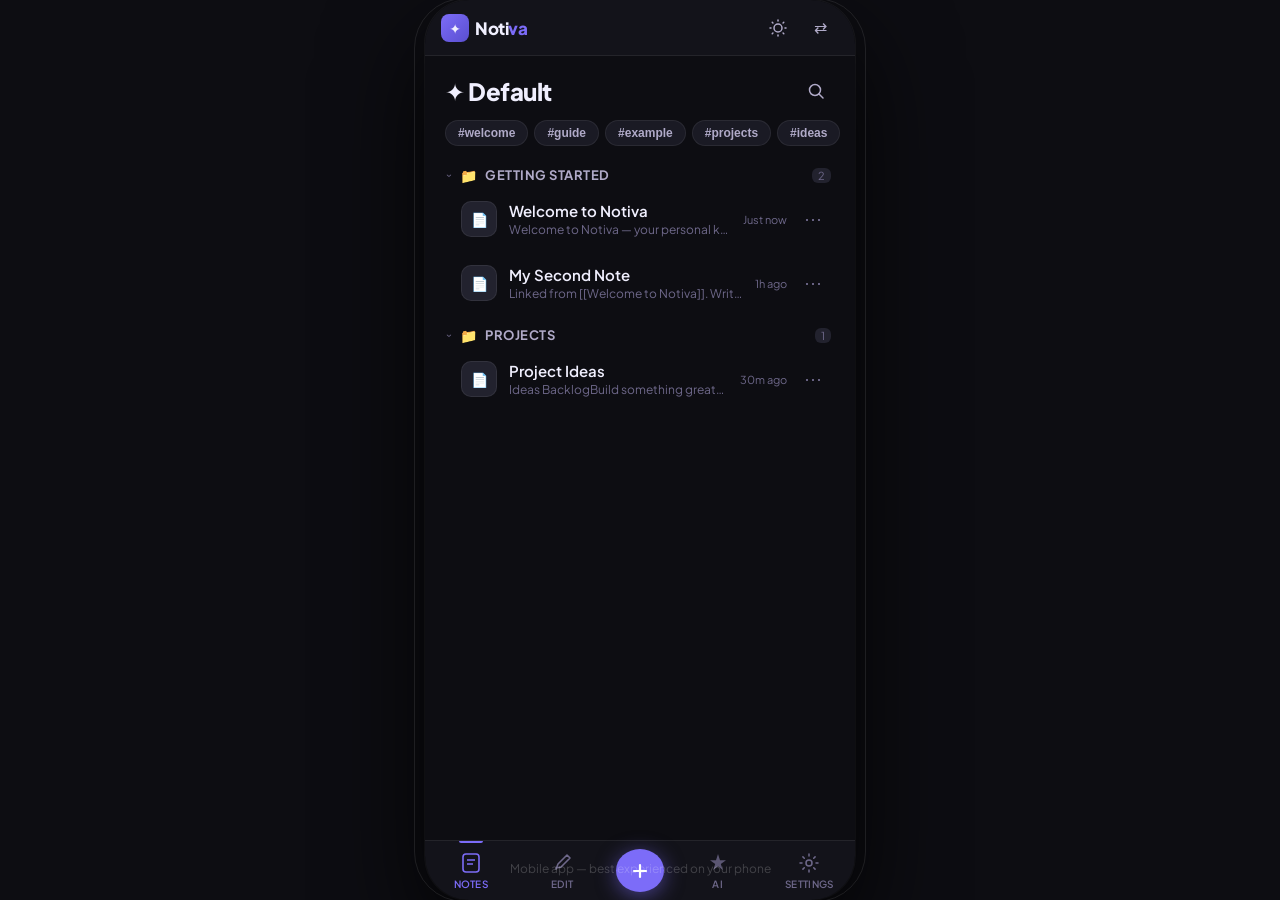
==== commit a2c6c606: "commit_12" ====
--- a/index.html
+++ b/index.html
@@ -29,6 +29,76 @@
   font-size: 16px;
 }
 html, body { height: 100%; height: 100dvh; overflow: hidden; }
+
+/* ══════════════════════════════════════════════════════
+   DESKTOP: center the app as a phone-sized frame
+   On mobile it stays full-screen as intended.
+══════════════════════════════════════════════════════ */
+@media (min-width: 520px) {
+  body {
+    background: #07070d;
+    display: flex;
+    align-items: center;
+    justify-content: center;
+    overflow: hidden;
+  }
+  body::before {
+    content: 'Mobile app — best experienced on your phone';
+    position: fixed;
+    bottom: 24px; left: 50%;
+    transform: translateX(-50%);
+    font-family: 'Plus Jakarta Sans', sans-serif;
+    font-size: 12px; color: rgba(255,255,255,0.2);
+    white-space: nowrap; pointer-events: none; z-index: 9999;
+  }
+  /* Phone shell */
+  body::after {
+    content: '';
+    position: fixed;
+    width: 452px; height: calc(min(900px, 100dvh) + 4px);
+    border-radius: 50px;
+    border: 1.5px solid rgba(255,255,255,0.09);
+    pointer-events: none; z-index: 9998;
+  }
+  .vault-screen {
+    position: fixed !important;
+    width: 430px !important; max-width: 430px !important;
+    height: min(900px, 100dvh) !important;
+    left: 50% !important; top: 50% !important;
+    transform: translate(-50%, -50%) !important;
+    border-radius: 44px !important;
+    overflow: hidden !important;
+    box-shadow: 0 40px 100px rgba(0,0,0,0.85), 0 0 0 1px rgba(255,255,255,0.06) !important;
+  }
+  .app {
+    position: fixed !important;
+    width: 430px !important; max-width: 430px !important;
+    height: min(900px, 100dvh) !important;
+    left: 50% !important; top: 50% !important;
+    transform: translate(-50%, -50%) !important;
+    border-radius: 44px !important;
+    overflow: hidden !important;
+    box-shadow: 0 40px 100px rgba(0,0,0,0.85), 0 0 0 1px rgba(255,255,255,0.06) !important;
+  }
+  .topbar { border-radius: 44px 44px 0 0; }
+  .bottom-nav { border-radius: 0 0 44px 44px; }
+  /* Modals/sheets contained within the phone frame */
+  .modal-overlay, .ctx-sheet {
+    position: absolute !important;
+    border-radius: 44px !important;
+    overflow: hidden;
+  }
+  .toast {
+    position: absolute !important;
+    left: 50% !important;
+    transform: translateX(-50%) translateY(0) !important;
+  }
+  .toast.show {
+    transform: translateX(-50%) translateY(0) !important;
+  }
+  .vault-theme-toggle { position: absolute !important; }
+  .drawer-overlay { position: absolute !important; border-radius: 44px !important; }
+}
 
 /* ── Design Tokens ── */
 :root {
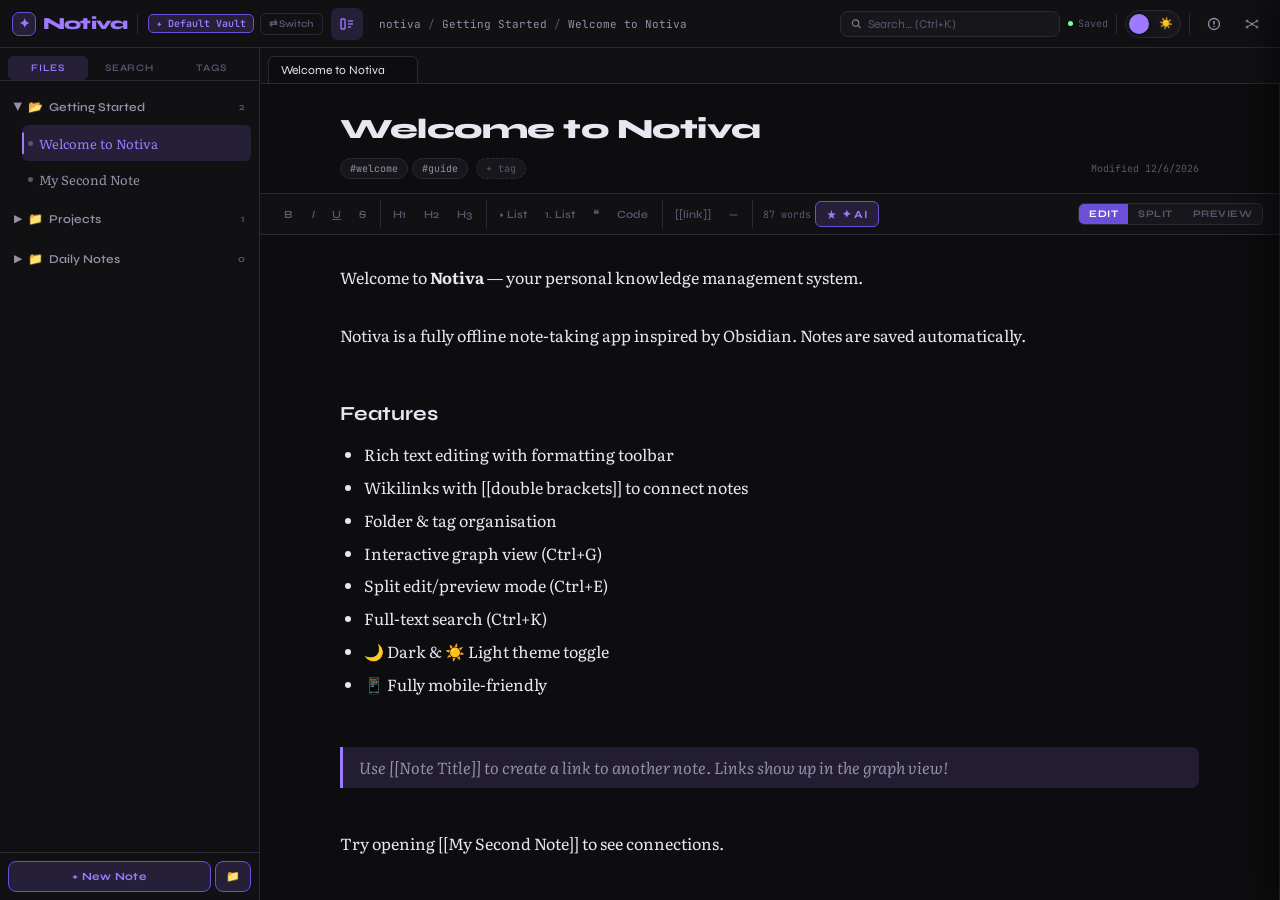
==== commit a3e99916: "commit_13" ====
--- a/index.html
+++ b/index.html
@@ -1,2811 +1,43 @@
 <!DOCTYPE html>
-<html lang="en" data-theme="dark">
+<html lang="en">
 <head>
 <meta charset="UTF-8">
-<meta name="viewport" content="width=device-width, initial-scale=1.0, maximum-scale=1.0, user-scalable=no, viewport-fit=cover">
-<meta name="apple-mobile-web-app-capable" content="yes">
-<meta name="apple-mobile-web-app-status-bar-style" content="black-translucent">
-<meta name="apple-mobile-web-app-title" content="Notiva">
-<meta name="mobile-web-app-capable" content="yes">
-<meta name="theme-color" content="#0d0d12" id="meta-theme-color">
+<meta name="viewport" content="width=device-width, initial-scale=1.0, viewport-fit=cover">
+<meta name="theme-color" content="#0d0d12">
 <title>Notiva</title>
 <link rel="manifest" href="manifest.json">
 <link rel="apple-touch-icon" href="assets/icons/icon-192.png">
 <link rel="icon" type="image/svg+xml" href="data:image/svg+xml,%3Csvg xmlns='http://www.w3.org/2000/svg' viewBox='0 0 32 32'%3E%3Crect width='32' height='32' rx='8' fill='%236b4fd8'/%3E%3Ctext x='50%25' y='54%25' dominant-baseline='central' text-anchor='middle' font-size='18' fill='white'%3E%E2%9C%A6%3C/text%3E%3C/svg%3E">
-<link rel="preconnect" href="https://fonts.googleapis.com">
-<link href="https://fonts.googleapis.com/css2?family=Plus+Jakarta+Sans:ital,wght@0,300;0,400;0,500;0,600;0,700;0,800;1,400&family=Instrument+Serif:ital@0;1&family=JetBrains+Mono:wght@400;500&display=swap" rel="stylesheet">
 <style>
-/* ════════════════════════════════════════════════════════════
-   NOTIVA MOBILE APP — Complete redesign for mobile-first use
-   ════════════════════════════════════════════════════════════ */
-
-/* ── Reset ── */
-*, *::before, *::after {
-  box-sizing: border-box; margin: 0; padding: 0;
-  -webkit-tap-highlight-color: transparent;
-}
-html {
-  -webkit-text-size-adjust: 100%; text-size-adjust: 100%;
-  font-size: 16px;
-}
-html, body { height: 100%; height: 100dvh; overflow: hidden; }
-
-/* ══════════════════════════════════════════════════════
-   DESKTOP: center the app as a phone-sized frame
-   On mobile it stays full-screen as intended.
-══════════════════════════════════════════════════════ */
-@media (min-width: 520px) {
-  body {
-    background: #07070d;
-    display: flex;
-    align-items: center;
-    justify-content: center;
-    overflow: hidden;
-  }
-  body::before {
-    content: 'Mobile app — best experienced on your phone';
-    position: fixed;
-    bottom: 24px; left: 50%;
-    transform: translateX(-50%);
-    font-family: 'Plus Jakarta Sans', sans-serif;
-    font-size: 12px; color: rgba(255,255,255,0.2);
-    white-space: nowrap; pointer-events: none; z-index: 9999;
-  }
-  /* Phone shell */
-  body::after {
-    content: '';
-    position: fixed;
-    width: 452px; height: calc(min(900px, 100dvh) + 4px);
-    border-radius: 50px;
-    border: 1.5px solid rgba(255,255,255,0.09);
-    pointer-events: none; z-index: 9998;
-  }
-  .vault-screen {
-    position: fixed !important;
-    width: 430px !important; max-width: 430px !important;
-    height: min(900px, 100dvh) !important;
-    left: 50% !important; top: 50% !important;
-    transform: translate(-50%, -50%) !important;
-    border-radius: 44px !important;
-    overflow: hidden !important;
-    box-shadow: 0 40px 100px rgba(0,0,0,0.85), 0 0 0 1px rgba(255,255,255,0.06) !important;
-  }
-  .app {
-    position: fixed !important;
-    width: 430px !important; max-width: 430px !important;
-    height: min(900px, 100dvh) !important;
-    left: 50% !important; top: 50% !important;
-    transform: translate(-50%, -50%) !important;
-    border-radius: 44px !important;
-    overflow: hidden !important;
-    box-shadow: 0 40px 100px rgba(0,0,0,0.85), 0 0 0 1px rgba(255,255,255,0.06) !important;
-  }
-  .topbar { border-radius: 44px 44px 0 0; }
-  .bottom-nav { border-radius: 0 0 44px 44px; }
-  /* Modals/sheets contained within the phone frame */
-  .modal-overlay, .ctx-sheet {
-    position: absolute !important;
-    border-radius: 44px !important;
-    overflow: hidden;
-  }
-  .toast {
-    position: absolute !important;
-    left: 50% !important;
-    transform: translateX(-50%) translateY(0) !important;
-  }
-  .toast.show {
-    transform: translateX(-50%) translateY(0) !important;
-  }
-  .vault-theme-toggle { position: absolute !important; }
-  .drawer-overlay { position: absolute !important; border-radius: 44px !important; }
-}
-
-/* ── Design Tokens ── */
-:root {
-  /* Brand */
-  --accent:        #7c6cf8;
-  --accent-dim:    rgba(124,108,248,0.35);
-  --accent-glow:   rgba(124,108,248,0.10);
-  --accent-2:      #e879a0;
-  --accent-3:      #5bc8f5;
-  --accent-4:      #6effa0;
-
-  /* Typography */
-  --font-ui:       'Plus Jakarta Sans', system-ui, sans-serif;
-  --font-body:     'Instrument Serif', Georgia, serif;
-  --font-mono:     'JetBrains Mono', monospace;
-
-  /* Safe areas */
-  --sat: env(safe-area-inset-top, 0px);
-  --sab: env(safe-area-inset-bottom, 0px);
-  --sal: env(safe-area-inset-left, 0px);
-  --sar: env(safe-area-inset-right, 0px);
-
-  /* Nav heights */
-  --topbar-h: 56px;
-  --nav-h: 60px;
-  --nav-total: calc(var(--nav-h) + var(--sab));
-}
-
-[data-theme="dark"] {
-  --bg-0:    #0d0d12;
-  --bg-1:    #13131a;
-  --bg-2:    #1a1a24;
-  --bg-3:    #22222e;
-  --bg-4:    #2a2a38;
-  --border:  rgba(255,255,255,0.07);
-  --border2: rgba(255,255,255,0.12);
-  --text-1:  #f0effe;
-  --text-2:  #b0aac8;
-  --text-3:  #6e688a;
-  --shadow:  rgba(0,0,0,0.6);
-  --code-bg: rgba(124,108,248,0.08);
-  --overlay: rgba(0,0,0,0.7);
-}
-[data-theme="light"] {
-  --bg-0:    #f2f0fb;
-  --bg-1:    #ffffff;
-  --bg-2:    #f8f7fe;
-  --bg-3:    #edeaf8;
-  --bg-4:    #e4e0f5;
-  --border:  rgba(0,0,0,0.07);
-  --border2: rgba(0,0,0,0.12);
-  --text-1:  #1a1728;
-  --text-2:  #4a4568;
-  --text-3:  #8e88aa;
-  --shadow:  rgba(100,90,150,0.15);
-  --code-bg: rgba(124,108,248,0.06);
-  --overlay: rgba(0,0,0,0.4);
-}
-
-/* ── App shell ── */
-body {
-  background: var(--bg-0);
-  color: var(--text-1);
-  font-family: var(--font-ui);
-  display: flex;
-  flex-direction: column;
-  position: fixed; inset: 0;
-}
-
-/* ════════════════════════════════════════════
-   VAULT SCREEN
-   ════════════════════════════════════════════ */
-.vault-screen {
-  position: fixed; inset: 0;
-  display: flex; flex-direction: column;
-  align-items: center; justify-content: center;
-  background: var(--bg-0);
-  z-index: 900;
-  padding: calc(var(--sat) + 20px) 24px calc(var(--sab) + 20px);
-  gap: 0;
-  overflow-y: auto;
-}
-.vault-screen.hidden { display: none !important; }
-
-.vault-hero {
-  display: flex; flex-direction: column; align-items: center;
-  gap: 8px; margin-bottom: 32px;
-}
-.vault-hero-gem {
-  width: 64px; height: 64px; border-radius: 20px;
-  background: linear-gradient(135deg, var(--accent), #5a4fd0);
-  display: flex; align-items: center; justify-content: center;
-  font-size: 28px;
-  box-shadow: 0 12px 40px rgba(124,108,248,0.4);
-  margin-bottom: 4px;
-}
-.vault-hero-title {
-  font-family: var(--font-ui); font-size: 32px; font-weight: 800;
-  color: var(--text-1); letter-spacing: -1px;
-}
-.vault-hero-title span { color: var(--accent); }
-.vault-hero-sub {
-  font-size: 14px; color: var(--text-3); font-weight: 400;
-}
-
-.vault-container {
-  width: 100%; max-width: 400px;
-  display: flex; flex-direction: column; gap: 12px;
-}
-.vault-section-label {
-  font-size: 11px; font-weight: 700; color: var(--text-3);
-  text-transform: uppercase; letter-spacing: 1px;
-  padding: 0 4px; margin-bottom: -4px;
-}
-.vault-list { display: flex; flex-direction: column; gap: 8px; }
-
-.vault-card {
-  display: flex; align-items: center; gap: 14px;
-  background: var(--bg-1); border: 1px solid var(--border);
-  border-radius: 16px; padding: 16px;
-  cursor: pointer;
-  transition: all 0.15s ease !important;
-  position: relative; overflow: hidden;
-}
-.vault-card::before {
-  content: ''; position: absolute; inset: 0;
-  background: linear-gradient(135deg, var(--accent-glow), transparent);
-  opacity: 0; transition: opacity 0.15s !important;
-}
-.vault-card:active::before { opacity: 1; }
-.vault-card:active { transform: scale(0.98); }
-.vault-card-icon {
-  width: 46px; height: 46px; border-radius: 13px;
-  background: var(--accent-glow); border: 1px solid var(--accent-dim);
-  display: flex; align-items: center; justify-content: center;
-  font-size: 22px; flex-shrink: 0;
-}
-.vault-card-body { flex: 1; min-width: 0; }
-.vault-card-name {
-  font-size: 16px; font-weight: 700; color: var(--text-1);
-  white-space: nowrap; overflow: hidden; text-overflow: ellipsis;
-}
-.vault-card-meta { font-size: 12px; color: var(--text-3); margin-top: 2px; }
-.vault-card-right {
-  display: flex; align-items: center; gap: 8px; flex-shrink: 0;
-}
-.vault-card-lock { font-size: 16px; }
-.vault-card-chevron { font-size: 18px; color: var(--text-3); }
-
-.vault-create-btn {
-  display: flex; align-items: center; justify-content: center; gap: 8px;
-  width: 100%; padding: 16px;
-  background: transparent; border: 2px dashed var(--border2);
-  border-radius: 16px; color: var(--text-3);
-  font-family: var(--font-ui); font-size: 15px; font-weight: 600;
-  cursor: pointer;
-  transition: all 0.15s !important;
-}
-.vault-create-btn:active { background: var(--accent-glow); border-color: var(--accent-dim); color: var(--accent); }
-
-/* Vault unlock */
-.vault-unlock-card {
-  width: 100%; max-width: 400px;
-  background: var(--bg-1); border: 1px solid var(--border);
-  border-radius: 24px; padding: 28px 24px;
-  display: flex; flex-direction: column; gap: 16px;
-  align-items: center; text-align: center;
-}
-.vault-unlock-icon { font-size: 44px; }
-.vault-unlock-name { font-size: 22px; font-weight: 800; color: var(--text-1); }
-.vault-unlock-hint { font-size: 14px; color: var(--text-3); }
-.vault-pw-input {
-  width: 100%; background: var(--bg-2); border: 1.5px solid var(--border2);
-  border-radius: 14px; padding: 15px 18px;
-  color: var(--text-1); font-family: var(--font-mono); font-size: 18px;
-  outline: none; text-align: center; letter-spacing: 4px;
-  -webkit-appearance: none;
-}
-.vault-pw-input:focus { border-color: var(--accent); box-shadow: 0 0 0 3px var(--accent-glow); }
-.vault-pw-input.error {
-  border-color: var(--accent-2);
-  animation: shake 0.35s ease;
-}
-@keyframes shake { 0%,100%{transform:translateX(0)} 25%{transform:translateX(-10px)} 75%{transform:translateX(10px)} }
-.vault-unlock-err { font-size: 12px; color: var(--accent-2); min-height: 16px; }
-.vault-unlock-btns { display: flex; gap: 10px; width: 100%; }
-.vault-back-btn {
-  flex: 0 0 auto; padding: 14px 18px; border-radius: 13px;
-  background: var(--bg-3); border: 1px solid var(--border);
-  color: var(--text-2); font-family: var(--font-ui);
-  font-size: 15px; font-weight: 600; cursor: pointer;
-}
-.vault-open-btn {
-  flex: 1; padding: 14px; border-radius: 13px;
-  background: var(--accent); border: none;
-  color: #fff; font-family: var(--font-ui);
-  font-size: 15px; font-weight: 700; cursor: pointer;
-}
-.vault-open-btn:active { opacity: 0.85; }
-
-/* Vault create form */
-.vault-form-card {
-  width: 100%; max-width: 400px;
-  background: var(--bg-1); border: 1px solid var(--border);
-  border-radius: 24px; padding: 24px 20px;
-  display: flex; flex-direction: column; gap: 14px;
-}
-.vault-form-title {
-  font-size: 20px; font-weight: 800; color: var(--text-1);
-}
-.vault-form-label {
-  font-size: 11px; font-weight: 700; color: var(--text-3);
-  text-transform: uppercase; letter-spacing: 0.8px;
-  margin-bottom: -8px;
-}
-.vault-form-input {
-  width: 100%; background: var(--bg-2); border: 1.5px solid var(--border);
-  border-radius: 12px; padding: 14px 16px;
-  color: var(--text-1); font-family: var(--font-ui); font-size: 16px;
-  outline: none; -webkit-appearance: none;
-}
-.vault-form-input:focus { border-color: var(--accent); box-shadow: 0 0 0 3px var(--accent-glow); }
-.vault-emoji-row {
-  display: flex; gap: 8px; flex-wrap: wrap;
-}
-.vault-emoji-opt {
-  width: 44px; height: 44px; border-radius: 12px;
-  background: var(--bg-2); border: 1.5px solid var(--border);
-  display: flex; align-items: center; justify-content: center;
-  font-size: 20px; cursor: pointer;
-  transition: all 0.12s !important;
-}
-.vault-emoji-opt.selected {
-  background: var(--accent-glow); border-color: var(--accent);
-}
-.vault-emoji-opt:active { transform: scale(0.9); }
-.vault-pw-toggle {
-  display: flex; align-items: center; gap: 10px;
-  font-size: 14px; color: var(--text-2); cursor: pointer;
-}
-.vault-pw-toggle input[type=checkbox] { accent-color: var(--accent); width: 18px; height: 18px; }
-.vault-hint {
-  font-size: 12px; color: var(--text-3); line-height: 1.5;
-  background: var(--bg-2); border-radius: 10px; padding: 10px 12px;
-}
-.vault-form-err { font-size: 12px; color: var(--accent-2); min-height: 16px; }
-
-/* Theme toggle on vault screen */
-.vault-theme-toggle {
-  position: fixed; top: calc(var(--sat) + 14px); right: 16px; z-index: 10;
-}
-.theme-pill {
-  display: flex; align-items: center;
-  background: var(--bg-2); border: 1px solid var(--border);
-  border-radius: 100px; padding: 3px;
-  cursor: pointer; position: relative;
-  width: 68px; height: 32px; overflow: hidden;
-}
-.theme-pill-icons {
-  display: flex; align-items: center; justify-content: space-around;
-  width: 100%; position: absolute; font-size: 14px;
-  pointer-events: none;
-}
-.theme-pill-thumb {
-  position: absolute; left: 3px; top: 3px;
-  width: 26px; height: 26px; border-radius: 100px;
-  background: var(--accent); transition: left 0.22s cubic-bezier(0.4,0,0.2,1) !important;
-}
-[data-theme="light"] .theme-pill-thumb { left: calc(100% - 29px); }
-
-/* ════════════════════════════════════════════
-   MAIN APP SHELL
-   ════════════════════════════════════════════ */
-.app {
-  display: none; flex-direction: column;
-  height: 100dvh; width: 100%;
-  position: relative; overflow: hidden;
-}
-.app.visible { display: flex; }
-
-/* ── Top Bar ── */
-.topbar {
-  display: flex; align-items: center;
-  height: calc(var(--topbar-h) + var(--sat));
-  padding-top: var(--sat);
-  padding-left: calc(16px + var(--sal));
-  padding-right: calc(16px + var(--sar));
-  gap: 10px;
-  background: var(--bg-1);
-  border-bottom: 1px solid var(--border);
-  flex-shrink: 0;
-  z-index: 100;
-}
-.topbar-logo {
-  display: flex; align-items: center; gap: 6px; flex-shrink: 0;
-}
-.topbar-gem {
-  width: 28px; height: 28px; border-radius: 8px;
-  background: linear-gradient(135deg, var(--accent), #5a4fd0);
-  display: flex; align-items: center; justify-content: center;
-  font-size: 14px; flex-shrink: 0;
-}
-.topbar-logo-text {
-  font-size: 17px; font-weight: 800; color: var(--text-1);
-  letter-spacing: -0.5px;
-}
-.topbar-logo-text span { color: var(--accent); }
-
-.topbar-center { flex: 1; min-width: 0; }
-.topbar-note-title {
-  font-size: 15px; font-weight: 600; color: var(--text-1);
-  white-space: nowrap; overflow: hidden; text-overflow: ellipsis;
-  display: none;
-}
-.topbar-note-title.visible { display: block; }
-
-.topbar-actions { display: flex; align-items: center; gap: 4px; flex-shrink: 0; }
-.topbar-btn {
-  width: 38px; height: 38px; border-radius: 10px; border: none;
-  background: transparent; color: var(--text-2);
-  display: flex; align-items: center; justify-content: center;
-  cursor: pointer; font-size: 18px;
-}
-.topbar-btn:active { background: var(--bg-3); }
-.topbar-btn.accent { color: var(--accent); }
-.topbar-save-dot {
-  width: 7px; height: 7px; border-radius: 50%;
-  background: var(--accent-4); opacity: 0;
-  transition: opacity 0.3s !important;
-  flex-shrink: 0;
-}
-.topbar-save-dot.dirty { opacity: 1; }
-
-/* ── Content area ── */
-.content {
-  flex: 1; overflow: hidden; display: flex;
-  flex-direction: column; position: relative;
-}
-
-/* ── Bottom Navigation ── */
-.bottom-nav {
-  display: flex; align-items: stretch;
-  background: var(--bg-1); border-top: 1px solid var(--border);
-  height: var(--nav-total);
-  padding-bottom: var(--sab);
-  flex-shrink: 0; z-index: 100;
-}
-.nav-btn {
-  flex: 1; display: flex; flex-direction: column;
-  align-items: center; justify-content: center;
-  gap: 4px; border: none; background: transparent;
-  color: var(--text-3); cursor: pointer;
-  font-family: var(--font-ui); font-size: 10px; font-weight: 600;
-  letter-spacing: 0.3px; text-transform: uppercase;
-  padding: 8px 0;
-  position: relative;
-  transition: color 0.15s !important;
-}
-.nav-btn svg { flex-shrink: 0; }
-.nav-btn.active { color: var(--accent); }
-.nav-btn.active::before {
-  content: ''; position: absolute; top: 0; left: 50%;
-  transform: translateX(-50%);
-  width: 24px; height: 2px; border-radius: 0 0 2px 2px;
-  background: var(--accent);
-}
-.nav-btn-new {
-  flex: 0 0 64px;
-  position: relative;
-}
-.nav-btn-new-pill {
-  width: 48px; height: 48px; border-radius: 50%;
-  background: var(--accent);
-  display: flex; align-items: center; justify-content: center;
-  box-shadow: 0 4px 20px rgba(124,108,248,0.5);
-  transition: transform 0.15s, box-shadow 0.15s !important;
-}
-.nav-btn-new:active .nav-btn-new-pill {
-  transform: scale(0.9);
-  box-shadow: 0 2px 10px rgba(124,108,248,0.3);
-}
-
-/* ════════════════════════════════════════════
-   VIEWS
-   ════════════════════════════════════════════ */
-.view { display: none; flex: 1; overflow: hidden; flex-direction: column; }
-.view.active { display: flex; }
-
-/* ── NOTES VIEW (list) ── */
-.notes-view-header {
-  padding: 16px 20px 10px;
-  display: flex; align-items: center; gap: 12px;
-  flex-shrink: 0;
-}
-.notes-view-heading {
-  font-size: 24px; font-weight: 800; color: var(--text-1);
-  letter-spacing: -0.5px; flex: 1;
-}
-.search-bar {
-  display: flex; align-items: center; gap: 10px;
-  background: var(--bg-2); border: 1px solid var(--border);
-  border-radius: 14px; padding: 10px 16px;
-  margin: 0 20px 12px; flex-shrink: 0;
-}
-.search-bar svg { flex-shrink: 0; color: var(--text-3); }
-.search-input {
-  flex: 1; background: transparent; border: none; outline: none;
-  color: var(--text-1); font-family: var(--font-ui); font-size: 16px;
-}
-.search-input::placeholder { color: var(--text-3); }
-
-/* Folder/note list */
-.notes-list { flex: 1; overflow-y: auto; padding: 0 16px 8px; }
-.notes-list::-webkit-scrollbar { display: none; }
-
-.folder-section { margin-bottom: 4px; }
-.folder-header {
-  display: flex; align-items: center; gap: 8px;
-  padding: 8px 8px 4px; cursor: pointer;
-  border-radius: 10px;
-}
-.folder-header:active { background: var(--bg-2); }
-.folder-icon { font-size: 14px; color: var(--text-3); }
-.folder-chevron {
-  font-size: 11px; color: var(--text-3);
-  transition: transform 0.2s !important;
-}
-.folder-chevron.open { transform: rotate(90deg); }
-.folder-name {
-  font-size: 13px; font-weight: 700; color: var(--text-2);
-  text-transform: uppercase; letter-spacing: 0.5px; flex: 1;
-}
-.folder-count {
-  font-size: 11px; color: var(--text-3);
-  background: var(--bg-3); border-radius: 6px;
-  padding: 1px 6px;
-}
-.folder-notes { padding-left: 8px; }
-
-.note-item {
-  display: flex; align-items: center; gap: 12px;
-  padding: 13px 12px; border-radius: 14px;
-  cursor: pointer; margin-bottom: 2px;
-  position: relative;
-  transition: background 0.12s !important;
-}
-.note-item:active { background: var(--bg-2); }
-.note-item.active {
-  background: var(--accent-glow);
-  border: 1px solid var(--accent-dim);
-}
-.note-item-icon {
-  width: 36px; height: 36px; border-radius: 10px;
-  background: var(--bg-3); border: 1px solid var(--border);
-  display: flex; align-items: center; justify-content: center;
-  font-size: 14px; flex-shrink: 0; color: var(--text-3);
-}
-.note-item.active .note-item-icon { background: var(--accent-glow); border-color: var(--accent-dim); }
-.note-item-body { flex: 1; min-width: 0; }
-.note-item-title {
-  font-size: 15px; font-weight: 600; color: var(--text-1);
-  white-space: nowrap; overflow: hidden; text-overflow: ellipsis;
-}
-.note-item-preview {
-  font-size: 12px; color: var(--text-3); margin-top: 2px;
-  white-space: nowrap; overflow: hidden; text-overflow: ellipsis;
-}
-.note-item-meta {
-  font-size: 11px; color: var(--text-3); flex-shrink: 0; text-align: right;
-}
-.note-item-date { font-size: 11px; color: var(--text-3); }
-.note-item-ctx {
-  width: 28px; height: 28px; border-radius: 8px; border: none;
-  background: transparent; color: var(--text-3);
-  font-size: 18px; cursor: pointer; flex-shrink: 0;
-  display: flex; align-items: center; justify-content: center;
-}
-
-.empty-state {
-  display: flex; flex-direction: column; align-items: center;
-  justify-content: center; gap: 12px; padding: 48px 24px;
-  text-align: center; flex: 1;
-}
-.empty-state-icon { font-size: 48px; opacity: 0.4; }
-.empty-state-title { font-size: 18px; font-weight: 700; color: var(--text-2); }
-.empty-state-sub { font-size: 14px; color: var(--text-3); line-height: 1.5; }
-.empty-state-btn {
-  padding: 12px 24px; border-radius: 12px; border: none;
-  background: var(--accent); color: #fff;
-  font-family: var(--font-ui); font-size: 15px; font-weight: 700; cursor: pointer;
-  margin-top: 4px;
-}
-
-/* Tags strip */
-.tags-strip {
-  display: flex; gap: 6px; padding: 0 20px 12px;
-  overflow-x: auto; flex-shrink: 0;
-}
-.tags-strip::-webkit-scrollbar { display: none; }
-.tag-pill {
-  padding: 5px 12px; border-radius: 100px;
-  border: 1px solid var(--border); background: var(--bg-2);
-  color: var(--text-2); font-size: 12px; font-weight: 600;
-  cursor: pointer; white-space: nowrap; flex-shrink: 0;
-  transition: all 0.12s !important;
-}
-.tag-pill.active { background: var(--accent-glow); border-color: var(--accent-dim); color: var(--accent); }
-.tag-pill:active { transform: scale(0.95); }
-
-/* ── EDITOR VIEW ── */
-.editor-view { background: var(--bg-0); }
-.editor-topbar {
-  display: flex; align-items: center; gap: 8px;
-  padding: 12px 16px 8px; flex-shrink: 0;
-}
-.editor-back-btn {
-  width: 36px; height: 36px; border-radius: 10px; border: none;
-  background: var(--bg-2); color: var(--text-2);
-  display: flex; align-items: center; justify-content: center;
-  cursor: pointer; flex-shrink: 0; font-size: 18px;
-}
-.editor-back-btn:active { background: var(--bg-3); }
-.note-title-input {
-  flex: 1; background: transparent; border: none; outline: none;
-  color: var(--text-1); font-family: var(--font-ui);
-  font-size: 20px; font-weight: 800; letter-spacing: -0.4px;
-  padding: 4px 0;
-}
-.note-title-input::placeholder { color: var(--text-3); }
-
-/* Note meta row */
-.note-meta-row {
-  display: flex; align-items: center; gap: 6px;
-  padding: 0 16px 8px; flex-shrink: 0; flex-wrap: wrap;
-}
-.note-tag-chip {
-  display: flex; align-items: center; gap: 4px;
-  padding: 4px 10px; border-radius: 8px;
-  background: var(--accent-glow); border: 1px solid var(--accent-dim);
-  color: var(--accent); font-size: 12px; font-weight: 600;
-  cursor: pointer;
-}
-.note-tag-chip button {
-  background: none; border: none; color: var(--accent);
-  font-size: 14px; cursor: pointer; padding: 0; line-height: 1;
-}
-.note-add-tag {
-  padding: 4px 10px; border-radius: 8px;
-  border: 1px dashed var(--border2); background: transparent;
-  color: var(--text-3); font-family: var(--font-ui);
-  font-size: 12px; font-weight: 600; cursor: pointer;
-}
-.note-add-tag:active { background: var(--bg-2); }
-
-/* Toolbar */
-.editor-toolbar {
-  display: flex; align-items: center; gap: 2px;
-  padding: 6px 12px; overflow-x: auto;
-  border-top: 1px solid var(--border);
-  border-bottom: 1px solid var(--border);
-  background: var(--bg-1); flex-shrink: 0;
-}
-.editor-toolbar::-webkit-scrollbar { display: none; }
-.tb-btn {
-  min-width: 36px; height: 36px; border-radius: 9px; border: none;
-  background: transparent; color: var(--text-2);
-  font-family: var(--font-ui); font-size: 13px; font-weight: 700;
-  cursor: pointer; display: flex; align-items: center; justify-content: center;
-  padding: 0 8px; flex-shrink: 0;
-}
-.tb-btn:active { background: var(--bg-3); color: var(--text-1); }
-.tb-sep { width: 1px; height: 20px; background: var(--border2); margin: 0 2px; flex-shrink: 0; }
-
-/* AI quick button in toolbar */
-.tb-ai {
-  display: flex; align-items: center; gap: 5px;
-  padding: 0 10px; height: 30px; border-radius: 8px;
-  background: var(--accent-glow); border: 1px solid var(--accent-dim);
-  color: var(--accent); font-family: var(--font-ui);
-  font-size: 11px; font-weight: 700;
-  cursor: pointer; flex-shrink: 0; white-space: nowrap;
-}
-.tb-ai:active { background: var(--accent-dim); color: #fff; }
-
-/* Editor content area */
-.editor-scroll {
-  flex: 1; overflow-y: auto; padding: 0 20px 40px;
-  -webkit-overflow-scrolling: touch;
-}
-.editor-scroll::-webkit-scrollbar { display: none; }
-.note-editor {
-  min-height: 100%; outline: none;
-  color: var(--text-1); font-family: var(--font-body);
-  font-size: 17px; line-height: 1.8;
-  caret-color: var(--accent);
-  word-break: break-word;
-  padding: 16px 0 80px;
-}
-.note-editor:empty::before {
-  content: attr(data-placeholder);
-  color: var(--text-3); font-style: italic; pointer-events: none;
-}
-.note-editor h1 { font-family: var(--font-ui); font-size: 26px; font-weight: 800; margin: 24px 0 12px; letter-spacing: -0.5px; }
-.note-editor h2 { font-family: var(--font-ui); font-size: 20px; font-weight: 700; margin: 20px 0 10px; }
-.note-editor h3 { font-family: var(--font-ui); font-size: 17px; font-weight: 600; margin: 16px 0 8px; color: var(--text-2); }
-.note-editor blockquote {
-  border-left: 3px solid var(--accent); padding: 8px 16px;
-  margin: 16px 0; background: var(--accent-glow);
-  border-radius: 0 10px 10px 0; color: var(--text-2); font-style: italic;
-}
-.note-editor code {
-  font-family: var(--font-mono); font-size: 14px;
-  background: var(--code-bg); padding: 2px 6px; border-radius: 5px;
-  color: var(--accent-3);
-}
-.note-editor ul, .note-editor ol { padding-left: 22px; margin: 10px 0; }
-.note-editor li { margin-bottom: 5px; }
-.note-editor hr { border: none; border-top: 1px solid var(--border); margin: 24px 0; }
-.note-editor .wikilink {
-  color: var(--accent-3); border-bottom: 1px dashed var(--accent-3); cursor: pointer;
-}
-.note-editor img {
-  max-width: 100%; height: auto; border-radius: 10px;
-  display: block; margin: 12px 0; cursor: pointer;
-}
-.note-editor img:hover { box-shadow: 0 0 0 2px var(--accent-dim); }
-
-/* ── GRAPH VIEW ── */
-.graph-view { background: var(--bg-0); }
-.graph-canvas { width: 100%; height: 100%; display: block; touch-action: none; }
-
-/* ── AI VIEW ── */
-.ai-view { background: var(--bg-0); }
-.ai-view-inner {
-  flex: 1; display: flex; flex-direction: column; overflow: hidden;
-}
-.ai-header {
-  padding: 16px 20px 12px; flex-shrink: 0;
-  border-bottom: 1px solid var(--border);
-}
-.ai-header-title {
-  font-size: 22px; font-weight: 800; color: var(--text-1); letter-spacing: -0.5px;
-  display: flex; align-items: center; gap: 8px;
-}
-.ai-header-gem {
-  width: 32px; height: 32px; border-radius: 10px;
-  background: linear-gradient(135deg, var(--accent), #5a4fd0);
-  display: flex; align-items: center; justify-content: center;
-  font-size: 15px;
-}
-.ai-context-pill {
-  display: inline-flex; align-items: center; gap: 5px;
-  background: var(--bg-2); border: 1px solid var(--border);
-  border-radius: 8px; padding: 5px 10px;
-  font-size: 12px; color: var(--text-2); margin-top: 6px;
-  max-width: 100%; overflow: hidden; text-overflow: ellipsis; white-space: nowrap;
-}
-
-.ai-quick-row {
-  display: flex; gap: 8px; padding: 12px 16px;
-  overflow-x: auto; flex-shrink: 0;
-}
-.ai-quick-row::-webkit-scrollbar { display: none; }
-.ai-quick-btn {
-  flex-shrink: 0; display: flex; align-items: center; gap: 6px;
-  padding: 9px 14px; border-radius: 100px;
-  border: 1px solid var(--border); background: var(--bg-1);
-  color: var(--text-2); font-family: var(--font-ui);
-  font-size: 13px; font-weight: 600; cursor: pointer;
-  white-space: nowrap;
-}
-.ai-quick-btn:active { background: var(--accent-glow); border-color: var(--accent-dim); color: var(--accent); }
-.ai-quick-btn.loading { opacity: 0.45; pointer-events: none; }
-
-.ai-chat-area {
-  flex: 1; overflow-y: auto; padding: 12px 16px;
-  display: flex; flex-direction: column; gap: 10px;
-}
-.ai-chat-area::-webkit-scrollbar { display: none; }
-
-.ai-msg { border-radius: 16px; padding: 12px 16px; animation: msgIn 0.18s ease; }
-@keyframes msgIn { from{opacity:0;transform:translateY(6px)} to{opacity:1;transform:none} }
-.ai-msg-label {
-  font-size: 10px; font-weight: 700; color: var(--text-3);
-  text-transform: uppercase; letter-spacing: 0.6px; margin-bottom: 5px;
-}
-.ai-msg.user {
-  background: var(--accent-glow); border: 1px solid var(--accent-dim);
-  color: var(--text-1); align-self: flex-end; max-width: 85%;
-  font-size: 15px; line-height: 1.6;
-}
-.ai-msg.assistant {
-  background: var(--bg-1); border: 1px solid var(--border);
-  color: var(--text-1); font-size: 15px; line-height: 1.7;
-}
-.ai-msg.error {
-  background: rgba(232,121,160,0.07); border: 1px solid rgba(232,121,160,0.25);
-  color: var(--accent-2);
-}
-.ai-msg-actions { display: flex; gap: 6px; margin-top: 10px; flex-wrap: wrap; }
-.ai-msg-btn {
-  padding: 6px 12px; border-radius: 8px;
-  border: 1px solid var(--border); background: var(--bg-2);
-  color: var(--text-2); font-family: var(--font-ui);
-  font-size: 12px; font-weight: 600; cursor: pointer;
-}
-.ai-msg-btn:active { background: var(--accent-glow); border-color: var(--accent-dim); color: var(--accent); }
-
-.ai-thinking {
-  display: flex; align-items: center; gap: 10px;
-  padding: 12px 16px; background: var(--bg-1);
-  border: 1px solid var(--border); border-radius: 16px;
-  font-size: 13px; color: var(--text-3);
-}
-.ai-dots { display: flex; gap: 4px; }
-.ai-dots span {
-  width: 6px; height: 6px; border-radius: 50%; background: var(--accent);
-  animation: dot 1.1s ease-in-out infinite;
-}
-.ai-dots span:nth-child(2) { animation-delay: 0.18s; }
-.ai-dots span:nth-child(3) { animation-delay: 0.36s; }
-@keyframes dot { 0%,60%,100%{transform:translateY(0);opacity:.3} 30%{transform:translateY(-6px);opacity:1} }
-
-.ai-no-key {
-  flex: 1; display: flex; flex-direction: column;
-  align-items: center; justify-content: center;
-  gap: 14px; padding: 32px 24px; text-align: center;
-}
-.ai-no-key-icon { font-size: 52px; }
-.ai-no-key-title { font-size: 20px; font-weight: 800; color: var(--text-1); }
-.ai-no-key-sub { font-size: 14px; color: var(--text-3); line-height: 1.6; max-width: 280px; }
-.ai-set-key-btn {
-  padding: 14px 28px; border-radius: 14px; border: none;
-  background: var(--accent); color: #fff;
-  font-family: var(--font-ui); font-size: 15px; font-weight: 700; cursor: pointer;
-}
-
-.ai-key-form {
-  margin: 0 16px 0; padding: 14px 16px;
-  background: var(--bg-1); border: 1px solid var(--border);
-  border-radius: 16px; display: none; flex-direction: column; gap: 10px;
-  flex-shrink: 0;
-}
-.ai-key-form.visible { display: flex; }
-.ai-key-form-title {
-  font-size: 12px; font-weight: 700; color: var(--text-3);
-  text-transform: uppercase; letter-spacing: 0.8px;
-}
-.ai-key-input-row { display: flex; gap: 8px; align-items: center; }
-.ai-key-input {
-  flex: 1; background: var(--bg-2); border: 1.5px solid var(--border);
-  border-radius: 10px; padding: 11px 14px;
-  color: var(--text-1); font-family: var(--font-mono); font-size: 14px;
-  outline: none; -webkit-appearance: none; min-width: 0;
-}
-.ai-key-input:focus { border-color: var(--accent); box-shadow: 0 0 0 3px var(--accent-glow); }
-.ai-key-eye {
-  background: none; border: none; color: var(--text-3);
-  font-size: 18px; cursor: pointer; flex-shrink: 0; padding: 4px;
-}
-.ai-key-save {
-  padding: 10px 18px; border-radius: 10px; border: none;
-  background: var(--accent); color: #fff;
-  font-family: var(--font-ui); font-size: 13px; font-weight: 700; cursor: pointer;
-  flex-shrink: 0;
-}
-.ai-key-status-row {
-  display: flex; align-items: center; justify-content: space-between;
-}
-.ai-key-status { display: flex; align-items: center; gap: 6px; font-size: 12px; color: var(--text-3); }
-.ai-key-dot { width: 7px; height: 7px; border-radius: 50%; }
-.ai-key-dot.set { background: var(--accent-4); }
-.ai-key-dot.unset { background: var(--text-3); }
-.ai-key-remove {
-  background: none; border: none; font-size: 12px; color: var(--text-3); cursor: pointer;
-  font-family: var(--font-ui); font-weight: 600;
-}
-.ai-key-remove:active { color: var(--accent-2); }
-
-.ai-chat-input-row {
-  display: flex; align-items: flex-end; gap: 8px;
-  padding: 10px 16px; border-top: 1px solid var(--border);
-  background: var(--bg-1); flex-shrink: 0;
-  padding-bottom: max(10px, calc(var(--sab) + 4px));
-}
-.ai-chat-input {
-  flex: 1; background: var(--bg-2); border: 1.5px solid var(--border);
-  border-radius: 14px; padding: 11px 14px;
-  color: var(--text-1); font-family: var(--font-ui); font-size: 16px;
-  outline: none; resize: none; min-height: 44px; max-height: 120px;
-  line-height: 1.5; -webkit-appearance: none;
-}
-.ai-chat-input:focus { border-color: var(--accent); box-shadow: 0 0 0 3px var(--accent-glow); }
-.ai-chat-input::placeholder { color: var(--text-3); }
-.ai-send-btn {
-  width: 44px; height: 44px; border-radius: 14px; border: none;
-  background: var(--accent); color: #fff; cursor: pointer;
-  display: flex; align-items: center; justify-content: center; flex-shrink: 0;
-}
-.ai-send-btn:active { opacity: 0.8; transform: scale(0.94); }
-.ai-send-btn:disabled { opacity: 0.4; pointer-events: none; }
-
-/* ── SETTINGS VIEW ── */
-.settings-view { background: var(--bg-0); }
-.settings-scroll { flex: 1; overflow-y: auto; padding: 8px 0 24px; }
-.settings-scroll::-webkit-scrollbar { display: none; }
-.settings-heading { font-size: 24px; font-weight: 800; color: var(--text-1); letter-spacing: -0.5px; padding: 16px 20px 12px; }
-.settings-section {
-  margin: 0 16px 20px;
-  background: var(--bg-1); border: 1px solid var(--border); border-radius: 18px;
-  overflow: hidden;
-}
-.settings-section-title {
-  font-size: 11px; font-weight: 700; color: var(--text-3);
-  text-transform: uppercase; letter-spacing: 1px;
-  padding: 12px 16px 4px;
-}
-.settings-row {
-  display: flex; align-items: center; gap: 12px;
-  padding: 14px 16px; border-bottom: 1px solid var(--border);
-  cursor: pointer;
-}
-.settings-row:last-child { border-bottom: none; }
-.settings-row:active { background: var(--bg-2); }
-.settings-row-icon {
-  width: 36px; height: 36px; border-radius: 10px;
-  display: flex; align-items: center; justify-content: center;
-  font-size: 18px; flex-shrink: 0;
-}
-.settings-row-body { flex: 1; min-width: 0; }
-.settings-row-label { font-size: 15px; font-weight: 600; color: var(--text-1); }
-.settings-row-sub { font-size: 12px; color: var(--text-3); margin-top: 2px; }
-.settings-row-right { font-size: 13px; color: var(--text-3); flex-shrink: 0; }
-
-/* Toggle switch */
-.toggle-switch {
-  width: 48px; height: 28px; border-radius: 100px;
-  background: var(--bg-4); border: 1px solid var(--border);
-  position: relative; cursor: pointer; flex-shrink: 0;
-  transition: background 0.2s !important;
-}
-.toggle-switch.on { background: var(--accent); border-color: var(--accent); }
-.toggle-thumb {
-  position: absolute; top: 3px; left: 3px;
-  width: 20px; height: 20px; border-radius: 100px;
-  background: #fff; transition: left 0.2s !important;
-  box-shadow: 0 1px 4px rgba(0,0,0,0.3);
-}
-.toggle-switch.on .toggle-thumb { left: calc(100% - 23px); }
-
-/* ════════════════════════════════════════════
-   DRAWER (sidebar on mobile = slide-in)
-   ════════════════════════════════════════════ */
-.drawer-overlay {
-  display: none; position: fixed; inset: 0; z-index: 300;
-  background: var(--overlay); backdrop-filter: blur(2px);
-}
-.drawer-overlay.visible { display: block; }
-
-/* ════════════════════════════════════════════
-   MODALS
-   ════════════════════════════════════════════ */
-.modal-overlay {
-  display: none; position: fixed; inset: 0; z-index: 500;
-  background: var(--overlay); backdrop-filter: blur(4px);
-  align-items: flex-end; justify-content: center;
-  padding-bottom: 0;
-}
-.modal-overlay.visible { display: flex; }
-.modal {
-  width: 100%; max-width: 480px;
-  background: var(--bg-1); border: 1px solid var(--border);
-  border-radius: 24px 24px 0 0;
-  padding: 8px 20px calc(max(20px, var(--sab)) + 20px);
-  display: flex; flex-direction: column; gap: 14px;
-  animation: sheetUp 0.25s cubic-bezier(0.4,0,0.2,1);
-}
-@keyframes sheetUp { from{transform:translateY(100%)} to{transform:none} }
-.modal-handle {
-  width: 36px; height: 4px; border-radius: 2px;
-  background: var(--border2); margin: 10px auto 4px; flex-shrink: 0;
-}
-.modal-title { font-size: 18px; font-weight: 800; color: var(--text-1); }
-.modal-input {
-  width: 100%; background: var(--bg-2); border: 1.5px solid var(--border);
-  border-radius: 14px; padding: 14px 16px;
-  color: var(--text-1); font-family: var(--font-ui); font-size: 16px;
-  outline: none; -webkit-appearance: none;
-}
-.modal-input:focus { border-color: var(--accent); box-shadow: 0 0 0 3px var(--accent-glow); }
-.modal-select {
-  width: 100%; background: var(--bg-2); border: 1.5px solid var(--border);
-  border-radius: 14px; padding: 14px 16px;
-  color: var(--text-1); font-family: var(--font-ui); font-size: 16px;
-  outline: none; -webkit-appearance: none; cursor: pointer;
-}
-.modal-btns { display: flex; gap: 10px; }
-.btn-cancel {
-  flex: 1; padding: 15px; border-radius: 14px;
-  background: var(--bg-3); border: none;
-  color: var(--text-2); font-family: var(--font-ui);
-  font-size: 15px; font-weight: 600; cursor: pointer;
-}
-.btn-primary {
-  flex: 2; padding: 15px; border-radius: 14px;
-  background: var(--accent); border: none;
-  color: #fff; font-family: var(--font-ui);
-  font-size: 15px; font-weight: 700; cursor: pointer;
-}
-.btn-cancel:active { background: var(--bg-4); }
-.btn-primary:active { opacity: 0.85; }
-
-/* Context action sheet */
-.ctx-sheet {
-  display: none; position: fixed; inset: 0; z-index: 500;
-  background: var(--overlay); backdrop-filter: blur(4px);
-  align-items: flex-end; justify-content: center;
-}
-.ctx-sheet.visible { display: flex; }
-.ctx-sheet-inner {
-  width: 100%; max-width: 480px;
-  background: var(--bg-1); border: 1px solid var(--border);
-  border-radius: 24px 24px 0 0;
-  padding: 8px 12px calc(max(16px, var(--sab)) + 12px);
-  animation: sheetUp 0.22s ease;
-}
-.ctx-sheet-title {
-  font-size: 13px; font-weight: 700; color: var(--text-3);
-  text-align: center; padding: 8px 0 12px;
-  white-space: nowrap; overflow: hidden; text-overflow: ellipsis;
-}
-.ctx-item {
-  display: flex; align-items: center; gap: 14px;
-  padding: 16px; border-radius: 14px;
-  font-size: 16px; font-weight: 500; color: var(--text-1);
-  cursor: pointer; border: none; background: none; width: 100%;
-  text-align: left; font-family: var(--font-ui);
-}
-.ctx-item:active { background: var(--bg-2); }
-.ctx-item.danger { color: var(--accent-2); }
-.ctx-item-icon { font-size: 20px; width: 28px; text-align: center; }
-
-/* ════════════════════════════════════════════
-   TOAST
-   ════════════════════════════════════════════ */
-.toast {
-  position: fixed; bottom: calc(var(--nav-total) + 12px); left: 50%;
-  transform: translateX(-50%) translateY(10px);
-  background: var(--bg-3); border: 1px solid var(--border2);
-  color: var(--text-1); border-radius: 12px;
-  padding: 10px 18px; font-size: 13px; font-weight: 600;
-  white-space: nowrap; z-index: 600; opacity: 0;
-  transition: all 0.25s ease !important;
-  pointer-events: none; max-width: calc(100vw - 40px);
-  box-shadow: 0 8px 32px var(--shadow);
-}
-.toast.show { opacity: 1; transform: translateX(-50%) translateY(0); }
-
-/* ════════════════════════════════════════════
-   IMAGE RESIZE (same as before)
-   ════════════════════════════════════════════ */
-.img-wrap {
-  display: inline-block; position: relative;
-  line-height: 0; margin: 10px 0; max-width: 100%;
-}
-.img-wrap.selected > img {
-  box-shadow: 0 0 0 2px var(--accent), 0 0 0 5px var(--accent-glow);
-  border-radius: 10px;
-}
-.img-toolbar {
-  position: absolute; top: -40px; left: 50%;
-  transform: translateX(-50%);
-  display: flex; align-items: center; gap: 3px;
-  background: var(--bg-1); border: 1px solid var(--border);
-  border-radius: 10px; padding: 5px 7px;
-  box-shadow: 0 4px 20px var(--shadow);
-  z-index: 50; white-space: nowrap; pointer-events: all;
-}
-.img-toolbar-btn {
-  padding: 4px 10px; border-radius: 7px; border: none;
-  background: transparent; color: var(--text-2);
-  font-family: var(--font-ui); font-size: 11px; font-weight: 700;
-  cursor: pointer; min-height: 28px; min-width: 32px;
-}
-.img-toolbar-btn:active, .img-toolbar-btn.active {
-  background: var(--accent-glow); color: var(--accent);
-}
-.img-toolbar-sep { width: 1px; height: 18px; background: var(--border2); margin: 0 2px; }
-.img-toolbar-del {
-  padding: 4px 8px; border-radius: 7px; border: none;
-  background: transparent; color: var(--text-3);
-  font-size: 14px; cursor: pointer; min-height: 28px;
-}
-.img-toolbar-del:active { background: rgba(232,121,160,0.12); color: var(--accent-2); }
-.img-resize-handle {
-  position: absolute; bottom: -5px; right: -5px;
-  width: 16px; height: 16px; border-radius: 4px;
-  background: var(--accent); border: 2px solid var(--bg-0);
-  cursor: se-resize; z-index: 51; touch-action: none;
-}
-.img-size-badge {
-  position: absolute; bottom: 8px; right: 8px;
-  background: rgba(0,0,0,0.6); color: #fff;
-  font-family: var(--font-mono); font-size: 10px;
-  padding: 2px 7px; border-radius: 5px;
-  pointer-events: none; opacity: 0; transition: opacity 0.15s !important;
-}
-.img-wrap.selected .img-size-badge,
-.img-wrap.resizing .img-size-badge { opacity: 1; }
-
-/* ════════════════════════════════════════════
-   UTILITIES
-   ════════════════════════════════════════════ */
-input, textarea, select { touch-action: manipulation; }
-input:focus, textarea:focus { font-size: 16px; }
+  body { margin:0; background:#0d0d12; display:flex; align-items:center; justify-content:center; height:100vh; }
+  .splash { display:flex; flex-direction:column; align-items:center; gap:16px; }
+  .splash-gem { width:64px; height:64px; border-radius:18px; background:linear-gradient(135deg,#7c6cf8,#5a4fd0); display:flex; align-items:center; justify-content:center; font-size:30px; box-shadow:0 12px 40px rgba(124,108,248,0.4); }
+  .splash-title { font-family:system-ui,sans-serif; font-size:28px; font-weight:800; color:#f0effe; letter-spacing:-1px; }
+  .splash-title span { color:#7c6cf8; }
 </style>
 </head>
 <body>
+<div class="splash">
+  <div class="splash-gem">✦</div>
+  <div class="splash-title">Noti<span>va</span></div>
+</div>
+<script>
+(function() {
+  // Detect: true mobile = narrow screen OR touch-only handheld
+  var w = window.innerWidth;
+  var hasTouch = 'ontouchstart' in window || navigator.maxTouchPoints > 0;
+  var isMobile = w < 768 || (hasTouch && w < 1024);
 
-<!-- ══════════════════════════════════════════
-     VAULT SCREEN
-══════════════════════════════════════════ -->
-<div class="vault-screen" id="vault-screen">
+  // Preserve any hash/search
+  var qs = location.search || '';
+  var hash = location.hash || '';
 
-  <div class="vault-hero">
-    <div class="vault-hero-gem">✦</div>
-    <div class="vault-hero-title">Noti<span>va</span></div>
-    <div class="vault-hero-sub">Your personal knowledge vaults</div>
-  </div>
-
-  <!-- Vault list -->
-  <div class="vault-container" id="vault-list-view">
-    <div class="vault-section-label">Your Vaults</div>
-    <div class="vault-list" id="vault-list-cards"></div>
-    <button class="vault-create-btn" onclick="showVaultCreateForm()">
-      <svg width="18" height="18" viewBox="0 0 18 18" fill="none"><circle cx="9" cy="9" r="8" stroke="currentColor" stroke-width="1.5"/><line x1="9" y1="5" x2="9" y2="13" stroke="currentColor" stroke-width="2"/><line x1="5" y1="9" x2="13" y2="9" stroke="currentColor" stroke-width="2"/></svg>
-      Create New Vault
-    </button>
-  </div>
-
-  <!-- Unlock -->
-  <div id="vault-unlock-view" style="display:none;width:100%;max-width:400px">
-    <div class="vault-unlock-card">
-      <div class="vault-unlock-icon" id="unlock-icon">🔒</div>
-      <div class="vault-unlock-name" id="unlock-name">Vault</div>
-      <div class="vault-unlock-hint" id="unlock-hint">Enter your password to unlock</div>
-      <input type="password" class="vault-pw-input" id="unlock-pw" placeholder="••••••••" autocomplete="current-password">
-      <div class="vault-unlock-err" id="unlock-error"></div>
-      <div class="vault-unlock-btns">
-        <button class="vault-back-btn" onclick="showVaultList()">← Back</button>
-        <button class="vault-open-btn" onclick="attemptUnlock()">Unlock</button>
-      </div>
-    </div>
-  </div>
-
-  <!-- Create vault -->
-  <div id="vault-create-view" style="display:none;width:100%;max-width:400px">
-    <div class="vault-form-card">
-      <div class="vault-form-title">✦ New Vault</div>
-      <div class="vault-form-label">Name</div>
-      <input type="text" class="vault-form-input" id="new-vault-name" placeholder="My Vault" autocomplete="off" maxlength="32">
-      <div class="vault-form-label">Icon</div>
-      <div class="vault-emoji-row" id="vault-emoji-row">
-        <div class="vault-emoji-opt selected" data-emoji="✦" onclick="selectVaultEmoji(this)">✦</div>
-        <div class="vault-emoji-opt" data-emoji="📚" onclick="selectVaultEmoji(this)">📚</div>
-        <div class="vault-emoji-opt" data-emoji="💡" onclick="selectVaultEmoji(this)">💡</div>
-        <div class="vault-emoji-opt" data-emoji="🔬" onclick="selectVaultEmoji(this)">🔬</div>
-        <div class="vault-emoji-opt" data-emoji="🎨" onclick="selectVaultEmoji(this)">🎨</div>
-        <div class="vault-emoji-opt" data-emoji="🚀" onclick="selectVaultEmoji(this)">🚀</div>
-        <div class="vault-emoji-opt" data-emoji="💼" onclick="selectVaultEmoji(this)">💼</div>
-        <div class="vault-emoji-opt" data-emoji="🌿" onclick="selectVaultEmoji(this)">🌿</div>
-        <div class="vault-emoji-opt" data-emoji="⚙️" onclick="selectVaultEmoji(this)">⚙️</div>
-        <div class="vault-emoji-opt" data-emoji="🎯" onclick="selectVaultEmoji(this)">🎯</div>
-      </div>
-      <label class="vault-pw-toggle">
-        <input type="checkbox" id="vault-has-password" onchange="toggleVaultPwField()">
-        Lock with password
-      </label>
-      <div id="vault-pw-fields" style="display:none;flex-direction:column;gap:10px">
-        <input type="password" class="vault-form-input" id="new-vault-pw" placeholder="Password" autocomplete="new-password">
-        <input type="password" class="vault-form-input" id="new-vault-pw2" placeholder="Confirm password" autocomplete="new-password">
-      </div>
-      <div class="vault-hint">Notes stay in your browser. Password-protected vaults cannot be recovered if you forget your password.</div>
-      <div class="vault-form-err" id="create-vault-error"></div>
-      <div style="display:flex;gap:10px">
-        <button class="vault-back-btn" onclick="showVaultList()">← Back</button>
-        <button class="vault-open-btn" style="flex:1" onclick="createVault()">Create Vault</button>
-      </div>
-    </div>
-  </div>
-
-  <div class="vault-theme-toggle">
-    <button class="theme-pill" id="vault-theme-pill" onclick="toggleTheme()">
-      <div class="theme-pill-icons"><span>🌙</span><span>☀️</span></div>
-      <div class="theme-pill-thumb"></div>
-    </button>
-  </div>
-</div>
-
-<!-- ══════════════════════════════════════════
-     MAIN APP
-══════════════════════════════════════════ -->
-<div class="app" id="app">
-
-  <!-- Top bar -->
-  <header class="topbar" id="topbar">
-    <div class="topbar-logo" id="topbar-logo">
-      <div class="topbar-gem">✦</div>
-      <div class="topbar-logo-text">Noti<span>va</span></div>
-    </div>
-    <div class="topbar-center" id="topbar-center">
-      <div class="topbar-note-title" id="topbar-note-title"></div>
-    </div>
-    <div class="topbar-actions">
-      <div class="topbar-save-dot" id="save-dot"></div>
-      <button class="topbar-btn" id="btn-theme" onclick="toggleTheme()" title="Toggle theme">
-        <svg width="20" height="20" viewBox="0 0 20 20" fill="none" id="theme-icon"><path d="M10 2v1M10 17v1M2 10h1M17 10h1M4.22 4.22l.7.7M15.08 15.08l.7.7M4.22 15.78l.7-.7M15.08 4.92l.7-.7M10 6a4 4 0 100 8 4 4 0 000-8z" stroke="currentColor" stroke-width="1.5" stroke-linecap="round"/></svg>
-      </button>
-      <button class="topbar-btn" id="btn-vault-switch" onclick="switchVault()" title="Switch vault" style="font-size:16px">⇄</button>
-    </div>
-  </header>
-
-  <!-- Content -->
-  <div class="content">
-
-    <!-- NOTES VIEW -->
-    <div class="view active" id="view-notes">
-      <div class="notes-view-header">
-        <div class="notes-view-heading" id="notes-heading">Notes</div>
-        <button class="topbar-btn" onclick="showSearchBar()" title="Search" id="search-toggle-btn">
-          <svg width="18" height="18" viewBox="0 0 18 18" fill="none"><circle cx="8" cy="8" r="5.5" stroke="currentColor" stroke-width="1.5"/><line x1="12" y1="12" x2="16" y2="16" stroke="currentColor" stroke-width="1.5" stroke-linecap="round"/></svg>
-        </button>
-      </div>
-      <div class="search-bar" id="search-bar" style="display:none">
-        <svg width="16" height="16" viewBox="0 0 16 16" fill="none"><circle cx="7" cy="7" r="4.5" stroke="currentColor" stroke-width="1.3"/><line x1="10.5" y1="10.5" x2="14" y2="14" stroke="currentColor" stroke-width="1.3" stroke-linecap="round"/></svg>
-        <input type="search" class="search-input" id="search-input" placeholder="Search notes…" autocomplete="off">
-        <button onclick="hideSearchBar()" style="background:none;border:none;color:var(--text-3);font-size:16px;cursor:pointer;padding:2px 4px">✕</button>
-      </div>
-      <div class="tags-strip" id="tags-strip"></div>
-      <div class="notes-list" id="notes-list"></div>
-    </div>
-
-    <!-- EDITOR VIEW -->
-    <div class="view" id="view-editor">
-      <div class="editor-topbar">
-        <button class="editor-back-btn" onclick="switchView('notes')">
-          <svg width="18" height="18" viewBox="0 0 18 18" fill="none"><path d="M11 4L5 9l6 5" stroke="currentColor" stroke-width="2" stroke-linecap="round" stroke-linejoin="round"/></svg>
-        </button>
-        <input type="text" class="note-title-input" id="note-title" placeholder="Untitled Note" autocomplete="off">
-        <button class="topbar-btn accent" onclick="openAIFromEditor()" title="AI" style="font-size:15px">✦</button>
-        <button class="topbar-btn" onclick="showNoteCtx()" title="More" style="font-size:22px">⋯</button>
-      </div>
-      <div class="note-meta-row" id="note-meta-row">
-        <div id="tags-display"></div>
-        <button class="note-add-tag" id="btn-add-tag" onclick="openNewTagModal()">+ tag</button>
-        <span style="font-size:11px;color:var(--text-3);margin-left:auto" id="note-date"></span>
-      </div>
-      <div class="editor-toolbar" id="editor-toolbar">
-        <button class="tb-btn" onclick="fmt('bold')"><strong>B</strong></button>
-        <button class="tb-btn" onclick="fmt('italic')"><em>I</em></button>
-        <button class="tb-btn" onclick="fmt('underline')"><u>U</u></button>
-        <div class="tb-sep"></div>
-        <button class="tb-btn" onclick="iBlock('h1')">H1</button>
-        <button class="tb-btn" onclick="iBlock('h2')">H2</button>
-        <button class="tb-btn" onclick="iBlock('h3')">H3</button>
-        <div class="tb-sep"></div>
-        <button class="tb-btn" onclick="iBlock('ul')">• List</button>
-        <button class="tb-btn" onclick="iBlock('ol')"># List</button>
-        <button class="tb-btn" onclick="iBlock('blockquote')">❝</button>
-        <button class="tb-btn" onclick="iBlock('code')">{ }</button>
-        <div class="tb-sep"></div>
-        <button class="tb-btn" onclick="insertWikiLink()">[[…]]</button>
-        <button class="tb-btn" onclick="insertHR()">—</button>
-        <div class="tb-sep"></div>
-        <button class="tb-ai" onclick="openAIFromEditor()">✦ AI</button>
-      </div>
-      <div class="editor-scroll">
-        <div contenteditable="true" id="note-editor" class="note-editor"
-             data-placeholder="Start writing… use [[ for wikilinks"
-             spellcheck="true"></div>
-      </div>
-    </div>
-
-    <!-- GRAPH VIEW -->
-    <div class="view" id="view-graph">
-      <div class="notes-view-header">
-        <div class="notes-view-heading">Graph</div>
-      </div>
-      <canvas id="graph-canvas" class="graph-canvas"></canvas>
-    </div>
-
-    <!-- AI VIEW -->
-    <div class="view" id="view-ai">
-      <div class="ai-view-inner">
-        <div class="ai-header">
-          <div class="ai-header-title">
-            <div class="ai-header-gem">✦</div>
-            Notiva AI
-          </div>
-          <div class="ai-context-pill" id="ai-context-pill">No note open</div>
-        </div>
-
-        <!-- Key form (collapsible) -->
-        <div class="ai-key-form" id="ai-key-form">
-          <div class="ai-key-form-title">API Key</div>
-          <div class="ai-key-input-row">
-            <input type="password" class="ai-key-input" id="ai-key-input"
-                   placeholder="Paste your AI agent key…" autocomplete="off" spellcheck="false">
-            <button class="ai-key-eye" id="ai-key-eye" onclick="toggleKeyVisibility()">👁</button>
-            <button class="ai-key-save" onclick="saveAPIKey()">Save</button>
-          </div>
-          <div class="ai-key-status-row">
-            <div class="ai-key-status">
-              <div class="ai-key-dot unset" id="ai-key-dot"></div>
-              <span id="ai-key-status-text">No key saved</span>
-            </div>
-            <button class="ai-key-remove" id="ai-key-remove-btn" onclick="clearAPIKey()" style="display:none">Remove</button>
-          </div>
-        </div>
-
-        <!-- No-key state -->
-        <div class="ai-no-key" id="ai-no-key" style="display:none">
-          <div class="ai-no-key-icon">✦</div>
-          <div class="ai-no-key-title">Connect your AI</div>
-          <div class="ai-no-key-sub">Add an OpenAI-compatible API key. Your key is encrypted to this device — never visible to anyone else.</div>
-          <button class="ai-set-key-btn" onclick="showAIKeyForm()">Add API Key</button>
-        </div>
-
-        <!-- Main AI interface -->
-        <div id="ai-main" style="display:none;flex:1;flex-direction:column;overflow:hidden">
-          <div class="ai-quick-row" id="ai-quick-row">
-            <button class="ai-quick-btn" onclick="aiAction('summarize')">📋 Summarize</button>
-            <button class="ai-quick-btn" onclick="aiAction('continue')">✍️ Continue</button>
-            <button class="ai-quick-btn" onclick="aiAction('autotag')">🏷️ Auto-Tag</button>
-            <button class="ai-quick-btn" onclick="aiAction('related')">🔗 Related</button>
-          </div>
-          <div class="ai-chat-area" id="ai-chat-area"></div>
-        </div>
-
-        <div class="ai-chat-input-row" id="ai-chat-input-row" style="display:none">
-          <textarea class="ai-chat-input" id="ai-chat-input" placeholder="Ask anything about this note…" rows="1"></textarea>
-          <button class="ai-send-btn" id="ai-send-btn" onclick="aiSendChat()">
-            <svg width="18" height="18" viewBox="0 0 18 18" fill="none"><path d="M16 9L2 2.5l3 6.5-3 6.5L16 9z" fill="currentColor"/></svg>
-          </button>
-        </div>
-      </div>
-    </div>
-
-    <!-- SETTINGS VIEW -->
-    <div class="view" id="view-settings">
-      <div class="settings-scroll">
-        <div class="settings-heading">Settings</div>
-
-        <div class="settings-section">
-          <div class="settings-section-title">Vault</div>
-          <div class="settings-row" onclick="switchVault()">
-            <div class="settings-row-icon" style="background:var(--accent-glow)">🏛️</div>
-            <div class="settings-row-body">
-              <div class="settings-row-label">Switch Vault</div>
-              <div class="settings-row-sub" id="settings-vault-name">Default</div>
-            </div>
-            <div class="settings-row-right">›</div>
-          </div>
-          <div class="settings-row" onclick="showVaultCreateForm(); switchVault()">
-            <div class="settings-row-icon" style="background:rgba(91,200,245,0.12)">➕</div>
-            <div class="settings-row-body">
-              <div class="settings-row-label">Create New Vault</div>
-              <div class="settings-row-sub">Organise notes in separate spaces</div>
-            </div>
-            <div class="settings-row-right">›</div>
-          </div>
-        </div>
-
-        <div class="settings-section">
-          <div class="settings-section-title">Appearance</div>
-          <div class="settings-row" onclick="toggleTheme()">
-            <div class="settings-row-icon" style="background:rgba(124,108,248,0.12)">🎨</div>
-            <div class="settings-row-body">
-              <div class="settings-row-label">Theme</div>
-              <div class="settings-row-sub" id="settings-theme-label">Dark</div>
-            </div>
-            <div class="toggle-switch" id="theme-toggle">
-              <div class="toggle-thumb"></div>
-            </div>
-          </div>
-        </div>
-
-        <div class="settings-section">
-          <div class="settings-section-title">AI</div>
-          <div class="settings-row" onclick="switchView('ai');showAIKeyForm()">
-            <div class="settings-row-icon" style="background:rgba(124,108,248,0.12)">🔑</div>
-            <div class="settings-row-body">
-              <div class="settings-row-label">API Key</div>
-              <div class="settings-row-sub" id="settings-ai-status">Not configured</div>
-            </div>
-            <div class="settings-row-right">›</div>
-          </div>
-        </div>
-
-        <div class="settings-section">
-          <div class="settings-section-title">Data</div>
-          <div class="settings-row" onclick="exportVault()">
-            <div class="settings-row-icon" style="background:rgba(110,255,160,0.1)">📤</div>
-            <div class="settings-row-body">
-              <div class="settings-row-label">Export Notes</div>
-              <div class="settings-row-sub">Download as JSON</div>
-            </div>
-            <div class="settings-row-right">›</div>
-          </div>
-        </div>
-
-        <div style="text-align:center;padding:24px;font-size:12px;color:var(--text-3)">
-          Notiva v5 · All data stored locally on your device
-        </div>
-      </div>
-    </div>
-
-  </div><!-- /content -->
-
-  <!-- Bottom Nav -->
-  <nav class="bottom-nav" id="bottom-nav">
-    <button class="nav-btn active" id="nav-notes" onclick="switchView('notes')">
-      <svg width="22" height="22" viewBox="0 0 22 22" fill="none"><rect x="3" y="2" width="16" height="18" rx="3" stroke="currentColor" stroke-width="1.6" fill="none"/><line x1="7" y1="8" x2="15" y2="8" stroke="currentColor" stroke-width="1.4"/><line x1="7" y1="12" x2="13" y2="12" stroke="currentColor" stroke-width="1.4"/></svg>
-      <span>Notes</span>
-    </button>
-    <button class="nav-btn" id="nav-editor" onclick="switchView('editor')">
-      <svg width="22" height="22" viewBox="0 0 22 22" fill="none"><path d="M5 17l2-5 9-9 3 3-9 9-5 1z" stroke="currentColor" stroke-width="1.6" fill="none" stroke-linejoin="round"/></svg>
-      <span>Edit</span>
-    </button>
-    <button class="nav-btn nav-btn-new" onclick="openNewNoteModal()">
-      <div class="nav-btn-new-pill">
-        <svg width="22" height="22" viewBox="0 0 22 22" fill="none"><line x1="11" y1="5" x2="11" y2="17" stroke="white" stroke-width="2.2" stroke-linecap="round"/><line x1="5" y1="11" x2="17" y2="11" stroke="white" stroke-width="2.2" stroke-linecap="round"/></svg>
-      </div>
-    </button>
-    <button class="nav-btn" id="nav-ai" onclick="switchView('ai')">
-      <svg width="22" height="22" viewBox="0 0 22 22" fill="none"><path d="M11 2l2 6.2H19l-5.2 3.7 2 6.2L11 14.2l-4.8 3.9 2-6.2L3 8.2h6z" fill="currentColor" opacity=".8"/></svg>
-      <span>AI</span>
-    </button>
-    <button class="nav-btn" id="nav-settings" onclick="switchView('settings')">
-      <svg width="22" height="22" viewBox="0 0 22 22" fill="none"><circle cx="11" cy="11" r="3" stroke="currentColor" stroke-width="1.5"/><path d="M11 2v2M11 18v2M2 11h2M18 11h2M4.9 4.9l1.4 1.4M15.7 15.7l1.4 1.4M4.9 17.1l1.4-1.4M15.7 6.3l1.4-1.4" stroke="currentColor" stroke-width="1.5" stroke-linecap="round"/></svg>
-      <span>Settings</span>
-    </button>
-  </nav>
-
-</div><!-- /app -->
-
-<!-- Drawer overlay -->
-<div class="drawer-overlay" id="drawer-overlay" onclick="closeDrawers()"></div>
-
-<!-- MODALS -->
-<div class="modal-overlay" id="modal-new">
-  <div class="modal">
-    <div class="modal-handle"></div>
-    <div class="modal-title">✦ New Note</div>
-    <input type="text" id="new-note-name" class="modal-input" placeholder="Note title…" autocomplete="off">
-    <select id="new-note-folder" class="modal-select"></select>
-    <div class="modal-btns">
-      <button class="btn-cancel" onclick="closeModal('modal-new')">Cancel</button>
-      <button class="btn-primary" onclick="createNote()">Create</button>
-    </div>
-  </div>
-</div>
-
-<div class="modal-overlay" id="modal-folder">
-  <div class="modal">
-    <div class="modal-handle"></div>
-    <div class="modal-title">📁 New Folder</div>
-    <input type="text" id="new-folder-name" class="modal-input" placeholder="Folder name…" autocomplete="off">
-    <div class="modal-btns">
-      <button class="btn-cancel" onclick="closeModal('modal-folder')">Cancel</button>
-      <button class="btn-primary" onclick="createFolder()">Create</button>
-    </div>
-  </div>
-</div>
-
-<div class="modal-overlay" id="modal-tag">
-  <div class="modal">
-    <div class="modal-handle"></div>
-    <div class="modal-title"># Add Tag</div>
-    <input type="text" id="new-tag-val" class="modal-input" placeholder="tag name…" autocomplete="off">
-    <div class="modal-btns">
-      <button class="btn-cancel" onclick="closeModal('modal-tag')">Cancel</button>
-      <button class="btn-primary" onclick="addTag()">Add</button>
-    </div>
-  </div>
-</div>
-
-<div class="modal-overlay" id="modal-rename">
-  <div class="modal">
-    <div class="modal-handle"></div>
-    <div class="modal-title">✎ Rename Note</div>
-    <input type="text" id="rename-val" class="modal-input" placeholder="New name…" autocomplete="off">
-    <div class="modal-btns">
-      <button class="btn-cancel" onclick="closeModal('modal-rename')">Cancel</button>
-      <button class="btn-primary" onclick="doRename()">Rename</button>
-    </div>
-  </div>
-</div>
-
-<!-- Note context sheet -->
-<div class="ctx-sheet" id="ctx-sheet">
-  <div class="ctx-sheet-inner">
-    <div class="modal-handle" style="margin:0 auto 8px"></div>
-    <div class="ctx-sheet-title" id="ctx-sheet-title">Note</div>
-    <button class="ctx-item" onclick="ctxOpen()">
-      <span class="ctx-item-icon">📄</span> Open
-    </button>
-    <button class="ctx-item" onclick="ctxRename()">
-      <span class="ctx-item-icon">✎</span> Rename
-    </button>
-    <button class="ctx-item danger" onclick="ctxDelete()">
-      <span class="ctx-item-icon">🗑️</span> Delete
-    </button>
-    <button class="ctx-item" onclick="closeCtxSheet()" style="color:var(--text-3);margin-top:4px;border-top:1px solid var(--border);border-radius:0">
-      <span class="ctx-item-icon" style="font-size:16px">✕</span> Cancel
-    </button>
-  </div>
-</div>
-
-<!-- Note editor context sheet -->
-<div class="ctx-sheet" id="note-ctx-sheet">
-  <div class="ctx-sheet-inner">
-    <div class="modal-handle" style="margin:0 auto 8px"></div>
-    <div class="ctx-sheet-title" id="note-ctx-title">Note options</div>
-    <button class="ctx-item" onclick="switchView('graph');closeNoteCtxSheet()">
-      <span class="ctx-item-icon">🕸️</span> View in Graph
-    </button>
-    <button class="ctx-item" onclick="showNoteInfo();closeNoteCtxSheet()">
-      <span class="ctx-item-icon">ℹ️</span> Note Info
-    </button>
-    <button class="ctx-item" onclick="openNewTagModal();closeNoteCtxSheet()">
-      <span class="ctx-item-icon">🏷️</span> Add Tag
-    </button>
-    <button class="ctx-item danger" onclick="deleteCurrentNote();closeNoteCtxSheet()">
-      <span class="ctx-item-icon">🗑️</span> Delete Note
-    </button>
-    <button class="ctx-item" onclick="closeNoteCtxSheet()" style="color:var(--text-3);margin-top:4px;border-top:1px solid var(--border);border-radius:0">
-      <span class="ctx-item-icon" style="font-size:16px">✕</span> Cancel
-    </button>
-  </div>
-</div>
-
-<!-- Toast -->
-<div class="toast" id="toast"></div>
-
-<script>
-'use strict';
-
-// ════════════════════════════════════════════════════════════
-//  STATE
-// ════════════════════════════════════════════════════════════
-const DEFAULT_VAULT = {
-  folders: [
-    { id: 'f1', name: 'Getting Started', open: true },
-    { id: 'f2', name: 'Projects', open: false },
-    { id: 'f3', name: 'Daily Notes', open: false }
-  ],
-  notes: [
-    {
-      id: 'n1', folderId: 'f1', title: 'Welcome to Notiva',
-      content: `Welcome to <strong>Notiva</strong> — your personal knowledge app.<br><br>
-<h2>Features</h2>
-<ul>
-<li>Rich text editing with formatting toolbar</li>
-<li>Wikilinks with <span class="wikilink" onclick="openByTitle('My Second Note')" contenteditable="false">[[My Second Note]]</span> to connect notes</li>
-<li>Folder &amp; tag organisation</li>
-<li>Graph view to visualise connections</li>
-<li>AI assistant for summaries, tags, and more</li>
-<li>Offline-first — works without internet</li>
-</ul>
-<br>
-<blockquote>Tap any [[wikilink]] to jump between notes!</blockquote>`,
-      tags: ['welcome', 'guide'], created: Date.now()-86400000, modified: Date.now()
-    },
-    {
-      id: 'n2', folderId: 'f1', title: 'My Second Note',
-      content: `Linked from <span class="wikilink" onclick="openByTitle('Welcome to Notiva')" contenteditable="false">[[Welcome to Notiva]]</span>.<br><br>
-Write in <strong>bold</strong>, <em>italic</em>, or <code>inline code</code>.<br><br>Use <strong>#tags</strong> in the tag bar above to organise your notes.`,
-      tags: ['example'], created: Date.now()-43200000, modified: Date.now()-3600000
-    },
-    {
-      id: 'n3', folderId: 'f2', title: 'Project Ideas',
-      content: `<h2>Ideas Backlog</h2><ul><li>Build something great</li><li>Learn a new skill</li><li>Read more books</li></ul>`,
-      tags: ['projects','ideas'], created: Date.now()-7200000, modified: Date.now()-1800000
-    }
-  ]
-};
-
-// Vault registry
-function loadVaultRegistry() {
-  try {
-    const d = localStorage.getItem('notiva_vaults_registry');
-    if (d) return JSON.parse(d);
-  } catch(e) {}
-  const def = { vaults: [{ id:'vault_default', name:'Default', emoji:'✦', hasPassword:false, passwordHash:null, created:Date.now(), noteCount:3 }], lastVaultId:null };
-  saveVaultRegistry(def); return def;
-}
-function saveVaultRegistry(r) { try { localStorage.setItem('notiva_vaults_registry', JSON.stringify(r)); } catch(e){} }
-function getVaultDataKey(id) { return 'notiva_vault_data_' + id; }
-function loadVaultData(id) {
-  try {
-    const d = localStorage.getItem(getVaultDataKey(id));
-    if (d) return JSON.parse(d);
-    if (id === 'vault_default') {
-      const leg = localStorage.getItem('notiva_v3');
-      if (leg) { localStorage.setItem(getVaultDataKey(id), leg); return JSON.parse(leg); }
-    }
-  } catch(e) {}
-  return null;
-}
-function saveVaultData(id, data) {
-  try {
-    localStorage.setItem(getVaultDataKey(id), JSON.stringify(data));
-    const vm = vaultRegistry.vaults.find(v => v.id === id);
-    if (vm) { vm.noteCount = data.notes ? data.notes.length : 0; saveVaultRegistry(vaultRegistry); }
-  } catch(e) {}
-}
-
-let vaultRegistry = loadVaultRegistry();
-let currentVaultId = null;
-let selectedVaultEmoji = '✦';
-let pendingUnlockVaultId = null;
-
-let vault = JSON.parse(JSON.stringify(DEFAULT_VAULT));
-let activeNoteId = null;
-let currentView = 'notes';
-let saveTimer = null;
-let searchQuery = '';
-let activeTagFilter = null;
-let ctxTargetId = null;
-let openFolders = {};
-
-// ════════════════════════════════════════════════════════════
-//  HELPERS
-// ════════════════════════════════════════════════════════════
-function escHtml(s) { return String(s).replace(/&/g,'&amp;').replace(/</g,'&lt;').replace(/>/g,'&gt;').replace(/"/g,'&quot;'); }
-function escAttr(s) { return String(s).replace(/"/g,'&quot;').replace(/'/g,'&#39;'); }
-
-function showToast(msg, dur=2800) {
-  const t = document.getElementById('toast');
-  if (!t) return;
-  t.textContent = msg; t.classList.add('show');
-  clearTimeout(t._t);
-  t._t = setTimeout(() => t.classList.remove('show'), dur);
-}
-
-function getNote(id) { return vault.notes.find(n => n.id === id) || null; }
-function getFolder(id) { return vault.folders.find(f => f.id === id) || null; }
-
-function fmtDate(ts) {
-  if (!ts) return '';
-  const d = new Date(ts);
-  const now = new Date();
-  const diff = now - d;
-  if (diff < 60000) return 'Just now';
-  if (diff < 3600000) return Math.floor(diff/60000) + 'm ago';
-  if (diff < 86400000) return Math.floor(diff/3600000) + 'h ago';
-  if (diff < 604800000) return Math.floor(diff/86400000) + 'd ago';
-  return d.toLocaleDateString('en', { month:'short', day:'numeric' });
-}
-
-function notePreview(n) {
-  const el = document.createElement('div');
-  el.innerHTML = n.content || '';
-  return (el.textContent || '').replace(/\s+/g, ' ').trim().slice(0, 80);
-}
-
-// ════════════════════════════════════════════════════════════
-//  THEME
-// ════════════════════════════════════════════════════════════
-function initTheme() {
-  const t = localStorage.getItem('notiva_theme') || 'dark';
-  document.documentElement.setAttribute('data-theme', t);
-  updateThemeUI(t);
-}
-function toggleTheme() {
-  const cur = document.documentElement.getAttribute('data-theme');
-  const next = cur === 'dark' ? 'light' : 'dark';
-  document.documentElement.setAttribute('data-theme', next);
-  localStorage.setItem('notiva_theme', next);
-  updateThemeUI(next);
-  // Update meta theme-color
-  document.getElementById('meta-theme-color').content = next === 'dark' ? '#0d0d12' : '#f2f0fb';
-}
-function updateThemeUI(t) {
-  const label = document.getElementById('settings-theme-label');
-  const toggle = document.getElementById('theme-toggle');
-  if (label) label.textContent = t === 'dark' ? 'Dark' : 'Light';
-  if (toggle) toggle.classList.toggle('on', t === 'light');
-}
-
-// ════════════════════════════════════════════════════════════
-//  VIEW SWITCHING
-// ════════════════════════════════════════════════════════════
-function switchView(view) {
-  currentView = view;
-  document.querySelectorAll('.view').forEach(v => v.classList.remove('active'));
-  document.querySelectorAll('.nav-btn').forEach(b => b.classList.remove('active'));
-  const vEl = document.getElementById('view-' + view);
-  if (vEl) vEl.classList.add('active');
-  const nEl = document.getElementById('nav-' + view);
-  if (nEl) nEl.classList.add('active');
-
-  // Topbar adaptation
-  const logo = document.getElementById('topbar-logo');
-  const noteTitle = document.getElementById('topbar-note-title');
-  if (view === 'editor' && activeNoteId) {
-    const n = getNote(activeNoteId);
-    if (n) { noteTitle.textContent = n.title || 'Untitled'; noteTitle.classList.add('visible'); }
-    logo.style.display = 'none';
+  if (isMobile) {
+    location.replace('mobile.html' + qs + hash);
   } else {
-    noteTitle.classList.remove('visible');
-    logo.style.display = '';
+    location.replace('desktop.html' + qs + hash);
   }
-
-  if (view === 'notes') { renderNotesList(); }
-  if (view === 'graph') { setTimeout(renderGraph, 50); }
-  if (view === 'ai') { updateAIView(); }
-  if (view === 'settings') { updateSettingsView(); }
-  if (view === 'editor' && !activeNoteId) {
-    // No note open — go to notes
-    switchView('notes');
-  }
-}
-
-// ════════════════════════════════════════════════════════════
-//  NOTES LIST VIEW
-// ════════════════════════════════════════════════════════════
-function renderNotesList() {
-  renderTagsStrip();
-  const container = document.getElementById('notes-list');
-  if (!container) return;
-
-  // Heading: vault name
-  const vm = vaultRegistry.vaults.find(v => v.id === currentVaultId);
-  const heading = document.getElementById('notes-heading');
-  if (heading && vm) heading.textContent = vm.emoji + ' ' + vm.name;
-
-  let notes = vault.notes || [];
-
-  // Filter by search
-  if (searchQuery) {
-    const q = searchQuery.toLowerCase();
-    notes = notes.filter(n =>
-      (n.title||'').toLowerCase().includes(q) ||
-      notePreview(n).toLowerCase().includes(q) ||
-      (n.tags||[]).some(t => t.includes(q))
-    );
-  }
-
-  // Filter by tag
-  if (activeTagFilter) {
-    notes = notes.filter(n => (n.tags||[]).includes(activeTagFilter));
-  }
-
-  if (!notes.length) {
-    container.innerHTML = '';
-    const empty = document.createElement('div');
-    empty.className = 'empty-state';
-    empty.innerHTML = `<div class="empty-state-icon">${searchQuery || activeTagFilter ? '🔍' : '📝'}</div>
-      <div class="empty-state-title">${searchQuery || activeTagFilter ? 'No results' : 'No notes yet'}</div>
-      <div class="empty-state-sub">${searchQuery || activeTagFilter ? 'Try a different search or filter.' : 'Create your first note to get started.'}</div>
-      ${!searchQuery && !activeTagFilter ? '<button class="empty-state-btn" onclick="openNewNoteModal()">+ New Note</button>' : ''}`;
-    container.appendChild(empty);
-    return;
-  }
-
-  // Group by folder
-  const folders = vault.folders || [];
-  const ungrouped = notes.filter(n => !n.folderId || !folders.find(f => f.id === n.folderId));
-  let html = '';
-
-  // Ungrouped notes first (if any)
-  if (ungrouped.length) {
-    ungrouped.forEach(n => { html += noteItemHTML(n); });
-  }
-
-  // Grouped by folder
-  folders.forEach(folder => {
-    const folderNotes = notes.filter(n => n.folderId === folder.id);
-    if (!folderNotes.length) return;
-    const isOpen = openFolders[folder.id] !== false; // default open
-    html += `<div class="folder-section">
-      <div class="folder-header" onclick="toggleFolderUI('${folder.id}')">
-        <span class="folder-chevron ${isOpen?'open':''}" id="fc-${folder.id}">›</span>
-        <span class="folder-icon">📁</span>
-        <span class="folder-name">${escHtml(folder.name)}</span>
-        <span class="folder-count">${folderNotes.length}</span>
-      </div>
-      <div class="folder-notes" id="fn-${folder.id}" style="${isOpen?'':'display:none'}">
-        ${folderNotes.map(n => noteItemHTML(n)).join('')}
-      </div>
-    </div>`;
-  });
-
-  container.innerHTML = html;
-}
-
-function noteItemHTML(n) {
-  const isActive = n.id === activeNoteId;
-  const preview = notePreview(n);
-  return `<div class="note-item ${isActive?'active':''}" onclick="openNote('${n.id}')">
-    <div class="note-item-icon">${isActive ? '✦' : '📄'}</div>
-    <div class="note-item-body">
-      <div class="note-item-title">${escHtml(n.title || 'Untitled')}</div>
-      ${preview ? `<div class="note-item-preview">${escHtml(preview)}</div>` : ''}
-    </div>
-    <div class="note-item-meta">
-      <div class="note-item-date">${fmtDate(n.modified)}</div>
-    </div>
-    <button class="note-item-ctx" onclick="event.stopPropagation();showNoteCtxById('${n.id}')">⋯</button>
-  </div>`;
-}
-
-function toggleFolderUI(fid) {
-  openFolders[fid] = openFolders[fid] === false ? true : false;
-  const notes = document.getElementById('fn-' + fid);
-  const chevron = document.getElementById('fc-' + fid);
-  if (notes) notes.style.display = openFolders[fid] === false ? 'none' : '';
-  if (chevron) chevron.classList.toggle('open', openFolders[fid] !== false);
-}
-
-// Tags strip
-function renderTagsStrip() {
-  const strip = document.getElementById('tags-strip');
-  if (!strip) return;
-  const allTags = [...new Set((vault.notes||[]).flatMap(n => n.tags||[]))].filter(Boolean);
-  if (!allTags.length) { strip.innerHTML = ''; return; }
-  strip.innerHTML = allTags.map(t => `
-    <button class="tag-pill ${activeTagFilter===t?'active':''}" onclick="filterTag('${escAttr(t)}')">#${escHtml(t)}</button>
-  `).join('');
-}
-
-function filterTag(tag) {
-  activeTagFilter = activeTagFilter === tag ? null : tag;
-  renderNotesList();
-}
-
-// Search
-function showSearchBar() {
-  const bar = document.getElementById('search-bar');
-  const btn = document.getElementById('search-toggle-btn');
-  if (bar) { bar.style.display = 'flex'; document.getElementById('search-input').focus(); }
-  if (btn) btn.style.display = 'none';
-}
-function hideSearchBar() {
-  const bar = document.getElementById('search-bar');
-  const btn = document.getElementById('search-toggle-btn');
-  if (bar) { bar.style.display = 'none'; document.getElementById('search-input').value = ''; }
-  if (btn) btn.style.display = '';
-  searchQuery = ''; renderNotesList();
-}
-
-// ════════════════════════════════════════════════════════════
-//  NOTES — CRUD
-// ════════════════════════════════════════════════════════════
-function openNewNoteModal() {
-  const folderSel = document.getElementById('new-note-folder');
-  if (folderSel) {
-    folderSel.innerHTML = '<option value="">No folder</option>' +
-      (vault.folders||[]).map(f => `<option value="${f.id}">${escHtml(f.name)}</option>`).join('');
-    // Pre-select the active note's folder
-    if (activeNoteId) {
-      const n = getNote(activeNoteId);
-      if (n && n.folderId) folderSel.value = n.folderId;
-    }
-  }
-  const inp = document.getElementById('new-note-name');
-  if (inp) inp.value = '';
-  openModal('modal-new');
-  setTimeout(() => inp && inp.focus(), 350);
-}
-
-function createNote() {
-  const nameEl = document.getElementById('new-note-name');
-  const folderEl = document.getElementById('new-note-folder');
-  const title = nameEl ? nameEl.value.trim() : '';
-  if (!title) { nameEl && nameEl.focus(); return; }
-  const id = 'n_' + Date.now() + '_' + Math.random().toString(36).slice(2,5);
-  const n = { id, folderId: folderEl?.value || '', title, content:'', tags:[], created:Date.now(), modified:Date.now() };
-  vault.notes.unshift(n);
-  saveVault();
-  closeModal('modal-new');
-  openNote(id);
-}
-
-function openNewFolderModal() {
-  const inp = document.getElementById('new-folder-name');
-  if (inp) inp.value = '';
-  openModal('modal-folder');
-  setTimeout(() => inp && inp.focus(), 350);
-}
-
-function createFolder() {
-  const el = document.getElementById('new-folder-name');
-  const name = el ? el.value.trim() : '';
-  if (!name) return;
-  const id = 'folder_' + Date.now();
-  vault.folders.push({ id, name, open:true });
-  saveVault();
-  closeModal('modal-folder');
-  renderNotesList();
-  showToast('📁 Folder created');
-}
-
-function openNote(id) {
-  activeNoteId = id;
-  loadNoteIntoEditor(id);
-  switchView('editor');
-  renderNotesList(); // update active state
-}
-
-function loadNoteIntoEditor(id) {
-  const n = getNote(id);
-  if (!n) return;
-  const titleEl = document.getElementById('note-title');
-  const editorEl = document.getElementById('note-editor');
-  const dateEl = document.getElementById('note-date');
-  const topbarTitle = document.getElementById('topbar-note-title');
-  if (titleEl) titleEl.value = n.title || '';
-  if (editorEl) { editorEl.innerHTML = n.content || ''; setTimeout(rewireEditorImages, 30); rewireWikilinks(editorEl); }
-  if (dateEl) dateEl.textContent = fmtDate(n.modified);
-  if (topbarTitle) topbarTitle.textContent = n.title || 'Untitled';
-  renderNoteTags(n);
-}
-
-function renderNoteTags(n) {
-  const display = document.getElementById('tags-display');
-  if (!display) return;
-  display.innerHTML = (n.tags||[]).map(t => `
-    <span class="note-tag-chip" onclick="event.stopPropagation()">
-      #${escHtml(t)}
-      <button onclick="removeTag('${escAttr(t)}')">×</button>
-    </span>`).join('');
-}
-
-function openNewTagModal() {
-  const inp = document.getElementById('new-tag-val');
-  if (inp) inp.value = '';
-  openModal('modal-tag');
-  setTimeout(() => inp && inp.focus(), 350);
-}
-
-function addTag() {
-  if (!activeNoteId) return;
-  const el = document.getElementById('new-tag-val');
-  const tag = (el?.value || '').toLowerCase().trim().replace(/[^a-z0-9_\-]/g,'');
-  if (!tag) return;
-  const n = getNote(activeNoteId);
-  if (!n) return;
-  if (!n.tags) n.tags = [];
-  if (!n.tags.includes(tag)) { n.tags.push(tag); saveVault(); renderNoteTags(n); renderTagsStrip(); }
-  closeModal('modal-tag');
-}
-
-function removeTag(tag) {
-  if (!activeNoteId) return;
-  const n = getNote(activeNoteId);
-  if (!n) return;
-  n.tags = (n.tags||[]).filter(t => t !== tag);
-  saveVault(); renderNoteTags(n); renderTagsStrip();
-}
-
-function deleteCurrentNote() {
-  if (!activeNoteId) return;
-  const n = getNote(activeNoteId);
-  if (!n) return;
-  if (!confirm(`Delete "${n.title || 'Untitled'}"? This cannot be undone.`)) return;
-  vault.notes = vault.notes.filter(x => x.id !== activeNoteId);
-  activeNoteId = null;
-  saveVault();
-  switchView('notes');
-  showToast('🗑️ Note deleted');
-}
-
-// ════════════════════════════════════════════════════════════
-//  EDITOR — auto-save
-// ════════════════════════════════════════════════════════════
-function markDirty() {
-  const dot = document.getElementById('save-dot');
-  if (dot) dot.classList.add('dirty');
-  clearTimeout(saveTimer);
-  saveTimer = setTimeout(saveCurrentNote, 800);
-}
-
-function saveCurrentNote() {
-  if (!activeNoteId) return;
-  const n = getNote(activeNoteId);
-  if (!n) return;
-  const editorEl = document.getElementById('note-editor');
-  const titleEl = document.getElementById('note-title');
-  if (editorEl) n.content = editorEl.innerHTML;
-  if (titleEl) { n.title = titleEl.value || 'Untitled'; }
-  n.modified = Date.now();
-  saveVault();
-  const dot = document.getElementById('save-dot');
-  if (dot) dot.classList.remove('dirty');
-  // Update topbar title
-  const topbarTitle = document.getElementById('topbar-note-title');
-  if (topbarTitle) topbarTitle.textContent = n.title || 'Untitled';
-}
-
-function saveVault() { saveVaultData(currentVaultId, vault); }
-
-function fmt(cmd) {
-  const ed = document.getElementById('note-editor');
-  if (ed) ed.focus();
-  document.execCommand(cmd, false, null);
-}
-
-function iBlock(type) {
-  const ed = document.getElementById('note-editor');
-  if (ed) ed.focus();
-  switch(type) {
-    case 'h1': case 'h2': case 'h3': case 'blockquote':
-      document.execCommand('formatBlock', false, type); break;
-    case 'ul': document.execCommand('insertUnorderedList'); break;
-    case 'ol': document.execCommand('insertOrderedList'); break;
-    case 'code':
-      const sel = window.getSelection()?.toString() || 'code';
-      document.execCommand('insertHTML', false, `<code>${escHtml(sel)}</code>`); break;
-  }
-}
-
-function insertWikiLink() {
-  const title = prompt('Link to note:');
-  if (!title) return;
-  const ed = document.getElementById('note-editor');
-  if (ed) ed.focus();
-  document.execCommand('insertHTML', false,
-    `<span class="wikilink" onclick="openByTitle('${escAttr(title)}')" contenteditable="false">[[${escHtml(title)}]]</span>`);
-}
-
-function insertHR() {
-  const ed = document.getElementById('note-editor');
-  if (ed) ed.focus();
-  document.execCommand('insertHTML', false, '<hr>');
-}
-
-function openByTitle(title) {
-  const n = vault.notes.find(x => (x.title||'').toLowerCase() === title.toLowerCase());
-  if (n) openNote(n.id);
-  else showToast(`Note "${title}" not found`);
-}
-
-function rewireWikilinks(el) {
-  el.querySelectorAll('.wikilink').forEach(link => {
-    link.setAttribute('contenteditable', 'false');
-  });
-}
-
-// ════════════════════════════════════════════════════════════
-//  CTX SHEETS
-// ════════════════════════════════════════════════════════════
-function showNoteCtxById(id) {
-  ctxTargetId = id;
-  const n = getNote(id);
-  const title = document.getElementById('ctx-sheet-title');
-  if (title && n) title.textContent = n.title || 'Untitled';
-  openCtxSheet('ctx-sheet');
-}
-
-function openCtxSheet(id) {
-  document.getElementById(id).classList.add('visible');
-  document.getElementById('drawer-overlay').classList.add('visible');
-}
-
-function closeCtxSheet() { document.getElementById('ctx-sheet').classList.remove('visible'); closeDrawers(); }
-function closeNoteCtxSheet() { document.getElementById('note-ctx-sheet').classList.remove('visible'); closeDrawers(); }
-function closeDrawers() {
-  document.querySelectorAll('.ctx-sheet').forEach(s => s.classList.remove('visible'));
-  document.getElementById('drawer-overlay').classList.remove('visible');
-}
-
-function ctxOpen() { if (ctxTargetId) openNote(ctxTargetId); closeCtxSheet(); }
-
-function ctxRename() {
-  if (!ctxTargetId) return;
-  const n = getNote(ctxTargetId);
-  if (!n) return;
-  const el = document.getElementById('rename-val');
-  if (el) el.value = n.title || '';
-  closeCtxSheet();
-  openModal('modal-rename');
-  setTimeout(() => el && el.focus(), 350);
-}
-
-function doRename() {
-  if (!ctxTargetId) return;
-  const el = document.getElementById('rename-val');
-  const name = el?.value.trim();
-  if (!name) return;
-  const n = getNote(ctxTargetId);
-  if (!n) return;
-  n.title = name; n.modified = Date.now();
-  saveVault();
-  closeModal('modal-rename');
-  renderNotesList();
-  if (activeNoteId === ctxTargetId) {
-    const titleEl = document.getElementById('note-title');
-    if (titleEl) titleEl.value = name;
-    const topbarTitle = document.getElementById('topbar-note-title');
-    if (topbarTitle) topbarTitle.textContent = name;
-  }
-  showToast('✎ Renamed');
-}
-
-function ctxDelete() {
-  if (!ctxTargetId) return;
-  const n = getNote(ctxTargetId);
-  if (!n || !confirm(`Delete "${n.title}"?`)) return;
-  vault.notes = vault.notes.filter(x => x.id !== ctxTargetId);
-  if (activeNoteId === ctxTargetId) { activeNoteId = null; }
-  saveVault(); closeCtxSheet(); renderNotesList();
-  showToast('🗑️ Deleted');
-}
-
-function showNoteCtx() {
-  if (!activeNoteId) return;
-  const n = getNote(activeNoteId);
-  const title = document.getElementById('note-ctx-title');
-  if (title && n) title.textContent = n.title || 'Untitled';
-  openCtxSheet('note-ctx-sheet');
-}
-
-function showNoteInfo() {
-  if (!activeNoteId) return;
-  const n = getNote(activeNoteId);
-  if (!n) return;
-  const f = getFolder(n.folderId);
-  const el = document.getElementById('note-editor');
-  const wc = el ? (el.innerText||'').trim().split(/\s+/).filter(Boolean).length : 0;
-  alert(`📄 ${n.title}\n📁 ${f?f.name:'No folder'}\n🏷️ Tags: ${(n.tags||[]).join(', ') || 'none'}\n📝 ${wc} words\n🕐 Modified: ${new Date(n.modified).toLocaleString()}`);
-}
-
-// ════════════════════════════════════════════════════════════
-//  MODALS
-// ════════════════════════════════════════════════════════════
-function openModal(id) {
-  const el = document.getElementById(id);
-  if (el) el.classList.add('visible');
-}
-function closeModal(id) {
-  const el = document.getElementById(id);
-  if (el) el.classList.remove('visible');
-}
-
-// Close modal on backdrop click
-document.addEventListener('click', function(e) {
-  if (e.target.classList.contains('modal-overlay')) {
-    e.target.classList.remove('visible');
-  }
-});
-
-// ════════════════════════════════════════════════════════════
-//  GRAPH
-// ════════════════════════════════════════════════════════════
-let graphNodes = [], graphEdges = [], graphAnim = null, graphDrag = null;
-
-function renderGraph() {
-  const canvas = document.getElementById('graph-canvas');
-  if (!canvas) return;
-  const ctx = canvas.getContext('2d');
-  const W = canvas.parentElement.clientWidth;
-  const H = canvas.parentElement.clientHeight;
-  canvas.width = W * devicePixelRatio;
-  canvas.height = H * devicePixelRatio;
-  canvas.style.width = W + 'px'; canvas.style.height = H + 'px';
-  ctx.scale(devicePixelRatio, devicePixelRatio);
-
-  // Build nodes & edges
-  graphNodes = vault.notes.map((n, i) => ({
-    id: n.id, label: n.title || 'Untitled',
-    x: W/2 + (Math.random()-0.5)*W*0.6,
-    y: H/2 + (Math.random()-0.5)*H*0.6,
-    vx:0, vy:0, radius: n.id === activeNoteId ? 14 : 10
-  }));
-  graphEdges = [];
-  vault.notes.forEach(n => {
-    const matches = (n.content||'').match(/\[\[([^\]]+)\]\]/g) || [];
-    matches.forEach(m => {
-      const title = m.slice(2,-2);
-      const target = vault.notes.find(x => (x.title||'').toLowerCase() === title.toLowerCase());
-      if (target) graphEdges.push({ from: n.id, to: target.id });
-    });
-  });
-
-  cancelAnimationFrame(graphAnim);
-  let tick = 0;
-  function draw() {
-    // Physics
-    const k = 80, repel = 4000, dampen = 0.88;
-    graphNodes.forEach(a => {
-      let fx = 0, fy = 0;
-      // Repulsion
-      graphNodes.forEach(b => {
-        if (a === b) return;
-        const dx = a.x - b.x, dy = a.y - b.y;
-        const d = Math.max(Math.sqrt(dx*dx+dy*dy), 1);
-        const f = repel / (d*d);
-        fx += dx/d*f; fy += dy/d*f;
-      });
-      // Spring forces
-      graphEdges.forEach(e => {
-        let other = null;
-        if (e.from === a.id) other = graphNodes.find(n => n.id === e.to);
-        if (e.to === a.id) other = graphNodes.find(n => n.id === e.from);
-        if (!other) return;
-        const dx = a.x - other.x, dy = a.y - other.y;
-        const d = Math.max(Math.sqrt(dx*dx+dy*dy), 1);
-        const f = (d - k) * 0.04;
-        fx -= dx/d*f; fy -= dy/d*f;
-      });
-      // Center pull
-      fx += (W/2 - a.x) * 0.01;
-      fy += (H/2 - a.y) * 0.01;
-      a.vx = (a.vx + fx) * dampen;
-      a.vy = (a.vy + fy) * dampen;
-      if (a !== graphDrag) { a.x += a.vx; a.y += a.vy; }
-      a.x = Math.max(20, Math.min(W-20, a.x));
-      a.y = Math.max(20, Math.min(H-20, a.y));
-    });
-
-    // Draw
-    ctx.clearRect(0,0,W,H);
-    const isDark = document.documentElement.getAttribute('data-theme') === 'dark';
-
-    // Edges
-    ctx.strokeStyle = isDark ? 'rgba(124,108,248,0.25)' : 'rgba(124,108,248,0.3)';
-    ctx.lineWidth = 1.5;
-    graphEdges.forEach(e => {
-      const from = graphNodes.find(n => n.id === e.from);
-      const to = graphNodes.find(n => n.id === e.to);
-      if (!from || !to) return;
-      ctx.beginPath(); ctx.moveTo(from.x, from.y); ctx.lineTo(to.x, to.y); ctx.stroke();
-    });
-
-    // Nodes
-    graphNodes.forEach(n => {
-      const isActive = n.id === activeNoteId;
-      // Glow
-      if (isActive) {
-        const g = ctx.createRadialGradient(n.x,n.y,0,n.x,n.y,n.radius*2.5);
-        g.addColorStop(0,'rgba(124,108,248,0.35)'); g.addColorStop(1,'transparent');
-        ctx.fillStyle = g; ctx.beginPath();
-        ctx.arc(n.x, n.y, n.radius*2.5, 0, Math.PI*2); ctx.fill();
-      }
-      // Node circle
-      ctx.beginPath(); ctx.arc(n.x, n.y, n.radius, 0, Math.PI*2);
-      ctx.fillStyle = isActive ? '#7c6cf8' : (isDark ? '#2a2a38' : '#e4e0f5');
-      ctx.fill();
-      ctx.strokeStyle = isActive ? '#9d8fff' : 'rgba(124,108,248,0.4)';
-      ctx.lineWidth = isActive ? 2.5 : 1.5;
-      ctx.stroke();
-      // Label
-      ctx.fillStyle = isDark ? '#b0aac8' : '#4a4568';
-      ctx.font = `${isActive?'600':'400'} 11px 'Plus Jakarta Sans',sans-serif`;
-      ctx.textAlign = 'center'; ctx.textBaseline = 'top';
-      const label = n.label.length > 16 ? n.label.slice(0,14)+'…' : n.label;
-      ctx.fillText(label, n.x, n.y + n.radius + 4);
-    });
-
-    tick++;
-    if (tick < 300) graphAnim = requestAnimationFrame(draw);
-  }
-  draw();
-
-  // Touch/click to open note
-  canvas.ontouchend = function(e) {
-    const rect = canvas.getBoundingClientRect();
-    const tx = e.changedTouches[0].clientX - rect.left;
-    const ty = e.changedTouches[0].clientY - rect.top;
-    const hit = graphNodes.find(n => {
-      const dx = n.x-tx, dy = n.y-ty;
-      return Math.sqrt(dx*dx+dy*dy) < n.radius+12;
-    });
-    if (hit) openNote(hit.id);
-  };
-  canvas.onmouseup = function(e) {
-    const rect = canvas.getBoundingClientRect();
-    const tx = e.clientX - rect.left, ty = e.clientY - rect.top;
-    const hit = graphNodes.find(n => {
-      const dx = n.x-tx, dy = n.y-ty;
-      return Math.sqrt(dx*dx+dy*dy) < n.radius+10;
-    });
-    if (hit) openNote(hit.id);
-  };
-}
-
-// ════════════════════════════════════════════════════════════
-//  SETTINGS
-// ════════════════════════════════════════════════════════════
-function updateSettingsView() {
-  const vaultName = document.getElementById('settings-vault-name');
-  const vm = vaultRegistry.vaults.find(v => v.id === currentVaultId);
-  if (vaultName && vm) vaultName.textContent = vm.emoji + ' ' + vm.name;
-  const aiStatus = document.getElementById('settings-ai-status');
-  if (aiStatus) aiStatus.textContent = hasAPIKey() ? '✓ Key saved' : 'Not configured';
-  updateThemeUI(document.documentElement.getAttribute('data-theme'));
-}
-
-function exportVault() {
-  const data = JSON.stringify(vault, null, 2);
-  const blob = new Blob([data], { type: 'application/json' });
-  const url = URL.createObjectURL(blob);
-  const a = document.createElement('a');
-  a.href = url; a.download = 'notiva-export.json'; a.click();
-  URL.revokeObjectURL(url);
-  showToast('📤 Exported!');
-}
-
-// ════════════════════════════════════════════════════════════
-//  VAULT SYSTEM
-// ════════════════════════════════════════════════════════════
-function hashPassword(pw) {
-  let h1 = 0xdeadbeef, h2 = 0x41c6ce57;
-  for (let i = 0; i < pw.length; i++) {
-    const c = pw.charCodeAt(i);
-    h1 = Math.imul(h1 ^ c, 0xd93ac5a7); h2 = Math.imul(h2 ^ c, 0x9e3779b9);
-  }
-  h1 ^= Math.imul(h1^(h2>>>15), 0x735a2d97); h2 ^= Math.imul(h2^(h1>>>15), 0xcaf649a9);
-  return 'h_' + (h1>>>0).toString(16).padStart(8,'0') + '_' + pw.length;
-}
-
-function renderVaultCards() {
-  const container = document.getElementById('vault-list-cards');
-  if (!container) return;
-  const { vaults } = vaultRegistry;
-  if (!vaults.length) {
-    container.innerHTML = '<div style="padding:16px;text-align:center;color:var(--text-3)">No vaults yet</div>';
-    return;
-  }
-  container.innerHTML = vaults.map(v => `
-    <div class="vault-card" onclick="openVaultCard('${v.id}')">
-      <div class="vault-card-icon">${v.emoji||'✦'}</div>
-      <div class="vault-card-body">
-        <div class="vault-card-name">${escHtml(v.name)}</div>
-        <div class="vault-card-meta">${v.noteCount||0} notes · ${new Date(v.created).toLocaleDateString()}</div>
-      </div>
-      <div class="vault-card-right">
-        <span class="vault-card-lock">${v.hasPassword?'🔒':'🔓'}</span>
-        <span class="vault-card-chevron">›</span>
-      </div>
-    </div>`).join('');
-}
-
-function showVaultList() {
-  document.getElementById('vault-list-view').style.display = '';
-  document.getElementById('vault-unlock-view').style.display = 'none';
-  document.getElementById('vault-create-view').style.display = 'none';
-  renderVaultCards(); pendingUnlockVaultId = null;
-}
-
-function showVaultCreateForm() {
-  document.getElementById('vault-list-view').style.display = 'none';
-  document.getElementById('vault-unlock-view').style.display = 'none';
-  document.getElementById('vault-create-view').style.display = '';
-  document.getElementById('new-vault-name').value = '';
-  document.getElementById('new-vault-pw').value = '';
-  document.getElementById('new-vault-pw2').value = '';
-  document.getElementById('vault-has-password').checked = false;
-  document.getElementById('vault-pw-fields').style.display = 'none';
-  document.getElementById('create-vault-error').textContent = '';
-  selectedVaultEmoji = '✦';
-  document.querySelectorAll('.vault-emoji-opt').forEach(e => e.classList.toggle('selected', e.dataset.emoji === '✦'));
-  setTimeout(() => document.getElementById('new-vault-name').focus(), 300);
-}
-
-function selectVaultEmoji(el) {
-  document.querySelectorAll('.vault-emoji-opt').forEach(e => e.classList.remove('selected'));
-  el.classList.add('selected'); selectedVaultEmoji = el.dataset.emoji;
-}
-
-function toggleVaultPwField() {
-  const checked = document.getElementById('vault-has-password').checked;
-  document.getElementById('vault-pw-fields').style.display = checked ? 'flex' : 'none';
-}
-
-function createVault() {
-  const name = document.getElementById('new-vault-name').value.trim();
-  const hasPw = document.getElementById('vault-has-password').checked;
-  const pw1 = document.getElementById('new-vault-pw').value;
-  const pw2 = document.getElementById('new-vault-pw2').value;
-  const err = document.getElementById('create-vault-error');
-  err.textContent = '';
-  if (!name) { err.textContent = 'Enter a vault name'; return; }
-  if (hasPw) {
-    if (pw1.length < 4) { err.textContent = 'Password must be ≥4 characters'; return; }
-    if (pw1 !== pw2) { err.textContent = 'Passwords do not match'; return; }
-  }
-  const id = 'vault_' + Date.now() + '_' + Math.random().toString(36).slice(2,5);
-  vaultRegistry.vaults.push({ id, name, emoji: selectedVaultEmoji, hasPassword: hasPw,
-    passwordHash: hasPw ? hashPassword(pw1) : null, created: Date.now(), noteCount: 0 });
-  saveVaultRegistry(vaultRegistry);
-  enterVault(id);
-}
-
-function openVaultCard(id) {
-  const v = vaultRegistry.vaults.find(x => x.id === id);
-  if (!v) return;
-  if (v.hasPassword) { showUnlockScreen(id); return; }
-  enterVault(id);
-}
-
-function showUnlockScreen(id) {
-  pendingUnlockVaultId = id;
-  const v = vaultRegistry.vaults.find(x => x.id === id);
-  document.getElementById('vault-list-view').style.display = 'none';
-  document.getElementById('vault-create-view').style.display = 'none';
-  document.getElementById('vault-unlock-view').style.display = '';
-  document.getElementById('unlock-icon').textContent = v.emoji || '🔒';
-  document.getElementById('unlock-name').textContent = v.name;
-  document.getElementById('unlock-pw').value = '';
-  document.getElementById('unlock-error').textContent = '';
-  setTimeout(() => document.getElementById('unlock-pw').focus(), 300);
-}
-
-function attemptUnlock() {
-  const pw = document.getElementById('unlock-pw').value;
-  const v = vaultRegistry.vaults.find(x => x.id === pendingUnlockVaultId);
-  if (!v) return;
-  if (hashPassword(pw) === v.passwordHash) { enterVault(pendingUnlockVaultId); return; }
-  const input = document.getElementById('unlock-pw');
-  const err = document.getElementById('unlock-error');
-  input.classList.add('error'); err.textContent = 'Incorrect password';
-  setTimeout(() => input.classList.remove('error'), 500);
-}
-
-function enterVault(id) {
-  currentVaultId = id;
-  const data = loadVaultData(id);
-  vault = data || JSON.parse(JSON.stringify(DEFAULT_VAULT));
-  vaultRegistry.lastVaultId = id;
-  saveVaultRegistry(vaultRegistry);
-  activeNoteId = null;
-  // Init folder states
-  (vault.folders||[]).forEach(f => { openFolders[f.id] = true; });
-  // Show app
-  document.getElementById('vault-screen').classList.add('hidden');
-  document.getElementById('app').classList.add('visible');
-  switchView('notes');
-}
-
-function switchVault() {
-  saveCurrentNote();
-  document.getElementById('vault-screen').classList.remove('hidden');
-  document.getElementById('app').classList.remove('visible');
-  activeNoteId = null; currentVaultId = null;
-  showVaultList();
-}
-
-// ════════════════════════════════════════════════════════════
-//  AI SYSTEM
-// ════════════════════════════════════════════════════════════
-const AI_KEY_STORAGE = 'notiva_ai_enc';
-const AI_ENDPOINT = 'https://models.inference.ai.azure.com/chat/completions';
-const AI_MODEL = 'gpt-4o-mini';
-
-function getFingerprint() {
-  const parts = [navigator.userAgent, navigator.language, screen.colorDepth, new Date().getTimezoneOffset(), navigator.hardwareConcurrency||4, screen.width+'x'+screen.height];
-  let h = 0xdeadbeef;
-  const str = parts.join('|');
-  for (let i=0; i<str.length; i++) { h = Math.imul(h ^ str.charCodeAt(i), 0x9e3779b9); h = ((h<<13)|(h>>>19))>>>0; }
-  const stream = [];
-  for (let i=0; i<512; i++) { h = Math.imul(h^(h>>>16),0x45d9f3b)>>>0; h = Math.imul(h^(h>>>16),0x45d9f3b)>>>0; stream.push(h&0xff); }
-  return stream;
-}
-function encodeKey(k) { const s=getFingerprint(); return btoa(String.fromCharCode(...Array.from(k).map((c,i)=>c.charCodeAt(0)^s[i%s.length]))); }
-function decodeKey(e) { try { const s=getFingerprint(); return String.fromCharCode(...Array.from(atob(e)).map((c,i)=>c.charCodeAt(0)^s[i%s.length])); } catch(x){return null;} }
-function getAPIKey() { const e=localStorage.getItem(AI_KEY_STORAGE); return e?decodeKey(e):null; }
-function hasAPIKey() { return !!localStorage.getItem(AI_KEY_STORAGE); }
-
-function saveAPIKey() {
-  const inp = document.getElementById('ai-key-input');
-  const raw = inp?.value.trim() || '';
-  if (raw.length < 20) { showToast('⚠ That doesn\'t look like a valid key'); return; }
-  localStorage.setItem(AI_KEY_STORAGE, encodeKey(raw));
-  if (inp) inp.value = '';
-  updateAIView(); showToast('🔑 Key saved securely');
-}
-
-function clearAPIKey() {
-  if (!confirm('Remove your saved API key?')) return;
-  localStorage.removeItem(AI_KEY_STORAGE);
-  updateAIView(); showToast('Key removed');
-}
-
-function toggleKeyVisibility() {
-  const inp = document.getElementById('ai-key-input');
-  const eye = document.getElementById('ai-key-eye');
-  if (!inp || !eye) return;
-  inp.type = inp.type === 'password' ? 'text' : 'password';
-  eye.textContent = inp.type === 'password' ? '👁' : '🙈';
-}
-
-function showAIKeyForm() {
-  const form = document.getElementById('ai-key-form');
-  if (form) form.classList.add('visible');
-}
-
-function updateAIView() {
-  const has = hasAPIKey();
-  // Key form dots
-  const dot = document.getElementById('ai-key-dot');
-  const statusText = document.getElementById('ai-key-status-text');
-  const removeBtn = document.getElementById('ai-key-remove-btn');
-  if (dot) { dot.className = 'ai-key-dot ' + (has ? 'set' : 'unset'); }
-  if (statusText) statusText.textContent = has ? '✓ Key saved' : 'No key saved';
-  if (removeBtn) removeBtn.style.display = has ? '' : 'none';
-
-  // Show/hide main interface vs no-key state
-  const noKey = document.getElementById('ai-no-key');
-  const main = document.getElementById('ai-main');
-  const inputRow = document.getElementById('ai-chat-input-row');
-  if (has) {
-    if (noKey) noKey.style.display = 'none';
-    if (main) { main.style.display = 'flex'; main.style.flexDirection = 'column'; }
-    if (inputRow) inputRow.style.display = 'flex';
-    // Hide key form if key is set
-    const form = document.getElementById('ai-key-form');
-    if (form && has) { /* keep if they opened it manually */ }
-  } else {
-    if (noKey) noKey.style.display = '';
-    if (main) main.style.display = 'none';
-    if (inputRow) inputRow.style.display = 'none';
-  }
-
-  // Context pill
-  const pill = document.getElementById('ai-context-pill');
-  if (pill) {
-    if (activeNoteId) {
-      const n = getNote(activeNoteId);
-      pill.textContent = n ? '📄 ' + (n.title || 'Untitled') : 'No note open';
-    } else pill.textContent = 'No note open';
-  }
-}
-
-function openAIFromEditor() { switchView('ai'); updateAIView(); }
-
-let aiChatHistory = [];
-
-async function callAI(messages) {
-  const key = getAPIKey();
-  if (!key) { showToast('⚠ No API key set'); return null; }
-  const res = await fetch(AI_ENDPOINT, {
-    method:'POST',
-    headers:{ 'Content-Type':'application/json', 'Authorization':'Bearer '+key },
-    body: JSON.stringify({ model:AI_MODEL, messages, max_tokens:1024, temperature:0.7 })
-  });
-  if (!res.ok) { const e=await res.json().catch(()=>{}); throw new Error((e?.error?.message)||'API error '+res.status); }
-  const d = await res.json();
-  return d.choices?.[0]?.message?.content || '';
-}
-
-function addAIMsg(role, content, actions) {
-  const area = document.getElementById('ai-chat-area');
-  if (!area) return;
-  area.querySelector('.ai-thinking')?.remove();
-  const div = document.createElement('div');
-  div.className = 'ai-msg ' + role;
-  const label = document.createElement('div');
-  label.className = 'ai-msg-label';
-  label.textContent = role === 'user' ? 'You' : 'Notiva AI';
-  div.appendChild(label);
-  const body = document.createElement('div');
-  body.innerHTML = content.replace(/\n\n/g,'<br><br>').replace(/\n/g,'<br>');
-  div.appendChild(body);
-  if (actions?.length) {
-    const row = document.createElement('div'); row.className = 'ai-msg-actions';
-    actions.forEach(a => { const btn=document.createElement('button'); btn.className='ai-msg-btn'; btn.textContent=a.label; btn.onclick=a.fn; row.appendChild(btn); });
-    div.appendChild(row);
-  }
-  area.appendChild(div);
-  area.scrollTop = area.scrollHeight;
-}
-
-function showThinking() {
-  const area = document.getElementById('ai-chat-area');
-  if (!area) return;
-  const d = document.createElement('div'); d.className='ai-thinking';
-  d.innerHTML='<div class="ai-dots"><span></span><span></span><span></span></div><span>Thinking…</span>';
-  area.appendChild(d); area.scrollTop=area.scrollHeight;
-}
-
-function setAILoading(v) {
-  document.querySelectorAll('.ai-quick-btn').forEach(b=>b.classList.toggle('loading',v));
-  const btn=document.getElementById('ai-send-btn'); if(btn) btn.disabled=v;
-}
-
-function getNoteContext() {
-  if (!activeNoteId) return {title:'',text:''};
-  const n = getNote(activeNoteId);
-  if (!n) return {title:'',text:''};
-  const ed = document.getElementById('note-editor');
-  const text = ed ? ed.innerText : (n.content||'').replace(/<[^>]+>/g,'');
-  return {title: n.title||'Untitled', text: text.trim()};
-}
-
-async function aiAction(type) {
-  if (!hasAPIKey()) { showAIKeyForm(); return; }
-  const ctx = getNoteContext();
-  if (!ctx.text && type!=='related') { addAIMsg('assistant','This note is empty. Write something first!'); return; }
-  let prompt='', userMsg='';
-  if (type==='summarize') { userMsg='Summarize this note.'; prompt=`Summarize clearly in 3-5 bullet points, then a 1-line TL;DR.\n\nTitle: "${ctx.title}"\n\n${ctx.text}`; }
-  else if (type==='continue') { userMsg='Continue writing from where I left off.'; prompt=`Continue writing naturally. Match the tone. Return ONLY the new text.\n\nTitle: "${ctx.title}"\n\n${ctx.text}`; }
-  else if (type==='autotag') { userMsg='Suggest tags for this note.'; prompt=`Suggest 3-7 relevant lowercase tags. Return only comma-separated tags, no # symbols.\n\nTitle: "${ctx.title}"\n\n${ctx.text}`; }
-  else if (type==='related') {
-    userMsg='Find related notes in my vault.';
-    const others=vault.notes.filter(n=>n.id!==activeNoteId).map(n=>`Title: ${n.title}\nPreview: ${(n.content||'').replace(/<[^>]+>/g,'').slice(0,200)}`).join('\n\n');
-    if (!others) { addAIMsg('assistant','You only have one note. Create more to find connections!'); return; }
-    prompt=`Given the current note and other vault notes, list the top 3-5 most related notes.\n\nCurrent: "${ctx.title}"\n${ctx.text.slice(0,500)}\n\nOther notes:\n${others}\n\nFormat: "**[Title]** — reason"`;
-  }
-  addAIMsg('user',userMsg); showThinking(); setAILoading(true);
-  try {
-    const resp = await callAI([{role:'system',content:'You are Notiva AI, a smart note-taking assistant. Be concise and helpful.'},{role:'user',content:prompt}]);
-    let actions=[];
-    if (type==='continue'&&resp) actions=[{label:'➕ Append',fn:()=>{const ed=document.getElementById('note-editor');if(ed){ed.focus();document.execCommand('insertHTML',false,' '+resp.replace(/\n/g,'<br>'));markDirty();showToast('✦ Appended!');}}},{label:'📋 Copy',fn:()=>{navigator.clipboard.writeText(resp);showToast('Copied!');}}];
-    else if (type==='autotag'&&resp) { const tags=resp.split(',').map(t=>t.trim().replace(/[^a-z0-9_\-]/gi,'').toLowerCase()).filter(Boolean); actions=tags.map(tag=>({label:'#'+tag,fn:()=>{if(!activeNoteId)return;const n=getNote(activeNoteId);if(!n)return;if(!n.tags)n.tags=[];if(!n.tags.includes(tag)){n.tags.push(tag);saveVault();if(activeNoteId)renderNoteTags(getNote(activeNoteId));showToast('#'+tag+' added!');}}})); }
-    else actions=[{label:'📋 Copy',fn:()=>{navigator.clipboard.writeText(resp);showToast('Copied!');}}];
-    addAIMsg('assistant',resp||'(No response)',actions);
-    aiChatHistory.push({role:'user',content:prompt});
-    aiChatHistory.push({role:'assistant',content:resp||''});
-  } catch(err) { addAIMsg('error','⚠ '+(err.message||'Request failed. Check your API key.')); }
-  finally { setAILoading(false); }
-}
-
-async function aiSendChat() {
-  const inp = document.getElementById('ai-chat-input');
-  const msg = inp?.value.trim()||'';
-  if (!msg) return;
-  if (!hasAPIKey()) { showAIKeyForm(); return; }
-  inp.value=''; inp.style.height='auto';
-  addAIMsg('user',msg); showThinking(); setAILoading(true);
-  const ctx = getNoteContext();
-  const sys = `You are Notiva AI. The user is editing a note titled "${ctx.title}".\n\nNote content:\n${ctx.text.slice(0,2000)}\n\nBe helpful and concise.`;
-  aiChatHistory.push({role:'user',content:msg});
-  try {
-    const resp = await callAI([{role:'system',content:sys},...aiChatHistory.slice(-10)]);
-    addAIMsg('assistant',resp||'(No response)',[{label:'📋 Copy',fn:()=>{navigator.clipboard.writeText(resp);showToast('Copied!');}}]);
-    aiChatHistory.push({role:'assistant',content:resp||''});
-  } catch(err) { addAIMsg('error','⚠ '+(err.message||'Request failed.')); aiChatHistory.pop(); }
-  finally { setAILoading(false); }
-}
-
-// ════════════════════════════════════════════════════════════
-//  IMAGE PASTE + RESIZE
-// ════════════════════════════════════════════════════════════
-const IMG_MAX_W = 480;
-let selectedImgWrap = null;
-
-function insertImageIntoEditor(src, width) {
-  const ed = document.getElementById('note-editor');
-  if (!ed) return;
-  ed.focus();
-  const id = 'img_'+Date.now()+'_'+Math.random().toString(36).slice(2,5);
-  document.execCommand('insertHTML', false,
-    `<span class="img-wrap" data-imgid="${id}" contenteditable="false"><img src="${src}" width="${width}" style="width:${width}px;max-width:100%;height:auto;" draggable="false"><span class="img-size-badge">${width}px</span></span><br>`);
-  setTimeout(()=>{
-    const w=ed.querySelector(`[data-imgid="${id}"]`);
-    if(w) wireImgWrap(w);
-    markDirty();
-  }, 30);
-}
-
-function wireImgWrap(wrap) {
-  if (wrap._wired) return; wrap._wired=true;
-  const img=wrap.querySelector('img'); if(!img)return;
-  img.addEventListener('click',e=>{e.stopPropagation();selectImage(wrap);});
-  img.addEventListener('touchend',e=>{e.stopPropagation();selectImage(wrap);},{passive:true});
-  const bar=buildImgToolbar(wrap,img); wrap.insertBefore(bar,wrap.firstChild);
-  const handle=document.createElement('span'); handle.className='img-resize-handle'; wrap.appendChild(handle);
-  handle.addEventListener('mousedown',e=>{e.preventDefault();e.stopPropagation();startImgResize(e.clientX,e.clientY,img,wrap,'mouse');});
-  handle.addEventListener('touchstart',e=>{e.preventDefault();e.stopPropagation();const t=e.touches[0];startImgResize(t.clientX,t.clientY,img,wrap,'touch');},{passive:false});
-}
-
-function buildImgToolbar(wrap,img) {
-  const bar=document.createElement('span'); bar.className='img-toolbar';
-  [{label:'S',px:200},{label:'M',px:360},{label:'L',px:520},{label:'⤢',px:'100%'}].forEach(s=>{
-    const btn=document.createElement('button'); btn.className='img-toolbar-btn'; btn.textContent=s.label; btn.title=s.px+'px'; btn.type='button';
-    btn.addEventListener('mousedown',e=>{e.preventDefault();e.stopPropagation();});
-    btn.addEventListener('click',e=>{e.stopPropagation();applyImgSize(img,wrap,s.px);updateImgActive(bar,s.px);});
-    bar.appendChild(btn);
-  });
-  const sep=document.createElement('span'); sep.className='img-toolbar-sep'; bar.appendChild(sep);
-  const del=document.createElement('button'); del.className='img-toolbar-del'; del.textContent='🗑'; del.type='button';
-  del.addEventListener('mousedown',e=>{e.preventDefault();e.stopPropagation();});
-  del.addEventListener('click',e=>{e.stopPropagation();if(confirm('Remove image?')){wrap.remove();selectedImgWrap=null;markDirty();}});
-  bar.appendChild(del); return bar;
-}
-
-function applyImgSize(img,wrap,px) {
-  if(px==='100%'){img.style.width='100%';img.removeAttribute('width');updateBadge(wrap,'Full');}
-  else{img.style.width=px+'px';img.setAttribute('width',px);updateBadge(wrap,px+'px');}
-  img.style.height='auto'; markDirty();
-}
-function updateImgActive(bar,px) { bar.querySelectorAll('.img-toolbar-btn').forEach((b,i)=>b.classList.toggle('active',[200,360,520,'100%'][i]===px)); }
-function updateBadge(wrap,label) { const b=wrap.querySelector('.img-size-badge'); if(b) b.textContent=label; }
-function selectImage(wrap) { deselectAllImages(); wrap.classList.add('selected'); selectedImgWrap=wrap; }
-function deselectAllImages() { document.querySelectorAll('.img-wrap.selected').forEach(w=>w.classList.remove('selected')); selectedImgWrap=null; }
-
-function startImgResize(startX,_,img,wrap,mode) {
-  const startW=img.getBoundingClientRect().width;
-  wrap.classList.add('selected','resizing');
-  const onMove=cx=>{const newW=Math.max(60,Math.min(Math.round(startW+(cx-startX)),1200));img.style.width=newW+'px';img.setAttribute('width',newW);img.style.height='auto';updateBadge(wrap,newW+'px');};
-  const onEnd=()=>{wrap.classList.remove('resizing');markDirty();if(mode==='mouse'){document.removeEventListener('mousemove',mm);document.removeEventListener('mouseup',mu);}else{document.removeEventListener('touchmove',tm);document.removeEventListener('touchend',te);}};
-  if(mode==='mouse'){const mm=e=>onMove(e.clientX);const mu=()=>onEnd();document.addEventListener('mousemove',mm);document.addEventListener('mouseup',mu);}
-  else{const tm=e=>{e.preventDefault();onMove(e.touches[0].clientX);};const te=()=>onEnd();document.addEventListener('touchmove',tm,{passive:false});document.addEventListener('touchend',te);}
-}
-
-function rewireEditorImages() {
-  const ed=document.getElementById('note-editor'); if(!ed)return;
-  ed.querySelectorAll('img:not(.img-wrap img)').forEach(img=>{
-    const wrap=document.createElement('span'); wrap.className='img-wrap'; wrap.setAttribute('contenteditable','false');
-    wrap.setAttribute('data-imgid','img_leg_'+Date.now()+'_'+Math.random().toString(36).slice(2,4));
-    if(!img.style.width&&(!img.width||img.width>IMG_MAX_W)){img.style.width=IMG_MAX_W+'px';img.style.height='auto';}
-    const badge=document.createElement('span'); badge.className='img-size-badge'; badge.textContent=img.style.width||img.width||'?';
-    img.parentNode.insertBefore(wrap,img); wrap.appendChild(img); wrap.appendChild(badge);
-  });
-  ed.querySelectorAll('.img-wrap').forEach(w=>{ if(!w._wired) wireImgWrap(w); });
-}
-
-// ════════════════════════════════════════════════════════════
-//  INIT
-// ════════════════════════════════════════════════════════════
-document.addEventListener('DOMContentLoaded', function() {
-  initTheme();
-
-  // Enter key for vault unlock
-  const unlockPw = document.getElementById('unlock-pw');
-  if (unlockPw) unlockPw.addEventListener('keydown', e => { if(e.key==='Enter') attemptUnlock(); });
-
-  // Enter key for vault create
-  const vaultName = document.getElementById('new-vault-name');
-  if (vaultName) vaultName.addEventListener('keydown', e => { if(e.key==='Enter') createVault(); });
-
-  // Auto-open last vault
-  const lastId = vaultRegistry.lastVaultId;
-  if (lastId) {
-    const v = vaultRegistry.vaults.find(x => x.id === lastId);
-    if (v && !v.hasPassword) { enterVault(lastId); return; }
-  }
-  // Auto-open single unlocked vault
-  const unlocked = vaultRegistry.vaults.filter(v => !v.hasPassword);
-  if (unlocked.length === 1 && vaultRegistry.vaults.length === 1) { enterVault(unlocked[0].id); return; }
-  // Show vault screen
-  renderVaultCards();
-
-  // Editor listeners
-  const editor = document.getElementById('note-editor');
-  if (editor) {
-    editor.addEventListener('input', ()=>markDirty());
-    editor.addEventListener('click', e=>{ if(!e.target.closest('.img-wrap')) deselectAllImages(); });
-
-    // Paste handler for images
-    editor.addEventListener('paste', function(e) {
-      const items = (e.clipboardData||e.originalEvent?.clipboardData)?.items || [];
-      let imgItem = null;
-      for (const item of items) { if(item.type.startsWith('image/')) { imgItem=item; break; } }
-      if (!imgItem) return;
-      e.preventDefault();
-      const file=imgItem.getAsFile(); if(!file) return;
-      const reader=new FileReader();
-      reader.onload=evt=>{
-        const url=evt.target.result;
-        const tmp=new Image();
-        tmp.onload=()=>insertImageIntoEditor(url,Math.min(tmp.naturalWidth,IMG_MAX_W));
-        tmp.src=url;
-      };
-      reader.readAsDataURL(file);
-    });
-  }
-
-  // Title input listener
-  const titleInput = document.getElementById('note-title');
-  if (titleInput) {
-    titleInput.addEventListener('input', ()=>{
-      if(!activeNoteId) return;
-      const n=getNote(activeNoteId);
-      if(n){n.title=titleInput.value;n.modified=Date.now();}
-      const topbarTitle=document.getElementById('topbar-note-title');
-      if(topbarTitle) topbarTitle.textContent=titleInput.value||'Untitled';
-      markDirty();
-    });
-  }
-
-  // AI chat input
-  const chatInput = document.getElementById('ai-chat-input');
-  if (chatInput) {
-    chatInput.addEventListener('keydown', e=>{ if(e.key==='Enter'&&!e.shiftKey){e.preventDefault();aiSendChat();} });
-    chatInput.addEventListener('input', function(){ this.style.height='auto'; this.style.height=Math.min(this.scrollHeight,120)+'px'; });
-  }
-
-  // AI key input enter
-  const keyInput = document.getElementById('ai-key-input');
-  if (keyInput) keyInput.addEventListener('keydown', e=>{ if(e.key==='Enter') saveAPIKey(); });
-
-  // Search
-  const searchInput = document.getElementById('search-input');
-  if (searchInput) {
-    searchInput.addEventListener('input', ()=>{ searchQuery=searchInput.value.trim(); renderNotesList(); });
-  }
-
-  // Service worker
-  if ('serviceWorker' in navigator) {
-    navigator.serviceWorker.register('sw.js').catch(()=>{});
-  }
-});
+})();
 </script>
 </body>
-</html>
+</html>
